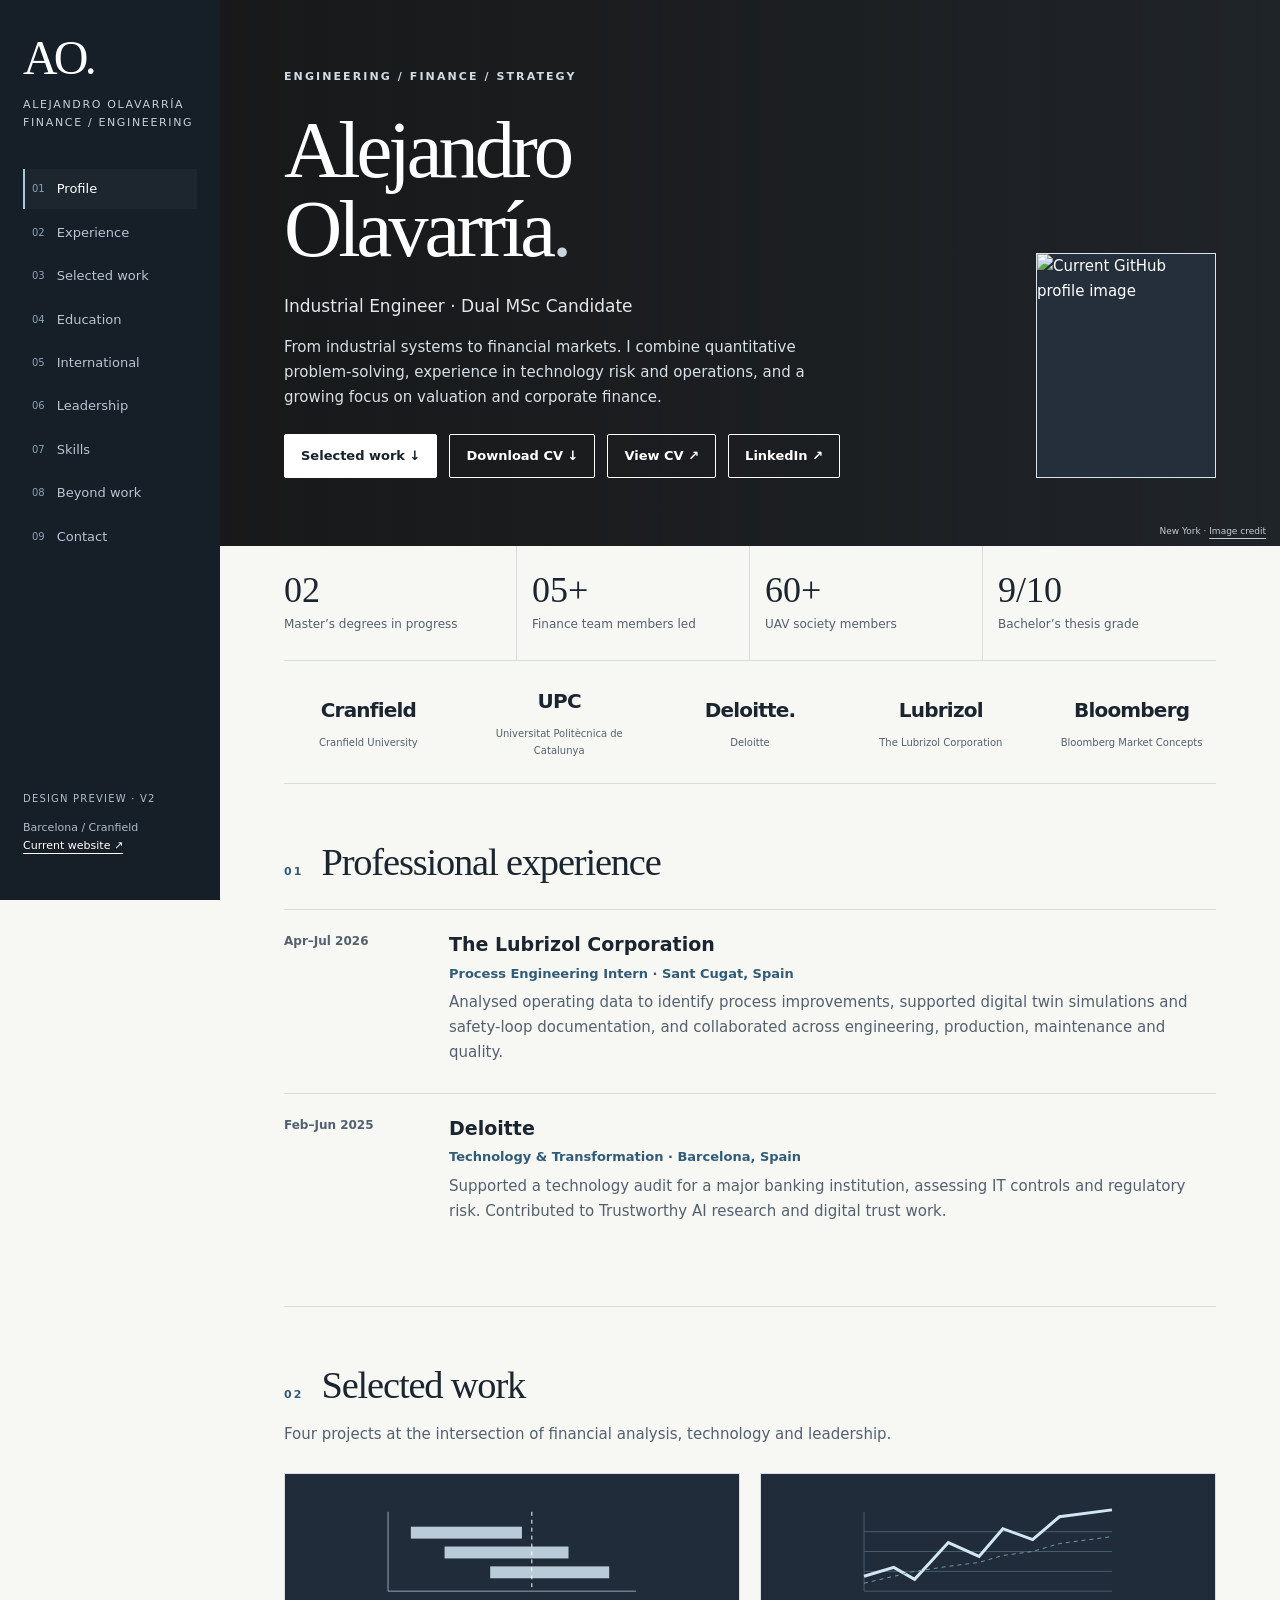
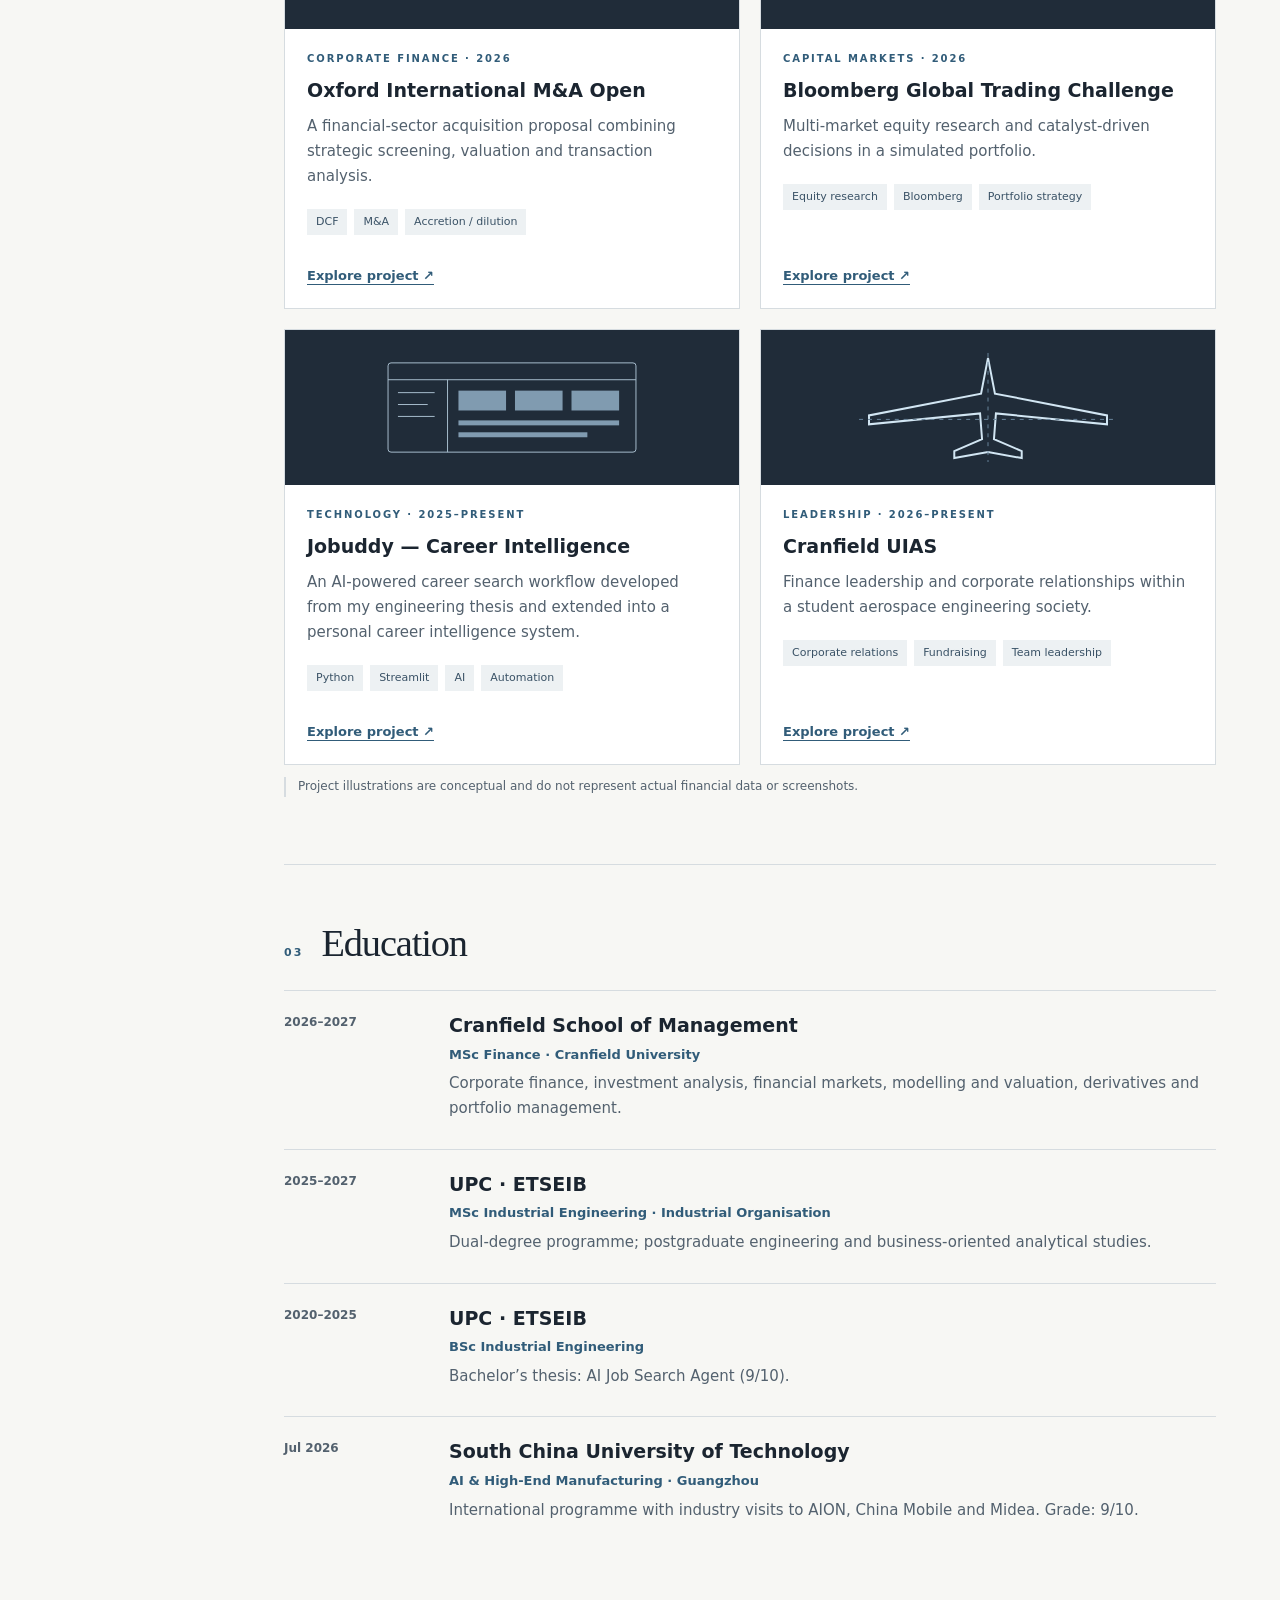
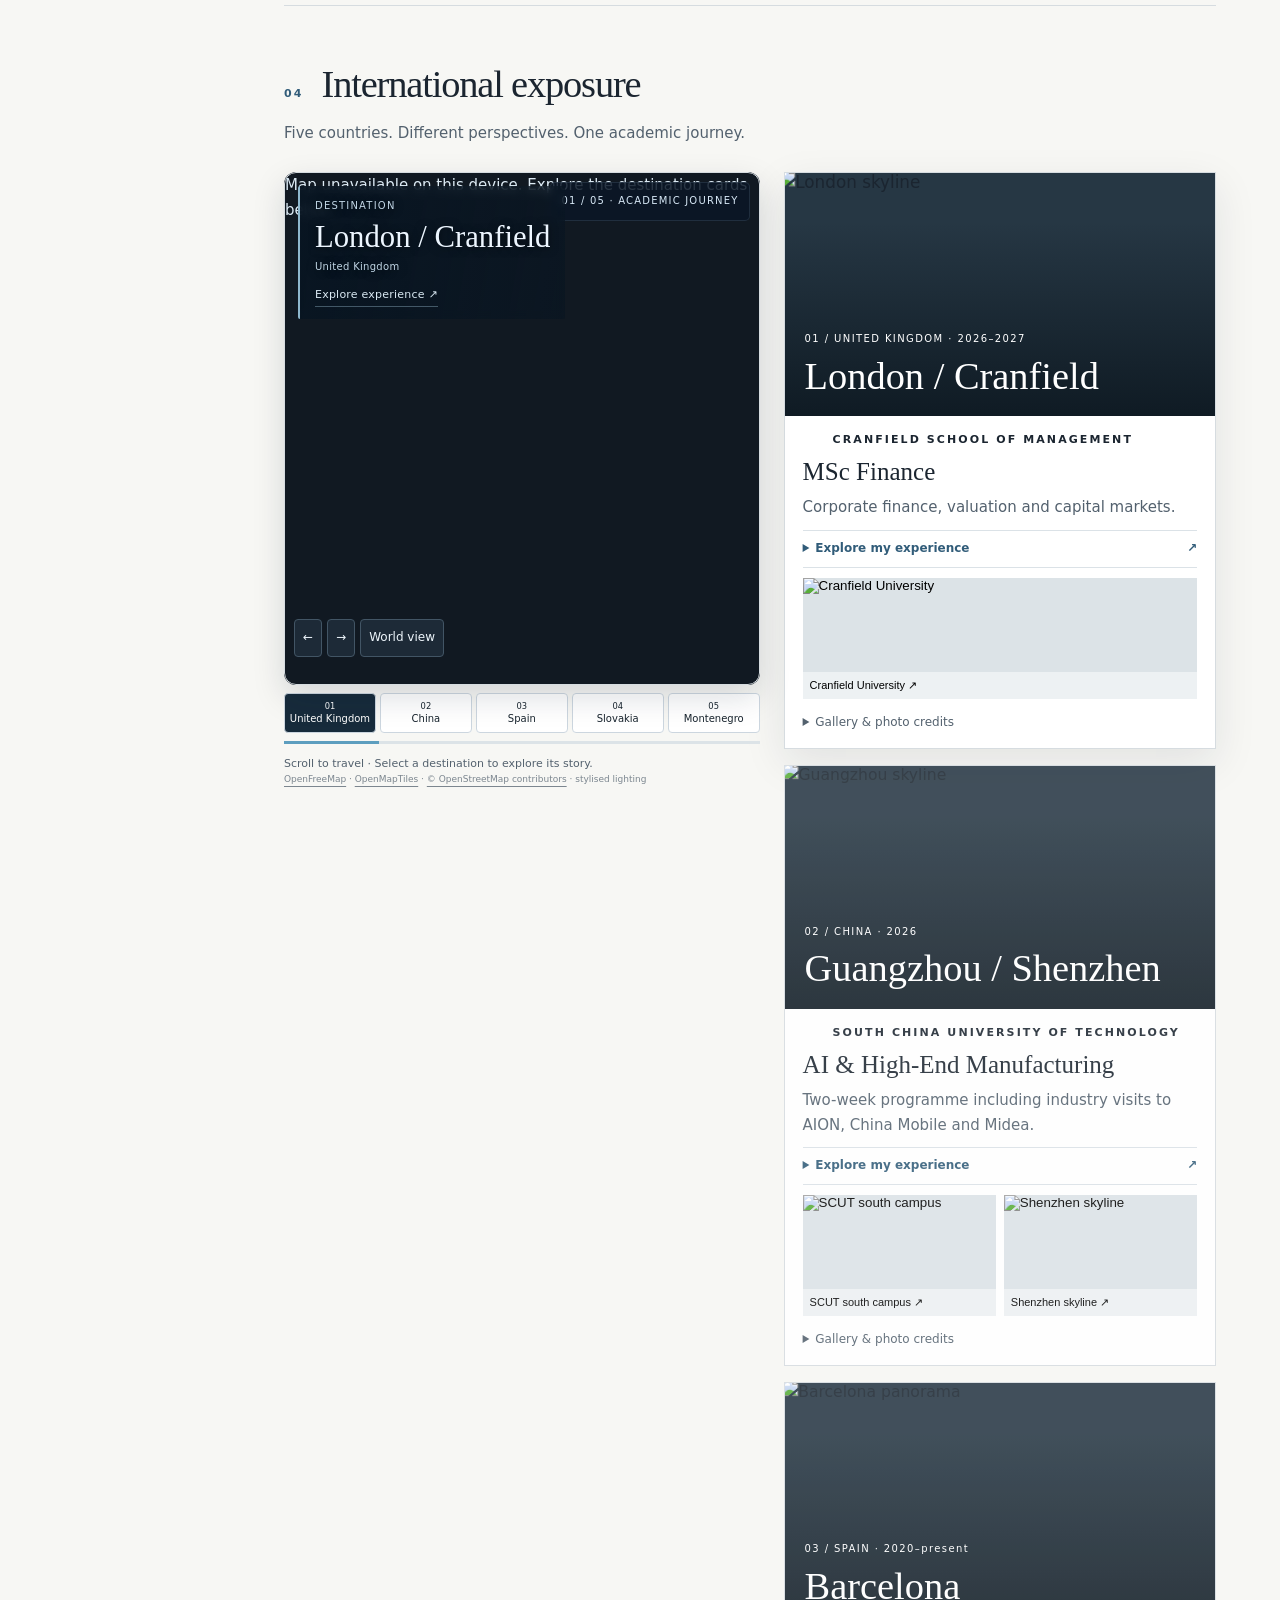
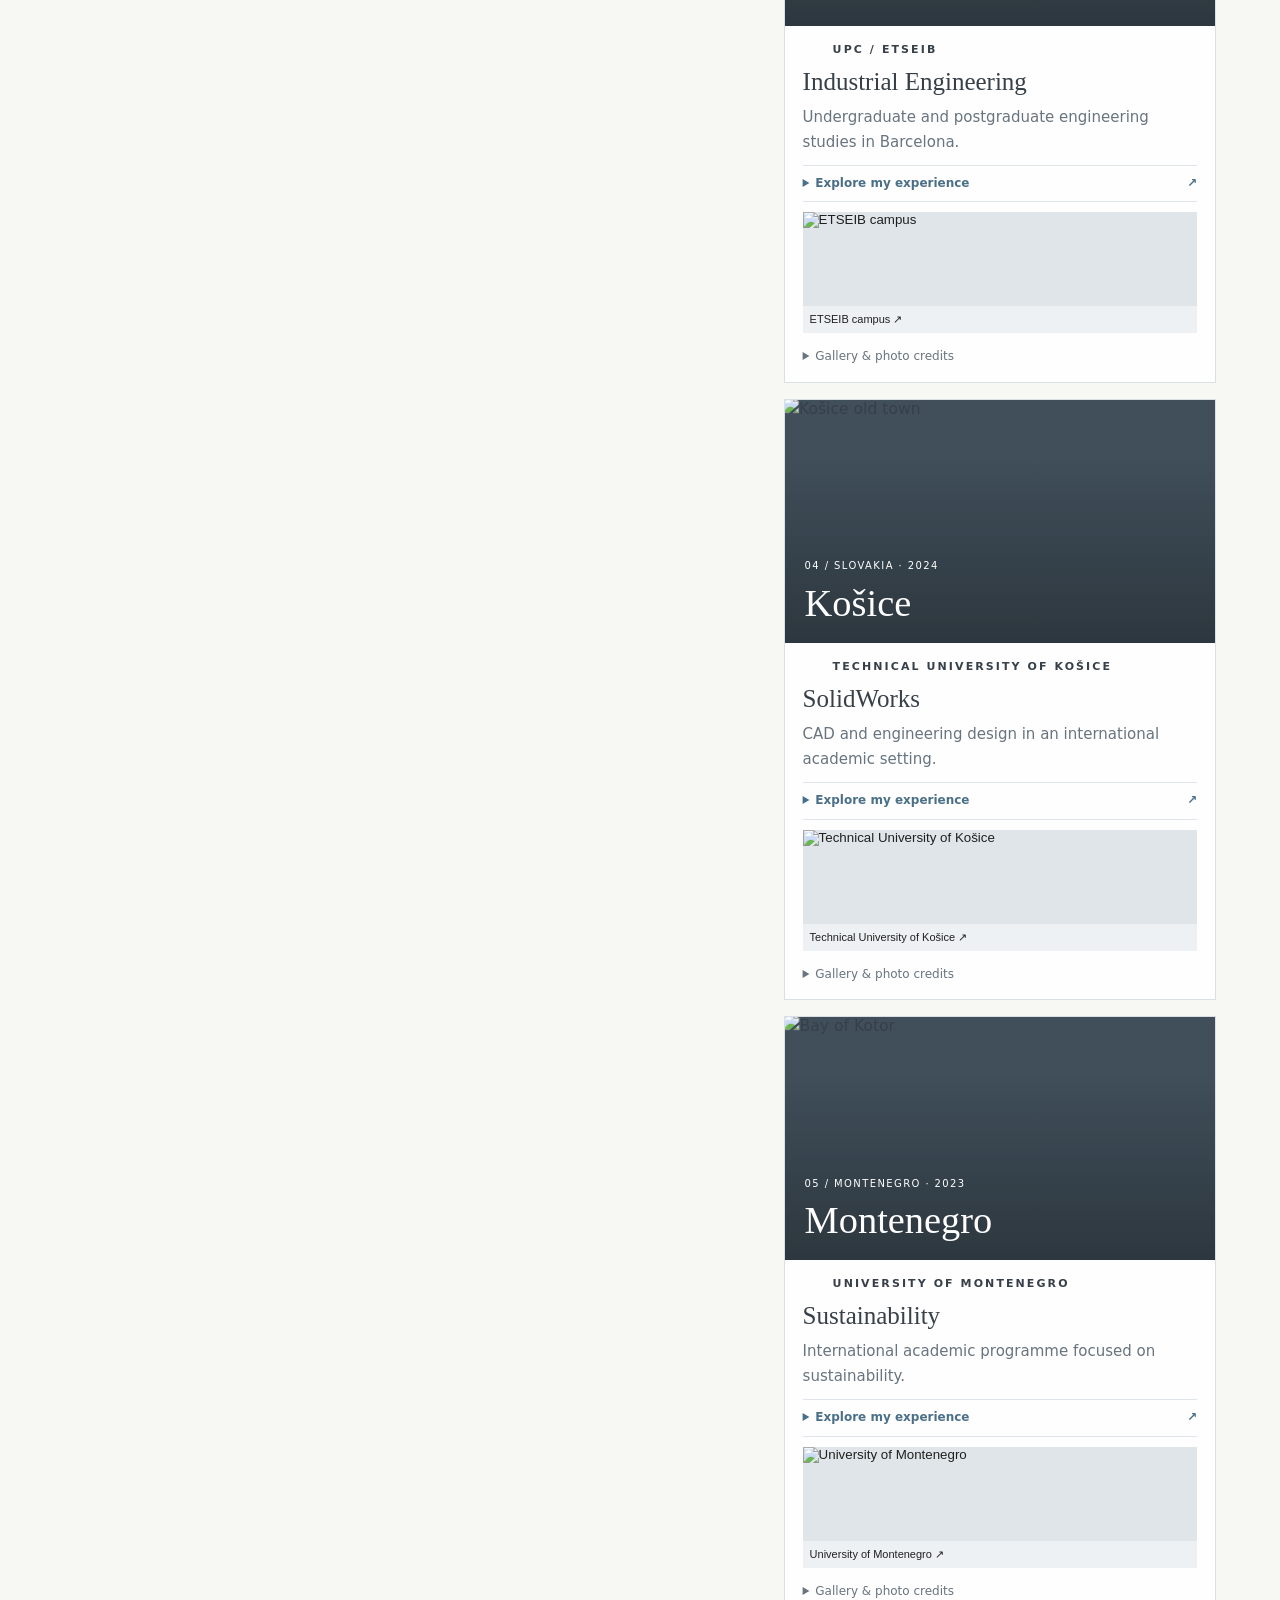
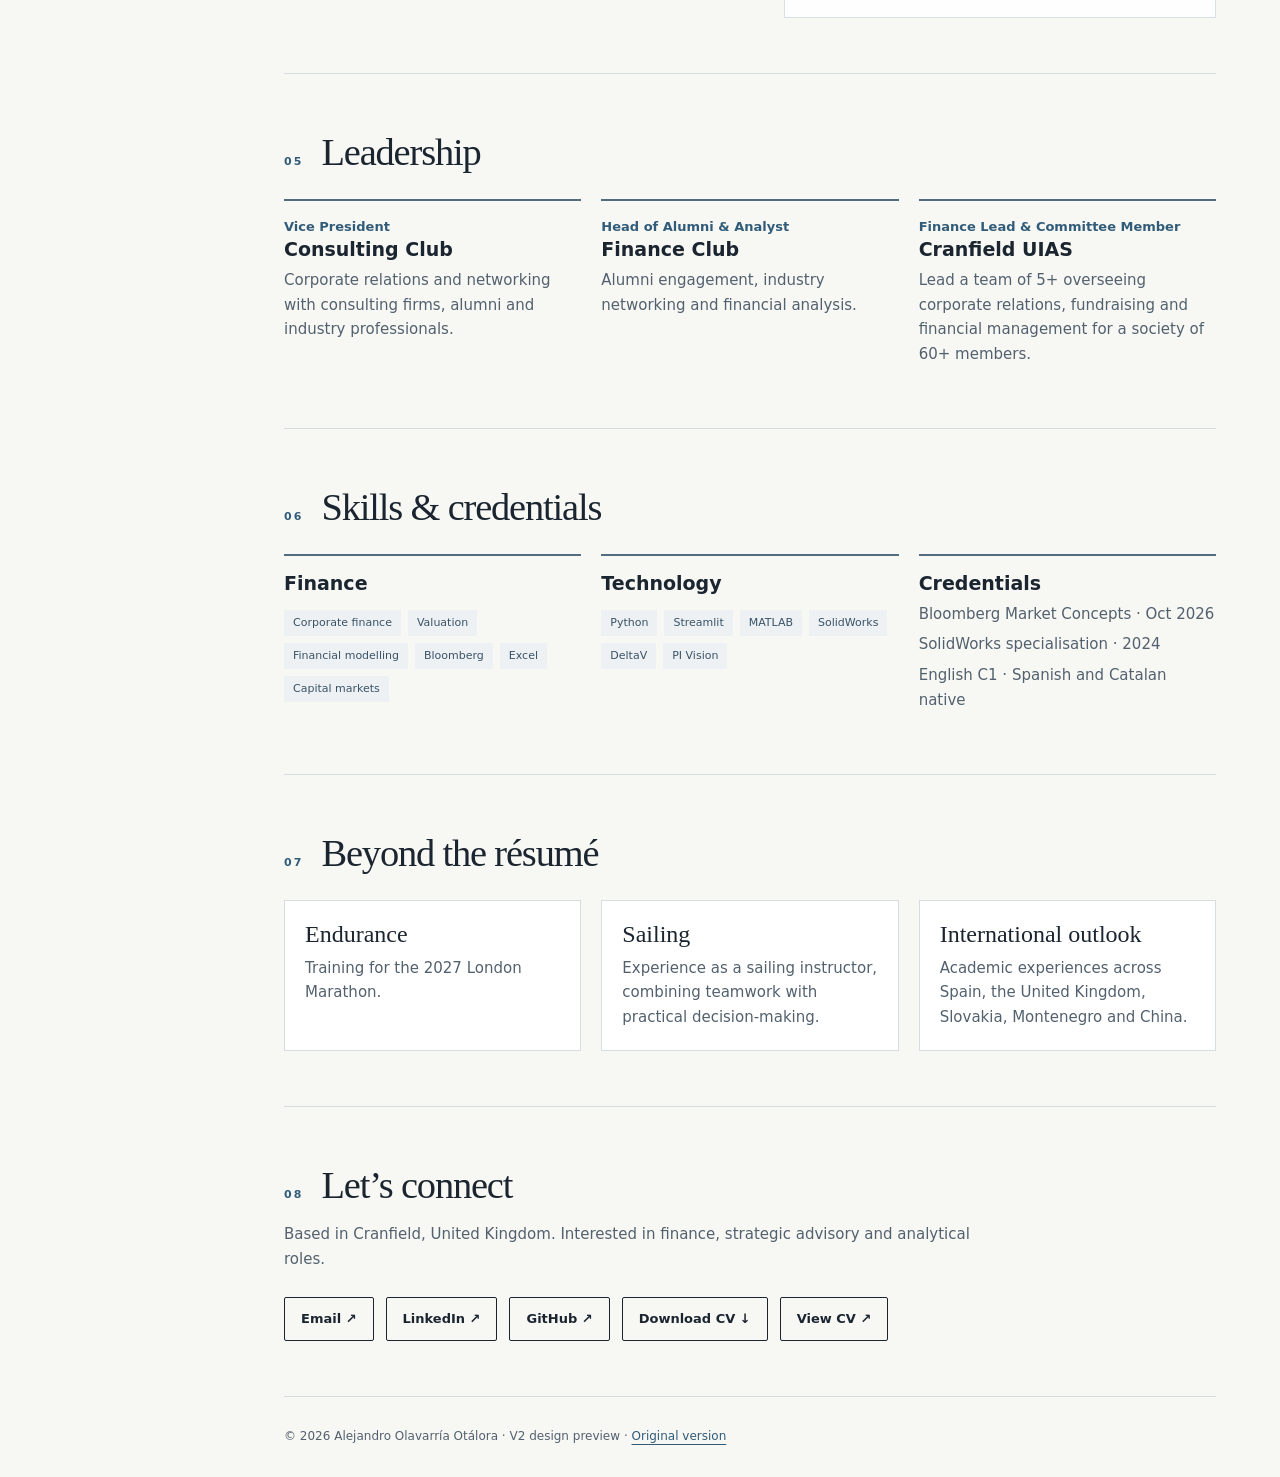
==== v2/index.html @ 78d83f08 "Fix flag placement, synchronize country labels and restore comfortable scrolling" ====
<!doctype html><html lang="en"><head><meta charset="utf-8"><meta name="viewport" content="width=device-width,initial-scale=1"><meta name="robots" content="noindex, follow"><title>Alejandro Olavarría — Portfolio V2</title><link rel="icon" type="image/svg+xml" href="/v2/favicon.svg"><link rel="stylesheet" href="/v2/style.css?v=20261125-4"><link rel="stylesheet" href="https://cdn.jsdelivr.net/npm/maplibre-gl@4.7.1/dist/maplibre-gl.css"><script defer src="https://cdn.jsdelivr.net/npm/maplibre-gl@4.7.1/dist/maplibre-gl.js"></script></head><body><a class="skip" href="#profile">Skip to content</a><aside class="sidebar"><a class="mark" href="/v2/">AO.</a><div class="brand">ALEJANDRO OLAVARRÍA<br>FINANCE / ENGINEERING</div><nav aria-label="Portfolio sections"><a href="#profile"><small>01</small>Profile</a><a href="#experience"><small>02</small>Experience</a><a href="#projects"><small>03</small>Selected work</a><a href="#education"><small>04</small>Education</a><a href="#international"><small>05</small>International <img id="sidebar-country-flag" src="https://flagcdn.com/gb.svg" alt="" width="18" height="12"></a><a href="#leadership"><small>06</small>Leadership</a><a href="#skills"><small>07</small>Skills</a><a href="#beyond"><small>08</small>Beyond work</a><a href="#contact"><small>09</small>Contact</a></nav><div class="sidebar-bottom"><span class="preview">Design preview · V2</span><p>Barcelona / Cranfield<br><a href="/">Current website ↗</a></p></div></aside><main class="main"><div class="hero" id="profile"><div class="hero-inner"><div><div class="kicker">Engineering / Finance / Strategy</div><h1>Alejandro<br>Olavarría<span style="color:#c8d5df">.</span></h1><div class="role">Industrial Engineer · Dual MSc Candidate</div><p>From industrial systems to financial markets. I combine quantitative problem-solving, experience in technology risk and operations, and a growing focus on valuation and corporate finance.</p><div class="actions"><a class="btn primary" href="#projects">Selected work ↓</a><a class="btn" href="/v2/Alejandro_Olavarria_CV_EN.pdf" download="Alejandro_Olavarria_CV_EN.pdf">Download CV ↓</a> <a class="btn" href="/v2/Alejandro_Olavarria_CV_EN.pdf" target="_blank" rel="noopener">View CV ↗</a><a class="btn" href="https://www.linkedin.com/in/alejandroolavarria/">LinkedIn ↗</a></div></div><img class="portrait" src="https://avatars.githubusercontent.com/u/219587122?v=4" alt="Current GitHub profile image" width="180" height="225"></div><span class="credit">New York · <a href="https://commons.wikimedia.org/wiki/File:New_York_in_black_and_white_(Unsplash).jpg">Image credit</a></span></div><div class="content"><div class="metrics"><div class="metric"><strong>02</strong><span>Master’s degrees in progress</span></div><div class="metric"><strong>05+</strong><span>Finance team members led</span></div><div class="metric"><strong>60+</strong><span>UAV society members</span></div><div class="metric"><strong>9/10</strong><span>Bachelor’s thesis grade</span></div></div>
<div class="institution-strip" aria-label="Professional and academic affiliations"><a href="https://www.cranfield.ac.uk/" title="Cranfield University" target="_blank" rel="noopener"><img class="institution-logo" src="https://commons.wikimedia.org/wiki/Special:FilePath/Cranfield_logo_(edited).png" alt="Cranfield" onerror="this.hidden=true;this.nextElementSibling.hidden=false"><strong hidden>Cranfield</strong><small>Cranfield University</small></a><a href="https://www.upc.edu/" title="Universitat Politècnica de Catalunya" target="_blank" rel="noopener"><img class="institution-logo" src="https://commons.wikimedia.org/wiki/Special:FilePath/Logo_UPC.svg" alt="UPC" onerror="this.hidden=true;this.nextElementSibling.hidden=false"><strong hidden>UPC</strong><small>Universitat Politècnica de Catalunya</small></a><a href="https://www.deloitte.com/" title="Deloitte" target="_blank" rel="noopener"><img class="institution-logo" src="https://commons.wikimedia.org/wiki/Special:FilePath/Logo_of_Deloitte.svg" alt="Deloitte." onerror="this.hidden=true;this.nextElementSibling.hidden=false"><strong hidden>Deloitte.</strong><small>Deloitte</small></a><a href="https://www.lubrizol.com/" title="The Lubrizol Corporation" target="_blank" rel="noopener"><img class="institution-logo" src="https://commons.wikimedia.org/wiki/Special:FilePath/Lubrizol_Logo_2017.png" alt="Lubrizol" onerror="this.hidden=true;this.nextElementSibling.hidden=false"><strong hidden>Lubrizol</strong><small>The Lubrizol Corporation</small></a><a href="https://www.bloomberg.com/professional/" title="Bloomberg Market Concepts" target="_blank" rel="noopener"><img class="institution-logo" src="https://commons.wikimedia.org/wiki/Special:FilePath/Bloomberg_logo.svg" alt="Bloomberg" onerror="this.hidden=true;this.nextElementSibling.hidden=false"><strong hidden>Bloomberg</strong><small>Bloomberg Market Concepts</small></a></div><section id="experience"><div class="section-head"><span class="eyebrow">01</span><h2>Professional experience</h2></div><div class="timeline"><article class="entry"><div class="date">Apr–Jul 2026</div><div><h3>The Lubrizol Corporation</h3><div class="sub">Process Engineering Intern · Sant Cugat, Spain</div><p>Analysed operating data to identify process improvements, supported digital twin simulations and safety-loop documentation, and collaborated across engineering, production, maintenance and quality.</p></div></article><article class="entry"><div class="date">Feb–Jun 2025</div><div><h3>Deloitte</h3><div class="sub">Technology & Transformation · Barcelona, Spain</div><p>Supported a technology audit for a major banking institution, assessing IT controls and regulatory risk. Contributed to Trustworthy AI research and digital trust work.</p></div></article></div></section>
<section id="projects"><div class="section-head"><span class="eyebrow">02</span><h2>Selected work</h2></div><p class="intro">Four projects at the intersection of financial analysis, technology and leadership.</p><div class="projects"><article class="project"><div class="project-visual"><svg viewBox="0 0 300 120" role="img" aria-label="Conceptual illustration, not project data"><path d="M25 100H275M25 20V100" stroke="#93a6b8" fill="none"/><g fill="#b9cbd8"><rect x="48" y="35" width="112" height="12"/><rect x="82" y="55" width="125" height="12"/><rect x="128" y="75" width="120" height="12"/></g><path d="M170 20V100" stroke="#fff" stroke-dasharray="4 4"/></svg></div><div class="project-body"><div class="eyebrow">Corporate finance · 2026</div><h3>Oxford International M&A Open</h3><p>A financial-sector acquisition proposal combining strategic screening, valuation and transaction analysis.</p><div class="tags"><span>DCF</span><span>M&A</span><span>Accretion / dilution</span></div><a class="link" href="/v2/ma.html">Explore project ↗</a></div></article><article class="project"><div class="project-visual"><svg viewBox="0 0 300 120" role="img" aria-label="Conceptual illustration, not project data"><g stroke="#587184" opacity=".7"><path d="M25 20V100H275M25 40H275M25 60H275M25 80H275" fill="none"/></g><path d="M25 85L55 76L76 88L110 51L141 65L165 37L195 48L222 25L275 18" stroke="#d2e6f3" stroke-width="3" fill="none"/><path d="M25 92L55 85L76 80L110 75L141 71L165 64L195 60L222 52L275 45" stroke="#7795ac" fill="none" stroke-dasharray="4 4"/></svg></div><div class="project-body"><div class="eyebrow">Capital markets · 2026</div><h3>Bloomberg Global Trading Challenge</h3><p>Multi-market equity research and catalyst-driven decisions in a simulated portfolio.</p><div class="tags"><span>Equity research</span><span>Bloomberg</span><span>Portfolio strategy</span></div><a class="link" href="/v2/markets.html">Explore project ↗</a></div></article><article class="project"><div class="project-visual"><svg viewBox="0 0 300 120" role="img" aria-label="Conceptual illustration, not project data"><rect x="25" y="15" width="250" height="90" rx="3" fill="none" stroke="#a7bdcd"/><path d="M25 32H275M85 32V105" stroke="#a7bdcd"/><g fill="#809bb0"><rect x="96" y="43" width="48" height="20"/><rect x="153" y="43" width="48" height="20"/><rect x="210" y="43" width="48" height="20"/><rect x="96" y="73" width="162" height="5"/><rect x="96" y="85" width="130" height="5"/></g><g stroke="#a7bdcd"><path d="M35 45H72M35 57H65M35 69H72"/></g></svg></div><div class="project-body"><div class="eyebrow">Technology · 2025–present</div><h3>Jobuddy — Career Intelligence</h3><p>An AI-powered career search workflow developed from my engineering thesis and extended into a personal career intelligence system.</p><div class="tags"><span>Python</span><span>Streamlit</span><span>AI</span><span>Automation</span></div><a class="link" href="/v2/job.html">Explore project ↗</a></div></article><article class="project"><div class="project-visual"><svg viewBox="0 0 300 120" role="img" aria-label="Conceptual illustration, not project data"><path d="M150 10L157 46L270 68L270 77L158 66L156 92L184 104L184 111L150 105L116 111V104L144 92L142 66L30 77V68L143 46Z" fill="none" stroke="#d2e6f3" stroke-width="2"/><path d="M150 5V115M20 72H280" stroke="#68849b" stroke-dasharray="4 5"/></svg></div><div class="project-body"><div class="eyebrow">Leadership · 2026–present</div><h3>Cranfield UIAS</h3><p>Finance leadership and corporate relationships within a student aerospace engineering society.</p><div class="tags"><span>Corporate relations</span><span>Fundraising</span><span>Team leadership</span></div><a class="link" href="/v2/uav.html">Explore project ↗</a></div></article></div><p class="note">Project illustrations are conceptual and do not represent actual financial data or screenshots.</p></section>
<section id="education"><div class="section-head"><span class="eyebrow">03</span><h2>Education</h2></div><div class="timeline"><article class="entry"><div class="date">2026–2027</div><div><h3>Cranfield School of Management</h3><div class="sub">MSc Finance · Cranfield University</div><p>Corporate finance, investment analysis, financial markets, modelling and valuation, derivatives and portfolio management.</p></div></article><article class="entry"><div class="date">2025–2027</div><div><h3>UPC · ETSEIB</h3><div class="sub">MSc Industrial Engineering · Industrial Organisation</div><p>Dual-degree programme; postgraduate engineering and business-oriented analytical studies.</p></div></article><article class="entry"><div class="date">2020–2025</div><div><h3>UPC · ETSEIB</h3><div class="sub">BSc Industrial Engineering</div><p>Bachelor’s thesis: AI Job Search Agent (9/10).</p></div></article><article class="entry"><div class="date">Jul 2026</div><div><h3>South China University of Technology</h3><div class="sub">AI & High-End Manufacturing · Guangzhou</div><p>International programme with industry visits to AION, China Mobile and Midea. Grade: 9/10.</p></div></article></div></section>
<section id="international"><div class="section-head"><span class="eyebrow">04</span><h2>International exposure</h2></div><p class="intro">Five countries. Different perspectives. One academic journey.</p><div class="atlas"><div class="atlas-stage"><div class="atlas-map"><div id="journey-map" aria-label="Interactive geographic map"></div><div class="atlas-overlay"><span id="atlas-count">01 / 05</span> · ACADEMIC JOURNEY</div><div class="atlas-destination" aria-live="polite"><span id="atlas-status">CURRENT DESTINATION</span><strong id="atlas-city">London / Cranfield</strong><small id="atlas-country">United Kingdom</small><button type="button" id="atlas-explore" class="atlas-explore">Explore experience ↗</button></div><div class="atlas-controls"><button type="button" id="atlas-prev" aria-label="Previous destination">←</button><button type="button" id="atlas-next" aria-label="Next destination">→</button><button type="button" id="atlas-world">World view</button></div></div><div class="atlas-nav"><button type="button" data-go="0"><small>01 </small>United Kingdom</button><button type="button" data-go="1"><small>02 </small>China</button><button type="button" data-go="2"><small>03 </small>Spain</button><button type="button" data-go="3"><small>04 </small>Slovakia</button><button type="button" data-go="4"><small>05 </small>Montenegro</button></div><div class="atlas-progress"><i></i></div><p class="map-hint">Scroll to travel · Select a destination to explore its story. <span class="atlas-credits"><a href="https://openfreemap.org/" target="_blank" rel="noopener">OpenFreeMap</a> · <a href="https://www.openmaptiles.org/" target="_blank" rel="noopener">OpenMapTiles</a> · <a href="https://www.openstreetmap.org/copyright" target="_blank" rel="noopener">© OpenStreetMap contributors</a> · stylised lighting</span></p></div><div class="atlas-destinations"><article class="atlas-card" id="atlas-0"><div class="atlas-photo"><img src="https://commons.wikimedia.org/wiki/Special:FilePath/View_of_the_City_of_London_skyline.jpg?width=1280" alt="London skyline" loading="lazy" decoding="async"><div class="atlas-title"><small>01 / UNITED KINGDOM · 2026–2027</small><h3>London / Cranfield</h3></div></div><div class="atlas-copy"><span class="eyebrow destination-institution"><img class="destination-flag" src="https://flagcdn.com/gb.svg" alt="" width="22" height="15">Cranfield School of Management</span><h4>MSc Finance</h4><p>Corporate finance, valuation and capital markets.</p><details class="experience-details" id="experience-0"><summary>Explore my experience <span aria-hidden="true">↗</span></summary><h5>Finance, valuation & capital markets</h5><p>MSc Finance at Cranfield School of Management, alongside the MSc in Industrial Engineering at UPC. Coursework includes corporate finance, investment analysis, financial markets, modelling and valuation.</p><p>Outside the classroom: Vice President of the Consulting Club, Head of Alumni & Analyst at the Finance Club, and Finance Lead & Committee Member of UIAS.</p></details><div class="atlas-thumbs"><button type="button" data-photo="0:1"><img src="https://commons.wikimedia.org/wiki/Special:FilePath/Cranfield_University_Whittle_Building.jpg?width=640" alt="Cranfield University" loading="lazy"><span>Cranfield University ↗</span></button></div><details><summary>Gallery & photo credits</summary><p><button type="button" class="photo-link" data-photo="0:0">London skyline ↗</button><br><small><a href="https://commons.wikimedia.org/wiki/File:View_of_the_City_of_London_skyline.jpg" target="_blank" rel="noopener">Tristan Surtel · CC BY-SA 4.0 · Wikimedia Commons</a> (display crop)</small></p><p><button type="button" class="photo-link" data-photo="0:1">Cranfield University ↗</button><br><small><a href="https://commons.wikimedia.org/wiki/File:Cranfield_University_Whittle_Building.jpg" target="_blank" rel="noopener">Fusion2018 · CC BY-SA 4.0 · Wikimedia Commons</a> (display crop)</small></p></details></div></article><article class="atlas-card" id="atlas-1"><div class="atlas-photo"><img src="https://commons.wikimedia.org/wiki/Special:FilePath/GuangzhouSkyline2020.jpg?width=1280" alt="Guangzhou skyline" loading="lazy" decoding="async"><div class="atlas-title"><small>02 / CHINA · 2026</small><h3>Guangzhou / Shenzhen</h3></div></div><div class="atlas-copy"><span class="eyebrow destination-institution"><img class="destination-flag" src="https://flagcdn.com/cn.svg" alt="" width="22" height="15">South China University of Technology</span><h4>AI & High-End Manufacturing</h4><p>Two-week programme including industry visits to AION, China Mobile and Midea.</p><details class="experience-details" id="experience-1"><summary>Explore my experience <span aria-hidden="true">↗</span></summary><h5>AI & advanced manufacturing</h5><p>A two-week international programme at South China University of Technology in July 2026, exploring artificial intelligence and its adoption in advanced manufacturing.</p><p>Industry visits to AION, China Mobile and Midea provided first-hand exposure to industrial applications of emerging technologies.</p></details><div class="atlas-thumbs"><button type="button" data-photo="1:1"><img src="https://commons.wikimedia.org/wiki/Special:FilePath/South_China_University_of_Technology_South_Campus.jpg?width=640" alt="SCUT south campus" loading="lazy"><span>SCUT south campus ↗</span></button><button type="button" data-photo="1:2"><img src="https://commons.wikimedia.org/wiki/Special:FilePath/Skyline_in_Shenzhen_(20250327).jpg?width=640" alt="Shenzhen skyline" loading="lazy"><span>Shenzhen skyline ↗</span></button></div><details><summary>Gallery & photo credits</summary><p><button type="button" class="photo-link" data-photo="1:0">Guangzhou skyline ↗</button><br><small><a href="https://commons.wikimedia.org/wiki/File:GuangzhouSkyline2020.jpg" target="_blank" rel="noopener">Josephua · CC BY-SA 4.0 · Wikimedia Commons</a> (display crop)</small></p><p><button type="button" class="photo-link" data-photo="1:1">SCUT south campus ↗</button><br><small><a href="https://commons.wikimedia.org/wiki/File:South_China_University_of_Technology_South_Campus.jpg" target="_blank" rel="noopener">LPS.1 · CC0 · Wikimedia Commons</a> (display crop)</small></p><p><button type="button" class="photo-link" data-photo="1:2">Shenzhen skyline ↗</button><br><small><a href="https://commons.wikimedia.org/wiki/File:Skyline_in_Shenzhen_(20250327).jpg" target="_blank" rel="noopener">CC0 · see source · Wikimedia Commons</a> (display crop)</small></p></details></div></article><article class="atlas-card" id="atlas-2"><div class="atlas-photo"><img src="https://commons.wikimedia.org/wiki/Special:FilePath/Vista_de_Barcelona.jpg?width=1280" alt="Barcelona panorama" loading="lazy" decoding="async"><div class="atlas-title"><small>03 / SPAIN · 2020–present</small><h3>Barcelona</h3></div></div><div class="atlas-copy"><span class="eyebrow destination-institution"><img class="destination-flag" src="https://flagcdn.com/es.svg" alt="" width="22" height="15">UPC / ETSEIB</span><h4>Industrial Engineering</h4><p>Undergraduate and postgraduate engineering studies in Barcelona.</p><details class="experience-details" id="experience-2"><summary>Explore my experience <span aria-hidden="true">↗</span></summary><h5>Engineering & professional experience</h5><p>Industrial Engineering at UPC / ETSEIB: BSc (2020–2025) and MSc in Industrial Engineering, Industrial Organisation (from 2025).</p><p>Professional experience includes technology audit and AI regulatory research at Deloitte, and process engineering, digital twin and production data work at Lubrizol.</p></details><div class="atlas-thumbs"><button type="button" data-photo="2:1"><img src="https://commons.wikimedia.org/wiki/Special:FilePath/ETSEIB.JPG?width=640" alt="ETSEIB campus" loading="lazy"><span>ETSEIB campus ↗</span></button></div><details><summary>Gallery & photo credits</summary><p><button type="button" class="photo-link" data-photo="2:0">Barcelona panorama ↗</button><br><small><a href="https://commons.wikimedia.org/wiki/File:Vista_de_Barcelona.jpg" target="_blank" rel="noopener">zenilorac · CC BY 2.0 · Wikimedia Commons</a> (display crop)</small></p><p><button type="button" class="photo-link" data-photo="2:1">ETSEIB campus ↗</button><br><small><a href="https://commons.wikimedia.org/wiki/File:ETSEIB.JPG" target="_blank" rel="noopener">Author and CC BY-SA 3.0 on source · Wikimedia Commons</a> (display crop)</small></p></details></div></article><article class="atlas-card" id="atlas-3"><div class="atlas-photo"><img src="https://commons.wikimedia.org/wiki/Special:FilePath/Kosice_(Kassa)_-_St.Elizabeth_Cathedral_from_Hlavna_-_panoramio.jpg?width=1280" alt="Košice old town" loading="lazy" decoding="async"><div class="atlas-title"><small>04 / SLOVAKIA · 2024</small><h3>Košice</h3></div></div><div class="atlas-copy"><span class="eyebrow destination-institution"><img class="destination-flag" src="https://flagcdn.com/sk.svg" alt="" width="22" height="15">Technical University of Košice</span><h4>SolidWorks</h4><p>CAD and engineering design in an international academic setting.</p><details class="experience-details" id="experience-3"><summary>Explore my experience <span aria-hidden="true">↗</span></summary><h5>CAD & engineering design</h5><p>SolidWorks specialisation at the Technical University of Košice in 2024.</p><p>International teamwork and engineering design, including a team project involving a 3D-printed steering wheel.</p></details><div class="atlas-thumbs"><button type="button" data-photo="3:1"><img src="https://commons.wikimedia.org/wiki/Special:FilePath/Technical_university_of_Kosice_-_main_campus.jpg?width=640" alt="Technical University of Košice" loading="lazy"><span>Technical University of Košice ↗</span></button></div><details><summary>Gallery & photo credits</summary><p><button type="button" class="photo-link" data-photo="3:0">Košice old town ↗</button><br><small><a href="https://commons.wikimedia.org/wiki/File:Kosice_(Kassa)_-_St.Elizabeth_Cathedral_from_Hlavna_-_panoramio.jpg" target="_blank" rel="noopener">Author and CC BY-SA 3.0 on source · Wikimedia Commons</a> (display crop)</small></p><p><button type="button" class="photo-link" data-photo="3:1">Technical University of Košice ↗</button><br><small><a href="https://commons.wikimedia.org/wiki/File:Technical_university_of_Kosice_-_main_campus.jpg" target="_blank" rel="noopener">Pavol Kaleja · license on source · Wikimedia Commons</a> (display crop)</small></p></details></div></article><article class="atlas-card" id="atlas-4"><div class="atlas-photo"><img src="https://commons.wikimedia.org/wiki/Special:FilePath/View_of_Kotor_bay_and_old_town.jpg?width=1280" alt="Bay of Kotor" loading="lazy" decoding="async"><div class="atlas-title"><small>05 / MONTENEGRO · 2023</small><h3>Montenegro</h3></div></div><div class="atlas-copy"><span class="eyebrow destination-institution"><img class="destination-flag" src="https://flagcdn.com/me.svg" alt="" width="22" height="15">University of Montenegro</span><h4>Sustainability</h4><p>International academic programme focused on sustainability.</p><details class="experience-details" id="experience-4"><summary>Explore my experience <span aria-hidden="true">↗</span></summary><h5>Sustainability</h5><p>International sustainability programme at the University of Montenegro in 2023.</p><p>An opportunity to explore sustainability in an international academic environment.</p></details><div class="atlas-thumbs"><button type="button" data-photo="4:1"><img src="https://commons.wikimedia.org/wiki/Special:FilePath/University_of_Montenegro_Faculty_of_Electrical_Engineering.jpg?width=640" alt="University of Montenegro" loading="lazy"><span>University of Montenegro ↗</span></button></div><details><summary>Gallery & photo credits</summary><p><button type="button" class="photo-link" data-photo="4:0">Bay of Kotor ↗</button><br><small><a href="https://commons.wikimedia.org/wiki/File:View_of_Kotor_bay_and_old_town.jpg" target="_blank" rel="noopener">Jaakko Luttinen · CC BY-SA 4.0 · Wikimedia Commons</a> (display crop)</small></p><p><button type="button" class="photo-link" data-photo="4:1">University of Montenegro ↗</button><br><small><a href="https://commons.wikimedia.org/wiki/File:University_of_Montenegro_Faculty_of_Electrical_Engineering.jpg" target="_blank" rel="noopener">Author and license on source · Wikimedia Commons</a> (display crop)</small></p></details></div></article></div></div><dialog id="atlas-gallery"><button type="button" id="gallery-close" aria-label="Close gallery">×</button><img alt=""><p id="gallery-caption"></p><div class="atlas-controls-inline"><button type="button" id="gallery-prev">← Previous</button><button type="button" id="gallery-next">Next →</button></div></dialog></section><section id="leadership"><div class="section-head"><span class="eyebrow">05</span><h2>Leadership</h2></div><div class="leaders"><article class="lead"><div class="sub">Vice President</div><h3>Consulting Club</h3><p>Corporate relations and networking with consulting firms, alumni and industry professionals.</p></article><article class="lead"><div class="sub">Head of Alumni & Analyst</div><h3>Finance Club</h3><p>Alumni engagement, industry networking and financial analysis.</p></article><article class="lead"><div class="sub">Finance Lead & Committee Member</div><h3>Cranfield UIAS</h3><p>Lead a team of 5+ overseeing corporate relations, fundraising and financial management for a society of 60+ members.</p></article></div></section>
<section id="skills"><div class="section-head"><span class="eyebrow">06</span><h2>Skills & credentials</h2></div><div class="leaders"><article class="lead"><h3>Finance</h3><div class="tags"><span>Corporate finance</span><span>Valuation</span><span>Financial modelling</span><span>Bloomberg</span><span>Excel</span><span>Capital markets</span></div></article><article class="lead"><h3>Technology</h3><div class="tags"><span>Python</span><span>Streamlit</span><span>MATLAB</span><span>SolidWorks</span><span>DeltaV</span><span>PI Vision</span></div></article><article class="lead"><h3>Credentials</h3><p>Bloomberg Market Concepts · Oct 2026</p><p>SolidWorks specialisation · 2024</p><p>English C1 · Spanish and Catalan native</p></article></div></section>
<section id="beyond"><div class="section-head"><span class="eyebrow">07</span><h2>Beyond the résumé</h2></div><div class="personal"><article><strong>Endurance</strong><p>Training for the 2027 London Marathon.</p></article><article><strong>Sailing</strong><p>Experience as a sailing instructor, combining teamwork with practical decision-making.</p></article><article><strong>International outlook</strong><p>Academic experiences across Spain, the United Kingdom, Slovakia, Montenegro and China.</p></article></div></section>
<section id="contact"><div class="section-head"><span class="eyebrow">08</span><h2>Let’s connect</h2></div><p class="intro">Based in Cranfield, United Kingdom. Interested in finance, strategic advisory and analytical roles.</p><div class="actions"><a class="btn" href="mailto:alejandro.olavarria02@gmail.com">Email ↗</a><a class="btn" href="https://www.linkedin.com/in/alejandroolavarria/">LinkedIn ↗</a><a class="btn" href="https://github.com/alejandroolavarria">GitHub ↗</a><a class="btn" href="/v2/Alejandro_Olavarria_CV_EN.pdf" download="Alejandro_Olavarria_CV_EN.pdf">Download CV ↓</a> <a class="btn" href="/v2/Alejandro_Olavarria_CV_EN.pdf" target="_blank" rel="noopener">View CV ↗</a></div></section><footer class="footer">© 2026 Alejandro Olavarría Otálora · V2 design preview · <a href="/">Original version</a></footer></div></main><script>const links=[...document.querySelectorAll(".sidebar nav a")];const targets=links.map(a=>document.querySelector(a.hash));function update(){let active=targets[0];for(const t of targets){if(t.getBoundingClientRect().top<=130)active=t}if(innerHeight+scrollY>=document.documentElement.scrollHeight-4)active=targets[targets.length-1];for(const a of links){const on=a.hash==="#"+active.id;a.classList.toggle("active",on);if(on)a.setAttribute("aria-current","location");else a.removeAttribute("aria-current")}}addEventListener("scroll",update,{passive:true});update()</script><script>window.addEventListener("DOMContentLoaded",()=>{const d=[["United Kingdom","London / Cranfield","2026–2027","Cranfield School of Management","MSc Finance",52.073,-0.628,8,"Corporate finance, valuation and capital markets.",[["View of the City of London skyline.jpg","London skyline","Tristan Surtel · CC BY-SA 4.0"],["Cranfield University Whittle Building.jpg","Cranfield University","Fusion2018 · CC BY-SA 4.0"]]],["China","Guangzhou / Shenzhen","2026","South China University of Technology","AI & High-End Manufacturing",23.129,113.264,9,"Two-week programme including industry visits to AION, China Mobile and Midea.",[["GuangzhouSkyline2020.jpg","Guangzhou skyline","Josephua · CC BY-SA 4.0"],["South China University of Technology South Campus.jpg","SCUT south campus","LPS.1 · CC0"],["Skyline in Shenzhen (20250327).jpg","Shenzhen skyline","CC0 · see source"]]],["Spain","Barcelona","2020–present","UPC / ETSEIB","Industrial Engineering",41.389,2.113,11,"Undergraduate and postgraduate engineering studies in Barcelona.",[["Vista de Barcelona.jpg","Barcelona panorama","zenilorac · CC BY 2.0"],["ETSEIB.JPG","ETSEIB campus","Author and CC BY-SA 3.0 on source"]]],["Slovakia","Košice","2024","Technical University of Košice","SolidWorks",48.716,21.261,12,"CAD and engineering design in an international academic setting.",[["Kosice (Kassa) - St.Elizabeth Cathedral from Hlavna - panoramio.jpg","Košice old town","Author and CC BY-SA 3.0 on source"],["Technical university of Kosice - main campus.jpg","Technical University of Košice","Pavol Kaleja · license on source"]]],["Montenegro","Montenegro","2023","University of Montenegro","Sustainability",42.441,19.263,9,"International academic programme focused on sustainability.",[["View of Kotor bay and old town.jpg","Bay of Kotor","Jaakko Luttinen · CC BY-SA 4.0"],["University of Montenegro Faculty of Electrical Engineering.jpg","University of Montenegro","Author and license on source"]]]],cards=[...document.querySelectorAll(".atlas-card")],nav=[...document.querySelectorAll("[data-go]")],reduced=matchMedia("(prefers-reduced-motion: reduce)").matches;const el=document.getElementById("journey-map");let map,ready=false,active=-1,desired=0,current=0,frame=0,last=0,world=false,worldScroll=0,queued=false,holdUntil=0,heldAt=0,velocity=0,labelKey="",lastScrollAt=0,lastScrollY=window.scrollY,travelDirection=1;const ids=["826","156","724","703","499"],clamp=(v,a,b)=>Math.min(b,Math.max(a,v)),ease=t=>t*t*(3-2*t),fc=features=>({type:"FeatureCollection",features}),point=(coordinates,properties={})=>({type:"Feature",properties,geometry:{type:"Point",coordinates}}),line=coordinates=>({type:"Feature",properties:{},geometry:{type:"LineString",coordinates}});const places=d.map(p=>[p[6],p[5]]);function arc(a,b){return Array.from({length:81},(_,k)=>{const t=k/80;return [a[0]+(b[0]-a[0])*t,a[1]+(b[1]-a[1])*t+Math.sin(Math.PI*t)*Math.min(12,Math.abs(b[0]-a[0])*.13)]})}const routes=places.slice(1).map((b,i)=>arc(places[i],b));const cities=[[-.1276,51.5072],[2.3522,48.8566],[-3.7038,40.4168],[13.405,52.52],[12.496,41.903],[4.904,52.367],[4.352,50.85],[16.374,48.208],[14.438,50.075],[19.04,47.498],[21.012,52.23],[23.728,37.984],[28.978,41.008],[20.449,44.787],[18.413,43.856],[15.982,45.815],[27.562,53.9],[30.524,50.45],[37.618,55.755],[55.27,25.204],[51.389,35.689],[44.366,33.315],[46.675,24.714],[67.001,24.86],[77.209,28.614],[72.878,19.076],[88.364,22.573],[90.412,23.81],[100.502,13.756],[106.63,10.823],[103.82,1.352],[101.687,3.139],[116.407,39.904],[121.474,31.23],[114.0579,22.5431],[114.1694,22.3193],[104.066,30.572],[106.55,29.56],[114.305,30.593],[118.797,32.06],[120.155,30.274],[117.2,39.13],[121.565,25.033],[126.978,37.566],[139.692,35.69],[135.502,34.693],[31.235,30.044],[10.181,36.807],[3.058,36.753],[-7.59,33.57],[-74.006,40.713],[-118.244,34.052],[-0.63,52.07],[2.113,41.389],[21.261,48.716],[19.263,42.441],[113.264,23.129]];let boundaries=[];function source(id,data){if(ready&&map.getSource(id))map.getSource(id).setData(data)}function border(){source("selected-country",fc(world?[]:boundaries.filter(f=>String(f.id).padStart(3,"0")===ids[active])))}function focus(i){if(i===active)return;active=i;cards.forEach((c,j)=>c.classList.toggle("selected",j===i));nav.forEach((b,j)=>{b.classList.toggle("selected",j===i);b.setAttribute("aria-current",j===i?"step":"false")});document.getElementById("atlas-count").textContent="0"+(i+1)+" / 05";source("destinations",fc(places.map((p,j)=>point(p,{selected:j===i?1:0,name:d[j][1]}))));border()}function pose(v){const i=Math.min(routes.length-1,Math.floor(v)),t=v-i,path=routes[i],k=t*80,j=Math.min(79,Math.floor(k)),u=k-j,a=d[i],b=d[i+1],center=[path[j][0]+(path[j+1][0]-path[j][0])*u,path[j][1]+(path[j+1][1]-path[j][1])*u],distance=Math.hypot(b[5]-a[5],(b[6]-a[6])*Math.cos((a[5]+b[5])*Math.PI/360)),overview=clamp(Math.log2(65/Math.max(distance,1)),1.8,4.6),cityZoom=[6.7,6.5,5.8,7.0,7.0],countryZoom=[4.3,3.1,4.0,5.1,5.3],stops=[[0,cityZoom[i]],[.19,countryZoom[i]],[.35,overview],[.56,overview],[.76,countryZoom[i+1]],[i===1?.87:.83,countryZoom[i+1]],[1,cityZoom[i+1]]];let n=0;while(n<stops.length-2&&t>stops[n+1][0])n++;const x=stops[n],y=stops[n+1],zoom=x[1]+(y[1]-x[1])*ease(clamp((t-x[0])/(y[0]-x[0]),0,1));return {center,zoom,trail:[...routes.slice(0,i).flat(),...path.slice(0,j+1),center]}}function render(v){document.querySelector(".atlas-progress i").style.width=((v+1)/d.length*100)+"%";if(!ready||world)return;const p=pose(v);map.jumpTo({center:p.center,zoom:p.zoom,bearing:0,pitch:0});source("travelled",fc([line(p.trail)]));source("traveller",fc([point(p.center)]))}function updateDestination(v,target){const travelling=Math.abs(v-Math.round(v))>.006;let i,phase;if(!travelling){i=Math.round(v);phase="city"}else{const dir=Math.abs(target-v)>.0001?(target<v?-1:1):travelDirection;i=clamp(dir>0?Math.ceil(v):Math.floor(v),0,4);const leg=dir>0?v-Math.floor(v):Math.ceil(v)-v;phase=leg<.55?"travel":leg<(i===2?.90:.88)?"country":"city"}focus(i);const key=i+":"+phase;if(key===labelKey)return;labelKey=key;document.getElementById("sidebar-country-flag").src="https://flagcdn.com/"+["gb","cn","es","sk","me"][i]+".svg";document.getElementById("atlas-explore").dataset.destination=i;document.getElementById("atlas-status").textContent=phase==="travel"?"TRAVELLING TO":phase==="country"?"ARRIVING IN":"DESTINATION";document.getElementById("atlas-city").textContent=phase==="city"?d[i][1]:d[i][0];document.getElementById("atlas-country").textContent=phase==="city"?d[i][0]:""}function tick(now){frame=0;if(world)return;current=desired;render(current);updateDestination(current,desired)}function update(){queued=false;if(world&&Math.abs(scrollY-worldScroll)<40)return;if(world){world=false;labelKey="";border()}const target=innerHeight*.65,centers=cards.map(c=>{const r=c.getBoundingClientRect();if(!reduced)c.style.setProperty("--parallax",clamp((r.top-target)*.025,-12,12)+"px");return r.top+r.height/2});let pos=0;if(target>=centers.at(-1))pos=4;else if(target>centers[0]){let i=0;while(i<3&&target>centers[i+1])i++;pos=i+clamp((target-centers[i])/(centers[i+1]-centers[i]),0,1)}desired=pos;if(Math.abs(desired-current)>.0001)travelDirection=Math.sign(desired-current);current=desired;render(current);updateDestination(current,desired)}function schedule(){if(!queued){queued=true;requestAnimationFrame(update)}}function go(i){cancelWheel();i=clamp(i,0,4);world=false;const r=cards[i].getBoundingClientRect();window.scrollTo({top:scrollY+r.top+r.height/2-innerHeight*.65,behavior:reduced?"auto":"smooth"});schedule()}function explore(i){i=clamp(Number(i)||0,0,4);const details=document.getElementById("experience-"+i);details.open=true;go(i);details.querySelector("summary").focus({preventScroll:true})}document.getElementById("atlas-explore").onclick=()=>explore(document.getElementById("atlas-explore").dataset.destination);nav.forEach((b,i)=>b.onclick=()=>explore(i));document.getElementById("atlas-prev").onclick=()=>go(active-1);document.getElementById("atlas-next").onclick=()=>go(active+1);document.getElementById("atlas-world").onclick=()=>{cancelWheel();world=true;worldScroll=scrollY;cancelAnimationFrame(frame);frame=0;last=0;velocity=0;holdUntil=0;labelKey="";document.getElementById("atlas-status").textContent="JOURNEY OVERVIEW";document.getElementById("atlas-city").textContent="Five destinations";document.getElementById("atlas-country").textContent="Europe & Asia";document.getElementById("atlas-explore").dataset.destination=active<0?0:active;border();if(ready){map.stop();map.fitBounds([[-12,15],[125,65]],{padding:35,duration:reduced?0:1800})}};addEventListener("scroll",()=>{if(scrollY!==lastScrollY){lastScrollY=scrollY;lastScrollAt=performance.now();schedule()}},{passive:true});addEventListener("resize",()=>{if(map)map.resize();schedule()});const atlasSection=document.getElementById("international"),atlasGrid=atlasSection.querySelector(".atlas"),atlasStage=atlasSection.querySelector(".atlas-stage");let wheelFrame=0,wheelTarget=scrollY,wheelLast=0;function cancelWheel(){if(wheelFrame)cancelAnimationFrame(wheelFrame);wheelFrame=0;wheelLast=0;wheelTarget=scrollY}function wheelStep(now){wheelFrame=0;const dt=wheelLast?Math.min(40,now-wheelLast):16;wheelLast=now;const gap=wheelTarget-scrollY;if(Math.abs(gap)<.8){window.scrollTo({top:wheelTarget,behavior:"instant"});wheelLast=0;return}const move=Math.sign(gap)*Math.min(Math.abs(gap),dt*1.15,Math.max(1,Math.abs(gap)*(1-Math.exp(-dt/95))));window.scrollTo({top:scrollY+move,behavior:"instant"});wheelFrame=requestAnimationFrame(wheelStep)}window.addEventListener("wheel",e=>{if(reduced||e.ctrlKey||e.metaKey||!matchMedia("(min-width:851px) and (pointer:fine)").matches||Math.abs(e.deltaX)>Math.abs(e.deltaY))return;const bounds=atlasGrid.getBoundingClientRect(),stage=atlasStage.getBoundingClientRect(),top=scrollY+bounds.top-24,bottom=scrollY+bounds.bottom-stage.height-24;const dy=e.deltaY*(e.deltaMode===1?16:e.deltaMode===2?innerHeight:1);if(bottom<=top||scrollY<top-2||scrollY>bottom+2||(dy>0&&scrollY>=bottom-2)||(dy<0&&scrollY<=top+2)){cancelWheel();return}if(!e.cancelable)return;e.preventDefault();if(!wheelFrame){wheelTarget=scrollY;wheelLast=0}wheelTarget=clamp(wheelTarget+dy*.78,Math.max(top,scrollY-420),Math.min(bottom,scrollY+420));if(!wheelFrame)wheelFrame=requestAnimationFrame(wheelStep)},{passive:false});window.addEventListener("keydown",e=>{if(["ArrowUp","ArrowDown","PageUp","PageDown","Home","End"," "].includes(e.key))cancelWheel()});window.addEventListener("pointerdown",cancelWheel,{passive:true});window.addEventListener("touchstart",cancelWheel,{passive:true});focus(0);lastScrollAt=performance.now();update();current=desired;render(current);updateDestination(current,desired);try{map=new maplibregl.Map({container:el,style:"https://tiles.openfreemap.org/styles/dark",center:places[0],zoom:6.7,attributionControl:false,interactive:false,fadeDuration:0,renderWorldCopies:false,maxZoom:13});map.addControl(new maplibregl.AttributionControl({compact:true}),"bottom-right");map.on("load",()=>{const baseLayers=map.getStyle().layers.slice();const placeLayer=baseLayers.find(l=>l["source-layer"]==="place"&&l.source);const landLayer=baseLayers.find(l=>l["source-layer"]==="landuse"&&l.source);for(const l of baseLayers){if(l.type==="symbol"){map.setLayoutProperty(l.id,"visibility","none");continue}if(l.type==="background")map.setPaintProperty(l.id,"background-color","#09131e");if(l.type==="fill"&&/water/i.test(l.id))map.setPaintProperty(l.id,"fill-color","#081521");if(l.type==="line"&&/road|street|highway|motorway|transport/i.test(l.id))map.setPaintProperty(l.id,"line-opacity",.12)}if(landLayer){map.addLayer({id:"urban-night-areas",type:"fill",source:landLayer.source,"source-layer":"landuse",filter:["in",["get","class"],["literal",["residential","commercial","industrial","retail"]]],paint:{"fill-color":"#b98448","fill-opacity":["interpolate",["linear"],["zoom"],5,.08,9,.17,13,.24]}})}if(placeLayer){const citySource={source:placeLayer.source,"source-layer":"place",filter:["all",["==",["geometry-type"],"Point"],["in",["get","class"],["literal",["city","town","village","hamlet","suburb","neighbourhood","quarter","locality","isolated_dwelling"]]]]};map.addLayer({id:"all-urban-glow",type:"circle",...citySource,paint:{"circle-radius":["interpolate",["linear"],["zoom"],2,2.5,5,4,8,7,11,10],"circle-color":"#e8a653","circle-blur":1,"circle-opacity":.45}});map.addLayer({id:"all-urban-core",type:"circle",...citySource,paint:{"circle-radius":["interpolate",["linear"],["zoom"],2,.5,5,.8,8,1.2,11,1.7],"circle-color":"#ffe0a0","circle-opacity":.76}})}const add=(id,data)=>map.addSource(id,{type:"geojson",data});add("selected-country",fc([]));add("city-lights",fc(cities.map(p=>point(p))));add("journey-routes",fc(routes.map(line)));add("travelled",fc([]));add("destinations",fc(places.map((p,j)=>point(p,{selected:j===active?1:0}))));add("traveller",fc([point(places[0])]));map.addLayer({id:"country-fill",type:"fill",source:"selected-country",paint:{"fill-color":"#326d91","fill-opacity":.11}});map.addLayer({id:"country-edge",type:"line",source:"selected-country",paint:{"line-color":"#86b7d5","line-width":1.5,"line-opacity":.8}});map.addLayer({id:"city-glow",type:"circle",source:"city-lights",paint:{"circle-radius":["interpolate",["linear"],["zoom"],2,5,6,10,9,17],"circle-color":"#ffbc65","circle-blur":1,"circle-opacity":.32}});map.addLayer({id:"city-core",type:"circle",source:"city-lights",paint:{"circle-radius":["interpolate",["linear"],["zoom"],2,1.2,7,2.4,10,3],"circle-color":"#ffe2a4","circle-opacity":.85}});map.addLayer({id:"route-glow",type:"line",source:"journey-routes",paint:{"line-color":"#83bcdf","line-width":6,"line-blur":5,"line-opacity":.25}});map.addLayer({id:"route-line",type:"line",source:"journey-routes",paint:{"line-color":"#8ab3cd","line-width":1.6,"line-dasharray":[2,3]}});map.addLayer({id:"route-done",type:"line",source:"travelled",paint:{"line-color":"#b8eaff","line-width":2.8}});map.addLayer({id:"destination-dots",type:"circle",source:"destinations",paint:{"circle-radius":["case",["==",["get","selected"],1],6,4],"circle-color":["case",["==",["get","selected"],1],"#ffdfa0","#9bc9e3"],"circle-stroke-width":1.2,"circle-stroke-color":"#122335"}});map.addLayer({id:"moving-dot",type:"circle",source:"traveller",paint:{"circle-radius":4,"circle-color":"#e4f8ff","circle-stroke-color":"#5ba8cd","circle-stroke-width":2}});ready=true;map.on("click","destination-dots",e=>{const p=e.features?.[0]?.geometry?.coordinates;if(!p)return;let best=0;places.forEach((v,i)=>{if(Math.hypot(v[0]-p[0],v[1]-p[1])<Math.hypot(places[best][0]-p[0],places[best][1]-p[1]))best=i});explore(best)});map.on("mouseenter","destination-dots",()=>map.getCanvas().style.cursor="pointer");map.on("mouseleave","destination-dots",()=>map.getCanvas().style.cursor="");render(current);fetch("https://cdn.jsdelivr.net/npm/world-atlas@2/countries-50m.json").then(r=>r.json()).then(async t=>{const m=await import("https://cdn.jsdelivr.net/npm/topojson-client@3/+esm");boundaries=m.feature(t,t.objects.countries).features;border()}).catch(()=>{});});}catch(e){el.textContent="Map unavailable on this device. Explore the destination cards below."}const g=document.getElementById("atlas-gallery");let i=0,j=0;function photo(){const a=d[i][9][j];g.querySelector("img").src="https://commons.wikimedia.org/wiki/Special:FilePath/"+encodeURIComponent(a[0].replaceAll(" ","_"))+"?width=1600";g.querySelector("img").alt=a[1];document.getElementById("gallery-caption").textContent=a[1]+" · "+a[2]}document.querySelectorAll("[data-photo]").forEach(b=>b.onclick=()=>{[i,j]=b.dataset.photo.split(":").map(Number);photo();g.showModal()});document.getElementById("gallery-close").onclick=()=>g.close();document.getElementById("gallery-prev").onclick=()=>{j=(j+d[i][9].length-1)%d[i][9].length;photo()};document.getElementById("gallery-next").onclick=()=>{j=(j+1)%d[i][9].length;photo()};g.addEventListener("click",e=>{if(e.target===g)g.close()})});</script></body></html>
---- v2/style.css ----
:root{--paper:#f7f7f4;--ink:#1b2530;--muted:#53616e;--line:#d6dce0;--accent:#315c79;--side:220px}*{box-sizing:border-box}html{scroll-behavior:smooth}body{margin:0;background:var(--paper);color:var(--ink);font:15px/1.65 system-ui,-apple-system,BlinkMacSystemFont,"Segoe UI",sans-serif}a{color:var(--accent);text-underline-offset:4px}button,a{touch-action:manipulation}a:focus-visible,button:focus-visible{outline:3px solid #6da8c9;outline-offset:4px}.sidebar{position:fixed;inset:0 auto 0 0;width:var(--side);padding:34px 23px;background:#161e27;color:#fff;display:flex;flex-direction:column;z-index:10}.mark{font:400 48px/1 Georgia,serif;letter-spacing:-.08em;color:white;text-decoration:none}.brand{font-size:11px;letter-spacing:.15em;line-height:1.6;margin:14px 0 38px;color:#c6d0da}.sidebar nav{display:grid;gap:4px}.sidebar nav a{display:flex;gap:12px;text-decoration:none;color:#b8c5d1;padding:9px 7px;border-left:2px solid transparent;font-size:13px}.sidebar nav a.active,.sidebar nav a:hover{color:#fff;border-color:#a9c9df;background:#ffffff08}.sidebar nav small{color:#8ea3b6;font-size:10px;padding-top:3px}.sidebar-bottom{margin-top:auto;font-size:11px;color:#aebdcb}.sidebar-bottom a{color:#fff}.preview{font-size:10px;letter-spacing:.12em;text-transform:uppercase}.main{margin-left:var(--side);max-width:1700px}.content{max-width:1280px;margin:auto;padding:0 5vw}.hero{position:relative;background:#242c34;color:#fff;isolation:isolate;min-height:540px;display:flex;align-items:flex-end;padding:68px 5vw;overflow:hidden}.hero:before{content:"";position:absolute;inset:0;z-index:-1;background:linear-gradient(90deg,#101820ed 0%,#101820a8 52%,#10182060 100%),url("https://upload.wikimedia.org/wikipedia/commons/b/bc/New_York_in_black_and_white_%28Unsplash%29.jpg") center 53%/cover no-repeat;filter:grayscale(1)}.hero-inner{max-width:1160px;width:100%;margin:auto;display:grid;grid-template-columns:1fr 180px;align-items:end;gap:42px}.kicker,.eyebrow{font-size:11px;text-transform:uppercase;letter-spacing:.19em;font-weight:650}.hero .kicker{color:#d0dce6}.hero h1{font:400 clamp(46px,6.3vw,92px)/.98 Georgia,serif;letter-spacing:-.05em;margin:24px 0}.hero .role{font-size:17px;font-weight:500;color:#e3e8ed}.hero p{max-width:570px;color:#d7e0e7}.actions{display:flex;gap:12px;flex-wrap:wrap;margin-top:25px}.btn{display:inline-flex;align-items:center;gap:8px;padding:10px 16px;border:1px solid currentColor;text-decoration:none;font-size:13px;font-weight:600;border-radius:2px;background:transparent;color:inherit}.hero .btn.primary{background:white;color:#17222c;border-color:white}.btn:hover{opacity:.8}.portrait{width:100%;aspect-ratio:4/5;object-fit:cover;object-position:center;border:1px solid #dce4eb;background:#252f3b}.credit{position:absolute;bottom:7px;right:14px;font-size:9px;color:#c3cbd1}.credit a{color:inherit}.metrics{display:grid;grid-template-columns:repeat(4,1fr);border-bottom:1px solid var(--line)}.metric{padding:25px 15px;border-right:1px solid var(--line)}.metric:first-child{padding-left:0}.metric:last-child{border-right:0}.metric strong{display:block;font:400 36px/1.1 Georgia,serif}.metric span{font-size:12px;color:var(--muted)}section{padding:55px 0;border-bottom:1px solid var(--line);scroll-margin-top:24px}.section-head{display:flex;gap:18px;align-items:baseline;margin-bottom:24px}.section-head .eyebrow{color:var(--accent);flex:none}.section-head h2{margin:0;font:400 clamp(30px,3vw,44px)/1.2 Georgia,serif;letter-spacing:-.03em}.intro{color:var(--muted);max-width:700px;margin:-10px 0 26px}.timeline{border-top:1px solid var(--line)}.entry{display:grid;grid-template-columns:140px 1fr;gap:25px;padding:22px 0;border-bottom:1px solid var(--line)}.entry:last-child{border-bottom:0}.date{font-size:12px;color:var(--muted);font-weight:600}.entry h3,.project h3,.lead h3{font-size:19px;line-height:1.3;margin:0 0 6px}.entry p,.lead p,.project p{margin:6px 0;color:var(--muted)}.sub{font-size:13px;color:var(--accent);font-weight:600}.projects{display:grid;grid-template-columns:repeat(2,minmax(0,1fr));gap:20px}.project{background:white;border:1px solid var(--line);display:flex;flex-direction:column;overflow:hidden}.project-visual{height:155px;background:#202c39;color:#fff;display:flex;align-items:center;justify-content:center;padding:18px}.project-visual svg{width:100%;height:100%;max-width:300px}.project-body{padding:22px;display:flex;flex-direction:column;flex:1}.project .eyebrow{color:var(--accent);font-size:10px;margin-bottom:10px}.project .link{font-size:13px;font-weight:650;margin-top:auto;padding-top:16px}.tags{display:flex;gap:7px;flex-wrap:wrap;margin:14px 0}.tags span{font-size:11px;background:#edf1f3;color:#3a5266;padding:4px 9px}.leaders{display:grid;grid-template-columns:repeat(3,1fr);gap:20px}.lead{border-top:2px solid #536c80;padding-top:15px}.personal{display:grid;grid-template-columns:repeat(3,1fr);gap:20px}.personal article{border:1px solid var(--line);padding:20px;background:white}.personal strong{display:block;font:400 24px Georgia,serif;margin-bottom:8px}.personal p{color:var(--muted);margin:0}.footer{padding:30px 0;font-size:12px;color:var(--muted)}.project-page{max-width:880px;margin:auto;padding:50px 5vw}.project-page h1{font:400 clamp(38px,5vw,65px)/1.05 Georgia,serif;letter-spacing:-.04em}.project-page h2{font:400 28px Georgia,serif}.project-page .project-visual{height:240px}.project-page p{max-width:760px}.note{font-size:12px;color:var(--muted);border-left:2px solid var(--line);padding-left:12px}.skip{position:absolute;left:-9999px}.skip:focus{left:10px;top:10px;z-index:99;background:white;padding:10px}@media(max-width:1000px){:root{--side:180px}.sidebar{padding:25px 15px}.hero-inner{grid-template-columns:1fr 135px;gap:20px}.hero{min-height:470px}.leaders,.personal{grid-template-columns:1fr}.metrics{grid-template-columns:repeat(2,1fr)}.metric:nth-child(2){border-right:0}.metric:nth-child(3){padding-left:0}}@media(max-width:700px){.sidebar{position:sticky;top:0;width:auto;padding:10px 14px}.mark,.brand,.sidebar-bottom{display:none}.sidebar nav{display:flex;overflow-x:auto;gap:8px}.sidebar nav a{white-space:nowrap;padding:7px;border-left:0;border-bottom:2px solid transparent}.sidebar nav small{display:none}.main{margin:0}.hero{padding:35px 6vw;min-height:0}.hero-inner{grid-template-columns:1fr;gap:20px}.portrait{grid-row:1;width:105px}.hero h1{font-size:48px}.content{padding:0 6vw}.projects{grid-template-columns:1fr}.entry{grid-template-columns:1fr;gap:5px}.section-head{gap:10px}.metric strong{font-size:30px}section{scroll-margin-top:70px;padding:38px 0}}@media(prefers-reduced-motion:reduce){html{scroll-behavior:auto}}@media print{.sidebar,.actions,.credit{display:none}.main{margin:0}.hero{min-height:0;background:white;color:black;padding:20px}.hero:before{display:none}.hero p,.hero .role,.hero .kicker{color:#222}.project,.entry{break-inside:avoid}}
.world-map{display:block;width:100%;height:auto;border:1px solid var(--line)}.map-legend{display:grid;grid-template-columns:repeat(5,1fr);gap:12px;margin-top:18px}.map-legend div{border-left:2px solid #52748e;padding-left:10px}.map-legend strong,.map-legend span{display:block;font-size:12px}.map-legend span{color:var(--muted)}.institution-strip{display:flex;flex-wrap:wrap;justify-content:space-between;gap:22px;padding:24px 0;border-bottom:1px solid var(--line)}.institution-strip a{text-decoration:none;color:var(--ink)}.institution-strip strong{display:block;font-size:20px;letter-spacing:-.04em}.institution-strip small{display:block;color:var(--muted);font-size:10px}@media(max-width:850px){.map-legend{grid-template-columns:repeat(2,1fr)}}
.institution-strip a{flex:1;min-width:100px;display:flex;flex-direction:column;align-items:center;justify-content:center;text-align:center;gap:8px}.institution-logo{width:100%;max-width:125px;height:45px;object-fit:contain;filter:grayscale(1)}.institution-strip a:first-child .institution-logo{height:58px}.institution-strip strong[hidden]{display:none}.journey{display:grid;grid-template-columns:minmax(0,1.45fr) minmax(0,1fr);gap:25px;align-items:start}.map-panel{position:sticky;top:30px}#journey-map{height:460px;background:#e5ebef;border:1px solid var(--line);z-index:0}.map-hint{font-size:11px;color:var(--muted)}.journey-stop{padding:30px 22px;min-height:240px;margin-bottom:18px;background:white;border:1px solid var(--line);border-left:3px solid transparent}.journey-stop.selected{border-left-color:#315c79}.journey-stop h3{font:400 30px Georgia,serif;margin:12px 0}.journey-stop p{color:var(--muted)}@media(max-width:850px){.journey{grid-template-columns:1fr}.map-panel{top:52px;z-index:2;background:var(--paper);padding-bottom:4px}#journey-map{height:260px}.journey-stop{min-height:170px}}
.atlas{display:grid;grid-template-columns:minmax(0,1.1fr) minmax(0,1fr);gap:24px;align-items:start}.atlas-stage{position:sticky;top:24px;min-width:0}.atlas-map{position:relative}.atlas #journey-map{height:clamp(300px,57vh,650px);z-index:0}.atlas-overlay{position:absolute;right:10px;top:10px;background:#17232ddd;color:white;padding:10px;font-size:10px;letter-spacing:.12em;pointer-events:none}.atlas-controls{position:absolute;bottom:28px;left:10px;display:flex;gap:5px}.atlas-controls button,.atlas-nav button,.atlas-controls-inline button,#gallery-close{border:1px solid #ccd6df;background:#fff;color:#17232d;padding:8px;cursor:pointer;font:inherit;font-size:12px}.atlas-nav{display:flex;gap:4px;overflow:auto;margin-top:8px}.atlas-nav button{flex:1;min-width:54px;font-size:10px;line-height:1.3}.atlas-nav small{display:block}.atlas-nav button.selected{background:#17232d;color:white}.atlas-progress{height:3px;background:#dce3e7;margin-top:8px}.atlas-progress i{display:block;height:100%;background:#315c79;width:20%;transition:width .5s}.atlas-card{background:#fff;border:1px solid #d6dce0;margin-bottom:24px;opacity:.8;transition:opacity .5s,box-shadow .5s;scroll-margin:90px;min-width:0}.atlas-card.selected{opacity:1;box-shadow:0 14px 40px #15233118}.atlas-photo{position:relative;height:clamp(220px,32vh,360px);overflow:hidden;background:#263744}.atlas-photo img{width:100%;height:calc(100% + 30px);object-fit:cover;transform:translateY(calc(-15px + var(--parallax,0px))) scale(1.04);transition:transform .8s ease-out}.atlas-card.selected .atlas-photo img{transform:translateY(calc(-15px + var(--parallax,0px))) scale(1.12)}.atlas-title{position:absolute;inset:0;padding:20px;display:flex;flex-direction:column;justify-content:flex-end;color:#fff;background:linear-gradient(0deg,#09131bc9,transparent 80%)}.atlas-title small{letter-spacing:.14em;font-size:10px}.atlas-title h3{font:400 clamp(28px,3vw,46px)/1.05 Georgia,serif;margin:8px 0 0}.atlas-copy{padding:20px}.atlas-copy h4{font:400 25px Georgia,serif;margin:9px 0}.atlas-copy p{color:var(--muted)}.atlas-thumbs{display:grid;grid-template-columns:repeat(auto-fit,minmax(100px,1fr));gap:8px}.atlas-thumbs button{border:0;padding:0;background:#edf1f3;text-align:left;cursor:zoom-in}.atlas-thumbs img{display:block;width:100%;height:120px;object-fit:cover;background:#dce3e7}.atlas-thumbs span{display:block;padding:7px;font-size:11px}.atlas-copy details{font-size:12px;color:var(--muted);margin-top:14px}.atlas-copy summary{cursor:pointer}.photo-link{border:0;background:none;color:var(--accent);text-decoration:underline;cursor:pointer;padding:0}#atlas-gallery{width:min(95vw,1000px);max-height:90vh;background:#17232d;color:white;border:0;padding:20px}#atlas-gallery::backdrop{background:#000c}#atlas-gallery img{display:block;width:100%;max-height:68vh;object-fit:contain}#gallery-close{display:block;margin:0 0 10px auto}.atlas-controls-inline{display:flex;justify-content:space-between}@media(max-width:850px){.atlas{grid-template-columns:1fr}.atlas-stage{top:52px;background:var(--paper);z-index:3;padding-bottom:4px}.atlas #journey-map{height:clamp(180px,28vh,270px)}.atlas-card{opacity:1}}@media(prefers-reduced-motion:reduce){.atlas *{transition:none!important}.atlas-photo img,.atlas-card.selected .atlas-photo img{transform:none;height:100%}}
.institution-logo{filter:none!important}.atlas #journey-map{border-radius:12px;box-shadow:0 12px 34px #1b2e4020}.atlas-map{border-radius:12px;overflow:hidden}.map-photo{position:absolute;right:12px;bottom:32px;width:clamp(120px,32%,210px);background:#fff;border:1px solid #d8e0e5;border-radius:8px;overflow:hidden;box-shadow:0 8px 24px #15233140;pointer-events:none}.map-photo[hidden]{display:none}.map-photo img{display:block;width:100%;height:90px;object-fit:cover;background:#dce3e7}.map-photo div{padding:8px 10px}.map-photo small,.map-photo strong{display:block}.map-photo small{font-size:9px;text-transform:uppercase;letter-spacing:.12em;color:#53616e}.map-photo strong{font:400 16px Georgia,serif}.atlas-overlay{border-radius:5px}.atlas-controls button{border-radius:4px}.atlas-nav button{border-radius:4px}.atlas .leaflet-tile-pane{filter:saturate(.7)}@media(max-width:850px){.map-photo img{height:45px}.map-photo{width:120px;bottom:24px;right:6px}.map-photo div{padding:4px 6px}.map-photo strong{font-size:12px}}
/* Scroll-linked route: photographic caption outside the map, never obscures tiles. */
.atlas-stage>.map-photo{position:relative;inset:auto;width:100%;display:flex;align-items:center;min-height:68px;margin-top:9px;border-radius:6px;pointer-events:auto;box-shadow:none;background:white;overflow:hidden}.atlas-stage>.map-photo[hidden]{display:none}.atlas-stage>.map-photo img{width:112px;height:68px;flex:none;object-fit:cover}.atlas-stage>.map-photo div{padding:9px 13px;min-width:0}.atlas-stage>.map-photo strong{font-size:18px}.atlas-stage>.map-photo small{font-size:10px}.atlas #journey-map{height:clamp(290px,49vh,560px)}.atlas-progress i{transition:none}.atlas-card{margin-bottom:clamp(55px,11vh,115px)}.atlas-card:last-child{margin-bottom:0}@media(max-width:850px){.atlas #journey-map{height:clamp(150px,23vh,235px)}.atlas-stage>.map-photo{min-height:44px;margin-top:5px}.atlas-stage>.map-photo img{width:70px;height:44px}.atlas-stage>.map-photo div{padding:4px 8px}.atlas-stage>.map-photo strong{font-size:13px}.atlas-stage>.map-photo small{font-size:9px}.atlas-card{margin-bottom:45px}}
/* Night atlas */
.atlas-map,.atlas #journey-map{background:#111922;color:#dceaf4}.atlas .leaflet-tile-pane{filter:none}.atlas .leaflet-container{background:#111922}.atlas .leaflet-control-zoom a,.atlas-controls button{background:#1d2a37;color:#edf5fb;border-color:#425565}.atlas .leaflet-control-attribution{background:#14212edb;color:#bdcfdd}.atlas .leaflet-control-attribution a{color:#cce7ff}.atlas .leaflet-tooltip{background:#1c2b38;border-color:#496378;color:#edf5fb}.atlas-overlay{background:#122131e8}.atlas #journey-map{height:clamp(320px,57vh,650px)}.atlas-nav button.selected{background:#172b3b;color:#fff}.atlas-progress i{background:#5d9ebf}@media(max-width:850px){.atlas #journey-map{height:clamp(180px,28vh,280px)}}
/* Keep all compositing surfaces dark, including loading and failed tiles. */
#journey-map,#journey-map.leaflet-container,.atlas-map{background:#111922!important;color-scheme:dark;isolation:isolate}.atlas #journey-map .leaflet-tile{background:transparent!important;box-shadow:none!important;border:0!important;outline:0!important;transition:none!important}.atlas #journey-map .leaflet-tile-container,.atlas #journey-map .leaflet-pane,.atlas #journey-map .leaflet-map-pane{background:transparent!important}.atlas #journey-map .leaflet-tile:not(.leaflet-tile-loaded){visibility:hidden}.atlas #journey-map .leaflet-tile.leaflet-tile-loaded{visibility:inherit;opacity:1!important}.atlas #journey-map .leaflet-zoom-animated{transition:none!important}.atlas #journey-map .leaflet-container img{mix-blend-mode:normal}.atlas #journey-map .leaflet-control-zoom a:hover,.atlas #journey-map .leaflet-control-zoom a:focus{background:#2a4052!important;color:white!important}

/* Slow cinematic atlas: preserve dark backing layer and prevent bright placeholder frames. */
#journey-map .leaflet-tile-pane{background:transparent!important}#journey-map .leaflet-tile{background-color:transparent!important}#journey-map .leaflet-tile-loaded{opacity:1!important}#journey-map .leaflet-tile-pane img{color:transparent!important}#journey-map .leaflet-atlasBase-pane{pointer-events:none}.atlas-progress i{transition:none}.atlas-card{margin-bottom:clamp(80px,15vh,160px)}.atlas-card:last-child{margin-bottom:0}@media(max-width:850px){.atlas-card{margin-bottom:65px}.atlas-card:last-child{margin-bottom:0}}
/* WebGL night atlas */
#journey-map .maplibregl-canvas{outline:none!important;background:#111922}#journey-map .maplibregl-ctrl-attrib{background:#14212e;color:#c7d8e4}#journey-map .maplibregl-ctrl-attrib a{color:#d8ebf8}#journey-map .maplibregl-canvas-container{background:#111922}.atlas-map{background:#111922}.atlas-overlay,.atlas-controls{z-index:3}

/* Keep the final destination in view while the camera settles. */
.atlas-card:last-child{margin-bottom:clamp(170px,43vh,420px)}.atlas-map{box-shadow:0 12px 32px #101d3025}.atlas-overlay{background:#0b1726d9;color:#d7e8f6;border:1px solid #92b3ce26}@media(max-width:850px){.atlas-card:last-child{margin-bottom:clamp(140px,35vh,280px)}}
/* Destination title and deliberate arrival rhythm */
.atlas-destination{position:absolute;left:14px;top:14px;z-index:4;pointer-events:none;max-width:65%;padding:12px 15px;border-left:2px solid #8eb7cd;border-radius:2px;background:linear-gradient(100deg,#081522e8,#08152295);color:#edf6ff;text-shadow:0 1px 8px #0009;backdrop-filter:blur(5px)}.atlas-destination span,.atlas-destination small{display:block;font-size:10px;letter-spacing:.12em;color:#c1d6e5}.atlas-destination strong{display:block;font:400 clamp(20px,2.4vw,32px)/1.12 Georgia,serif;margin:5px 0}.atlas-destination small{letter-spacing:.03em}.atlas-card:last-child{margin-bottom:clamp(240px,55vh,540px)}@media(max-width:850px){.atlas-destination{top:8px;left:8px;padding:7px 9px;max-width:58%}.atlas-destination strong{font-size:18px}.atlas-destination span,.atlas-destination small{font-size:9px}.atlas-card:last-child{margin-bottom:clamp(180px,45vh,380px)}}
/* Wider narrative breathing room and slower country-to-city arrival. */
.atlas-card{margin-bottom:clamp(95px,18vh,190px)}.atlas-card:last-child{margin-bottom:clamp(300px,65vh,650px)}.atlas-destination small:empty{display:none}.atlas-destination strong{transition:color .3s ease}@media(max-width:850px){.atlas-card{margin-bottom:75px}.atlas-card:last-child{margin-bottom:clamp(220px,50vh,420px)}}
/* Extended scroll narrative, compact credits and destination interaction */
.atlas-card{margin-bottom:clamp(200px,40vh,430px)}.atlas-card:last-child{margin-bottom:clamp(340px,72vh,780px)}.atlas-destination{pointer-events:auto}.atlas-explore{display:inline-block;margin-top:8px;border:0;border-bottom:1px solid #9abbd066;background:none;color:#dbeaf4;font:inherit;font-size:11px;cursor:pointer;padding:2px 0;letter-spacing:.02em}.atlas-explore:hover{color:white;border-color:white}.atlas-flag{font-size:13px;vertical-align:middle;margin-left:2px;filter:saturate(.8)}.sidebar-country-flag{font-size:13px;margin-left:4px;opacity:0;transition:opacity .3s}.sidebar nav a[href="#international"].active .sidebar-country-flag{opacity:1}.atlas-credits{display:block;font-size:9px;opacity:.75;line-height:1.4}.atlas-credits a{color:inherit}.experience-details{border-top:1px solid #dbe2e7;border-bottom:1px solid #dbe2e7;padding:12px 0;margin:16px 0!important}.experience-details summary{font-size:12px;color:#315c79;font-weight:600;cursor:pointer}.experience-details summary span{float:right}.experience-details h5{font-size:15px;margin:12px 0 5px;color:#203b4b}.experience-details p{font-size:13px;line-height:1.6;margin:7px 0}.atlas #journey-map .maplibregl-ctrl-attrib{font-size:10px;max-width:calc(100% - 10px)}@media(max-width:850px){.atlas-card{margin-bottom:clamp(120px,25vh,230px)}.atlas-card:last-child{margin-bottom:clamp(240px,55vh,450px)}.atlas-explore{font-size:10px}.atlas-flag{font-size:11px}}
/* Compact cards, controlled scroll and real flag artwork */
.atlas-card{margin-bottom:24px}.atlas-card:last-child{margin-bottom:0}.atlas-flag{display:inline-block;width:18px;height:12px;object-fit:cover;border-radius:2px;vertical-align:middle;filter:saturate(.85);margin-left:3px}.sidebar-country-flag{display:inline-block;width:18px;height:12px;object-fit:cover;border-radius:2px;vertical-align:middle;opacity:.8;margin-left:5px;filter:saturate(.85)}.sidebar nav a[href="#international"].active .sidebar-country-flag{opacity:1}.atlas-stage{align-self:start}.atlas-nav button small{white-space:nowrap}.atlas-card.selected{opacity:1}.atlas-card:not(.selected){opacity:.87}@media(max-width:850px){.atlas-card{margin-bottom:24px}.atlas-card:last-child{margin-bottom:0}.atlas-flag{width:14px;height:10px}}

/* Flags belong only to the destination column; keep it compact. */
.atlas-destinations{display:flex;flex-direction:column;gap:12px;min-width:0;align-self:start}.atlas-destinations .atlas-card,.atlas-destinations .atlas-card:last-child{margin:0!important;min-height:0}.atlas-destinations .atlas-photo{height:clamp(180px,27vh,290px)}.atlas-destinations .atlas-copy{padding:15px 18px}.atlas-destinations .atlas-copy p{margin:6px 0 10px}.atlas-destinations .experience-details{margin:10px 0!important;padding:8px 0}.atlas-destinations .atlas-thumbs img{height:94px}.destination-flag{display:inline-block;width:22px;height:15px;object-fit:cover;border-radius:2px;vertical-align:middle;margin-right:5px;box-shadow:0 1px 5px #0005}.atlas-nav button small{display:block;text-align:center}.atlas-nav button{min-width:0;padding:7px 3px}.atlas-destinations .atlas-title small{display:flex;align-items:center;gap:3px}@media(max-width:850px){.atlas-destinations{gap:12px}.atlas-destinations .atlas-photo{height:210px}.atlas-destinations .atlas-copy{padding:14px}}

/* Final compact destination layout, isolated flag sizing. */
#international .atlas-destinations{display:flex;flex-direction:column;gap:16px!important;align-self:start;min-width:0}#international .atlas-destinations>.atlas-card{margin:0!important;min-height:0!important;height:auto!important;flex:0 0 auto}#international .atlas-photo>img{width:100%;height:calc(100% + 30px);object-fit:cover}#international .destination-institution{display:flex;align-items:center;gap:8px}#international .atlas-copy img.destination-flag{display:inline-block;width:22px!important;height:15px!important;max-width:22px!important;object-fit:contain;transform:none!important;flex:0 0 22px;border-radius:2px;box-shadow:none;margin:0}#sidebar-country-flag{width:18px;height:12px;object-fit:contain;align-self:center;margin-left:auto;flex:none;border-radius:2px;opacity:.85;visibility:hidden}.sidebar nav a[href="#international"].active #sidebar-country-flag{visibility:visible}#international .atlas-destinations .atlas-copy{padding:15px 18px}#international .atlas-destinations .atlas-card:last-child{margin-bottom:0!important}
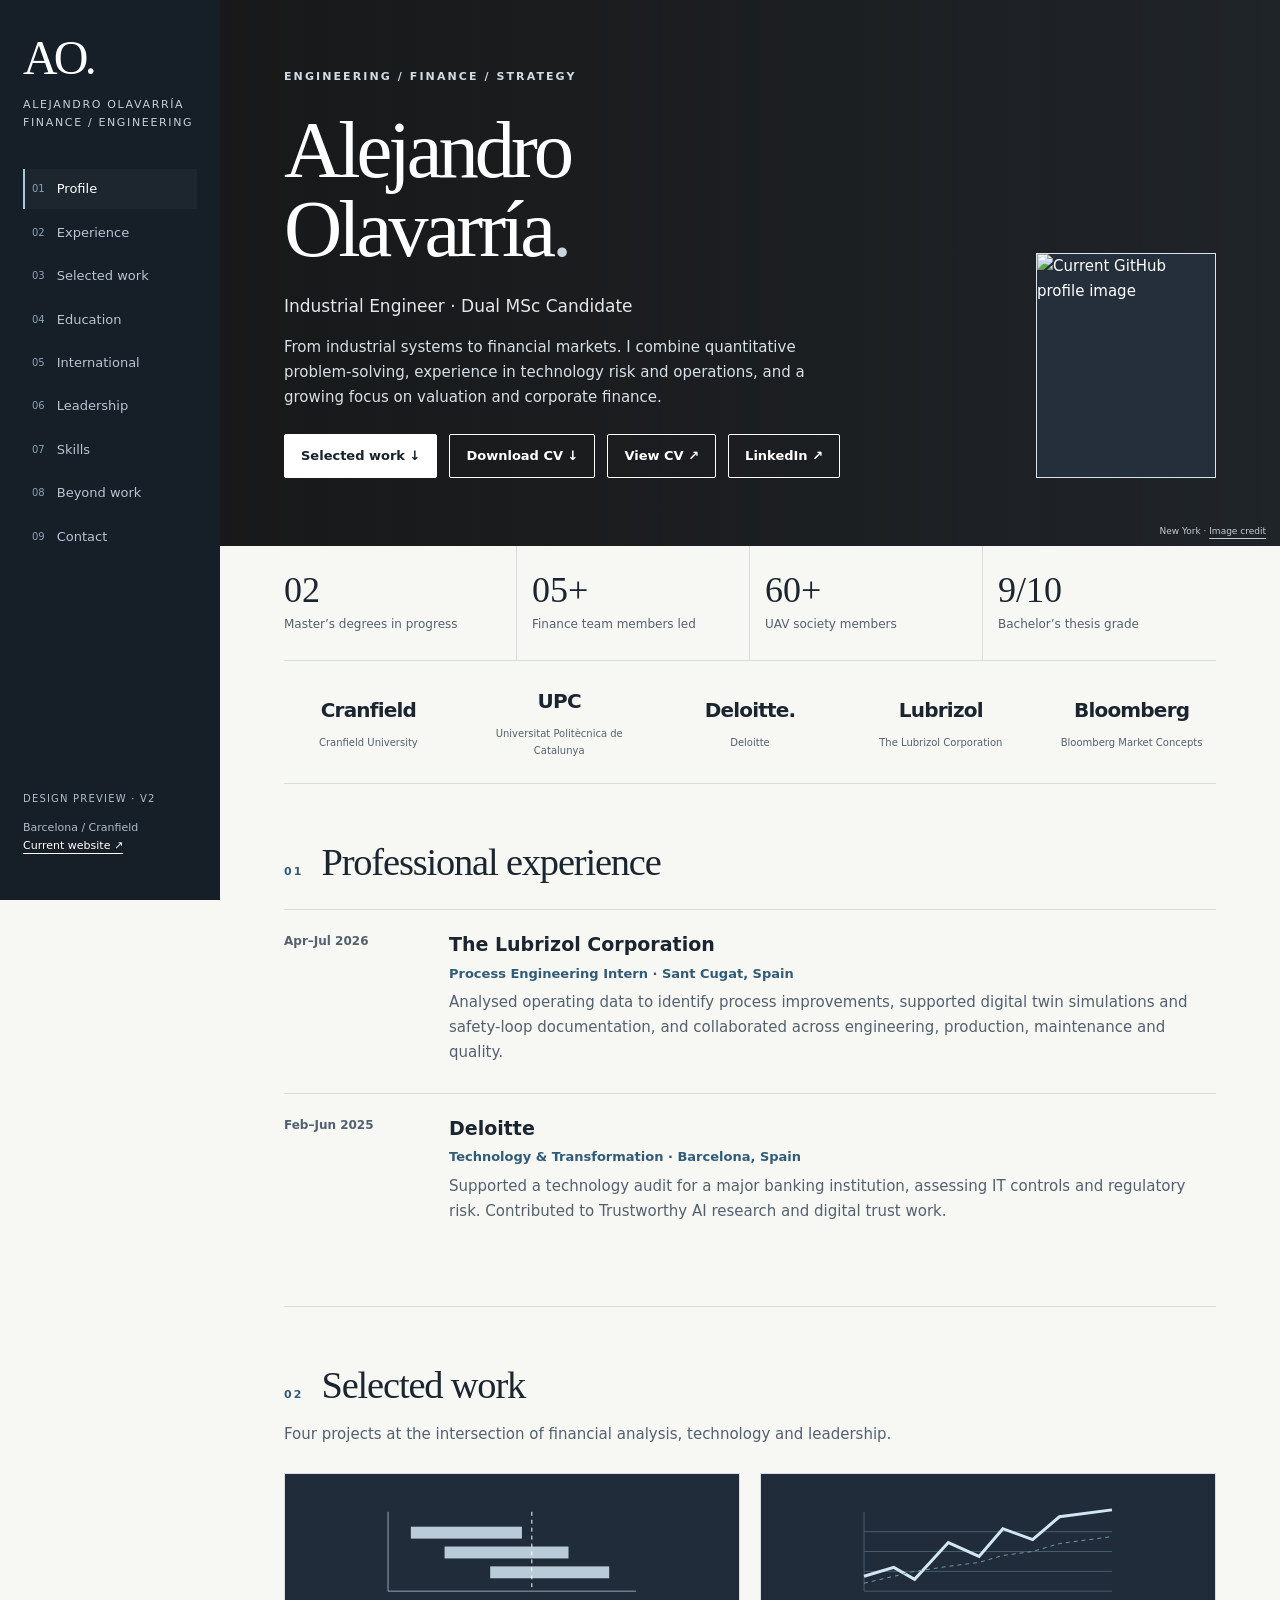
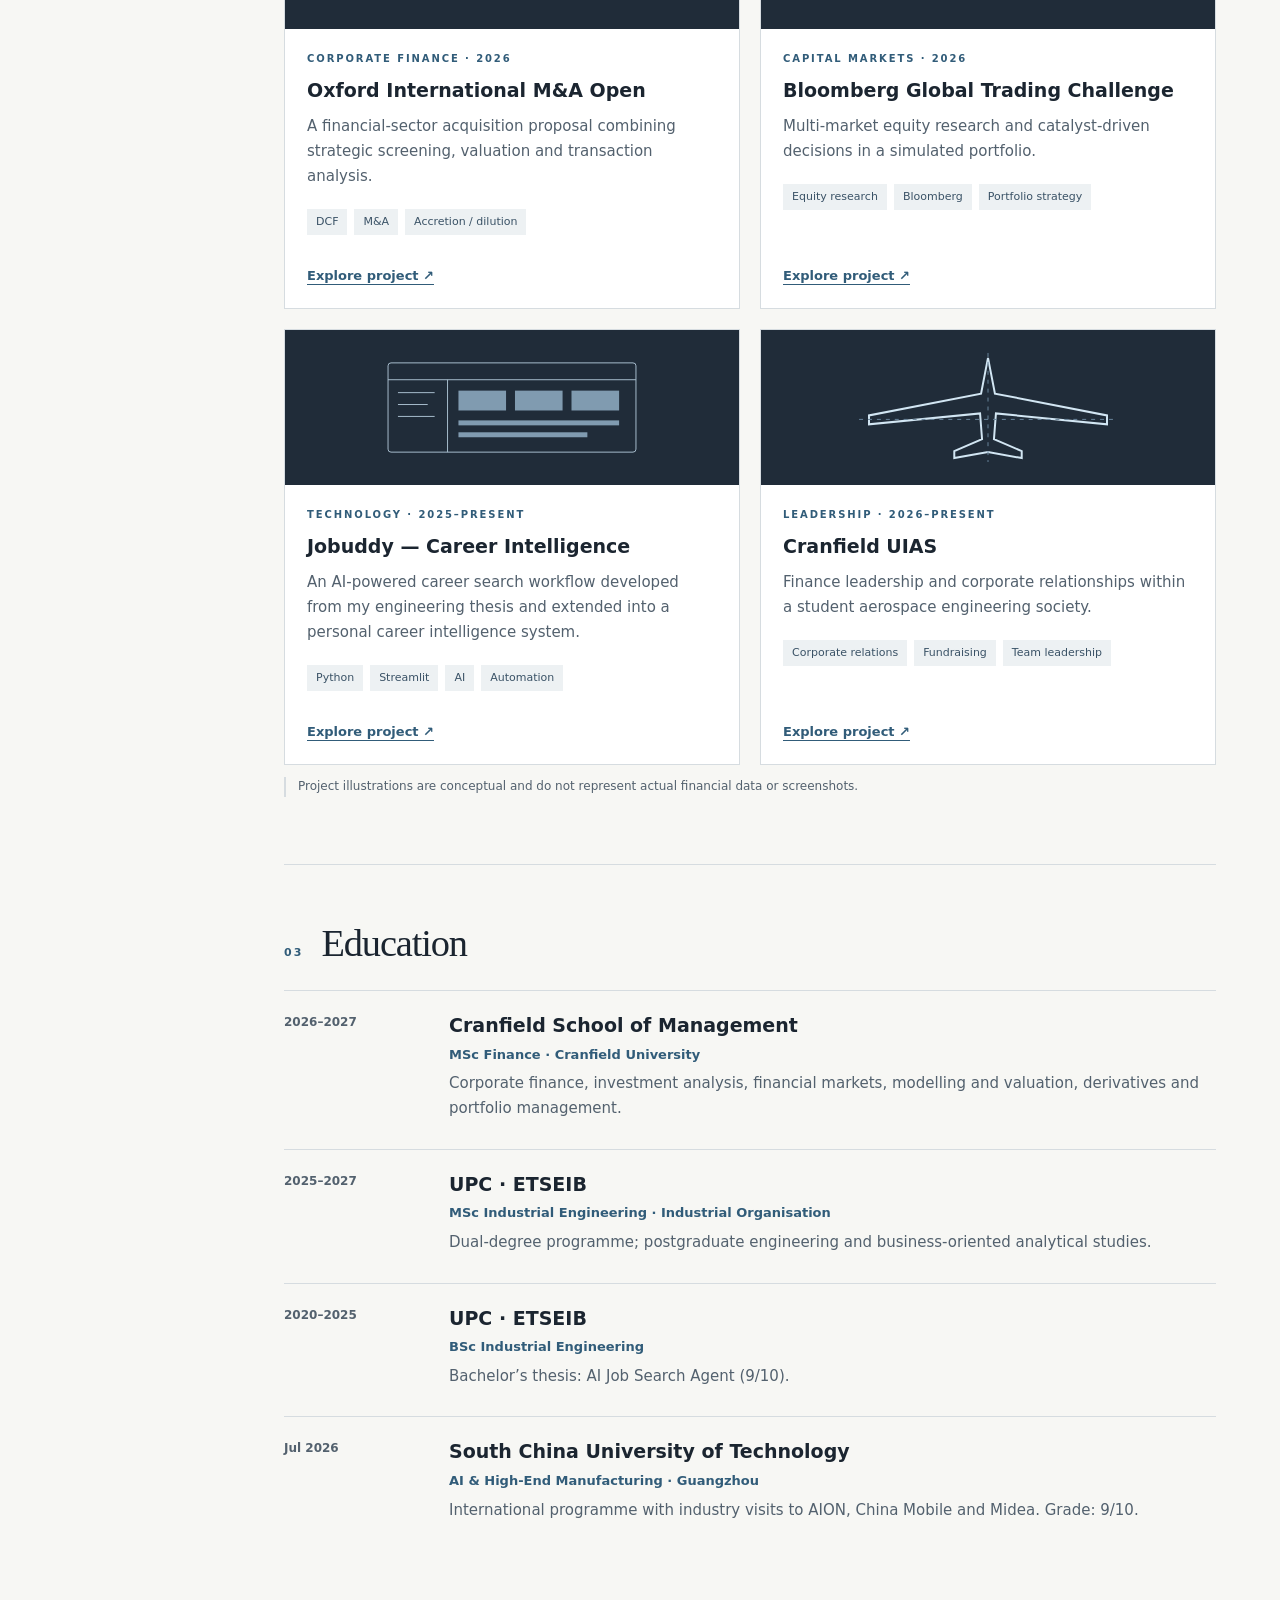
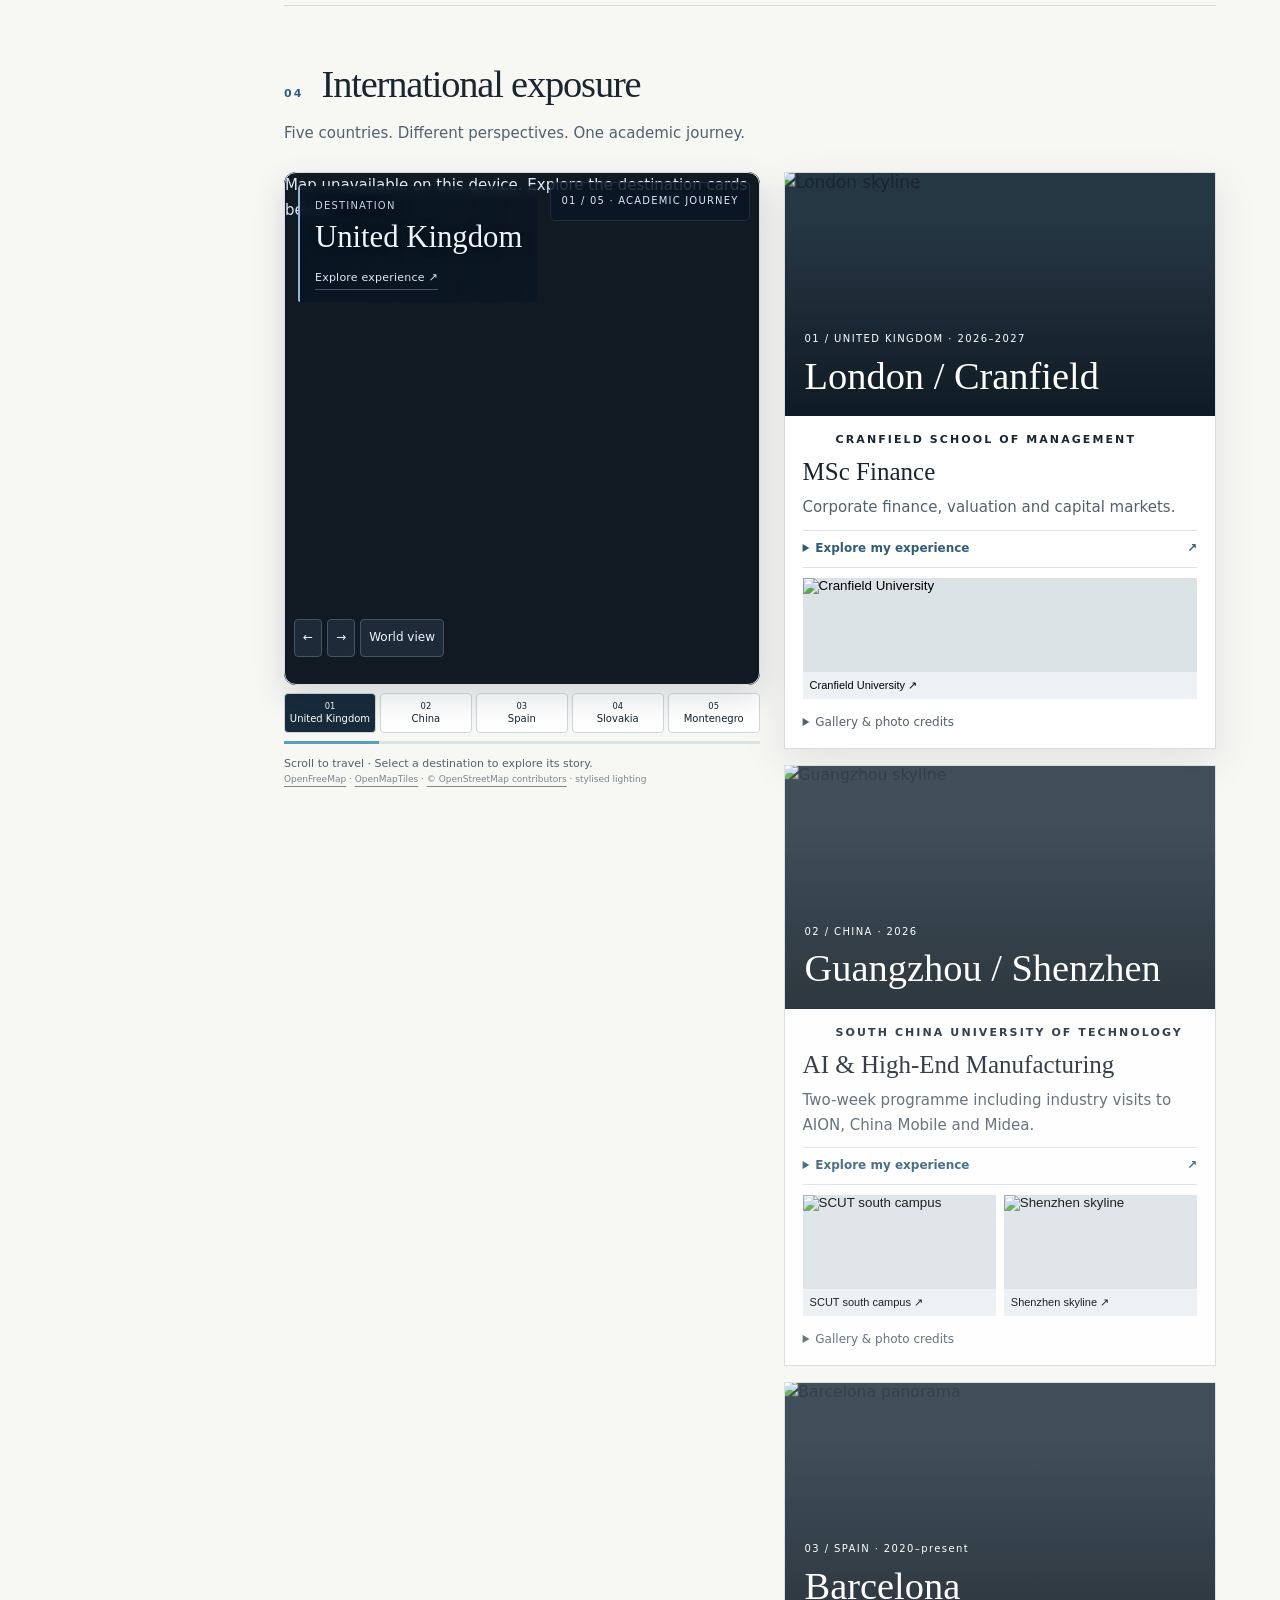
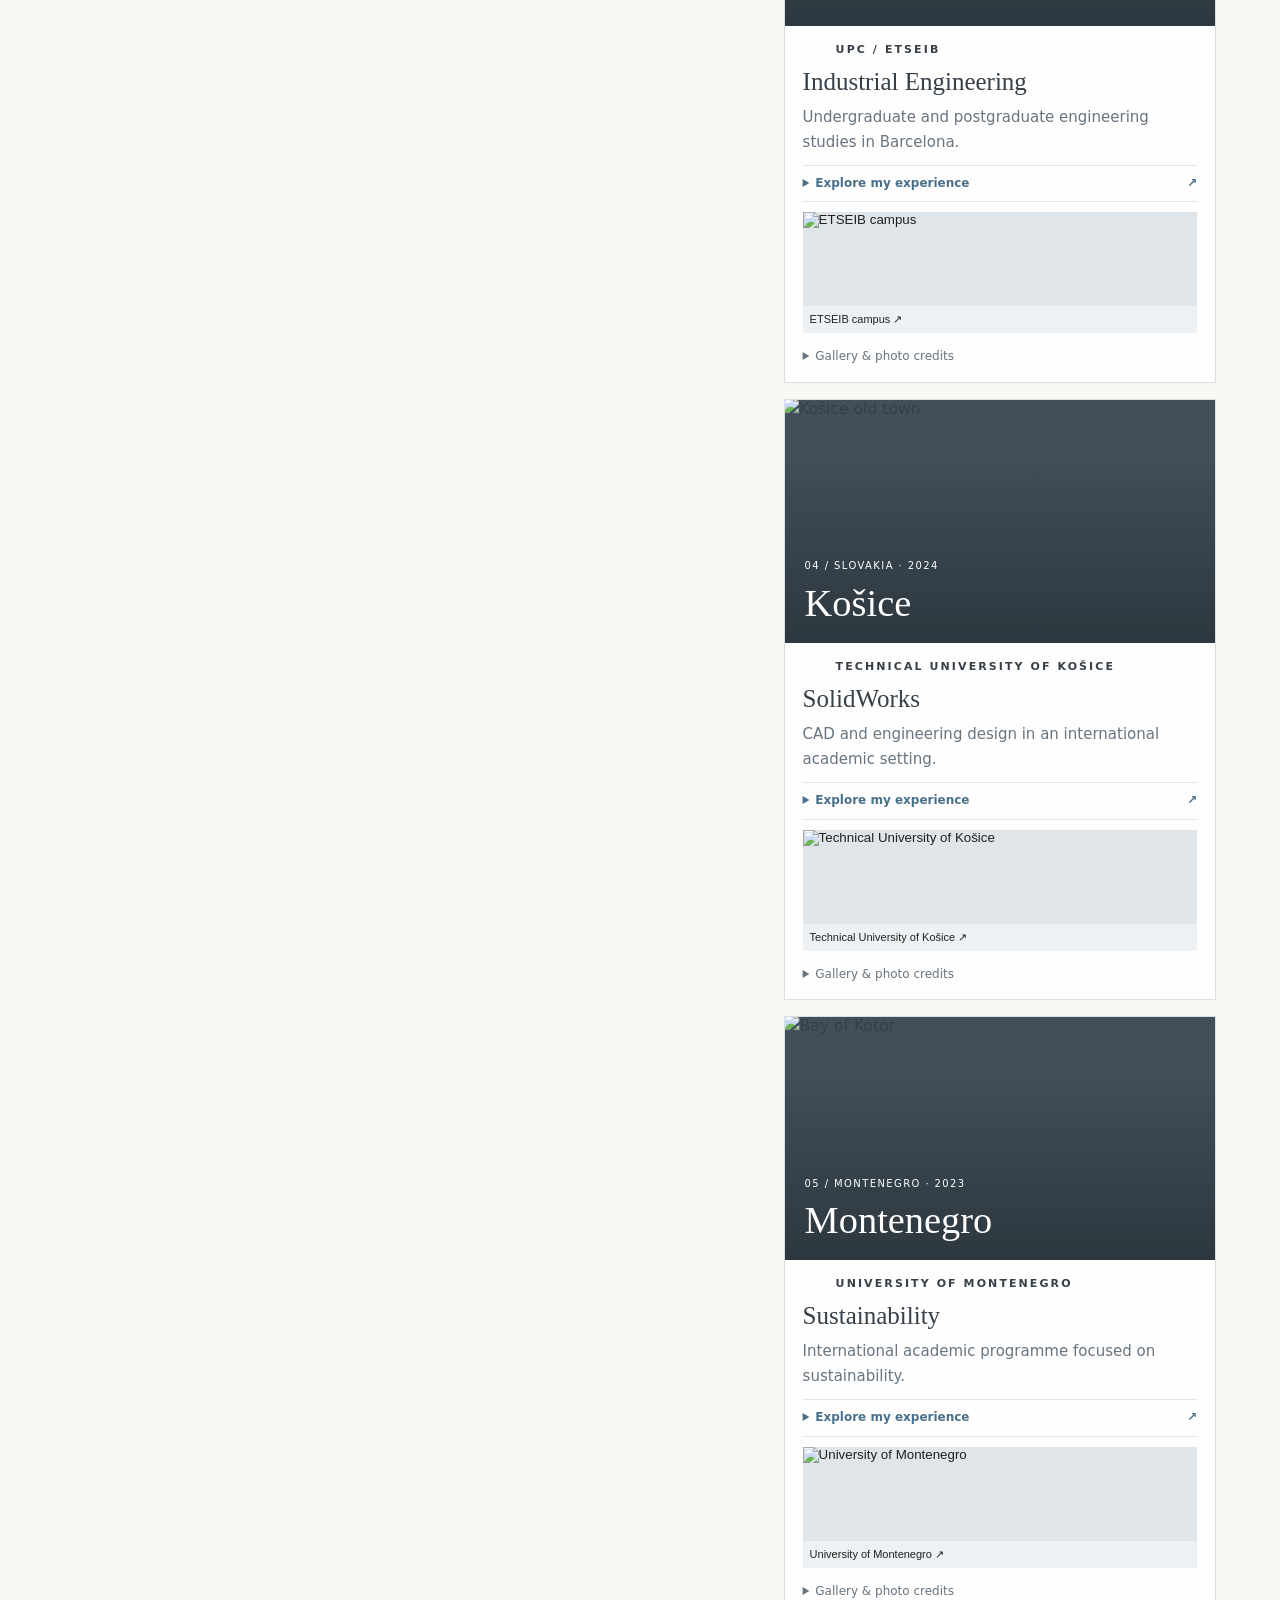
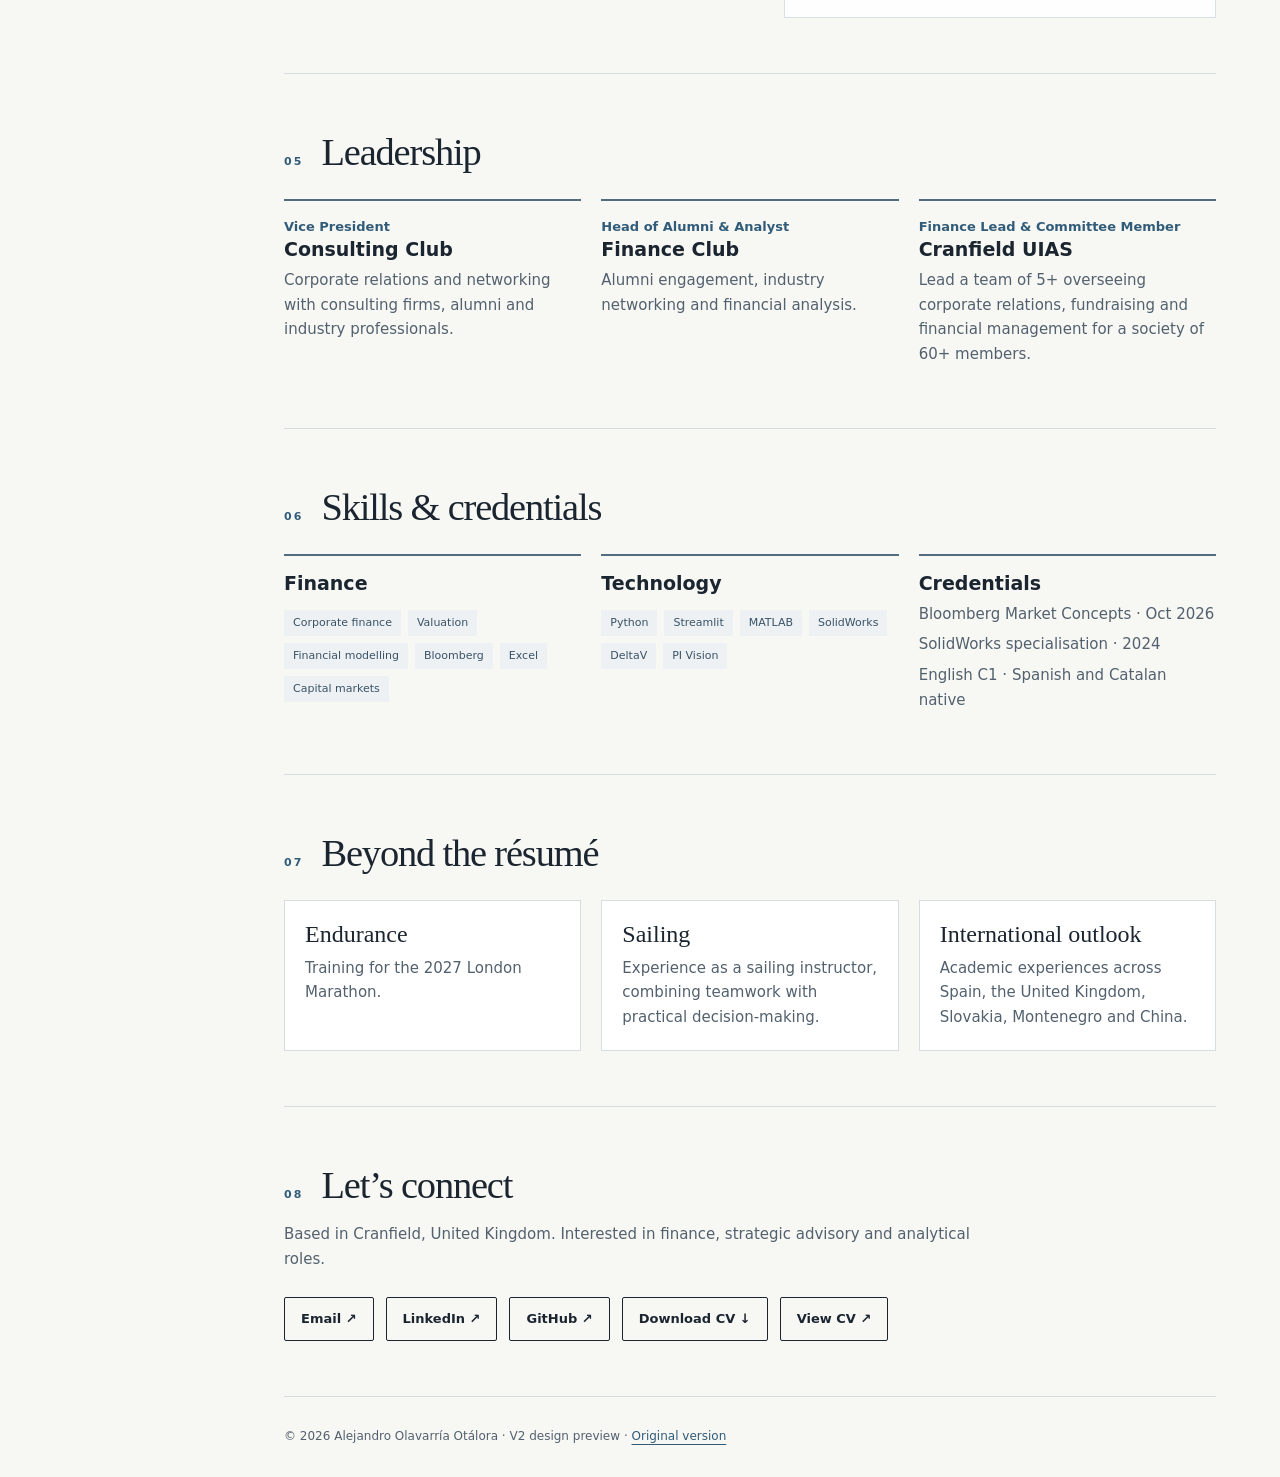
==== commit 54da08e5: "Show country-only map title and city labels; fix oversized flags" ====
--- a/v2/index.html
+++ b/v2/index.html
@@ -1,8 +1,8 @@
-<!doctype html><html lang="en"><head><meta charset="utf-8"><meta name="viewport" content="width=device-width,initial-scale=1"><meta name="robots" content="noindex, follow"><title>Alejandro Olavarría — Portfolio V2</title><link rel="icon" type="image/svg+xml" href="/v2/favicon.svg"><link rel="stylesheet" href="/v2/style.css?v=20261125-4"><link rel="stylesheet" href="https://cdn.jsdelivr.net/npm/maplibre-gl@4.7.1/dist/maplibre-gl.css"><script defer src="https://cdn.jsdelivr.net/npm/maplibre-gl@4.7.1/dist/maplibre-gl.js"></script></head><body><a class="skip" href="#profile">Skip to content</a><aside class="sidebar"><a class="mark" href="/v2/">AO.</a><div class="brand">ALEJANDRO OLAVARRÍA<br>FINANCE / ENGINEERING</div><nav aria-label="Portfolio sections"><a href="#profile"><small>01</small>Profile</a><a href="#experience"><small>02</small>Experience</a><a href="#projects"><small>03</small>Selected work</a><a href="#education"><small>04</small>Education</a><a href="#international"><small>05</small>International <img id="sidebar-country-flag" src="https://flagcdn.com/gb.svg" alt="" width="18" height="12"></a><a href="#leadership"><small>06</small>Leadership</a><a href="#skills"><small>07</small>Skills</a><a href="#beyond"><small>08</small>Beyond work</a><a href="#contact"><small>09</small>Contact</a></nav><div class="sidebar-bottom"><span class="preview">Design preview · V2</span><p>Barcelona / Cranfield<br><a href="/">Current website ↗</a></p></div></aside><main class="main"><div class="hero" id="profile"><div class="hero-inner"><div><div class="kicker">Engineering / Finance / Strategy</div><h1>Alejandro<br>Olavarría<span style="color:#c8d5df">.</span></h1><div class="role">Industrial Engineer · Dual MSc Candidate</div><p>From industrial systems to financial markets. I combine quantitative problem-solving, experience in technology risk and operations, and a growing focus on valuation and corporate finance.</p><div class="actions"><a class="btn primary" href="#projects">Selected work ↓</a><a class="btn" href="/v2/Alejandro_Olavarria_CV_EN.pdf" download="Alejandro_Olavarria_CV_EN.pdf">Download CV ↓</a> <a class="btn" href="/v2/Alejandro_Olavarria_CV_EN.pdf" target="_blank" rel="noopener">View CV ↗</a><a class="btn" href="https://www.linkedin.com/in/alejandroolavarria/">LinkedIn ↗</a></div></div><img class="portrait" src="https://avatars.githubusercontent.com/u/219587122?v=4" alt="Current GitHub profile image" width="180" height="225"></div><span class="credit">New York · <a href="https://commons.wikimedia.org/wiki/File:New_York_in_black_and_white_(Unsplash).jpg">Image credit</a></span></div><div class="content"><div class="metrics"><div class="metric"><strong>02</strong><span>Master’s degrees in progress</span></div><div class="metric"><strong>05+</strong><span>Finance team members led</span></div><div class="metric"><strong>60+</strong><span>UAV society members</span></div><div class="metric"><strong>9/10</strong><span>Bachelor’s thesis grade</span></div></div>
+<!doctype html><html lang="en"><head><meta charset="utf-8"><meta name="viewport" content="width=device-width,initial-scale=1"><meta name="robots" content="noindex, follow"><title>Alejandro Olavarría — Portfolio V2</title><link rel="icon" type="image/svg+xml" href="/v2/favicon.svg"><link rel="stylesheet" href="/v2/style.css?v=20261125-5"><link rel="stylesheet" href="https://cdn.jsdelivr.net/npm/maplibre-gl@4.7.1/dist/maplibre-gl.css"><script defer src="https://cdn.jsdelivr.net/npm/maplibre-gl@4.7.1/dist/maplibre-gl.js"></script></head><body><a class="skip" href="#profile">Skip to content</a><aside class="sidebar"><a class="mark" href="/v2/">AO.</a><div class="brand">ALEJANDRO OLAVARRÍA<br>FINANCE / ENGINEERING</div><nav aria-label="Portfolio sections"><a href="#profile"><small>01</small>Profile</a><a href="#experience"><small>02</small>Experience</a><a href="#projects"><small>03</small>Selected work</a><a href="#education"><small>04</small>Education</a><a href="#international"><small>05</small>International <span id="sidebar-country-flag" style="display:inline-block;width:18px;height:12px;flex:0 0 18px;background-image:url(https://flagcdn.com/gb.svg);background-size:contain;background-repeat:no-repeat;background-position:center;margin-left:auto" aria-hidden="true"></span></a><a href="#leadership"><small>06</small>Leadership</a><a href="#skills"><small>07</small>Skills</a><a href="#beyond"><small>08</small>Beyond work</a><a href="#contact"><small>09</small>Contact</a></nav><div class="sidebar-bottom"><span class="preview">Design preview · V2</span><p>Barcelona / Cranfield<br><a href="/">Current website ↗</a></p></div></aside><main class="main"><div class="hero" id="profile"><div class="hero-inner"><div><div class="kicker">Engineering / Finance / Strategy</div><h1>Alejandro<br>Olavarría<span style="color:#c8d5df">.</span></h1><div class="role">Industrial Engineer · Dual MSc Candidate</div><p>From industrial systems to financial markets. I combine quantitative problem-solving, experience in technology risk and operations, and a growing focus on valuation and corporate finance.</p><div class="actions"><a class="btn primary" href="#projects">Selected work ↓</a><a class="btn" href="/v2/Alejandro_Olavarria_CV_EN.pdf" download="Alejandro_Olavarria_CV_EN.pdf">Download CV ↓</a> <a class="btn" href="/v2/Alejandro_Olavarria_CV_EN.pdf" target="_blank" rel="noopener">View CV ↗</a><a class="btn" href="https://www.linkedin.com/in/alejandroolavarria/">LinkedIn ↗</a></div></div><img class="portrait" src="https://avatars.githubusercontent.com/u/219587122?v=4" alt="Current GitHub profile image" width="180" height="225"></div><span class="credit">New York · <a href="https://commons.wikimedia.org/wiki/File:New_York_in_black_and_white_(Unsplash).jpg">Image credit</a></span></div><div class="content"><div class="metrics"><div class="metric"><strong>02</strong><span>Master’s degrees in progress</span></div><div class="metric"><strong>05+</strong><span>Finance team members led</span></div><div class="metric"><strong>60+</strong><span>UAV society members</span></div><div class="metric"><strong>9/10</strong><span>Bachelor’s thesis grade</span></div></div>
 <div class="institution-strip" aria-label="Professional and academic affiliations"><a href="https://www.cranfield.ac.uk/" title="Cranfield University" target="_blank" rel="noopener"><img class="institution-logo" src="https://commons.wikimedia.org/wiki/Special:FilePath/Cranfield_logo_(edited).png" alt="Cranfield" onerror="this.hidden=true;this.nextElementSibling.hidden=false"><strong hidden>Cranfield</strong><small>Cranfield University</small></a><a href="https://www.upc.edu/" title="Universitat Politècnica de Catalunya" target="_blank" rel="noopener"><img class="institution-logo" src="https://commons.wikimedia.org/wiki/Special:FilePath/Logo_UPC.svg" alt="UPC" onerror="this.hidden=true;this.nextElementSibling.hidden=false"><strong hidden>UPC</strong><small>Universitat Politècnica de Catalunya</small></a><a href="https://www.deloitte.com/" title="Deloitte" target="_blank" rel="noopener"><img class="institution-logo" src="https://commons.wikimedia.org/wiki/Special:FilePath/Logo_of_Deloitte.svg" alt="Deloitte." onerror="this.hidden=true;this.nextElementSibling.hidden=false"><strong hidden>Deloitte.</strong><small>Deloitte</small></a><a href="https://www.lubrizol.com/" title="The Lubrizol Corporation" target="_blank" rel="noopener"><img class="institution-logo" src="https://commons.wikimedia.org/wiki/Special:FilePath/Lubrizol_Logo_2017.png" alt="Lubrizol" onerror="this.hidden=true;this.nextElementSibling.hidden=false"><strong hidden>Lubrizol</strong><small>The Lubrizol Corporation</small></a><a href="https://www.bloomberg.com/professional/" title="Bloomberg Market Concepts" target="_blank" rel="noopener"><img class="institution-logo" src="https://commons.wikimedia.org/wiki/Special:FilePath/Bloomberg_logo.svg" alt="Bloomberg" onerror="this.hidden=true;this.nextElementSibling.hidden=false"><strong hidden>Bloomberg</strong><small>Bloomberg Market Concepts</small></a></div><section id="experience"><div class="section-head"><span class="eyebrow">01</span><h2>Professional experience</h2></div><div class="timeline"><article class="entry"><div class="date">Apr–Jul 2026</div><div><h3>The Lubrizol Corporation</h3><div class="sub">Process Engineering Intern · Sant Cugat, Spain</div><p>Analysed operating data to identify process improvements, supported digital twin simulations and safety-loop documentation, and collaborated across engineering, production, maintenance and quality.</p></div></article><article class="entry"><div class="date">Feb–Jun 2025</div><div><h3>Deloitte</h3><div class="sub">Technology & Transformation · Barcelona, Spain</div><p>Supported a technology audit for a major banking institution, assessing IT controls and regulatory risk. Contributed to Trustworthy AI research and digital trust work.</p></div></article></div></section>
 <section id="projects"><div class="section-head"><span class="eyebrow">02</span><h2>Selected work</h2></div><p class="intro">Four projects at the intersection of financial analysis, technology and leadership.</p><div class="projects"><article class="project"><div class="project-visual"><svg viewBox="0 0 300 120" role="img" aria-label="Conceptual illustration, not project data"><path d="M25 100H275M25 20V100" stroke="#93a6b8" fill="none"/><g fill="#b9cbd8"><rect x="48" y="35" width="112" height="12"/><rect x="82" y="55" width="125" height="12"/><rect x="128" y="75" width="120" height="12"/></g><path d="M170 20V100" stroke="#fff" stroke-dasharray="4 4"/></svg></div><div class="project-body"><div class="eyebrow">Corporate finance · 2026</div><h3>Oxford International M&A Open</h3><p>A financial-sector acquisition proposal combining strategic screening, valuation and transaction analysis.</p><div class="tags"><span>DCF</span><span>M&A</span><span>Accretion / dilution</span></div><a class="link" href="/v2/ma.html">Explore project ↗</a></div></article><article class="project"><div class="project-visual"><svg viewBox="0 0 300 120" role="img" aria-label="Conceptual illustration, not project data"><g stroke="#587184" opacity=".7"><path d="M25 20V100H275M25 40H275M25 60H275M25 80H275" fill="none"/></g><path d="M25 85L55 76L76 88L110 51L141 65L165 37L195 48L222 25L275 18" stroke="#d2e6f3" stroke-width="3" fill="none"/><path d="M25 92L55 85L76 80L110 75L141 71L165 64L195 60L222 52L275 45" stroke="#7795ac" fill="none" stroke-dasharray="4 4"/></svg></div><div class="project-body"><div class="eyebrow">Capital markets · 2026</div><h3>Bloomberg Global Trading Challenge</h3><p>Multi-market equity research and catalyst-driven decisions in a simulated portfolio.</p><div class="tags"><span>Equity research</span><span>Bloomberg</span><span>Portfolio strategy</span></div><a class="link" href="/v2/markets.html">Explore project ↗</a></div></article><article class="project"><div class="project-visual"><svg viewBox="0 0 300 120" role="img" aria-label="Conceptual illustration, not project data"><rect x="25" y="15" width="250" height="90" rx="3" fill="none" stroke="#a7bdcd"/><path d="M25 32H275M85 32V105" stroke="#a7bdcd"/><g fill="#809bb0"><rect x="96" y="43" width="48" height="20"/><rect x="153" y="43" width="48" height="20"/><rect x="210" y="43" width="48" height="20"/><rect x="96" y="73" width="162" height="5"/><rect x="96" y="85" width="130" height="5"/></g><g stroke="#a7bdcd"><path d="M35 45H72M35 57H65M35 69H72"/></g></svg></div><div class="project-body"><div class="eyebrow">Technology · 2025–present</div><h3>Jobuddy — Career Intelligence</h3><p>An AI-powered career search workflow developed from my engineering thesis and extended into a personal career intelligence system.</p><div class="tags"><span>Python</span><span>Streamlit</span><span>AI</span><span>Automation</span></div><a class="link" href="/v2/job.html">Explore project ↗</a></div></article><article class="project"><div class="project-visual"><svg viewBox="0 0 300 120" role="img" aria-label="Conceptual illustration, not project data"><path d="M150 10L157 46L270 68L270 77L158 66L156 92L184 104L184 111L150 105L116 111V104L144 92L142 66L30 77V68L143 46Z" fill="none" stroke="#d2e6f3" stroke-width="2"/><path d="M150 5V115M20 72H280" stroke="#68849b" stroke-dasharray="4 5"/></svg></div><div class="project-body"><div class="eyebrow">Leadership · 2026–present</div><h3>Cranfield UIAS</h3><p>Finance leadership and corporate relationships within a student aerospace engineering society.</p><div class="tags"><span>Corporate relations</span><span>Fundraising</span><span>Team leadership</span></div><a class="link" href="/v2/uav.html">Explore project ↗</a></div></article></div><p class="note">Project illustrations are conceptual and do not represent actual financial data or screenshots.</p></section>
 <section id="education"><div class="section-head"><span class="eyebrow">03</span><h2>Education</h2></div><div class="timeline"><article class="entry"><div class="date">2026–2027</div><div><h3>Cranfield School of Management</h3><div class="sub">MSc Finance · Cranfield University</div><p>Corporate finance, investment analysis, financial markets, modelling and valuation, derivatives and portfolio management.</p></div></article><article class="entry"><div class="date">2025–2027</div><div><h3>UPC · ETSEIB</h3><div class="sub">MSc Industrial Engineering · Industrial Organisation</div><p>Dual-degree programme; postgraduate engineering and business-oriented analytical studies.</p></div></article><article class="entry"><div class="date">2020–2025</div><div><h3>UPC · ETSEIB</h3><div class="sub">BSc Industrial Engineering</div><p>Bachelor’s thesis: AI Job Search Agent (9/10).</p></div></article><article class="entry"><div class="date">Jul 2026</div><div><h3>South China University of Technology</h3><div class="sub">AI & High-End Manufacturing · Guangzhou</div><p>International programme with industry visits to AION, China Mobile and Midea. Grade: 9/10.</p></div></article></div></section>
-<section id="international"><div class="section-head"><span class="eyebrow">04</span><h2>International exposure</h2></div><p class="intro">Five countries. Different perspectives. One academic journey.</p><div class="atlas"><div class="atlas-stage"><div class="atlas-map"><div id="journey-map" aria-label="Interactive geographic map"></div><div class="atlas-overlay"><span id="atlas-count">01 / 05</span> · ACADEMIC JOURNEY</div><div class="atlas-destination" aria-live="polite"><span id="atlas-status">CURRENT DESTINATION</span><strong id="atlas-city">London / Cranfield</strong><small id="atlas-country">United Kingdom</small><button type="button" id="atlas-explore" class="atlas-explore">Explore experience ↗</button></div><div class="atlas-controls"><button type="button" id="atlas-prev" aria-label="Previous destination">←</button><button type="button" id="atlas-next" aria-label="Next destination">→</button><button type="button" id="atlas-world">World view</button></div></div><div class="atlas-nav"><button type="button" data-go="0"><small>01 </small>United Kingdom</button><button type="button" data-go="1"><small>02 </small>China</button><button type="button" data-go="2"><small>03 </small>Spain</button><button type="button" data-go="3"><small>04 </small>Slovakia</button><button type="button" data-go="4"><small>05 </small>Montenegro</button></div><div class="atlas-progress"><i></i></div><p class="map-hint">Scroll to travel · Select a destination to explore its story. <span class="atlas-credits"><a href="https://openfreemap.org/" target="_blank" rel="noopener">OpenFreeMap</a> · <a href="https://www.openmaptiles.org/" target="_blank" rel="noopener">OpenMapTiles</a> · <a href="https://www.openstreetmap.org/copyright" target="_blank" rel="noopener">© OpenStreetMap contributors</a> · stylised lighting</span></p></div><div class="atlas-destinations"><article class="atlas-card" id="atlas-0"><div class="atlas-photo"><img src="https://commons.wikimedia.org/wiki/Special:FilePath/View_of_the_City_of_London_skyline.jpg?width=1280" alt="London skyline" loading="lazy" decoding="async"><div class="atlas-title"><small>01 / UNITED KINGDOM · 2026–2027</small><h3>London / Cranfield</h3></div></div><div class="atlas-copy"><span class="eyebrow destination-institution"><img class="destination-flag" src="https://flagcdn.com/gb.svg" alt="" width="22" height="15">Cranfield School of Management</span><h4>MSc Finance</h4><p>Corporate finance, valuation and capital markets.</p><details class="experience-details" id="experience-0"><summary>Explore my experience <span aria-hidden="true">↗</span></summary><h5>Finance, valuation & capital markets</h5><p>MSc Finance at Cranfield School of Management, alongside the MSc in Industrial Engineering at UPC. Coursework includes corporate finance, investment analysis, financial markets, modelling and valuation.</p><p>Outside the classroom: Vice President of the Consulting Club, Head of Alumni & Analyst at the Finance Club, and Finance Lead & Committee Member of UIAS.</p></details><div class="atlas-thumbs"><button type="button" data-photo="0:1"><img src="https://commons.wikimedia.org/wiki/Special:FilePath/Cranfield_University_Whittle_Building.jpg?width=640" alt="Cranfield University" loading="lazy"><span>Cranfield University ↗</span></button></div><details><summary>Gallery & photo credits</summary><p><button type="button" class="photo-link" data-photo="0:0">London skyline ↗</button><br><small><a href="https://commons.wikimedia.org/wiki/File:View_of_the_City_of_London_skyline.jpg" target="_blank" rel="noopener">Tristan Surtel · CC BY-SA 4.0 · Wikimedia Commons</a> (display crop)</small></p><p><button type="button" class="photo-link" data-photo="0:1">Cranfield University ↗</button><br><small><a href="https://commons.wikimedia.org/wiki/File:Cranfield_University_Whittle_Building.jpg" target="_blank" rel="noopener">Fusion2018 · CC BY-SA 4.0 · Wikimedia Commons</a> (display crop)</small></p></details></div></article><article class="atlas-card" id="atlas-1"><div class="atlas-photo"><img src="https://commons.wikimedia.org/wiki/Special:FilePath/GuangzhouSkyline2020.jpg?width=1280" alt="Guangzhou skyline" loading="lazy" decoding="async"><div class="atlas-title"><small>02 / CHINA · 2026</small><h3>Guangzhou / Shenzhen</h3></div></div><div class="atlas-copy"><span class="eyebrow destination-institution"><img class="destination-flag" src="https://flagcdn.com/cn.svg" alt="" width="22" height="15">South China University of Technology</span><h4>AI & High-End Manufacturing</h4><p>Two-week programme including industry visits to AION, China Mobile and Midea.</p><details class="experience-details" id="experience-1"><summary>Explore my experience <span aria-hidden="true">↗</span></summary><h5>AI & advanced manufacturing</h5><p>A two-week international programme at South China University of Technology in July 2026, exploring artificial intelligence and its adoption in advanced manufacturing.</p><p>Industry visits to AION, China Mobile and Midea provided first-hand exposure to industrial applications of emerging technologies.</p></details><div class="atlas-thumbs"><button type="button" data-photo="1:1"><img src="https://commons.wikimedia.org/wiki/Special:FilePath/South_China_University_of_Technology_South_Campus.jpg?width=640" alt="SCUT south campus" loading="lazy"><span>SCUT south campus ↗</span></button><button type="button" data-photo="1:2"><img src="https://commons.wikimedia.org/wiki/Special:FilePath/Skyline_in_Shenzhen_(20250327).jpg?width=640" alt="Shenzhen skyline" loading="lazy"><span>Shenzhen skyline ↗</span></button></div><details><summary>Gallery & photo credits</summary><p><button type="button" class="photo-link" data-photo="1:0">Guangzhou skyline ↗</button><br><small><a href="https://commons.wikimedia.org/wiki/File:GuangzhouSkyline2020.jpg" target="_blank" rel="noopener">Josephua · CC BY-SA 4.0 · Wikimedia Commons</a> (display crop)</small></p><p><button type="button" class="photo-link" data-photo="1:1">SCUT south campus ↗</button><br><small><a href="https://commons.wikimedia.org/wiki/File:South_China_University_of_Technology_South_Campus.jpg" target="_blank" rel="noopener">LPS.1 · CC0 · Wikimedia Commons</a> (display crop)</small></p><p><button type="button" class="photo-link" data-photo="1:2">Shenzhen skyline ↗</button><br><small><a href="https://commons.wikimedia.org/wiki/File:Skyline_in_Shenzhen_(20250327).jpg" target="_blank" rel="noopener">CC0 · see source · Wikimedia Commons</a> (display crop)</small></p></details></div></article><article class="atlas-card" id="atlas-2"><div class="atlas-photo"><img src="https://commons.wikimedia.org/wiki/Special:FilePath/Vista_de_Barcelona.jpg?width=1280" alt="Barcelona panorama" loading="lazy" decoding="async"><div class="atlas-title"><small>03 / SPAIN · 2020–present</small><h3>Barcelona</h3></div></div><div class="atlas-copy"><span class="eyebrow destination-institution"><img class="destination-flag" src="https://flagcdn.com/es.svg" alt="" width="22" height="15">UPC / ETSEIB</span><h4>Industrial Engineering</h4><p>Undergraduate and postgraduate engineering studies in Barcelona.</p><details class="experience-details" id="experience-2"><summary>Explore my experience <span aria-hidden="true">↗</span></summary><h5>Engineering & professional experience</h5><p>Industrial Engineering at UPC / ETSEIB: BSc (2020–2025) and MSc in Industrial Engineering, Industrial Organisation (from 2025).</p><p>Professional experience includes technology audit and AI regulatory research at Deloitte, and process engineering, digital twin and production data work at Lubrizol.</p></details><div class="atlas-thumbs"><button type="button" data-photo="2:1"><img src="https://commons.wikimedia.org/wiki/Special:FilePath/ETSEIB.JPG?width=640" alt="ETSEIB campus" loading="lazy"><span>ETSEIB campus ↗</span></button></div><details><summary>Gallery & photo credits</summary><p><button type="button" class="photo-link" data-photo="2:0">Barcelona panorama ↗</button><br><small><a href="https://commons.wikimedia.org/wiki/File:Vista_de_Barcelona.jpg" target="_blank" rel="noopener">zenilorac · CC BY 2.0 · Wikimedia Commons</a> (display crop)</small></p><p><button type="button" class="photo-link" data-photo="2:1">ETSEIB campus ↗</button><br><small><a href="https://commons.wikimedia.org/wiki/File:ETSEIB.JPG" target="_blank" rel="noopener">Author and CC BY-SA 3.0 on source · Wikimedia Commons</a> (display crop)</small></p></details></div></article><article class="atlas-card" id="atlas-3"><div class="atlas-photo"><img src="https://commons.wikimedia.org/wiki/Special:FilePath/Kosice_(Kassa)_-_St.Elizabeth_Cathedral_from_Hlavna_-_panoramio.jpg?width=1280" alt="Košice old town" loading="lazy" decoding="async"><div class="atlas-title"><small>04 / SLOVAKIA · 2024</small><h3>Košice</h3></div></div><div class="atlas-copy"><span class="eyebrow destination-institution"><img class="destination-flag" src="https://flagcdn.com/sk.svg" alt="" width="22" height="15">Technical University of Košice</span><h4>SolidWorks</h4><p>CAD and engineering design in an international academic setting.</p><details class="experience-details" id="experience-3"><summary>Explore my experience <span aria-hidden="true">↗</span></summary><h5>CAD & engineering design</h5><p>SolidWorks specialisation at the Technical University of Košice in 2024.</p><p>International teamwork and engineering design, including a team project involving a 3D-printed steering wheel.</p></details><div class="atlas-thumbs"><button type="button" data-photo="3:1"><img src="https://commons.wikimedia.org/wiki/Special:FilePath/Technical_university_of_Kosice_-_main_campus.jpg?width=640" alt="Technical University of Košice" loading="lazy"><span>Technical University of Košice ↗</span></button></div><details><summary>Gallery & photo credits</summary><p><button type="button" class="photo-link" data-photo="3:0">Košice old town ↗</button><br><small><a href="https://commons.wikimedia.org/wiki/File:Kosice_(Kassa)_-_St.Elizabeth_Cathedral_from_Hlavna_-_panoramio.jpg" target="_blank" rel="noopener">Author and CC BY-SA 3.0 on source · Wikimedia Commons</a> (display crop)</small></p><p><button type="button" class="photo-link" data-photo="3:1">Technical University of Košice ↗</button><br><small><a href="https://commons.wikimedia.org/wiki/File:Technical_university_of_Kosice_-_main_campus.jpg" target="_blank" rel="noopener">Pavol Kaleja · license on source · Wikimedia Commons</a> (display crop)</small></p></details></div></article><article class="atlas-card" id="atlas-4"><div class="atlas-photo"><img src="https://commons.wikimedia.org/wiki/Special:FilePath/View_of_Kotor_bay_and_old_town.jpg?width=1280" alt="Bay of Kotor" loading="lazy" decoding="async"><div class="atlas-title"><small>05 / MONTENEGRO · 2023</small><h3>Montenegro</h3></div></div><div class="atlas-copy"><span class="eyebrow destination-institution"><img class="destination-flag" src="https://flagcdn.com/me.svg" alt="" width="22" height="15">University of Montenegro</span><h4>Sustainability</h4><p>International academic programme focused on sustainability.</p><details class="experience-details" id="experience-4"><summary>Explore my experience <span aria-hidden="true">↗</span></summary><h5>Sustainability</h5><p>International sustainability programme at the University of Montenegro in 2023.</p><p>An opportunity to explore sustainability in an international academic environment.</p></details><div class="atlas-thumbs"><button type="button" data-photo="4:1"><img src="https://commons.wikimedia.org/wiki/Special:FilePath/University_of_Montenegro_Faculty_of_Electrical_Engineering.jpg?width=640" alt="University of Montenegro" loading="lazy"><span>University of Montenegro ↗</span></button></div><details><summary>Gallery & photo credits</summary><p><button type="button" class="photo-link" data-photo="4:0">Bay of Kotor ↗</button><br><small><a href="https://commons.wikimedia.org/wiki/File:View_of_Kotor_bay_and_old_town.jpg" target="_blank" rel="noopener">Jaakko Luttinen · CC BY-SA 4.0 · Wikimedia Commons</a> (display crop)</small></p><p><button type="button" class="photo-link" data-photo="4:1">University of Montenegro ↗</button><br><small><a href="https://commons.wikimedia.org/wiki/File:University_of_Montenegro_Faculty_of_Electrical_Engineering.jpg" target="_blank" rel="noopener">Author and license on source · Wikimedia Commons</a> (display crop)</small></p></details></div></article></div></div><dialog id="atlas-gallery"><button type="button" id="gallery-close" aria-label="Close gallery">×</button><img alt=""><p id="gallery-caption"></p><div class="atlas-controls-inline"><button type="button" id="gallery-prev">← Previous</button><button type="button" id="gallery-next">Next →</button></div></dialog></section><section id="leadership"><div class="section-head"><span class="eyebrow">05</span><h2>Leadership</h2></div><div class="leaders"><article class="lead"><div class="sub">Vice President</div><h3>Consulting Club</h3><p>Corporate relations and networking with consulting firms, alumni and industry professionals.</p></article><article class="lead"><div class="sub">Head of Alumni & Analyst</div><h3>Finance Club</h3><p>Alumni engagement, industry networking and financial analysis.</p></article><article class="lead"><div class="sub">Finance Lead & Committee Member</div><h3>Cranfield UIAS</h3><p>Lead a team of 5+ overseeing corporate relations, fundraising and financial management for a society of 60+ members.</p></article></div></section>
+<section id="international"><div class="section-head"><span class="eyebrow">04</span><h2>International exposure</h2></div><p class="intro">Five countries. Different perspectives. One academic journey.</p><div class="atlas"><div class="atlas-stage"><div class="atlas-map"><div id="journey-map" aria-label="Interactive geographic map"></div><div class="atlas-overlay"><span id="atlas-count">01 / 05</span> · ACADEMIC JOURNEY</div><div class="atlas-destination" aria-live="polite"><span id="atlas-status">CURRENT DESTINATION</span><strong id="atlas-city">United Kingdom</strong><small id="atlas-country"></small><button type="button" id="atlas-explore" class="atlas-explore">Explore experience ↗</button></div><div class="atlas-controls"><button type="button" id="atlas-prev" aria-label="Previous destination">←</button><button type="button" id="atlas-next" aria-label="Next destination">→</button><button type="button" id="atlas-world">World view</button></div></div><div class="atlas-nav"><button type="button" data-go="0"><small>01 </small>United Kingdom</button><button type="button" data-go="1"><small>02 </small>China</button><button type="button" data-go="2"><small>03 </small>Spain</button><button type="button" data-go="3"><small>04 </small>Slovakia</button><button type="button" data-go="4"><small>05 </small>Montenegro</button></div><div class="atlas-progress"><i></i></div><p class="map-hint">Scroll to travel · Select a destination to explore its story. <span class="atlas-credits"><a href="https://openfreemap.org/" target="_blank" rel="noopener">OpenFreeMap</a> · <a href="https://www.openmaptiles.org/" target="_blank" rel="noopener">OpenMapTiles</a> · <a href="https://www.openstreetmap.org/copyright" target="_blank" rel="noopener">© OpenStreetMap contributors</a> · stylised lighting</span></p></div><div class="atlas-destinations"><article class="atlas-card" id="atlas-0"><div class="atlas-photo"><img src="https://commons.wikimedia.org/wiki/Special:FilePath/View_of_the_City_of_London_skyline.jpg?width=1280" alt="London skyline" loading="lazy" decoding="async"><div class="atlas-title"><small>01 / UNITED KINGDOM · 2026–2027</small><h3>London / Cranfield</h3></div></div><div class="atlas-copy"><span class="eyebrow destination-institution"><span class="destination-flag" style="background-image:url('https://flagcdn.com/gb.svg');display:inline-block;width:20px;height:14px;flex:0 0 20px;background-size:contain;background-position:center;background-repeat:no-repeat" aria-hidden="true"></span>Cranfield School of Management</span><h4>MSc Finance</h4><p>Corporate finance, valuation and capital markets.</p><details class="experience-details" id="experience-0"><summary>Explore my experience <span aria-hidden="true">↗</span></summary><h5>Finance, valuation & capital markets</h5><p>MSc Finance at Cranfield School of Management, alongside the MSc in Industrial Engineering at UPC. Coursework includes corporate finance, investment analysis, financial markets, modelling and valuation.</p><p>Outside the classroom: Vice President of the Consulting Club, Head of Alumni & Analyst at the Finance Club, and Finance Lead & Committee Member of UIAS.</p></details><div class="atlas-thumbs"><button type="button" data-photo="0:1"><img src="https://commons.wikimedia.org/wiki/Special:FilePath/Cranfield_University_Whittle_Building.jpg?width=640" alt="Cranfield University" loading="lazy"><span>Cranfield University ↗</span></button></div><details><summary>Gallery & photo credits</summary><p><button type="button" class="photo-link" data-photo="0:0">London skyline ↗</button><br><small><a href="https://commons.wikimedia.org/wiki/File:View_of_the_City_of_London_skyline.jpg" target="_blank" rel="noopener">Tristan Surtel · CC BY-SA 4.0 · Wikimedia Commons</a> (display crop)</small></p><p><button type="button" class="photo-link" data-photo="0:1">Cranfield University ↗</button><br><small><a href="https://commons.wikimedia.org/wiki/File:Cranfield_University_Whittle_Building.jpg" target="_blank" rel="noopener">Fusion2018 · CC BY-SA 4.0 · Wikimedia Commons</a> (display crop)</small></p></details></div></article><article class="atlas-card" id="atlas-1"><div class="atlas-photo"><img src="https://commons.wikimedia.org/wiki/Special:FilePath/GuangzhouSkyline2020.jpg?width=1280" alt="Guangzhou skyline" loading="lazy" decoding="async"><div class="atlas-title"><small>02 / CHINA · 2026</small><h3>Guangzhou / Shenzhen</h3></div></div><div class="atlas-copy"><span class="eyebrow destination-institution"><span class="destination-flag" style="background-image:url('https://flagcdn.com/cn.svg');display:inline-block;width:20px;height:14px;flex:0 0 20px;background-size:contain;background-position:center;background-repeat:no-repeat" aria-hidden="true"></span>South China University of Technology</span><h4>AI & High-End Manufacturing</h4><p>Two-week programme including industry visits to AION, China Mobile and Midea.</p><details class="experience-details" id="experience-1"><summary>Explore my experience <span aria-hidden="true">↗</span></summary><h5>AI & advanced manufacturing</h5><p>A two-week international programme at South China University of Technology in July 2026, exploring artificial intelligence and its adoption in advanced manufacturing.</p><p>Industry visits to AION, China Mobile and Midea provided first-hand exposure to industrial applications of emerging technologies.</p></details><div class="atlas-thumbs"><button type="button" data-photo="1:1"><img src="https://commons.wikimedia.org/wiki/Special:FilePath/South_China_University_of_Technology_South_Campus.jpg?width=640" alt="SCUT south campus" loading="lazy"><span>SCUT south campus ↗</span></button><button type="button" data-photo="1:2"><img src="https://commons.wikimedia.org/wiki/Special:FilePath/Skyline_in_Shenzhen_(20250327).jpg?width=640" alt="Shenzhen skyline" loading="lazy"><span>Shenzhen skyline ↗</span></button></div><details><summary>Gallery & photo credits</summary><p><button type="button" class="photo-link" data-photo="1:0">Guangzhou skyline ↗</button><br><small><a href="https://commons.wikimedia.org/wiki/File:GuangzhouSkyline2020.jpg" target="_blank" rel="noopener">Josephua · CC BY-SA 4.0 · Wikimedia Commons</a> (display crop)</small></p><p><button type="button" class="photo-link" data-photo="1:1">SCUT south campus ↗</button><br><small><a href="https://commons.wikimedia.org/wiki/File:South_China_University_of_Technology_South_Campus.jpg" target="_blank" rel="noopener">LPS.1 · CC0 · Wikimedia Commons</a> (display crop)</small></p><p><button type="button" class="photo-link" data-photo="1:2">Shenzhen skyline ↗</button><br><small><a href="https://commons.wikimedia.org/wiki/File:Skyline_in_Shenzhen_(20250327).jpg" target="_blank" rel="noopener">CC0 · see source · Wikimedia Commons</a> (display crop)</small></p></details></div></article><article class="atlas-card" id="atlas-2"><div class="atlas-photo"><img src="https://commons.wikimedia.org/wiki/Special:FilePath/Vista_de_Barcelona.jpg?width=1280" alt="Barcelona panorama" loading="lazy" decoding="async"><div class="atlas-title"><small>03 / SPAIN · 2020–present</small><h3>Barcelona</h3></div></div><div class="atlas-copy"><span class="eyebrow destination-institution"><span class="destination-flag" style="background-image:url('https://flagcdn.com/es.svg');display:inline-block;width:20px;height:14px;flex:0 0 20px;background-size:contain;background-position:center;background-repeat:no-repeat" aria-hidden="true"></span>UPC / ETSEIB</span><h4>Industrial Engineering</h4><p>Undergraduate and postgraduate engineering studies in Barcelona.</p><details class="experience-details" id="experience-2"><summary>Explore my experience <span aria-hidden="true">↗</span></summary><h5>Engineering & professional experience</h5><p>Industrial Engineering at UPC / ETSEIB: BSc (2020–2025) and MSc in Industrial Engineering, Industrial Organisation (from 2025).</p><p>Professional experience includes technology audit and AI regulatory research at Deloitte, and process engineering, digital twin and production data work at Lubrizol.</p></details><div class="atlas-thumbs"><button type="button" data-photo="2:1"><img src="https://commons.wikimedia.org/wiki/Special:FilePath/ETSEIB.JPG?width=640" alt="ETSEIB campus" loading="lazy"><span>ETSEIB campus ↗</span></button></div><details><summary>Gallery & photo credits</summary><p><button type="button" class="photo-link" data-photo="2:0">Barcelona panorama ↗</button><br><small><a href="https://commons.wikimedia.org/wiki/File:Vista_de_Barcelona.jpg" target="_blank" rel="noopener">zenilorac · CC BY 2.0 · Wikimedia Commons</a> (display crop)</small></p><p><button type="button" class="photo-link" data-photo="2:1">ETSEIB campus ↗</button><br><small><a href="https://commons.wikimedia.org/wiki/File:ETSEIB.JPG" target="_blank" rel="noopener">Author and CC BY-SA 3.0 on source · Wikimedia Commons</a> (display crop)</small></p></details></div></article><article class="atlas-card" id="atlas-3"><div class="atlas-photo"><img src="https://commons.wikimedia.org/wiki/Special:FilePath/Kosice_(Kassa)_-_St.Elizabeth_Cathedral_from_Hlavna_-_panoramio.jpg?width=1280" alt="Košice old town" loading="lazy" decoding="async"><div class="atlas-title"><small>04 / SLOVAKIA · 2024</small><h3>Košice</h3></div></div><div class="atlas-copy"><span class="eyebrow destination-institution"><span class="destination-flag" style="background-image:url('https://flagcdn.com/sk.svg');display:inline-block;width:20px;height:14px;flex:0 0 20px;background-size:contain;background-position:center;background-repeat:no-repeat" aria-hidden="true"></span>Technical University of Košice</span><h4>SolidWorks</h4><p>CAD and engineering design in an international academic setting.</p><details class="experience-details" id="experience-3"><summary>Explore my experience <span aria-hidden="true">↗</span></summary><h5>CAD & engineering design</h5><p>SolidWorks specialisation at the Technical University of Košice in 2024.</p><p>International teamwork and engineering design, including a team project involving a 3D-printed steering wheel.</p></details><div class="atlas-thumbs"><button type="button" data-photo="3:1"><img src="https://commons.wikimedia.org/wiki/Special:FilePath/Technical_university_of_Kosice_-_main_campus.jpg?width=640" alt="Technical University of Košice" loading="lazy"><span>Technical University of Košice ↗</span></button></div><details><summary>Gallery & photo credits</summary><p><button type="button" class="photo-link" data-photo="3:0">Košice old town ↗</button><br><small><a href="https://commons.wikimedia.org/wiki/File:Kosice_(Kassa)_-_St.Elizabeth_Cathedral_from_Hlavna_-_panoramio.jpg" target="_blank" rel="noopener">Author and CC BY-SA 3.0 on source · Wikimedia Commons</a> (display crop)</small></p><p><button type="button" class="photo-link" data-photo="3:1">Technical University of Košice ↗</button><br><small><a href="https://commons.wikimedia.org/wiki/File:Technical_university_of_Kosice_-_main_campus.jpg" target="_blank" rel="noopener">Pavol Kaleja · license on source · Wikimedia Commons</a> (display crop)</small></p></details></div></article><article class="atlas-card" id="atlas-4"><div class="atlas-photo"><img src="https://commons.wikimedia.org/wiki/Special:FilePath/View_of_Kotor_bay_and_old_town.jpg?width=1280" alt="Bay of Kotor" loading="lazy" decoding="async"><div class="atlas-title"><small>05 / MONTENEGRO · 2023</small><h3>Montenegro</h3></div></div><div class="atlas-copy"><span class="eyebrow destination-institution"><span class="destination-flag" style="background-image:url('https://flagcdn.com/me.svg');display:inline-block;width:20px;height:14px;flex:0 0 20px;background-size:contain;background-position:center;background-repeat:no-repeat" aria-hidden="true"></span>University of Montenegro</span><h4>Sustainability</h4><p>International academic programme focused on sustainability.</p><details class="experience-details" id="experience-4"><summary>Explore my experience <span aria-hidden="true">↗</span></summary><h5>Sustainability</h5><p>International sustainability programme at the University of Montenegro in 2023.</p><p>An opportunity to explore sustainability in an international academic environment.</p></details><div class="atlas-thumbs"><button type="button" data-photo="4:1"><img src="https://commons.wikimedia.org/wiki/Special:FilePath/University_of_Montenegro_Faculty_of_Electrical_Engineering.jpg?width=640" alt="University of Montenegro" loading="lazy"><span>University of Montenegro ↗</span></button></div><details><summary>Gallery & photo credits</summary><p><button type="button" class="photo-link" data-photo="4:0">Bay of Kotor ↗</button><br><small><a href="https://commons.wikimedia.org/wiki/File:View_of_Kotor_bay_and_old_town.jpg" target="_blank" rel="noopener">Jaakko Luttinen · CC BY-SA 4.0 · Wikimedia Commons</a> (display crop)</small></p><p><button type="button" class="photo-link" data-photo="4:1">University of Montenegro ↗</button><br><small><a href="https://commons.wikimedia.org/wiki/File:University_of_Montenegro_Faculty_of_Electrical_Engineering.jpg" target="_blank" rel="noopener">Author and license on source · Wikimedia Commons</a> (display crop)</small></p></details></div></article></div></div><dialog id="atlas-gallery"><button type="button" id="gallery-close" aria-label="Close gallery">×</button><img alt=""><p id="gallery-caption"></p><div class="atlas-controls-inline"><button type="button" id="gallery-prev">← Previous</button><button type="button" id="gallery-next">Next →</button></div></dialog></section><section id="leadership"><div class="section-head"><span class="eyebrow">05</span><h2>Leadership</h2></div><div class="leaders"><article class="lead"><div class="sub">Vice President</div><h3>Consulting Club</h3><p>Corporate relations and networking with consulting firms, alumni and industry professionals.</p></article><article class="lead"><div class="sub">Head of Alumni & Analyst</div><h3>Finance Club</h3><p>Alumni engagement, industry networking and financial analysis.</p></article><article class="lead"><div class="sub">Finance Lead & Committee Member</div><h3>Cranfield UIAS</h3><p>Lead a team of 5+ overseeing corporate relations, fundraising and financial management for a society of 60+ members.</p></article></div></section>
 <section id="skills"><div class="section-head"><span class="eyebrow">06</span><h2>Skills & credentials</h2></div><div class="leaders"><article class="lead"><h3>Finance</h3><div class="tags"><span>Corporate finance</span><span>Valuation</span><span>Financial modelling</span><span>Bloomberg</span><span>Excel</span><span>Capital markets</span></div></article><article class="lead"><h3>Technology</h3><div class="tags"><span>Python</span><span>Streamlit</span><span>MATLAB</span><span>SolidWorks</span><span>DeltaV</span><span>PI Vision</span></div></article><article class="lead"><h3>Credentials</h3><p>Bloomberg Market Concepts · Oct 2026</p><p>SolidWorks specialisation · 2024</p><p>English C1 · Spanish and Catalan native</p></article></div></section>
 <section id="beyond"><div class="section-head"><span class="eyebrow">07</span><h2>Beyond the résumé</h2></div><div class="personal"><article><strong>Endurance</strong><p>Training for the 2027 London Marathon.</p></article><article><strong>Sailing</strong><p>Experience as a sailing instructor, combining teamwork with practical decision-making.</p></article><article><strong>International outlook</strong><p>Academic experiences across Spain, the United Kingdom, Slovakia, Montenegro and China.</p></article></div></section>
-<section id="contact"><div class="section-head"><span class="eyebrow">08</span><h2>Let’s connect</h2></div><p class="intro">Based in Cranfield, United Kingdom. Interested in finance, strategic advisory and analytical roles.</p><div class="actions"><a class="btn" href="mailto:alejandro.olavarria02@gmail.com">Email ↗</a><a class="btn" href="https://www.linkedin.com/in/alejandroolavarria/">LinkedIn ↗</a><a class="btn" href="https://github.com/alejandroolavarria">GitHub ↗</a><a class="btn" href="/v2/Alejandro_Olavarria_CV_EN.pdf" download="Alejandro_Olavarria_CV_EN.pdf">Download CV ↓</a> <a class="btn" href="/v2/Alejandro_Olavarria_CV_EN.pdf" target="_blank" rel="noopener">View CV ↗</a></div></section><footer class="footer">© 2026 Alejandro Olavarría Otálora · V2 design preview · <a href="/">Original version</a></footer></div></main><script>const links=[...document.querySelectorAll(".sidebar nav a")];const targets=links.map(a=>document.querySelector(a.hash));function update(){let active=targets[0];for(const t of targets){if(t.getBoundingClientRect().top<=130)active=t}if(innerHeight+scrollY>=document.documentElement.scrollHeight-4)active=targets[targets.length-1];for(const a of links){const on=a.hash==="#"+active.id;a.classList.toggle("active",on);if(on)a.setAttribute("aria-current","location");else a.removeAttribute("aria-current")}}addEventListener("scroll",update,{passive:true});update()</script><script>window.addEventListener("DOMContentLoaded",()=>{const d=[["United Kingdom","London / Cranfield","2026–2027","Cranfield School of Management","MSc Finance",52.073,-0.628,8,"Corporate finance, valuation and capital markets.",[["View of the City of London skyline.jpg","London skyline","Tristan Surtel · CC BY-SA 4.0"],["Cranfield University Whittle Building.jpg","Cranfield University","Fusion2018 · CC BY-SA 4.0"]]],["China","Guangzhou / Shenzhen","2026","South China University of Technology","AI & High-End Manufacturing",23.129,113.264,9,"Two-week programme including industry visits to AION, China Mobile and Midea.",[["GuangzhouSkyline2020.jpg","Guangzhou skyline","Josephua · CC BY-SA 4.0"],["South China University of Technology South Campus.jpg","SCUT south campus","LPS.1 · CC0"],["Skyline in Shenzhen (20250327).jpg","Shenzhen skyline","CC0 · see source"]]],["Spain","Barcelona","2020–present","UPC / ETSEIB","Industrial Engineering",41.389,2.113,11,"Undergraduate and postgraduate engineering studies in Barcelona.",[["Vista de Barcelona.jpg","Barcelona panorama","zenilorac · CC BY 2.0"],["ETSEIB.JPG","ETSEIB campus","Author and CC BY-SA 3.0 on source"]]],["Slovakia","Košice","2024","Technical University of Košice","SolidWorks",48.716,21.261,12,"CAD and engineering design in an international academic setting.",[["Kosice (Kassa) - St.Elizabeth Cathedral from Hlavna - panoramio.jpg","Košice old town","Author and CC BY-SA 3.0 on source"],["Technical university of Kosice - main campus.jpg","Technical University of Košice","Pavol Kaleja · license on source"]]],["Montenegro","Montenegro","2023","University of Montenegro","Sustainability",42.441,19.263,9,"International academic programme focused on sustainability.",[["View of Kotor bay and old town.jpg","Bay of Kotor","Jaakko Luttinen · CC BY-SA 4.0"],["University of Montenegro Faculty of Electrical Engineering.jpg","University of Montenegro","Author and license on source"]]]],cards=[...document.querySelectorAll(".atlas-card")],nav=[...document.querySelectorAll("[data-go]")],reduced=matchMedia("(prefers-reduced-motion: reduce)").matches;const el=document.getElementById("journey-map");let map,ready=false,active=-1,desired=0,current=0,frame=0,last=0,world=false,worldScroll=0,queued=false,holdUntil=0,heldAt=0,velocity=0,labelKey="",lastScrollAt=0,lastScrollY=window.scrollY,travelDirection=1;const ids=["826","156","724","703","499"],clamp=(v,a,b)=>Math.min(b,Math.max(a,v)),ease=t=>t*t*(3-2*t),fc=features=>({type:"FeatureCollection",features}),point=(coordinates,properties={})=>({type:"Feature",properties,geometry:{type:"Point",coordinates}}),line=coordinates=>({type:"Feature",properties:{},geometry:{type:"LineString",coordinates}});const places=d.map(p=>[p[6],p[5]]);function arc(a,b){return Array.from({length:81},(_,k)=>{const t=k/80;return [a[0]+(b[0]-a[0])*t,a[1]+(b[1]-a[1])*t+Math.sin(Math.PI*t)*Math.min(12,Math.abs(b[0]-a[0])*.13)]})}const routes=places.slice(1).map((b,i)=>arc(places[i],b));const cities=[[-.1276,51.5072],[2.3522,48.8566],[-3.7038,40.4168],[13.405,52.52],[12.496,41.903],[4.904,52.367],[4.352,50.85],[16.374,48.208],[14.438,50.075],[19.04,47.498],[21.012,52.23],[23.728,37.984],[28.978,41.008],[20.449,44.787],[18.413,43.856],[15.982,45.815],[27.562,53.9],[30.524,50.45],[37.618,55.755],[55.27,25.204],[51.389,35.689],[44.366,33.315],[46.675,24.714],[67.001,24.86],[77.209,28.614],[72.878,19.076],[88.364,22.573],[90.412,23.81],[100.502,13.756],[106.63,10.823],[103.82,1.352],[101.687,3.139],[116.407,39.904],[121.474,31.23],[114.0579,22.5431],[114.1694,22.3193],[104.066,30.572],[106.55,29.56],[114.305,30.593],[118.797,32.06],[120.155,30.274],[117.2,39.13],[121.565,25.033],[126.978,37.566],[139.692,35.69],[135.502,34.693],[31.235,30.044],[10.181,36.807],[3.058,36.753],[-7.59,33.57],[-74.006,40.713],[-118.244,34.052],[-0.63,52.07],[2.113,41.389],[21.261,48.716],[19.263,42.441],[113.264,23.129]];let boundaries=[];function source(id,data){if(ready&&map.getSource(id))map.getSource(id).setData(data)}function border(){source("selected-country",fc(world?[]:boundaries.filter(f=>String(f.id).padStart(3,"0")===ids[active])))}function focus(i){if(i===active)return;active=i;cards.forEach((c,j)=>c.classList.toggle("selected",j===i));nav.forEach((b,j)=>{b.classList.toggle("selected",j===i);b.setAttribute("aria-current",j===i?"step":"false")});document.getElementById("atlas-count").textContent="0"+(i+1)+" / 05";source("destinations",fc(places.map((p,j)=>point(p,{selected:j===i?1:0,name:d[j][1]}))));border()}function pose(v){const i=Math.min(routes.length-1,Math.floor(v)),t=v-i,path=routes[i],k=t*80,j=Math.min(79,Math.floor(k)),u=k-j,a=d[i],b=d[i+1],center=[path[j][0]+(path[j+1][0]-path[j][0])*u,path[j][1]+(path[j+1][1]-path[j][1])*u],distance=Math.hypot(b[5]-a[5],(b[6]-a[6])*Math.cos((a[5]+b[5])*Math.PI/360)),overview=clamp(Math.log2(65/Math.max(distance,1)),1.8,4.6),cityZoom=[6.7,6.5,5.8,7.0,7.0],countryZoom=[4.3,3.1,4.0,5.1,5.3],stops=[[0,cityZoom[i]],[.19,countryZoom[i]],[.35,overview],[.56,overview],[.76,countryZoom[i+1]],[i===1?.87:.83,countryZoom[i+1]],[1,cityZoom[i+1]]];let n=0;while(n<stops.length-2&&t>stops[n+1][0])n++;const x=stops[n],y=stops[n+1],zoom=x[1]+(y[1]-x[1])*ease(clamp((t-x[0])/(y[0]-x[0]),0,1));return {center,zoom,trail:[...routes.slice(0,i).flat(),...path.slice(0,j+1),center]}}function render(v){document.querySelector(".atlas-progress i").style.width=((v+1)/d.length*100)+"%";if(!ready||world)return;const p=pose(v);map.jumpTo({center:p.center,zoom:p.zoom,bearing:0,pitch:0});source("travelled",fc([line(p.trail)]));source("traveller",fc([point(p.center)]))}function updateDestination(v,target){const travelling=Math.abs(v-Math.round(v))>.006;let i,phase;if(!travelling){i=Math.round(v);phase="city"}else{const dir=Math.abs(target-v)>.0001?(target<v?-1:1):travelDirection;i=clamp(dir>0?Math.ceil(v):Math.floor(v),0,4);const leg=dir>0?v-Math.floor(v):Math.ceil(v)-v;phase=leg<.55?"travel":leg<(i===2?.90:.88)?"country":"city"}focus(i);const key=i+":"+phase;if(key===labelKey)return;labelKey=key;document.getElementById("sidebar-country-flag").src="https://flagcdn.com/"+["gb","cn","es","sk","me"][i]+".svg";document.getElementById("atlas-explore").dataset.destination=i;document.getElementById("atlas-status").textContent=phase==="travel"?"TRAVELLING TO":phase==="country"?"ARRIVING IN":"DESTINATION";document.getElementById("atlas-city").textContent=phase==="city"?d[i][1]:d[i][0];document.getElementById("atlas-country").textContent=phase==="city"?d[i][0]:""}function tick(now){frame=0;if(world)return;current=desired;render(current);updateDestination(current,desired)}function update(){queued=false;if(world&&Math.abs(scrollY-worldScroll)<40)return;if(world){world=false;labelKey="";border()}const target=innerHeight*.65,centers=cards.map(c=>{const r=c.getBoundingClientRect();if(!reduced)c.style.setProperty("--parallax",clamp((r.top-target)*.025,-12,12)+"px");return r.top+r.height/2});let pos=0;if(target>=centers.at(-1))pos=4;else if(target>centers[0]){let i=0;while(i<3&&target>centers[i+1])i++;pos=i+clamp((target-centers[i])/(centers[i+1]-centers[i]),0,1)}desired=pos;if(Math.abs(desired-current)>.0001)travelDirection=Math.sign(desired-current);current=desired;render(current);updateDestination(current,desired)}function schedule(){if(!queued){queued=true;requestAnimationFrame(update)}}function go(i){cancelWheel();i=clamp(i,0,4);world=false;const r=cards[i].getBoundingClientRect();window.scrollTo({top:scrollY+r.top+r.height/2-innerHeight*.65,behavior:reduced?"auto":"smooth"});schedule()}function explore(i){i=clamp(Number(i)||0,0,4);const details=document.getElementById("experience-"+i);details.open=true;go(i);details.querySelector("summary").focus({preventScroll:true})}document.getElementById("atlas-explore").onclick=()=>explore(document.getElementById("atlas-explore").dataset.destination);nav.forEach((b,i)=>b.onclick=()=>explore(i));document.getElementById("atlas-prev").onclick=()=>go(active-1);document.getElementById("atlas-next").onclick=()=>go(active+1);document.getElementById("atlas-world").onclick=()=>{cancelWheel();world=true;worldScroll=scrollY;cancelAnimationFrame(frame);frame=0;last=0;velocity=0;holdUntil=0;labelKey="";document.getElementById("atlas-status").textContent="JOURNEY OVERVIEW";document.getElementById("atlas-city").textContent="Five destinations";document.getElementById("atlas-country").textContent="Europe & Asia";document.getElementById("atlas-explore").dataset.destination=active<0?0:active;border();if(ready){map.stop();map.fitBounds([[-12,15],[125,65]],{padding:35,duration:reduced?0:1800})}};addEventListener("scroll",()=>{if(scrollY!==lastScrollY){lastScrollY=scrollY;lastScrollAt=performance.now();schedule()}},{passive:true});addEventListener("resize",()=>{if(map)map.resize();schedule()});const atlasSection=document.getElementById("international"),atlasGrid=atlasSection.querySelector(".atlas"),atlasStage=atlasSection.querySelector(".atlas-stage");let wheelFrame=0,wheelTarget=scrollY,wheelLast=0;function cancelWheel(){if(wheelFrame)cancelAnimationFrame(wheelFrame);wheelFrame=0;wheelLast=0;wheelTarget=scrollY}function wheelStep(now){wheelFrame=0;const dt=wheelLast?Math.min(40,now-wheelLast):16;wheelLast=now;const gap=wheelTarget-scrollY;if(Math.abs(gap)<.8){window.scrollTo({top:wheelTarget,behavior:"instant"});wheelLast=0;return}const move=Math.sign(gap)*Math.min(Math.abs(gap),dt*1.15,Math.max(1,Math.abs(gap)*(1-Math.exp(-dt/95))));window.scrollTo({top:scrollY+move,behavior:"instant"});wheelFrame=requestAnimationFrame(wheelStep)}window.addEventListener("wheel",e=>{if(reduced||e.ctrlKey||e.metaKey||!matchMedia("(min-width:851px) and (pointer:fine)").matches||Math.abs(e.deltaX)>Math.abs(e.deltaY))return;const bounds=atlasGrid.getBoundingClientRect(),stage=atlasStage.getBoundingClientRect(),top=scrollY+bounds.top-24,bottom=scrollY+bounds.bottom-stage.height-24;const dy=e.deltaY*(e.deltaMode===1?16:e.deltaMode===2?innerHeight:1);if(bottom<=top||scrollY<top-2||scrollY>bottom+2||(dy>0&&scrollY>=bottom-2)||(dy<0&&scrollY<=top+2)){cancelWheel();return}if(!e.cancelable)return;e.preventDefault();if(!wheelFrame){wheelTarget=scrollY;wheelLast=0}wheelTarget=clamp(wheelTarget+dy*.78,Math.max(top,scrollY-420),Math.min(bottom,scrollY+420));if(!wheelFrame)wheelFrame=requestAnimationFrame(wheelStep)},{passive:false});window.addEventListener("keydown",e=>{if(["ArrowUp","ArrowDown","PageUp","PageDown","Home","End"," "].includes(e.key))cancelWheel()});window.addEventListener("pointerdown",cancelWheel,{passive:true});window.addEventListener("touchstart",cancelWheel,{passive:true});focus(0);lastScrollAt=performance.now();update();current=desired;render(current);updateDestination(current,desired);try{map=new maplibregl.Map({container:el,style:"https://tiles.openfreemap.org/styles/dark",center:places[0],zoom:6.7,attributionControl:false,interactive:false,fadeDuration:0,renderWorldCopies:false,maxZoom:13});map.addControl(new maplibregl.AttributionControl({compact:true}),"bottom-right");map.on("load",()=>{const baseLayers=map.getStyle().layers.slice();const placeLayer=baseLayers.find(l=>l["source-layer"]==="place"&&l.source);const landLayer=baseLayers.find(l=>l["source-layer"]==="landuse"&&l.source);for(const l of baseLayers){if(l.type==="symbol"){map.setLayoutProperty(l.id,"visibility","none");continue}if(l.type==="background")map.setPaintProperty(l.id,"background-color","#09131e");if(l.type==="fill"&&/water/i.test(l.id))map.setPaintProperty(l.id,"fill-color","#081521");if(l.type==="line"&&/road|street|highway|motorway|transport/i.test(l.id))map.setPaintProperty(l.id,"line-opacity",.12)}if(landLayer){map.addLayer({id:"urban-night-areas",type:"fill",source:landLayer.source,"source-layer":"landuse",filter:["in",["get","class"],["literal",["residential","commercial","industrial","retail"]]],paint:{"fill-color":"#b98448","fill-opacity":["interpolate",["linear"],["zoom"],5,.08,9,.17,13,.24]}})}if(placeLayer){const citySource={source:placeLayer.source,"source-layer":"place",filter:["all",["==",["geometry-type"],"Point"],["in",["get","class"],["literal",["city","town","village","hamlet","suburb","neighbourhood","quarter","locality","isolated_dwelling"]]]]};map.addLayer({id:"all-urban-glow",type:"circle",...citySource,paint:{"circle-radius":["interpolate",["linear"],["zoom"],2,2.5,5,4,8,7,11,10],"circle-color":"#e8a653","circle-blur":1,"circle-opacity":.45}});map.addLayer({id:"all-urban-core",type:"circle",...citySource,paint:{"circle-radius":["interpolate",["linear"],["zoom"],2,.5,5,.8,8,1.2,11,1.7],"circle-color":"#ffe0a0","circle-opacity":.76}})}const add=(id,data)=>map.addSource(id,{type:"geojson",data});add("selected-country",fc([]));add("city-lights",fc(cities.map(p=>point(p))));add("journey-routes",fc(routes.map(line)));add("travelled",fc([]));add("destinations",fc(places.map((p,j)=>point(p,{selected:j===active?1:0}))));add("traveller",fc([point(places[0])]));map.addLayer({id:"country-fill",type:"fill",source:"selected-country",paint:{"fill-color":"#326d91","fill-opacity":.11}});map.addLayer({id:"country-edge",type:"line",source:"selected-country",paint:{"line-color":"#86b7d5","line-width":1.5,"line-opacity":.8}});map.addLayer({id:"city-glow",type:"circle",source:"city-lights",paint:{"circle-radius":["interpolate",["linear"],["zoom"],2,5,6,10,9,17],"circle-color":"#ffbc65","circle-blur":1,"circle-opacity":.32}});map.addLayer({id:"city-core",type:"circle",source:"city-lights",paint:{"circle-radius":["interpolate",["linear"],["zoom"],2,1.2,7,2.4,10,3],"circle-color":"#ffe2a4","circle-opacity":.85}});map.addLayer({id:"route-glow",type:"line",source:"journey-routes",paint:{"line-color":"#83bcdf","line-width":6,"line-blur":5,"line-opacity":.25}});map.addLayer({id:"route-line",type:"line",source:"journey-routes",paint:{"line-color":"#8ab3cd","line-width":1.6,"line-dasharray":[2,3]}});map.addLayer({id:"route-done",type:"line",source:"travelled",paint:{"line-color":"#b8eaff","line-width":2.8}});map.addLayer({id:"destination-dots",type:"circle",source:"destinations",paint:{"circle-radius":["case",["==",["get","selected"],1],6,4],"circle-color":["case",["==",["get","selected"],1],"#ffdfa0","#9bc9e3"],"circle-stroke-width":1.2,"circle-stroke-color":"#122335"}});map.addLayer({id:"moving-dot",type:"circle",source:"traveller",paint:{"circle-radius":4,"circle-color":"#e4f8ff","circle-stroke-color":"#5ba8cd","circle-stroke-width":2}});ready=true;map.on("click","destination-dots",e=>{const p=e.features?.[0]?.geometry?.coordinates;if(!p)return;let best=0;places.forEach((v,i)=>{if(Math.hypot(v[0]-p[0],v[1]-p[1])<Math.hypot(places[best][0]-p[0],places[best][1]-p[1]))best=i});explore(best)});map.on("mouseenter","destination-dots",()=>map.getCanvas().style.cursor="pointer");map.on("mouseleave","destination-dots",()=>map.getCanvas().style.cursor="");render(current);fetch("https://cdn.jsdelivr.net/npm/world-atlas@2/countries-50m.json").then(r=>r.json()).then(async t=>{const m=await import("https://cdn.jsdelivr.net/npm/topojson-client@3/+esm");boundaries=m.feature(t,t.objects.countries).features;border()}).catch(()=>{});});}catch(e){el.textContent="Map unavailable on this device. Explore the destination cards below."}const g=document.getElementById("atlas-gallery");let i=0,j=0;function photo(){const a=d[i][9][j];g.querySelector("img").src="https://commons.wikimedia.org/wiki/Special:FilePath/"+encodeURIComponent(a[0].replaceAll(" ","_"))+"?width=1600";g.querySelector("img").alt=a[1];document.getElementById("gallery-caption").textContent=a[1]+" · "+a[2]}document.querySelectorAll("[data-photo]").forEach(b=>b.onclick=()=>{[i,j]=b.dataset.photo.split(":").map(Number);photo();g.showModal()});document.getElementById("gallery-close").onclick=()=>g.close();document.getElementById("gallery-prev").onclick=()=>{j=(j+d[i][9].length-1)%d[i][9].length;photo()};document.getElementById("gallery-next").onclick=()=>{j=(j+1)%d[i][9].length;photo()};g.addEventListener("click",e=>{if(e.target===g)g.close()})});</script></body></html>+<section id="contact"><div class="section-head"><span class="eyebrow">08</span><h2>Let’s connect</h2></div><p class="intro">Based in Cranfield, United Kingdom. Interested in finance, strategic advisory and analytical roles.</p><div class="actions"><a class="btn" href="mailto:alejandro.olavarria02@gmail.com">Email ↗</a><a class="btn" href="https://www.linkedin.com/in/alejandroolavarria/">LinkedIn ↗</a><a class="btn" href="https://github.com/alejandroolavarria">GitHub ↗</a><a class="btn" href="/v2/Alejandro_Olavarria_CV_EN.pdf" download="Alejandro_Olavarria_CV_EN.pdf">Download CV ↓</a> <a class="btn" href="/v2/Alejandro_Olavarria_CV_EN.pdf" target="_blank" rel="noopener">View CV ↗</a></div></section><footer class="footer">© 2026 Alejandro Olavarría Otálora · V2 design preview · <a href="/">Original version</a></footer></div></main><script>const links=[...document.querySelectorAll(".sidebar nav a")];const targets=links.map(a=>document.querySelector(a.hash));function update(){let active=targets[0];for(const t of targets){if(t.getBoundingClientRect().top<=130)active=t}if(innerHeight+scrollY>=document.documentElement.scrollHeight-4)active=targets[targets.length-1];for(const a of links){const on=a.hash==="#"+active.id;a.classList.toggle("active",on);if(on)a.setAttribute("aria-current","location");else a.removeAttribute("aria-current")}}addEventListener("scroll",update,{passive:true});update()</script><script>window.addEventListener("DOMContentLoaded",()=>{const d=[["United Kingdom","London / Cranfield","2026–2027","Cranfield School of Management","MSc Finance",52.073,-0.628,8,"Corporate finance, valuation and capital markets.",[["View of the City of London skyline.jpg","London skyline","Tristan Surtel · CC BY-SA 4.0"],["Cranfield University Whittle Building.jpg","Cranfield University","Fusion2018 · CC BY-SA 4.0"]]],["China","Guangzhou / Shenzhen","2026","South China University of Technology","AI & High-End Manufacturing",23.129,113.264,9,"Two-week programme including industry visits to AION, China Mobile and Midea.",[["GuangzhouSkyline2020.jpg","Guangzhou skyline","Josephua · CC BY-SA 4.0"],["South China University of Technology South Campus.jpg","SCUT south campus","LPS.1 · CC0"],["Skyline in Shenzhen (20250327).jpg","Shenzhen skyline","CC0 · see source"]]],["Spain","Barcelona","2020–present","UPC / ETSEIB","Industrial Engineering",41.389,2.113,11,"Undergraduate and postgraduate engineering studies in Barcelona.",[["Vista de Barcelona.jpg","Barcelona panorama","zenilorac · CC BY 2.0"],["ETSEIB.JPG","ETSEIB campus","Author and CC BY-SA 3.0 on source"]]],["Slovakia","Košice","2024","Technical University of Košice","SolidWorks",48.716,21.261,12,"CAD and engineering design in an international academic setting.",[["Kosice (Kassa) - St.Elizabeth Cathedral from Hlavna - panoramio.jpg","Košice old town","Author and CC BY-SA 3.0 on source"],["Technical university of Kosice - main campus.jpg","Technical University of Košice","Pavol Kaleja · license on source"]]],["Montenegro","Montenegro","2023","University of Montenegro","Sustainability",42.441,19.263,9,"International academic programme focused on sustainability.",[["View of Kotor bay and old town.jpg","Bay of Kotor","Jaakko Luttinen · CC BY-SA 4.0"],["University of Montenegro Faculty of Electrical Engineering.jpg","University of Montenegro","Author and license on source"]]]],cards=[...document.querySelectorAll(".atlas-card")],nav=[...document.querySelectorAll("[data-go]")],reduced=matchMedia("(prefers-reduced-motion: reduce)").matches;const el=document.getElementById("journey-map");let map,ready=false,active=-1,desired=0,current=0,frame=0,last=0,world=false,worldScroll=0,queued=false,holdUntil=0,heldAt=0,velocity=0,labelKey="",lastScrollAt=0,lastScrollY=window.scrollY,travelDirection=1;const ids=["826","156","724","703","499"],clamp=(v,a,b)=>Math.min(b,Math.max(a,v)),ease=t=>t*t*(3-2*t),fc=features=>({type:"FeatureCollection",features}),point=(coordinates,properties={})=>({type:"Feature",properties,geometry:{type:"Point",coordinates}}),line=coordinates=>({type:"Feature",properties:{},geometry:{type:"LineString",coordinates}});const places=d.map(p=>[p[6],p[5]]);function arc(a,b){return Array.from({length:81},(_,k)=>{const t=k/80;return [a[0]+(b[0]-a[0])*t,a[1]+(b[1]-a[1])*t+Math.sin(Math.PI*t)*Math.min(12,Math.abs(b[0]-a[0])*.13)]})}const routes=places.slice(1).map((b,i)=>arc(places[i],b));const cities=[[-.1276,51.5072],[2.3522,48.8566],[-3.7038,40.4168],[13.405,52.52],[12.496,41.903],[4.904,52.367],[4.352,50.85],[16.374,48.208],[14.438,50.075],[19.04,47.498],[21.012,52.23],[23.728,37.984],[28.978,41.008],[20.449,44.787],[18.413,43.856],[15.982,45.815],[27.562,53.9],[30.524,50.45],[37.618,55.755],[55.27,25.204],[51.389,35.689],[44.366,33.315],[46.675,24.714],[67.001,24.86],[77.209,28.614],[72.878,19.076],[88.364,22.573],[90.412,23.81],[100.502,13.756],[106.63,10.823],[103.82,1.352],[101.687,3.139],[116.407,39.904],[121.474,31.23],[114.0579,22.5431],[114.1694,22.3193],[104.066,30.572],[106.55,29.56],[114.305,30.593],[118.797,32.06],[120.155,30.274],[117.2,39.13],[121.565,25.033],[126.978,37.566],[139.692,35.69],[135.502,34.693],[31.235,30.044],[10.181,36.807],[3.058,36.753],[-7.59,33.57],[-74.006,40.713],[-118.244,34.052],[-0.63,52.07],[2.113,41.389],[21.261,48.716],[19.263,42.441],[113.264,23.129]];let boundaries=[];function source(id,data){if(ready&&map.getSource(id))map.getSource(id).setData(data)}function border(){source("selected-country",fc(world?[]:boundaries.filter(f=>String(f.id).padStart(3,"0")===ids[active])))}function focus(i){if(i===active)return;active=i;cards.forEach((c,j)=>c.classList.toggle("selected",j===i));nav.forEach((b,j)=>{b.classList.toggle("selected",j===i);b.setAttribute("aria-current",j===i?"step":"false")});document.getElementById("atlas-count").textContent="0"+(i+1)+" / 05";source("destinations",fc(places.map((p,j)=>point(p,{selected:j===i?1:0,name:d[j][1]}))));border()}function pose(v){const i=Math.min(routes.length-1,Math.floor(v)),t=v-i,path=routes[i],k=t*80,j=Math.min(79,Math.floor(k)),u=k-j,a=d[i],b=d[i+1],center=[path[j][0]+(path[j+1][0]-path[j][0])*u,path[j][1]+(path[j+1][1]-path[j][1])*u],distance=Math.hypot(b[5]-a[5],(b[6]-a[6])*Math.cos((a[5]+b[5])*Math.PI/360)),overview=clamp(Math.log2(65/Math.max(distance,1)),1.8,4.6),cityZoom=[6.7,6.5,5.8,7.0,7.0],countryZoom=[4.3,3.1,4.0,5.1,5.3],stops=[[0,cityZoom[i]],[.19,countryZoom[i]],[.35,overview],[.56,overview],[.76,countryZoom[i+1]],[i===1?.87:.83,countryZoom[i+1]],[1,cityZoom[i+1]]];let n=0;while(n<stops.length-2&&t>stops[n+1][0])n++;const x=stops[n],y=stops[n+1],zoom=x[1]+(y[1]-x[1])*ease(clamp((t-x[0])/(y[0]-x[0]),0,1));return {center,zoom,trail:[...routes.slice(0,i).flat(),...path.slice(0,j+1),center]}}function render(v){document.querySelector(".atlas-progress i").style.width=((v+1)/d.length*100)+"%";if(!ready||world)return;const p=pose(v);map.jumpTo({center:p.center,zoom:p.zoom,bearing:0,pitch:0});source("travelled",fc([line(p.trail)]));source("traveller",fc([point(p.center)]))}function updateDestination(v,target){const travelling=Math.abs(v-Math.round(v))>.006;let i,phase;if(!travelling){i=Math.round(v);phase="city"}else{const dir=Math.abs(target-v)>.0001?(target<v?-1:1):travelDirection;i=clamp(dir>0?Math.ceil(v):Math.floor(v),0,4);const leg=dir>0?v-Math.floor(v):Math.ceil(v)-v;phase=leg<.55?"travel":leg<(i===2?.90:.88)?"country":"city"}focus(i);const key=i+":"+phase;if(key===labelKey)return;labelKey=key;document.getElementById("sidebar-country-flag").style.backgroundImage="url(https://flagcdn.com/"+["gb","cn","es","sk","me"][i]+".svg)";document.getElementById("atlas-explore").dataset.destination=i;document.getElementById("atlas-status").textContent=phase==="travel"?"TRAVELLING TO":phase==="country"?"ARRIVING IN":"DESTINATION";document.getElementById("atlas-city").textContent=d[i][0];document.getElementById("atlas-country").textContent=""}function tick(now){frame=0;if(world)return;current=desired;render(current);updateDestination(current,desired)}function update(){queued=false;if(world&&Math.abs(scrollY-worldScroll)<40)return;if(world){world=false;labelKey="";border()}const target=innerHeight*.65,centers=cards.map(c=>{const r=c.getBoundingClientRect();if(!reduced)c.style.setProperty("--parallax",clamp((r.top-target)*.025,-12,12)+"px");return r.top+r.height/2});let pos=0;if(target>=centers.at(-1))pos=4;else if(target>centers[0]){let i=0;while(i<3&&target>centers[i+1])i++;pos=i+clamp((target-centers[i])/(centers[i+1]-centers[i]),0,1)}desired=pos;if(Math.abs(desired-current)>.0001)travelDirection=Math.sign(desired-current);current=desired;render(current);updateDestination(current,desired)}function schedule(){if(!queued){queued=true;requestAnimationFrame(update)}}function go(i){cancelWheel();i=clamp(i,0,4);world=false;const r=cards[i].getBoundingClientRect();window.scrollTo({top:scrollY+r.top+r.height/2-innerHeight*.65,behavior:reduced?"auto":"smooth"});schedule()}function explore(i){i=clamp(Number(i)||0,0,4);const details=document.getElementById("experience-"+i);details.open=true;go(i);details.querySelector("summary").focus({preventScroll:true})}document.getElementById("atlas-explore").onclick=()=>explore(document.getElementById("atlas-explore").dataset.destination);nav.forEach((b,i)=>b.onclick=()=>explore(i));document.getElementById("atlas-prev").onclick=()=>go(active-1);document.getElementById("atlas-next").onclick=()=>go(active+1);document.getElementById("atlas-world").onclick=()=>{cancelWheel();world=true;worldScroll=scrollY;cancelAnimationFrame(frame);frame=0;last=0;velocity=0;holdUntil=0;labelKey="";document.getElementById("atlas-status").textContent="JOURNEY OVERVIEW";document.getElementById("atlas-city").textContent="Five destinations";document.getElementById("atlas-country").textContent="Europe & Asia";document.getElementById("atlas-explore").dataset.destination=active<0?0:active;border();if(ready){map.stop();map.fitBounds([[-12,15],[125,65]],{padding:35,duration:reduced?0:1800})}};addEventListener("scroll",()=>{if(scrollY!==lastScrollY){lastScrollY=scrollY;lastScrollAt=performance.now();schedule()}},{passive:true});addEventListener("resize",()=>{if(map)map.resize();schedule()});const atlasSection=document.getElementById("international"),atlasGrid=atlasSection.querySelector(".atlas"),atlasStage=atlasSection.querySelector(".atlas-stage");let wheelFrame=0,wheelTarget=scrollY,wheelLast=0;function cancelWheel(){if(wheelFrame)cancelAnimationFrame(wheelFrame);wheelFrame=0;wheelLast=0;wheelTarget=scrollY}function wheelStep(now){wheelFrame=0;const dt=wheelLast?Math.min(40,now-wheelLast):16;wheelLast=now;const gap=wheelTarget-scrollY;if(Math.abs(gap)<.8){window.scrollTo({top:wheelTarget,behavior:"instant"});wheelLast=0;return}const move=Math.sign(gap)*Math.min(Math.abs(gap),dt*1.15,Math.max(1,Math.abs(gap)*(1-Math.exp(-dt/95))));window.scrollTo({top:scrollY+move,behavior:"instant"});wheelFrame=requestAnimationFrame(wheelStep)}window.addEventListener("wheel",e=>{if(reduced||e.ctrlKey||e.metaKey||!matchMedia("(min-width:851px) and (pointer:fine)").matches||Math.abs(e.deltaX)>Math.abs(e.deltaY))return;const bounds=atlasGrid.getBoundingClientRect(),stage=atlasStage.getBoundingClientRect(),top=scrollY+bounds.top-24,bottom=scrollY+bounds.bottom-stage.height-24;const dy=e.deltaY*(e.deltaMode===1?16:e.deltaMode===2?innerHeight:1);if(bottom<=top||scrollY<top-2||scrollY>bottom+2||(dy>0&&scrollY>=bottom-2)||(dy<0&&scrollY<=top+2)){cancelWheel();return}if(!e.cancelable)return;e.preventDefault();if(!wheelFrame){wheelTarget=scrollY;wheelLast=0}wheelTarget=clamp(wheelTarget+dy*.78,Math.max(top,scrollY-420),Math.min(bottom,scrollY+420));if(!wheelFrame)wheelFrame=requestAnimationFrame(wheelStep)},{passive:false});window.addEventListener("keydown",e=>{if(["ArrowUp","ArrowDown","PageUp","PageDown","Home","End"," "].includes(e.key))cancelWheel()});window.addEventListener("pointerdown",cancelWheel,{passive:true});window.addEventListener("touchstart",cancelWheel,{passive:true});focus(0);lastScrollAt=performance.now();update();current=desired;render(current);updateDestination(current,desired);try{map=new maplibregl.Map({container:el,style:"https://tiles.openfreemap.org/styles/dark",center:places[0],zoom:6.7,attributionControl:false,interactive:false,fadeDuration:0,renderWorldCopies:false,maxZoom:13});map.addControl(new maplibregl.AttributionControl({compact:true}),"bottom-right");map.on("load",()=>{const baseLayers=map.getStyle().layers.slice();const placeLayer=baseLayers.find(l=>l["source-layer"]==="place"&&l.source);const landLayer=baseLayers.find(l=>l["source-layer"]==="landuse"&&l.source);for(const l of baseLayers){if(l.type==="symbol"){map.setLayoutProperty(l.id,"visibility","none");continue}if(l.type==="background")map.setPaintProperty(l.id,"background-color","#09131e");if(l.type==="fill"&&/water/i.test(l.id))map.setPaintProperty(l.id,"fill-color","#081521");if(l.type==="line"&&/road|street|highway|motorway|transport/i.test(l.id))map.setPaintProperty(l.id,"line-opacity",.12)}if(landLayer){map.addLayer({id:"urban-night-areas",type:"fill",source:landLayer.source,"source-layer":"landuse",filter:["in",["get","class"],["literal",["residential","commercial","industrial","retail"]]],paint:{"fill-color":"#b98448","fill-opacity":["interpolate",["linear"],["zoom"],5,.08,9,.17,13,.24]}})}if(placeLayer){const citySource={source:placeLayer.source,"source-layer":"place",filter:["all",["==",["geometry-type"],"Point"],["in",["get","class"],["literal",["city","town","village","hamlet","suburb","neighbourhood","quarter","locality","isolated_dwelling"]]]]};map.addLayer({id:"all-urban-glow",type:"circle",...citySource,paint:{"circle-radius":["interpolate",["linear"],["zoom"],2,2.5,5,4,8,7,11,10],"circle-color":"#e8a653","circle-blur":1,"circle-opacity":.45}});map.addLayer({id:"all-urban-core",type:"circle",...citySource,paint:{"circle-radius":["interpolate",["linear"],["zoom"],2,.5,5,.8,8,1.2,11,1.7],"circle-color":"#ffe0a0","circle-opacity":.76}})}const add=(id,data)=>map.addSource(id,{type:"geojson",data});add("selected-country",fc([]));add("city-lights",fc(cities.map(p=>point(p))));add("journey-routes",fc(routes.map(line)));add("travelled",fc([]));add("destinations",fc(places.map((p,j)=>point(p,{selected:j===active?1:0,name:d[j][1]}))));add("traveller",fc([point(places[0])]));map.addLayer({id:"country-fill",type:"fill",source:"selected-country",paint:{"fill-color":"#326d91","fill-opacity":.11}});map.addLayer({id:"country-edge",type:"line",source:"selected-country",paint:{"line-color":"#86b7d5","line-width":1.5,"line-opacity":.8}});map.addLayer({id:"city-glow",type:"circle",source:"city-lights",paint:{"circle-radius":["interpolate",["linear"],["zoom"],2,5,6,10,9,17],"circle-color":"#ffbc65","circle-blur":1,"circle-opacity":.32}});map.addLayer({id:"city-core",type:"circle",source:"city-lights",paint:{"circle-radius":["interpolate",["linear"],["zoom"],2,1.2,7,2.4,10,3],"circle-color":"#ffe2a4","circle-opacity":.85}});map.addLayer({id:"route-glow",type:"line",source:"journey-routes",paint:{"line-color":"#83bcdf","line-width":6,"line-blur":5,"line-opacity":.25}});map.addLayer({id:"route-line",type:"line",source:"journey-routes",paint:{"line-color":"#8ab3cd","line-width":1.6,"line-dasharray":[2,3]}});map.addLayer({id:"route-done",type:"line",source:"travelled",paint:{"line-color":"#b8eaff","line-width":2.8}});map.addLayer({id:"destination-dots",type:"circle",source:"destinations",paint:{"circle-radius":["case",["==",["get","selected"],1],6,4],"circle-color":["case",["==",["get","selected"],1],"#ffdfa0","#9bc9e3"],"circle-stroke-width":1.2,"circle-stroke-color":"#122335"}});map.addLayer({id:"moving-dot",type:"circle",source:"traveller",paint:{"circle-radius":4,"circle-color":"#e4f8ff","circle-stroke-color":"#5ba8cd","circle-stroke-width":2}});const cityLabels=places.map((p,j)=>{const node=document.createElement("div");node.className="atlas-city-marker";node.textContent=["Cranfield","Guangzhou","Barcelona","Košice","Podgorica"][j];return new maplibregl.Marker({element:node,anchor:"left",offset:[11,0]}).setLngLat(p).addTo(map)});ready=true;map.on("click","destination-dots",e=>{const p=e.features?.[0]?.geometry?.coordinates;if(!p)return;let best=0;places.forEach((v,i)=>{if(Math.hypot(v[0]-p[0],v[1]-p[1])<Math.hypot(places[best][0]-p[0],places[best][1]-p[1]))best=i});explore(best)});map.on("mouseenter","destination-dots",()=>map.getCanvas().style.cursor="pointer");map.on("mouseleave","destination-dots",()=>map.getCanvas().style.cursor="");render(current);fetch("https://cdn.jsdelivr.net/npm/world-atlas@2/countries-50m.json").then(r=>r.json()).then(async t=>{const m=await import("https://cdn.jsdelivr.net/npm/topojson-client@3/+esm");boundaries=m.feature(t,t.objects.countries).features;border()}).catch(()=>{});});}catch(e){el.textContent="Map unavailable on this device. Explore the destination cards below."}const g=document.getElementById("atlas-gallery");let i=0,j=0;function photo(){const a=d[i][9][j];g.querySelector("img").src="https://commons.wikimedia.org/wiki/Special:FilePath/"+encodeURIComponent(a[0].replaceAll(" ","_"))+"?width=1600";g.querySelector("img").alt=a[1];document.getElementById("gallery-caption").textContent=a[1]+" · "+a[2]}document.querySelectorAll("[data-photo]").forEach(b=>b.onclick=()=>{[i,j]=b.dataset.photo.split(":").map(Number);photo();g.showModal()});document.getElementById("gallery-close").onclick=()=>g.close();document.getElementById("gallery-prev").onclick=()=>{j=(j+d[i][9].length-1)%d[i][9].length;photo()};document.getElementById("gallery-next").onclick=()=>{j=(j+1)%d[i][9].length;photo()};g.addEventListener("click",e=>{if(e.target===g)g.close()})});</script></body></html>
--- a/v2/style.css
+++ b/v2/style.css
@@ -31,3 +31,6 @@
 
 /* Final compact destination layout, isolated flag sizing. */
 #international .atlas-destinations{display:flex;flex-direction:column;gap:16px!important;align-self:start;min-width:0}#international .atlas-destinations>.atlas-card{margin:0!important;min-height:0!important;height:auto!important;flex:0 0 auto}#international .atlas-photo>img{width:100%;height:calc(100% + 30px);object-fit:cover}#international .destination-institution{display:flex;align-items:center;gap:8px}#international .atlas-copy img.destination-flag{display:inline-block;width:22px!important;height:15px!important;max-width:22px!important;object-fit:contain;transform:none!important;flex:0 0 22px;border-radius:2px;box-shadow:none;margin:0}#sidebar-country-flag{width:18px;height:12px;object-fit:contain;align-self:center;margin-left:auto;flex:none;border-radius:2px;opacity:.85;visibility:hidden}.sidebar nav a[href="#international"].active #sidebar-country-flag{visibility:visible}#international .atlas-destinations .atlas-copy{padding:15px 18px}#international .atlas-destinations .atlas-card:last-child{margin-bottom:0!important}
+
+/* Dedicated flag backgrounds cannot inherit photographic image sizing. */
+#sidebar-country-flag{visibility:hidden;align-self:center;opacity:.95}.sidebar nav a[href="#international"].active #sidebar-country-flag{visibility:visible}#international .destination-flag{width:20px!important;height:14px!important;max-width:20px!important;flex:0 0 20px!important;border-radius:2px;box-shadow:none}.atlas-city-marker{font:500 11px/1.2 system-ui,sans-serif;color:#f1e7d3;white-space:nowrap;text-shadow:0 1px 3px #050e17,0 0 5px #050e17,0 0 8px #050e17;pointer-events:none!important;letter-spacing:.015em}.atlas-photo>img{width:100%;height:calc(100% + 30px)}
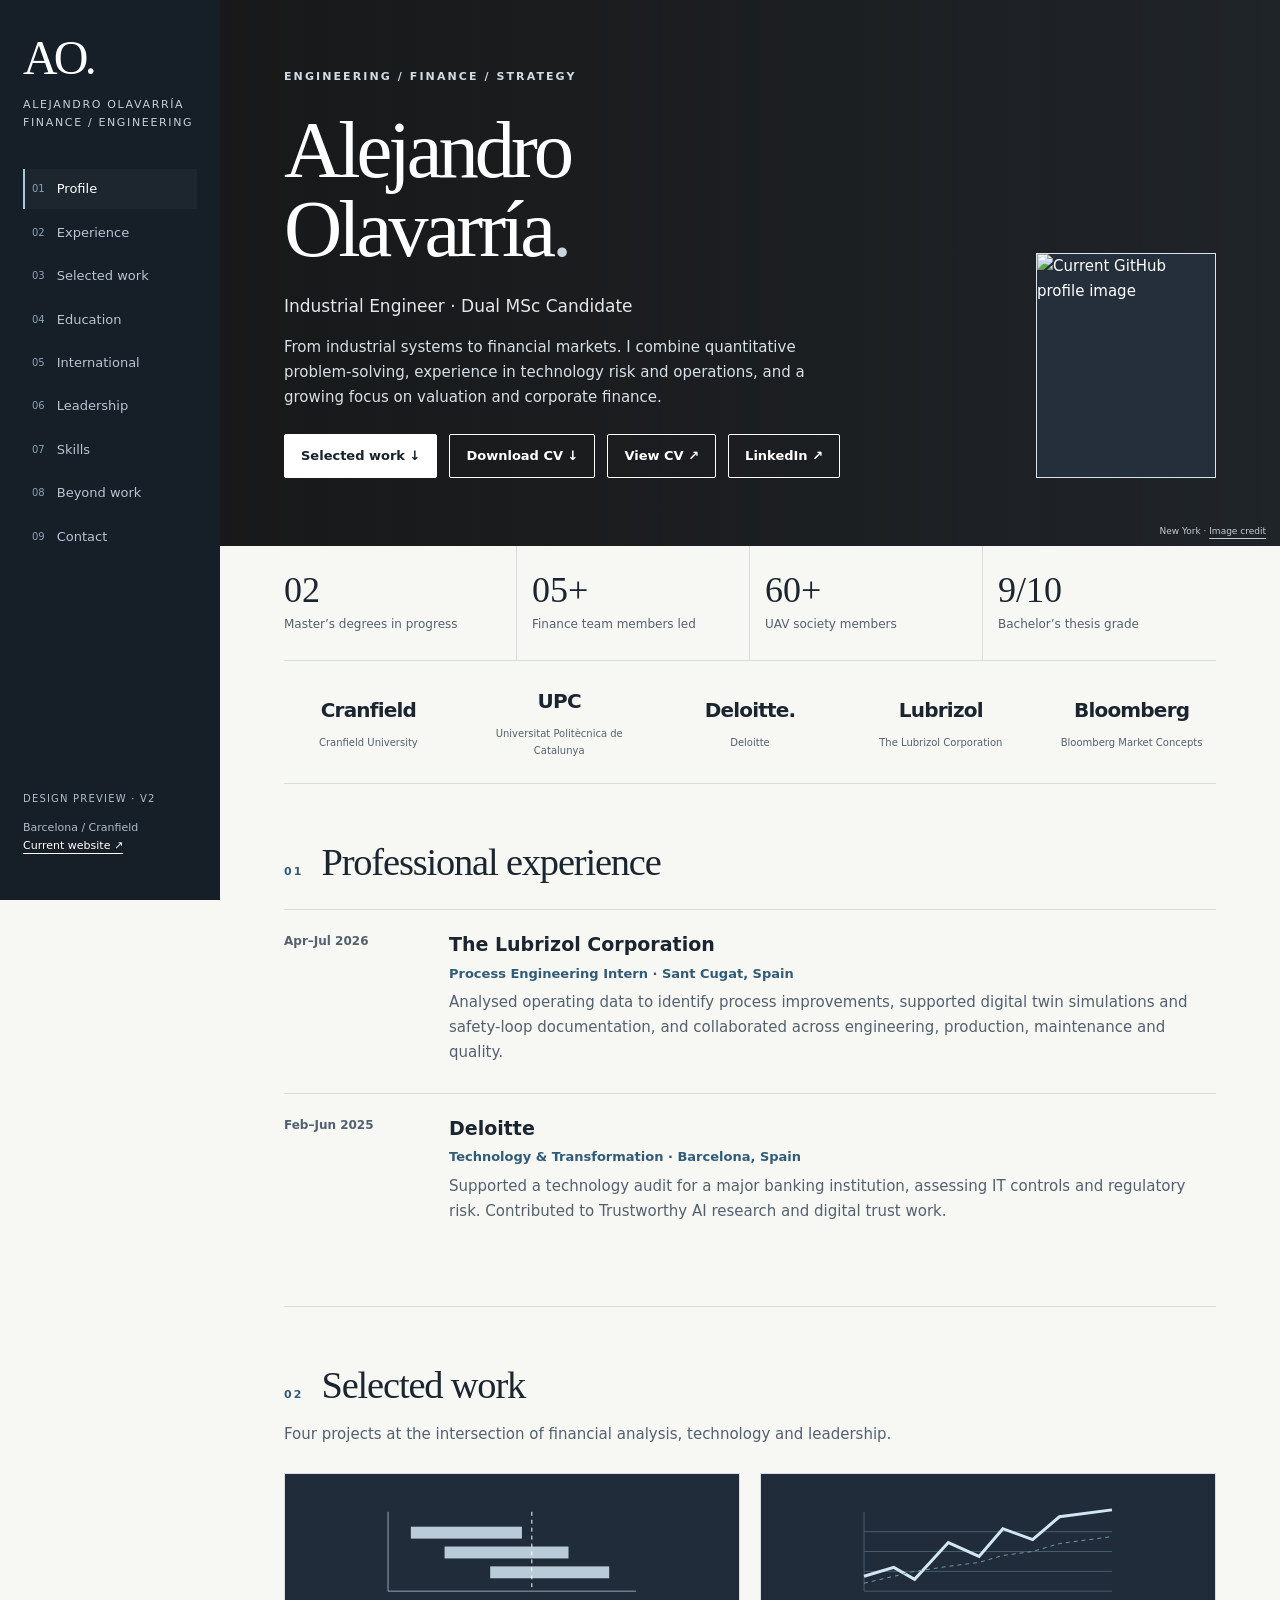
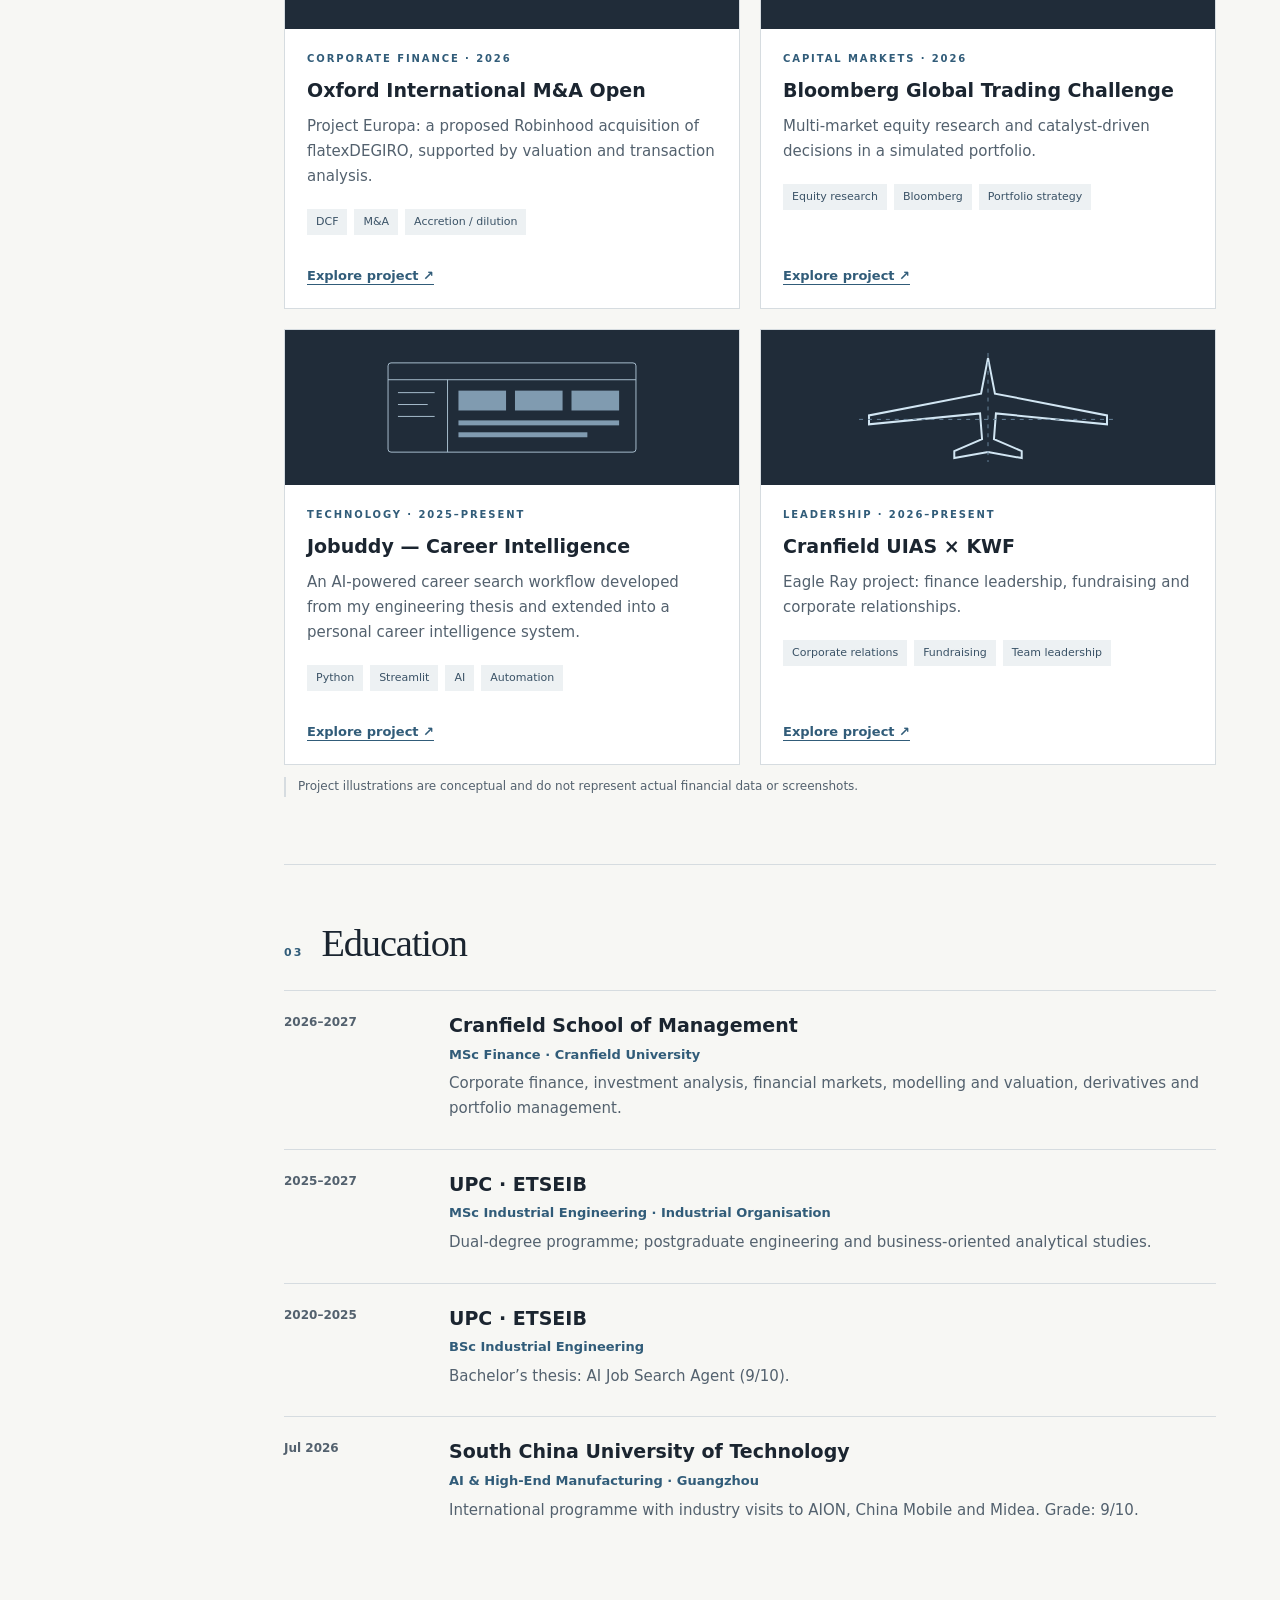
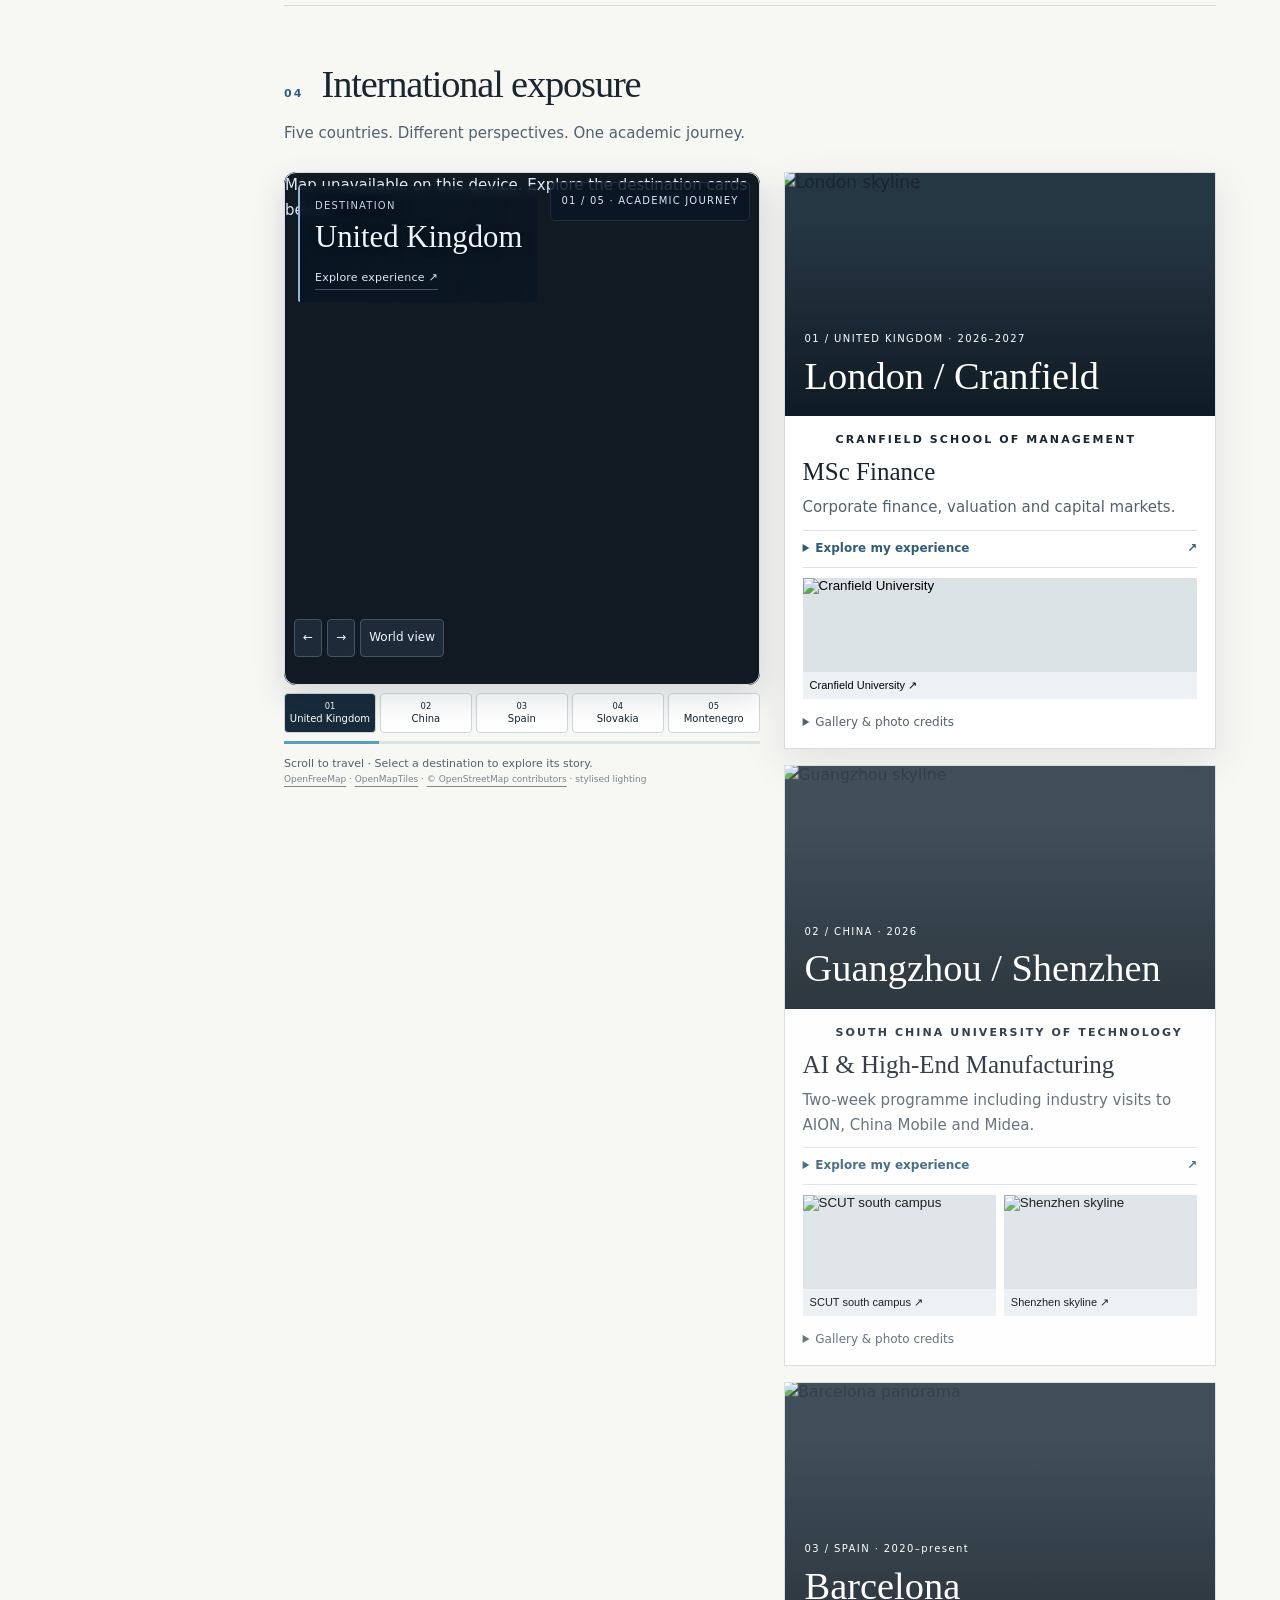
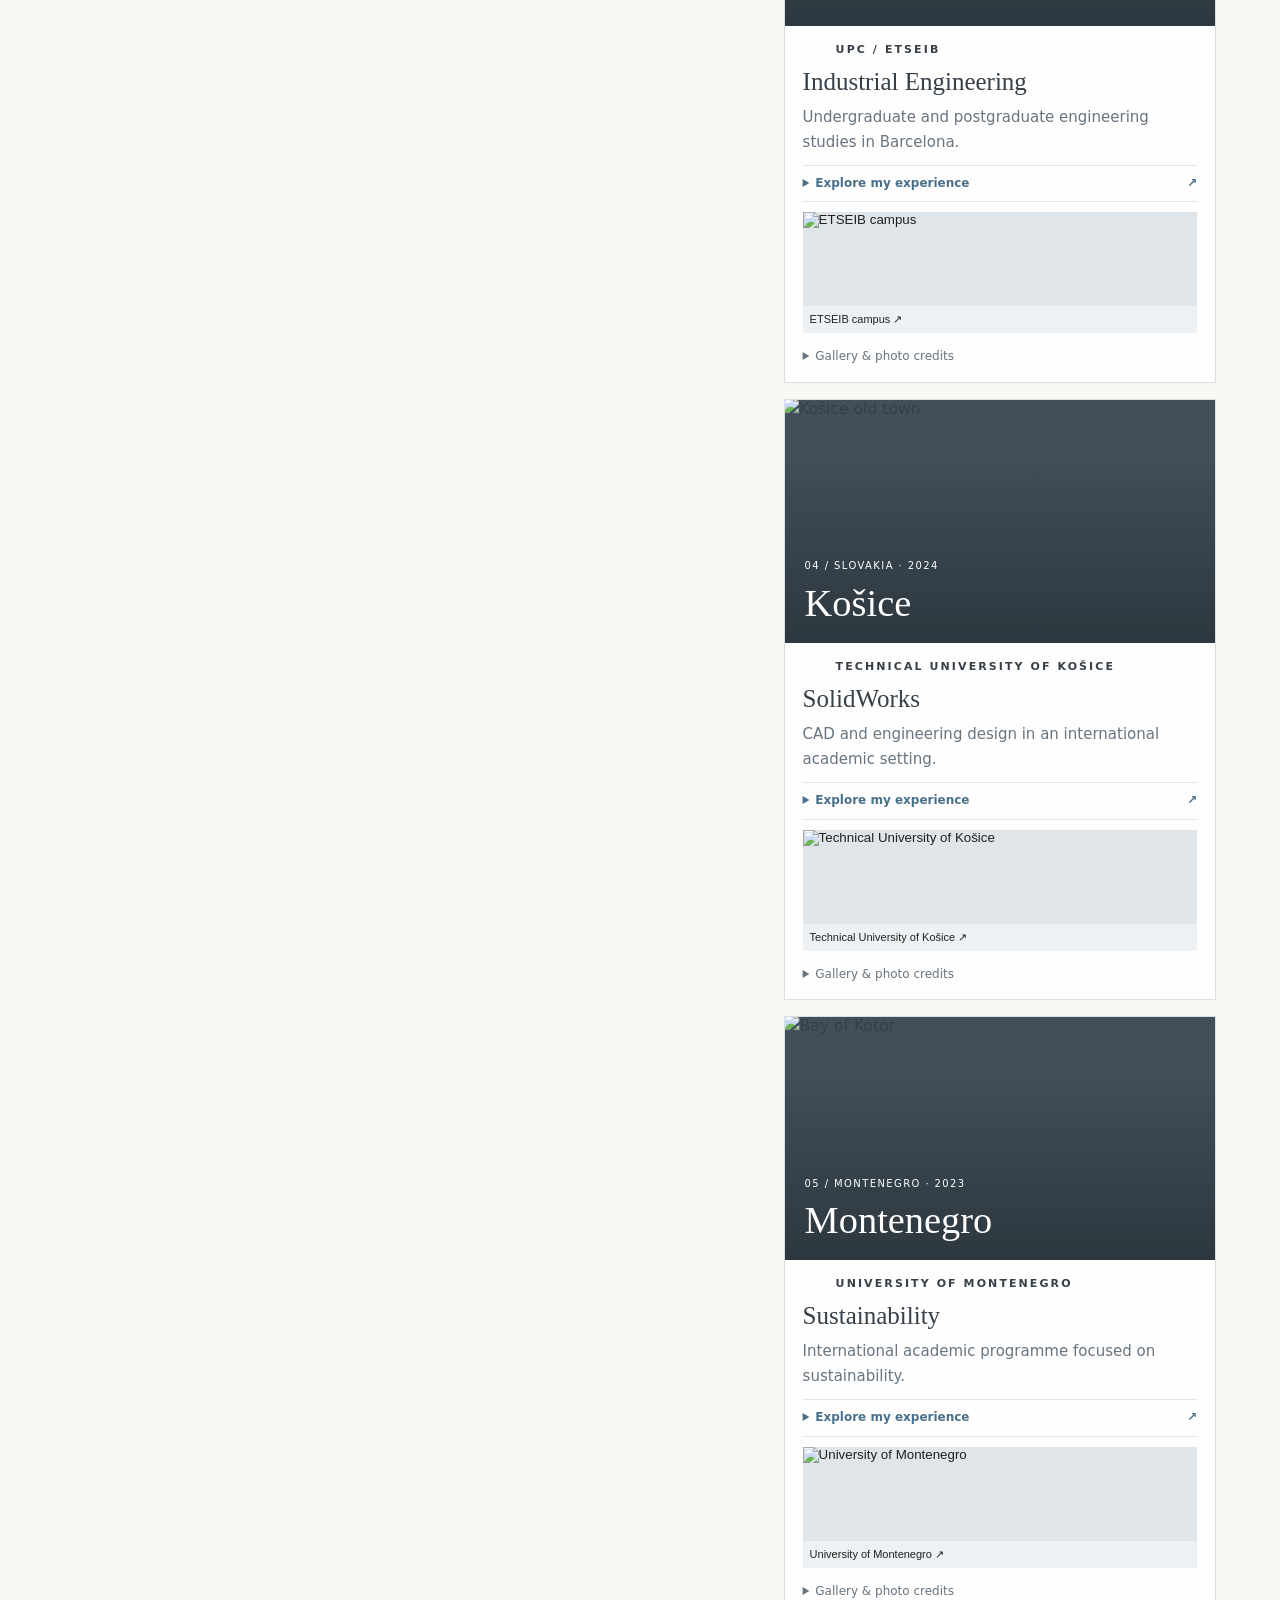
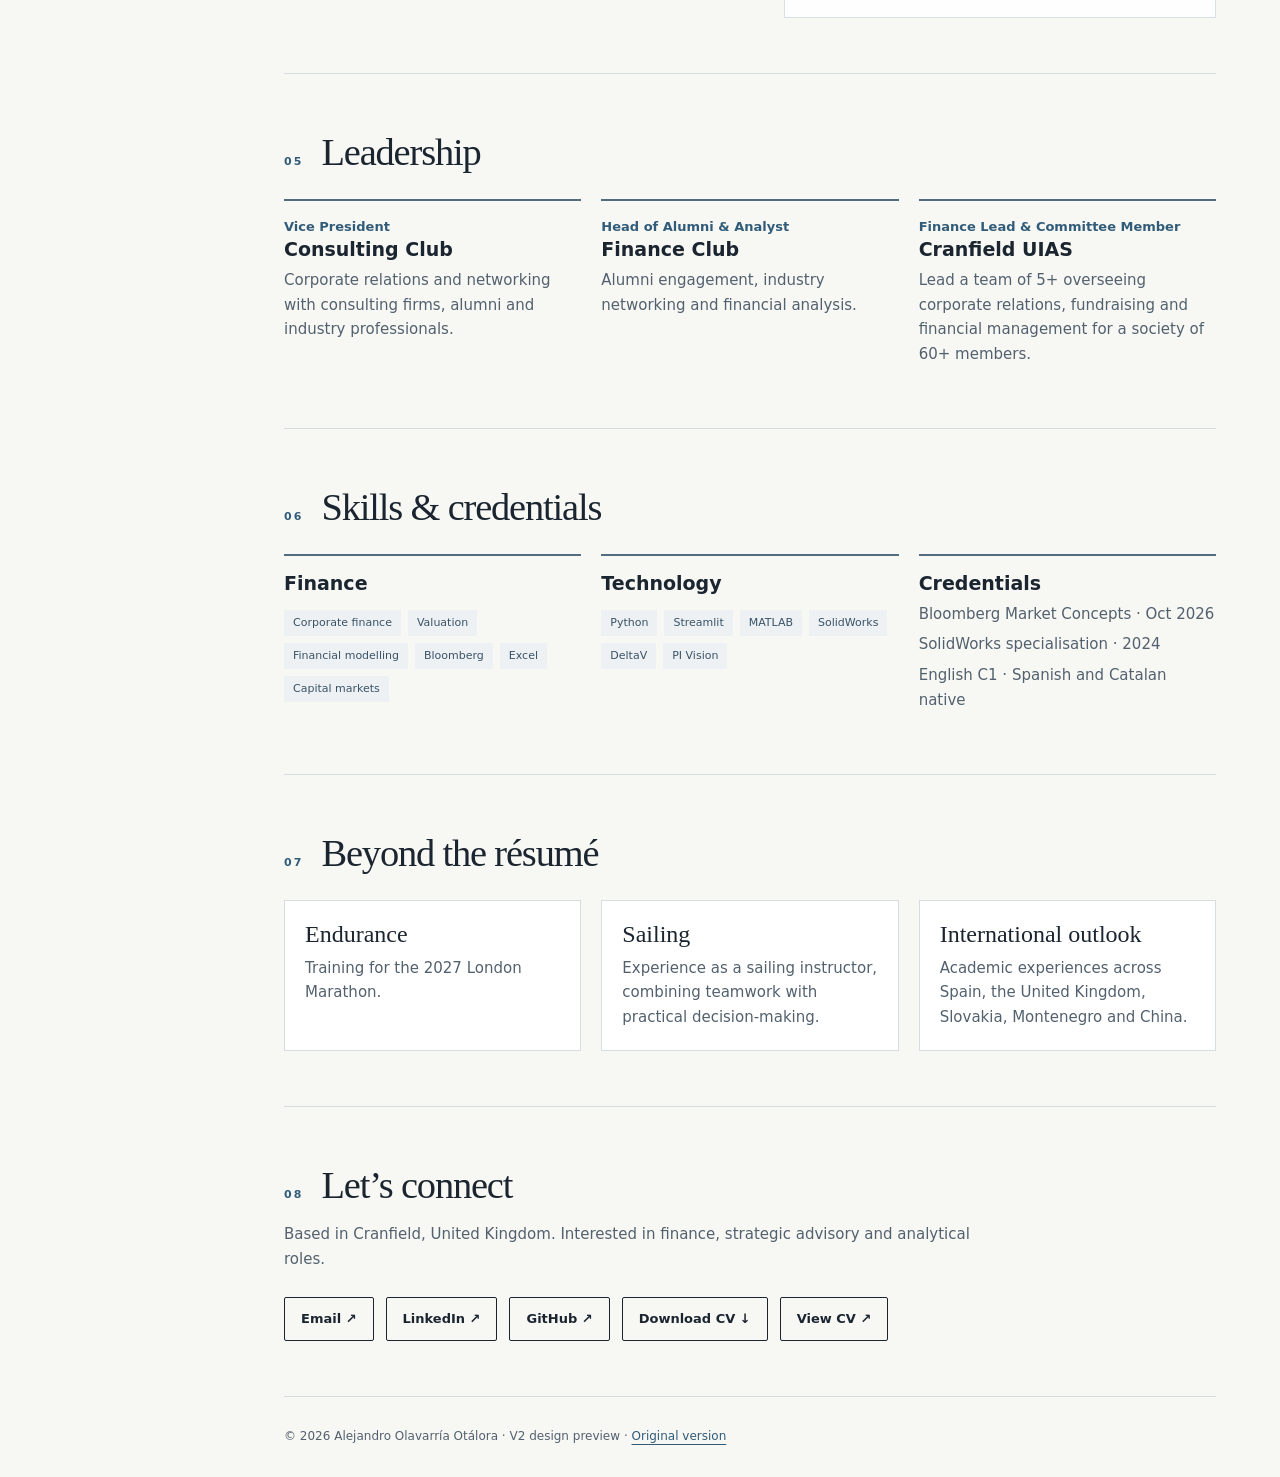
==== commit 17ac7315: "Refine portfolio project evidence and institutional branding" ====
--- a/v2/index.html
+++ b/v2/index.html
@@ -1,8 +1,8 @@
-<!doctype html><html lang="en"><head><meta charset="utf-8"><meta name="viewport" content="width=device-width,initial-scale=1"><meta name="robots" content="noindex, follow"><title>Alejandro Olavarría — Portfolio V2</title><link rel="icon" type="image/svg+xml" href="/v2/favicon.svg"><link rel="stylesheet" href="/v2/style.css?v=20261125-5"><link rel="stylesheet" href="https://cdn.jsdelivr.net/npm/maplibre-gl@4.7.1/dist/maplibre-gl.css"><script defer src="https://cdn.jsdelivr.net/npm/maplibre-gl@4.7.1/dist/maplibre-gl.js"></script></head><body><a class="skip" href="#profile">Skip to content</a><aside class="sidebar"><a class="mark" href="/v2/">AO.</a><div class="brand">ALEJANDRO OLAVARRÍA<br>FINANCE / ENGINEERING</div><nav aria-label="Portfolio sections"><a href="#profile"><small>01</small>Profile</a><a href="#experience"><small>02</small>Experience</a><a href="#projects"><small>03</small>Selected work</a><a href="#education"><small>04</small>Education</a><a href="#international"><small>05</small>International <span id="sidebar-country-flag" style="display:inline-block;width:18px;height:12px;flex:0 0 18px;background-image:url(https://flagcdn.com/gb.svg);background-size:contain;background-repeat:no-repeat;background-position:center;margin-left:auto" aria-hidden="true"></span></a><a href="#leadership"><small>06</small>Leadership</a><a href="#skills"><small>07</small>Skills</a><a href="#beyond"><small>08</small>Beyond work</a><a href="#contact"><small>09</small>Contact</a></nav><div class="sidebar-bottom"><span class="preview">Design preview · V2</span><p>Barcelona / Cranfield<br><a href="/">Current website ↗</a></p></div></aside><main class="main"><div class="hero" id="profile"><div class="hero-inner"><div><div class="kicker">Engineering / Finance / Strategy</div><h1>Alejandro<br>Olavarría<span style="color:#c8d5df">.</span></h1><div class="role">Industrial Engineer · Dual MSc Candidate</div><p>From industrial systems to financial markets. I combine quantitative problem-solving, experience in technology risk and operations, and a growing focus on valuation and corporate finance.</p><div class="actions"><a class="btn primary" href="#projects">Selected work ↓</a><a class="btn" href="/v2/Alejandro_Olavarria_CV_EN.pdf" download="Alejandro_Olavarria_CV_EN.pdf">Download CV ↓</a> <a class="btn" href="/v2/Alejandro_Olavarria_CV_EN.pdf" target="_blank" rel="noopener">View CV ↗</a><a class="btn" href="https://www.linkedin.com/in/alejandroolavarria/">LinkedIn ↗</a></div></div><img class="portrait" src="https://avatars.githubusercontent.com/u/219587122?v=4" alt="Current GitHub profile image" width="180" height="225"></div><span class="credit">New York · <a href="https://commons.wikimedia.org/wiki/File:New_York_in_black_and_white_(Unsplash).jpg">Image credit</a></span></div><div class="content"><div class="metrics"><div class="metric"><strong>02</strong><span>Master’s degrees in progress</span></div><div class="metric"><strong>05+</strong><span>Finance team members led</span></div><div class="metric"><strong>60+</strong><span>UAV society members</span></div><div class="metric"><strong>9/10</strong><span>Bachelor’s thesis grade</span></div></div>
-<div class="institution-strip" aria-label="Professional and academic affiliations"><a href="https://www.cranfield.ac.uk/" title="Cranfield University" target="_blank" rel="noopener"><img class="institution-logo" src="https://commons.wikimedia.org/wiki/Special:FilePath/Cranfield_logo_(edited).png" alt="Cranfield" onerror="this.hidden=true;this.nextElementSibling.hidden=false"><strong hidden>Cranfield</strong><small>Cranfield University</small></a><a href="https://www.upc.edu/" title="Universitat Politècnica de Catalunya" target="_blank" rel="noopener"><img class="institution-logo" src="https://commons.wikimedia.org/wiki/Special:FilePath/Logo_UPC.svg" alt="UPC" onerror="this.hidden=true;this.nextElementSibling.hidden=false"><strong hidden>UPC</strong><small>Universitat Politècnica de Catalunya</small></a><a href="https://www.deloitte.com/" title="Deloitte" target="_blank" rel="noopener"><img class="institution-logo" src="https://commons.wikimedia.org/wiki/Special:FilePath/Logo_of_Deloitte.svg" alt="Deloitte." onerror="this.hidden=true;this.nextElementSibling.hidden=false"><strong hidden>Deloitte.</strong><small>Deloitte</small></a><a href="https://www.lubrizol.com/" title="The Lubrizol Corporation" target="_blank" rel="noopener"><img class="institution-logo" src="https://commons.wikimedia.org/wiki/Special:FilePath/Lubrizol_Logo_2017.png" alt="Lubrizol" onerror="this.hidden=true;this.nextElementSibling.hidden=false"><strong hidden>Lubrizol</strong><small>The Lubrizol Corporation</small></a><a href="https://www.bloomberg.com/professional/" title="Bloomberg Market Concepts" target="_blank" rel="noopener"><img class="institution-logo" src="https://commons.wikimedia.org/wiki/Special:FilePath/Bloomberg_logo.svg" alt="Bloomberg" onerror="this.hidden=true;this.nextElementSibling.hidden=false"><strong hidden>Bloomberg</strong><small>Bloomberg Market Concepts</small></a></div><section id="experience"><div class="section-head"><span class="eyebrow">01</span><h2>Professional experience</h2></div><div class="timeline"><article class="entry"><div class="date">Apr–Jul 2026</div><div><h3>The Lubrizol Corporation</h3><div class="sub">Process Engineering Intern · Sant Cugat, Spain</div><p>Analysed operating data to identify process improvements, supported digital twin simulations and safety-loop documentation, and collaborated across engineering, production, maintenance and quality.</p></div></article><article class="entry"><div class="date">Feb–Jun 2025</div><div><h3>Deloitte</h3><div class="sub">Technology & Transformation · Barcelona, Spain</div><p>Supported a technology audit for a major banking institution, assessing IT controls and regulatory risk. Contributed to Trustworthy AI research and digital trust work.</p></div></article></div></section>
-<section id="projects"><div class="section-head"><span class="eyebrow">02</span><h2>Selected work</h2></div><p class="intro">Four projects at the intersection of financial analysis, technology and leadership.</p><div class="projects"><article class="project"><div class="project-visual"><svg viewBox="0 0 300 120" role="img" aria-label="Conceptual illustration, not project data"><path d="M25 100H275M25 20V100" stroke="#93a6b8" fill="none"/><g fill="#b9cbd8"><rect x="48" y="35" width="112" height="12"/><rect x="82" y="55" width="125" height="12"/><rect x="128" y="75" width="120" height="12"/></g><path d="M170 20V100" stroke="#fff" stroke-dasharray="4 4"/></svg></div><div class="project-body"><div class="eyebrow">Corporate finance · 2026</div><h3>Oxford International M&A Open</h3><p>A financial-sector acquisition proposal combining strategic screening, valuation and transaction analysis.</p><div class="tags"><span>DCF</span><span>M&A</span><span>Accretion / dilution</span></div><a class="link" href="/v2/ma.html">Explore project ↗</a></div></article><article class="project"><div class="project-visual"><svg viewBox="0 0 300 120" role="img" aria-label="Conceptual illustration, not project data"><g stroke="#587184" opacity=".7"><path d="M25 20V100H275M25 40H275M25 60H275M25 80H275" fill="none"/></g><path d="M25 85L55 76L76 88L110 51L141 65L165 37L195 48L222 25L275 18" stroke="#d2e6f3" stroke-width="3" fill="none"/><path d="M25 92L55 85L76 80L110 75L141 71L165 64L195 60L222 52L275 45" stroke="#7795ac" fill="none" stroke-dasharray="4 4"/></svg></div><div class="project-body"><div class="eyebrow">Capital markets · 2026</div><h3>Bloomberg Global Trading Challenge</h3><p>Multi-market equity research and catalyst-driven decisions in a simulated portfolio.</p><div class="tags"><span>Equity research</span><span>Bloomberg</span><span>Portfolio strategy</span></div><a class="link" href="/v2/markets.html">Explore project ↗</a></div></article><article class="project"><div class="project-visual"><svg viewBox="0 0 300 120" role="img" aria-label="Conceptual illustration, not project data"><rect x="25" y="15" width="250" height="90" rx="3" fill="none" stroke="#a7bdcd"/><path d="M25 32H275M85 32V105" stroke="#a7bdcd"/><g fill="#809bb0"><rect x="96" y="43" width="48" height="20"/><rect x="153" y="43" width="48" height="20"/><rect x="210" y="43" width="48" height="20"/><rect x="96" y="73" width="162" height="5"/><rect x="96" y="85" width="130" height="5"/></g><g stroke="#a7bdcd"><path d="M35 45H72M35 57H65M35 69H72"/></g></svg></div><div class="project-body"><div class="eyebrow">Technology · 2025–present</div><h3>Jobuddy — Career Intelligence</h3><p>An AI-powered career search workflow developed from my engineering thesis and extended into a personal career intelligence system.</p><div class="tags"><span>Python</span><span>Streamlit</span><span>AI</span><span>Automation</span></div><a class="link" href="/v2/job.html">Explore project ↗</a></div></article><article class="project"><div class="project-visual"><svg viewBox="0 0 300 120" role="img" aria-label="Conceptual illustration, not project data"><path d="M150 10L157 46L270 68L270 77L158 66L156 92L184 104L184 111L150 105L116 111V104L144 92L142 66L30 77V68L143 46Z" fill="none" stroke="#d2e6f3" stroke-width="2"/><path d="M150 5V115M20 72H280" stroke="#68849b" stroke-dasharray="4 5"/></svg></div><div class="project-body"><div class="eyebrow">Leadership · 2026–present</div><h3>Cranfield UIAS</h3><p>Finance leadership and corporate relationships within a student aerospace engineering society.</p><div class="tags"><span>Corporate relations</span><span>Fundraising</span><span>Team leadership</span></div><a class="link" href="/v2/uav.html">Explore project ↗</a></div></article></div><p class="note">Project illustrations are conceptual and do not represent actual financial data or screenshots.</p></section>
+<!doctype html><html lang="en"><head><meta charset="utf-8"><meta name="viewport" content="width=device-width,initial-scale=1"><meta name="robots" content="noindex, follow"><title>Alejandro Olavarría — Portfolio V2</title><link rel="icon" type="image/svg+xml" href="/v2/favicon.svg"><link rel="stylesheet" href="/v2/style.css?v=20261127-1"><link rel="stylesheet" href="https://cdn.jsdelivr.net/npm/maplibre-gl@4.7.1/dist/maplibre-gl.css"><script defer src="https://cdn.jsdelivr.net/npm/maplibre-gl@4.7.1/dist/maplibre-gl.js"></script></head><body><a class="skip" href="#profile">Skip to content</a><aside class="sidebar"><a class="mark" href="/v2/">AO.</a><div class="brand">ALEJANDRO OLAVARRÍA<br>FINANCE / ENGINEERING</div><nav aria-label="Portfolio sections"><a href="#profile"><small>01</small>Profile</a><a href="#experience"><small>02</small>Experience</a><a href="#projects"><small>03</small>Selected work</a><a href="#education"><small>04</small>Education</a><a href="#international"><small>05</small>International <span id="sidebar-country-flag" style="display:inline-block;width:18px;height:12px;flex:0 0 18px;background-image:url(https://flagcdn.com/gb.svg);background-size:contain;background-repeat:no-repeat;background-position:center;margin-left:auto" aria-hidden="true"></span></a><a href="#leadership"><small>06</small>Leadership</a><a href="#skills"><small>07</small>Skills</a><a href="#beyond"><small>08</small>Beyond work</a><a href="#contact"><small>09</small>Contact</a></nav><div class="sidebar-bottom"><span class="preview">Design preview · V2</span><p>Barcelona / Cranfield<br><a href="/">Current website ↗</a></p></div></aside><main class="main"><div class="hero" id="profile"><div class="hero-inner"><div><div class="kicker">Engineering / Finance / Strategy</div><h1>Alejandro<br>Olavarría<span style="color:#c8d5df">.</span></h1><div class="role">Industrial Engineer · Dual MSc Candidate</div><p>From industrial systems to financial markets. I combine quantitative problem-solving, experience in technology risk and operations, and a growing focus on valuation and corporate finance.</p><div class="actions"><a class="btn primary" href="#projects">Selected work ↓</a><a class="btn" href="/v2/Alejandro_Olavarria_CV_EN.pdf" download="Alejandro_Olavarria_CV_EN.pdf">Download CV ↓</a> <a class="btn" href="/v2/Alejandro_Olavarria_CV_EN.pdf" target="_blank" rel="noopener">View CV ↗</a><a class="btn" href="https://www.linkedin.com/in/alejandroolavarria/">LinkedIn ↗</a></div></div><img class="portrait" src="https://avatars.githubusercontent.com/u/219587122?v=4" alt="Current GitHub profile image" width="180" height="225"></div><span class="credit">New York · <a href="https://commons.wikimedia.org/wiki/File:New_York_in_black_and_white_(Unsplash).jpg">Image credit</a></span></div><div class="content"><div class="metrics"><div class="metric"><strong>02</strong><span>Master’s degrees in progress</span></div><div class="metric"><strong>05+</strong><span>Finance team members led</span></div><div class="metric"><strong>60+</strong><span>UAV society members</span></div><div class="metric"><strong>9/10</strong><span>Bachelor’s thesis grade</span></div></div>
+<div class="institution-strip" aria-label="Professional and academic affiliations"><a href="https://www.cranfield.ac.uk/" title="Cranfield University" target="_blank" rel="noopener"><img class="institution-logo" src="https://commons.wikimedia.org/wiki/Special:FilePath/Cranfield_logo_(edited).png" alt="Cranfield" onerror="this.hidden=true;this.nextElementSibling.hidden=false"><strong hidden>Cranfield</strong><small>Cranfield University</small></a><a href="https://www.upc.edu/" title="Universitat Politècnica de Catalunya" target="_blank" rel="noopener"><img class="institution-logo" src="https://commons.wikimedia.org/wiki/Special:FilePath/Logo_UPC.svg" alt="UPC" onerror="this.hidden=true;this.nextElementSibling.hidden=false"><strong hidden>UPC</strong><small>Universitat Politècnica de Catalunya</small></a><a href="https://www.deloitte.com/" title="Deloitte" target="_blank" rel="noopener"><img class="institution-logo" src="https://commons.wikimedia.org/wiki/Special:FilePath/Logo_of_Deloitte.svg" alt="Deloitte." onerror="this.hidden=true;this.nextElementSibling.hidden=false"><strong hidden>Deloitte.</strong><small>Deloitte</small></a><a href="https://www.lubrizol.com/" title="The Lubrizol Corporation" target="_blank" rel="noopener"><img class="institution-logo lubrizol-logo" src="https://commons.wikimedia.org/wiki/Special:FilePath/Lubrizol_Logo_2017.png" alt="Lubrizol" onerror="this.hidden=true;this.nextElementSibling.hidden=false"><strong hidden>Lubrizol</strong><small>The Lubrizol Corporation</small></a><a href="https://www.bloomberg.com/professional/" title="Bloomberg Market Concepts" target="_blank" rel="noopener"><img class="institution-logo" src="https://commons.wikimedia.org/wiki/Special:FilePath/Bloomberg_logo.svg" alt="Bloomberg" onerror="this.hidden=true;this.nextElementSibling.hidden=false"><strong hidden>Bloomberg</strong><small>Bloomberg Market Concepts</small></a></div><section id="experience"><div class="section-head"><span class="eyebrow">01</span><h2>Professional experience</h2></div><div class="timeline"><article class="entry"><div class="date">Apr–Jul 2026</div><div><h3>The Lubrizol Corporation</h3><div class="sub">Process Engineering Intern · Sant Cugat, Spain</div><p>Analysed operating data to identify process improvements, supported digital twin simulations and safety-loop documentation, and collaborated across engineering, production, maintenance and quality.</p></div></article><article class="entry"><div class="date">Feb–Jun 2025</div><div><h3>Deloitte</h3><div class="sub">Technology & Transformation · Barcelona, Spain</div><p>Supported a technology audit for a major banking institution, assessing IT controls and regulatory risk. Contributed to Trustworthy AI research and digital trust work.</p></div></article></div></section>
+<section id="projects"><div class="section-head"><span class="eyebrow">02</span><h2>Selected work</h2></div><p class="intro">Four projects at the intersection of financial analysis, technology and leadership.</p><div class="projects"><article class="project"><div class="project-visual"><svg viewBox="0 0 300 120" role="img" aria-label="Conceptual illustration, not project data"><path d="M25 100H275M25 20V100" stroke="#93a6b8" fill="none"/><g fill="#b9cbd8"><rect x="48" y="35" width="112" height="12"/><rect x="82" y="55" width="125" height="12"/><rect x="128" y="75" width="120" height="12"/></g><path d="M170 20V100" stroke="#fff" stroke-dasharray="4 4"/></svg></div><div class="project-body"><div class="eyebrow">Corporate finance · 2026</div><h3>Oxford International M&A Open</h3><p>Project Europa: a proposed Robinhood acquisition of flatexDEGIRO, supported by valuation and transaction analysis.</p><div class="tags"><span>DCF</span><span>M&A</span><span>Accretion / dilution</span></div><a class="link" href="/v2/ma.html">Explore project ↗</a></div></article><article class="project"><div class="project-visual"><svg viewBox="0 0 300 120" role="img" aria-label="Conceptual illustration, not project data"><g stroke="#587184" opacity=".7"><path d="M25 20V100H275M25 40H275M25 60H275M25 80H275" fill="none"/></g><path d="M25 85L55 76L76 88L110 51L141 65L165 37L195 48L222 25L275 18" stroke="#d2e6f3" stroke-width="3" fill="none"/><path d="M25 92L55 85L76 80L110 75L141 71L165 64L195 60L222 52L275 45" stroke="#7795ac" fill="none" stroke-dasharray="4 4"/></svg></div><div class="project-body"><div class="eyebrow">Capital markets · 2026</div><h3>Bloomberg Global Trading Challenge</h3><p>Multi-market equity research and catalyst-driven decisions in a simulated portfolio.</p><div class="tags"><span>Equity research</span><span>Bloomberg</span><span>Portfolio strategy</span></div><a class="link" href="/v2/markets.html">Explore project ↗</a></div></article><article class="project"><div class="project-visual"><svg viewBox="0 0 300 120" role="img" aria-label="Conceptual illustration, not project data"><rect x="25" y="15" width="250" height="90" rx="3" fill="none" stroke="#a7bdcd"/><path d="M25 32H275M85 32V105" stroke="#a7bdcd"/><g fill="#809bb0"><rect x="96" y="43" width="48" height="20"/><rect x="153" y="43" width="48" height="20"/><rect x="210" y="43" width="48" height="20"/><rect x="96" y="73" width="162" height="5"/><rect x="96" y="85" width="130" height="5"/></g><g stroke="#a7bdcd"><path d="M35 45H72M35 57H65M35 69H72"/></g></svg></div><div class="project-body"><div class="eyebrow">Technology · 2025–present</div><h3>Jobuddy — Career Intelligence</h3><p>An AI-powered career search workflow developed from my engineering thesis and extended into a personal career intelligence system.</p><div class="tags"><span>Python</span><span>Streamlit</span><span>AI</span><span>Automation</span></div><a class="link" href="/v2/job.html">Explore project ↗</a></div></article><article class="project"><div class="project-visual"><svg viewBox="0 0 300 120" role="img" aria-label="Conceptual illustration, not project data"><path d="M150 10L157 46L270 68L270 77L158 66L156 92L184 104L184 111L150 105L116 111V104L144 92L142 66L30 77V68L143 46Z" fill="none" stroke="#d2e6f3" stroke-width="2"/><path d="M150 5V115M20 72H280" stroke="#68849b" stroke-dasharray="4 5"/></svg></div><div class="project-body"><div class="eyebrow">Leadership · 2026–present</div><h3>Cranfield UIAS × KWF</h3><p>Eagle Ray project: finance leadership, fundraising and corporate relationships.</p><div class="tags"><span>Corporate relations</span><span>Fundraising</span><span>Team leadership</span></div><a class="link" href="/v2/uav.html">Explore project ↗</a></div></article></div><p class="note">Project illustrations are conceptual and do not represent actual financial data or screenshots.</p></section>
 <section id="education"><div class="section-head"><span class="eyebrow">03</span><h2>Education</h2></div><div class="timeline"><article class="entry"><div class="date">2026–2027</div><div><h3>Cranfield School of Management</h3><div class="sub">MSc Finance · Cranfield University</div><p>Corporate finance, investment analysis, financial markets, modelling and valuation, derivatives and portfolio management.</p></div></article><article class="entry"><div class="date">2025–2027</div><div><h3>UPC · ETSEIB</h3><div class="sub">MSc Industrial Engineering · Industrial Organisation</div><p>Dual-degree programme; postgraduate engineering and business-oriented analytical studies.</p></div></article><article class="entry"><div class="date">2020–2025</div><div><h3>UPC · ETSEIB</h3><div class="sub">BSc Industrial Engineering</div><p>Bachelor’s thesis: AI Job Search Agent (9/10).</p></div></article><article class="entry"><div class="date">Jul 2026</div><div><h3>South China University of Technology</h3><div class="sub">AI & High-End Manufacturing · Guangzhou</div><p>International programme with industry visits to AION, China Mobile and Midea. Grade: 9/10.</p></div></article></div></section>
 <section id="international"><div class="section-head"><span class="eyebrow">04</span><h2>International exposure</h2></div><p class="intro">Five countries. Different perspectives. One academic journey.</p><div class="atlas"><div class="atlas-stage"><div class="atlas-map"><div id="journey-map" aria-label="Interactive geographic map"></div><div class="atlas-overlay"><span id="atlas-count">01 / 05</span> · ACADEMIC JOURNEY</div><div class="atlas-destination" aria-live="polite"><span id="atlas-status">CURRENT DESTINATION</span><strong id="atlas-city">United Kingdom</strong><small id="atlas-country"></small><button type="button" id="atlas-explore" class="atlas-explore">Explore experience ↗</button></div><div class="atlas-controls"><button type="button" id="atlas-prev" aria-label="Previous destination">←</button><button type="button" id="atlas-next" aria-label="Next destination">→</button><button type="button" id="atlas-world">World view</button></div></div><div class="atlas-nav"><button type="button" data-go="0"><small>01 </small>United Kingdom</button><button type="button" data-go="1"><small>02 </small>China</button><button type="button" data-go="2"><small>03 </small>Spain</button><button type="button" data-go="3"><small>04 </small>Slovakia</button><button type="button" data-go="4"><small>05 </small>Montenegro</button></div><div class="atlas-progress"><i></i></div><p class="map-hint">Scroll to travel · Select a destination to explore its story. <span class="atlas-credits"><a href="https://openfreemap.org/" target="_blank" rel="noopener">OpenFreeMap</a> · <a href="https://www.openmaptiles.org/" target="_blank" rel="noopener">OpenMapTiles</a> · <a href="https://www.openstreetmap.org/copyright" target="_blank" rel="noopener">© OpenStreetMap contributors</a> · stylised lighting</span></p></div><div class="atlas-destinations"><article class="atlas-card" id="atlas-0"><div class="atlas-photo"><img src="https://commons.wikimedia.org/wiki/Special:FilePath/View_of_the_City_of_London_skyline.jpg?width=1280" alt="London skyline" loading="lazy" decoding="async"><div class="atlas-title"><small>01 / UNITED KINGDOM · 2026–2027</small><h3>London / Cranfield</h3></div></div><div class="atlas-copy"><span class="eyebrow destination-institution"><span class="destination-flag" style="background-image:url('https://flagcdn.com/gb.svg');display:inline-block;width:20px;height:14px;flex:0 0 20px;background-size:contain;background-position:center;background-repeat:no-repeat" aria-hidden="true"></span>Cranfield School of Management</span><h4>MSc Finance</h4><p>Corporate finance, valuation and capital markets.</p><details class="experience-details" id="experience-0"><summary>Explore my experience <span aria-hidden="true">↗</span></summary><h5>Finance, valuation & capital markets</h5><p>MSc Finance at Cranfield School of Management, alongside the MSc in Industrial Engineering at UPC. Coursework includes corporate finance, investment analysis, financial markets, modelling and valuation.</p><p>Outside the classroom: Vice President of the Consulting Club, Head of Alumni & Analyst at the Finance Club, and Finance Lead & Committee Member of UIAS.</p></details><div class="atlas-thumbs"><button type="button" data-photo="0:1"><img src="https://commons.wikimedia.org/wiki/Special:FilePath/Cranfield_University_Whittle_Building.jpg?width=640" alt="Cranfield University" loading="lazy"><span>Cranfield University ↗</span></button></div><details><summary>Gallery & photo credits</summary><p><button type="button" class="photo-link" data-photo="0:0">London skyline ↗</button><br><small><a href="https://commons.wikimedia.org/wiki/File:View_of_the_City_of_London_skyline.jpg" target="_blank" rel="noopener">Tristan Surtel · CC BY-SA 4.0 · Wikimedia Commons</a> (display crop)</small></p><p><button type="button" class="photo-link" data-photo="0:1">Cranfield University ↗</button><br><small><a href="https://commons.wikimedia.org/wiki/File:Cranfield_University_Whittle_Building.jpg" target="_blank" rel="noopener">Fusion2018 · CC BY-SA 4.0 · Wikimedia Commons</a> (display crop)</small></p></details></div></article><article class="atlas-card" id="atlas-1"><div class="atlas-photo"><img src="https://commons.wikimedia.org/wiki/Special:FilePath/GuangzhouSkyline2020.jpg?width=1280" alt="Guangzhou skyline" loading="lazy" decoding="async"><div class="atlas-title"><small>02 / CHINA · 2026</small><h3>Guangzhou / Shenzhen</h3></div></div><div class="atlas-copy"><span class="eyebrow destination-institution"><span class="destination-flag" style="background-image:url('https://flagcdn.com/cn.svg');display:inline-block;width:20px;height:14px;flex:0 0 20px;background-size:contain;background-position:center;background-repeat:no-repeat" aria-hidden="true"></span>South China University of Technology</span><h4>AI & High-End Manufacturing</h4><p>Two-week programme including industry visits to AION, China Mobile and Midea.</p><details class="experience-details" id="experience-1"><summary>Explore my experience <span aria-hidden="true">↗</span></summary><h5>AI & advanced manufacturing</h5><p>A two-week international programme at South China University of Technology in July 2026, exploring artificial intelligence and its adoption in advanced manufacturing.</p><p>Industry visits to AION, China Mobile and Midea provided first-hand exposure to industrial applications of emerging technologies.</p></details><div class="atlas-thumbs"><button type="button" data-photo="1:1"><img src="https://commons.wikimedia.org/wiki/Special:FilePath/South_China_University_of_Technology_South_Campus.jpg?width=640" alt="SCUT south campus" loading="lazy"><span>SCUT south campus ↗</span></button><button type="button" data-photo="1:2"><img src="https://commons.wikimedia.org/wiki/Special:FilePath/Skyline_in_Shenzhen_(20250327).jpg?width=640" alt="Shenzhen skyline" loading="lazy"><span>Shenzhen skyline ↗</span></button></div><details><summary>Gallery & photo credits</summary><p><button type="button" class="photo-link" data-photo="1:0">Guangzhou skyline ↗</button><br><small><a href="https://commons.wikimedia.org/wiki/File:GuangzhouSkyline2020.jpg" target="_blank" rel="noopener">Josephua · CC BY-SA 4.0 · Wikimedia Commons</a> (display crop)</small></p><p><button type="button" class="photo-link" data-photo="1:1">SCUT south campus ↗</button><br><small><a href="https://commons.wikimedia.org/wiki/File:South_China_University_of_Technology_South_Campus.jpg" target="_blank" rel="noopener">LPS.1 · CC0 · Wikimedia Commons</a> (display crop)</small></p><p><button type="button" class="photo-link" data-photo="1:2">Shenzhen skyline ↗</button><br><small><a href="https://commons.wikimedia.org/wiki/File:Skyline_in_Shenzhen_(20250327).jpg" target="_blank" rel="noopener">CC0 · see source · Wikimedia Commons</a> (display crop)</small></p></details></div></article><article class="atlas-card" id="atlas-2"><div class="atlas-photo"><img src="https://commons.wikimedia.org/wiki/Special:FilePath/Vista_de_Barcelona.jpg?width=1280" alt="Barcelona panorama" loading="lazy" decoding="async"><div class="atlas-title"><small>03 / SPAIN · 2020–present</small><h3>Barcelona</h3></div></div><div class="atlas-copy"><span class="eyebrow destination-institution"><span class="destination-flag" style="background-image:url('https://flagcdn.com/es.svg');display:inline-block;width:20px;height:14px;flex:0 0 20px;background-size:contain;background-position:center;background-repeat:no-repeat" aria-hidden="true"></span>UPC / ETSEIB</span><h4>Industrial Engineering</h4><p>Undergraduate and postgraduate engineering studies in Barcelona.</p><details class="experience-details" id="experience-2"><summary>Explore my experience <span aria-hidden="true">↗</span></summary><h5>Engineering & professional experience</h5><p>Industrial Engineering at UPC / ETSEIB: BSc (2020–2025) and MSc in Industrial Engineering, Industrial Organisation (from 2025).</p><p>Professional experience includes technology audit and AI regulatory research at Deloitte, and process engineering, digital twin and production data work at Lubrizol.</p></details><div class="atlas-thumbs"><button type="button" data-photo="2:1"><img src="https://commons.wikimedia.org/wiki/Special:FilePath/ETSEIB.JPG?width=640" alt="ETSEIB campus" loading="lazy"><span>ETSEIB campus ↗</span></button></div><details><summary>Gallery & photo credits</summary><p><button type="button" class="photo-link" data-photo="2:0">Barcelona panorama ↗</button><br><small><a href="https://commons.wikimedia.org/wiki/File:Vista_de_Barcelona.jpg" target="_blank" rel="noopener">zenilorac · CC BY 2.0 · Wikimedia Commons</a> (display crop)</small></p><p><button type="button" class="photo-link" data-photo="2:1">ETSEIB campus ↗</button><br><small><a href="https://commons.wikimedia.org/wiki/File:ETSEIB.JPG" target="_blank" rel="noopener">Author and CC BY-SA 3.0 on source · Wikimedia Commons</a> (display crop)</small></p></details></div></article><article class="atlas-card" id="atlas-3"><div class="atlas-photo"><img src="https://commons.wikimedia.org/wiki/Special:FilePath/Kosice_(Kassa)_-_St.Elizabeth_Cathedral_from_Hlavna_-_panoramio.jpg?width=1280" alt="Košice old town" loading="lazy" decoding="async"><div class="atlas-title"><small>04 / SLOVAKIA · 2024</small><h3>Košice</h3></div></div><div class="atlas-copy"><span class="eyebrow destination-institution"><span class="destination-flag" style="background-image:url('https://flagcdn.com/sk.svg');display:inline-block;width:20px;height:14px;flex:0 0 20px;background-size:contain;background-position:center;background-repeat:no-repeat" aria-hidden="true"></span>Technical University of Košice</span><h4>SolidWorks</h4><p>CAD and engineering design in an international academic setting.</p><details class="experience-details" id="experience-3"><summary>Explore my experience <span aria-hidden="true">↗</span></summary><h5>CAD & engineering design</h5><p>SolidWorks specialisation at the Technical University of Košice in 2024.</p><p>International teamwork and engineering design, including a team project involving a 3D-printed steering wheel.</p></details><div class="atlas-thumbs"><button type="button" data-photo="3:1"><img src="https://commons.wikimedia.org/wiki/Special:FilePath/Technical_university_of_Kosice_-_main_campus.jpg?width=640" alt="Technical University of Košice" loading="lazy"><span>Technical University of Košice ↗</span></button></div><details><summary>Gallery & photo credits</summary><p><button type="button" class="photo-link" data-photo="3:0">Košice old town ↗</button><br><small><a href="https://commons.wikimedia.org/wiki/File:Kosice_(Kassa)_-_St.Elizabeth_Cathedral_from_Hlavna_-_panoramio.jpg" target="_blank" rel="noopener">Author and CC BY-SA 3.0 on source · Wikimedia Commons</a> (display crop)</small></p><p><button type="button" class="photo-link" data-photo="3:1">Technical University of Košice ↗</button><br><small><a href="https://commons.wikimedia.org/wiki/File:Technical_university_of_Kosice_-_main_campus.jpg" target="_blank" rel="noopener">Pavol Kaleja · license on source · Wikimedia Commons</a> (display crop)</small></p></details></div></article><article class="atlas-card" id="atlas-4"><div class="atlas-photo"><img src="https://commons.wikimedia.org/wiki/Special:FilePath/View_of_Kotor_bay_and_old_town.jpg?width=1280" alt="Bay of Kotor" loading="lazy" decoding="async"><div class="atlas-title"><small>05 / MONTENEGRO · 2023</small><h3>Montenegro</h3></div></div><div class="atlas-copy"><span class="eyebrow destination-institution"><span class="destination-flag" style="background-image:url('https://flagcdn.com/me.svg');display:inline-block;width:20px;height:14px;flex:0 0 20px;background-size:contain;background-position:center;background-repeat:no-repeat" aria-hidden="true"></span>University of Montenegro</span><h4>Sustainability</h4><p>International academic programme focused on sustainability.</p><details class="experience-details" id="experience-4"><summary>Explore my experience <span aria-hidden="true">↗</span></summary><h5>Sustainability</h5><p>International sustainability programme at the University of Montenegro in 2023.</p><p>An opportunity to explore sustainability in an international academic environment.</p></details><div class="atlas-thumbs"><button type="button" data-photo="4:1"><img src="https://commons.wikimedia.org/wiki/Special:FilePath/University_of_Montenegro_Faculty_of_Electrical_Engineering.jpg?width=640" alt="University of Montenegro" loading="lazy"><span>University of Montenegro ↗</span></button></div><details><summary>Gallery & photo credits</summary><p><button type="button" class="photo-link" data-photo="4:0">Bay of Kotor ↗</button><br><small><a href="https://commons.wikimedia.org/wiki/File:View_of_Kotor_bay_and_old_town.jpg" target="_blank" rel="noopener">Jaakko Luttinen · CC BY-SA 4.0 · Wikimedia Commons</a> (display crop)</small></p><p><button type="button" class="photo-link" data-photo="4:1">University of Montenegro ↗</button><br><small><a href="https://commons.wikimedia.org/wiki/File:University_of_Montenegro_Faculty_of_Electrical_Engineering.jpg" target="_blank" rel="noopener">Author and license on source · Wikimedia Commons</a> (display crop)</small></p></details></div></article></div></div><dialog id="atlas-gallery"><button type="button" id="gallery-close" aria-label="Close gallery">×</button><img alt=""><p id="gallery-caption"></p><div class="atlas-controls-inline"><button type="button" id="gallery-prev">← Previous</button><button type="button" id="gallery-next">Next →</button></div></dialog></section><section id="leadership"><div class="section-head"><span class="eyebrow">05</span><h2>Leadership</h2></div><div class="leaders"><article class="lead"><div class="sub">Vice President</div><h3>Consulting Club</h3><p>Corporate relations and networking with consulting firms, alumni and industry professionals.</p></article><article class="lead"><div class="sub">Head of Alumni & Analyst</div><h3>Finance Club</h3><p>Alumni engagement, industry networking and financial analysis.</p></article><article class="lead"><div class="sub">Finance Lead & Committee Member</div><h3>Cranfield UIAS</h3><p>Lead a team of 5+ overseeing corporate relations, fundraising and financial management for a society of 60+ members.</p></article></div></section>
 <section id="skills"><div class="section-head"><span class="eyebrow">06</span><h2>Skills & credentials</h2></div><div class="leaders"><article class="lead"><h3>Finance</h3><div class="tags"><span>Corporate finance</span><span>Valuation</span><span>Financial modelling</span><span>Bloomberg</span><span>Excel</span><span>Capital markets</span></div></article><article class="lead"><h3>Technology</h3><div class="tags"><span>Python</span><span>Streamlit</span><span>MATLAB</span><span>SolidWorks</span><span>DeltaV</span><span>PI Vision</span></div></article><article class="lead"><h3>Credentials</h3><p>Bloomberg Market Concepts · Oct 2026</p><p>SolidWorks specialisation · 2024</p><p>English C1 · Spanish and Catalan native</p></article></div></section>
 <section id="beyond"><div class="section-head"><span class="eyebrow">07</span><h2>Beyond the résumé</h2></div><div class="personal"><article><strong>Endurance</strong><p>Training for the 2027 London Marathon.</p></article><article><strong>Sailing</strong><p>Experience as a sailing instructor, combining teamwork with practical decision-making.</p></article><article><strong>International outlook</strong><p>Academic experiences across Spain, the United Kingdom, Slovakia, Montenegro and China.</p></article></div></section>
-<section id="contact"><div class="section-head"><span class="eyebrow">08</span><h2>Let’s connect</h2></div><p class="intro">Based in Cranfield, United Kingdom. Interested in finance, strategic advisory and analytical roles.</p><div class="actions"><a class="btn" href="mailto:alejandro.olavarria02@gmail.com">Email ↗</a><a class="btn" href="https://www.linkedin.com/in/alejandroolavarria/">LinkedIn ↗</a><a class="btn" href="https://github.com/alejandroolavarria">GitHub ↗</a><a class="btn" href="/v2/Alejandro_Olavarria_CV_EN.pdf" download="Alejandro_Olavarria_CV_EN.pdf">Download CV ↓</a> <a class="btn" href="/v2/Alejandro_Olavarria_CV_EN.pdf" target="_blank" rel="noopener">View CV ↗</a></div></section><footer class="footer">© 2026 Alejandro Olavarría Otálora · V2 design preview · <a href="/">Original version</a></footer></div></main><script>const links=[...document.querySelectorAll(".sidebar nav a")];const targets=links.map(a=>document.querySelector(a.hash));function update(){let active=targets[0];for(const t of targets){if(t.getBoundingClientRect().top<=130)active=t}if(innerHeight+scrollY>=document.documentElement.scrollHeight-4)active=targets[targets.length-1];for(const a of links){const on=a.hash==="#"+active.id;a.classList.toggle("active",on);if(on)a.setAttribute("aria-current","location");else a.removeAttribute("aria-current")}}addEventListener("scroll",update,{passive:true});update()</script><script>window.addEventListener("DOMContentLoaded",()=>{const d=[["United Kingdom","London / Cranfield","2026–2027","Cranfield School of Management","MSc Finance",52.073,-0.628,8,"Corporate finance, valuation and capital markets.",[["View of the City of London skyline.jpg","London skyline","Tristan Surtel · CC BY-SA 4.0"],["Cranfield University Whittle Building.jpg","Cranfield University","Fusion2018 · CC BY-SA 4.0"]]],["China","Guangzhou / Shenzhen","2026","South China University of Technology","AI & High-End Manufacturing",23.129,113.264,9,"Two-week programme including industry visits to AION, China Mobile and Midea.",[["GuangzhouSkyline2020.jpg","Guangzhou skyline","Josephua · CC BY-SA 4.0"],["South China University of Technology South Campus.jpg","SCUT south campus","LPS.1 · CC0"],["Skyline in Shenzhen (20250327).jpg","Shenzhen skyline","CC0 · see source"]]],["Spain","Barcelona","2020–present","UPC / ETSEIB","Industrial Engineering",41.389,2.113,11,"Undergraduate and postgraduate engineering studies in Barcelona.",[["Vista de Barcelona.jpg","Barcelona panorama","zenilorac · CC BY 2.0"],["ETSEIB.JPG","ETSEIB campus","Author and CC BY-SA 3.0 on source"]]],["Slovakia","Košice","2024","Technical University of Košice","SolidWorks",48.716,21.261,12,"CAD and engineering design in an international academic setting.",[["Kosice (Kassa) - St.Elizabeth Cathedral from Hlavna - panoramio.jpg","Košice old town","Author and CC BY-SA 3.0 on source"],["Technical university of Kosice - main campus.jpg","Technical University of Košice","Pavol Kaleja · license on source"]]],["Montenegro","Montenegro","2023","University of Montenegro","Sustainability",42.441,19.263,9,"International academic programme focused on sustainability.",[["View of Kotor bay and old town.jpg","Bay of Kotor","Jaakko Luttinen · CC BY-SA 4.0"],["University of Montenegro Faculty of Electrical Engineering.jpg","University of Montenegro","Author and license on source"]]]],cards=[...document.querySelectorAll(".atlas-card")],nav=[...document.querySelectorAll("[data-go]")],reduced=matchMedia("(prefers-reduced-motion: reduce)").matches;const el=document.getElementById("journey-map");let map,ready=false,active=-1,desired=0,current=0,frame=0,last=0,world=false,worldScroll=0,queued=false,holdUntil=0,heldAt=0,velocity=0,labelKey="",lastScrollAt=0,lastScrollY=window.scrollY,travelDirection=1;const ids=["826","156","724","703","499"],clamp=(v,a,b)=>Math.min(b,Math.max(a,v)),ease=t=>t*t*(3-2*t),fc=features=>({type:"FeatureCollection",features}),point=(coordinates,properties={})=>({type:"Feature",properties,geometry:{type:"Point",coordinates}}),line=coordinates=>({type:"Feature",properties:{},geometry:{type:"LineString",coordinates}});const places=d.map(p=>[p[6],p[5]]);function arc(a,b){return Array.from({length:81},(_,k)=>{const t=k/80;return [a[0]+(b[0]-a[0])*t,a[1]+(b[1]-a[1])*t+Math.sin(Math.PI*t)*Math.min(12,Math.abs(b[0]-a[0])*.13)]})}const routes=places.slice(1).map((b,i)=>arc(places[i],b));const cities=[[-.1276,51.5072],[2.3522,48.8566],[-3.7038,40.4168],[13.405,52.52],[12.496,41.903],[4.904,52.367],[4.352,50.85],[16.374,48.208],[14.438,50.075],[19.04,47.498],[21.012,52.23],[23.728,37.984],[28.978,41.008],[20.449,44.787],[18.413,43.856],[15.982,45.815],[27.562,53.9],[30.524,50.45],[37.618,55.755],[55.27,25.204],[51.389,35.689],[44.366,33.315],[46.675,24.714],[67.001,24.86],[77.209,28.614],[72.878,19.076],[88.364,22.573],[90.412,23.81],[100.502,13.756],[106.63,10.823],[103.82,1.352],[101.687,3.139],[116.407,39.904],[121.474,31.23],[114.0579,22.5431],[114.1694,22.3193],[104.066,30.572],[106.55,29.56],[114.305,30.593],[118.797,32.06],[120.155,30.274],[117.2,39.13],[121.565,25.033],[126.978,37.566],[139.692,35.69],[135.502,34.693],[31.235,30.044],[10.181,36.807],[3.058,36.753],[-7.59,33.57],[-74.006,40.713],[-118.244,34.052],[-0.63,52.07],[2.113,41.389],[21.261,48.716],[19.263,42.441],[113.264,23.129]];let boundaries=[];function source(id,data){if(ready&&map.getSource(id))map.getSource(id).setData(data)}function border(){source("selected-country",fc(world?[]:boundaries.filter(f=>String(f.id).padStart(3,"0")===ids[active])))}function focus(i){if(i===active)return;active=i;cards.forEach((c,j)=>c.classList.toggle("selected",j===i));nav.forEach((b,j)=>{b.classList.toggle("selected",j===i);b.setAttribute("aria-current",j===i?"step":"false")});document.getElementById("atlas-count").textContent="0"+(i+1)+" / 05";source("destinations",fc(places.map((p,j)=>point(p,{selected:j===i?1:0,name:d[j][1]}))));border()}function pose(v){const i=Math.min(routes.length-1,Math.floor(v)),t=v-i,path=routes[i],k=t*80,j=Math.min(79,Math.floor(k)),u=k-j,a=d[i],b=d[i+1],center=[path[j][0]+(path[j+1][0]-path[j][0])*u,path[j][1]+(path[j+1][1]-path[j][1])*u],distance=Math.hypot(b[5]-a[5],(b[6]-a[6])*Math.cos((a[5]+b[5])*Math.PI/360)),overview=clamp(Math.log2(65/Math.max(distance,1)),1.8,4.6),cityZoom=[6.7,6.5,5.8,7.0,7.0],countryZoom=[4.3,3.1,4.0,5.1,5.3],stops=[[0,cityZoom[i]],[.19,countryZoom[i]],[.35,overview],[.56,overview],[.76,countryZoom[i+1]],[i===1?.87:.83,countryZoom[i+1]],[1,cityZoom[i+1]]];let n=0;while(n<stops.length-2&&t>stops[n+1][0])n++;const x=stops[n],y=stops[n+1],zoom=x[1]+(y[1]-x[1])*ease(clamp((t-x[0])/(y[0]-x[0]),0,1));return {center,zoom,trail:[...routes.slice(0,i).flat(),...path.slice(0,j+1),center]}}function render(v){document.querySelector(".atlas-progress i").style.width=((v+1)/d.length*100)+"%";if(!ready||world)return;const p=pose(v);map.jumpTo({center:p.center,zoom:p.zoom,bearing:0,pitch:0});source("travelled",fc([line(p.trail)]));source("traveller",fc([point(p.center)]))}function updateDestination(v,target){const travelling=Math.abs(v-Math.round(v))>.006;let i,phase;if(!travelling){i=Math.round(v);phase="city"}else{const dir=Math.abs(target-v)>.0001?(target<v?-1:1):travelDirection;i=clamp(dir>0?Math.ceil(v):Math.floor(v),0,4);const leg=dir>0?v-Math.floor(v):Math.ceil(v)-v;phase=leg<.55?"travel":leg<(i===2?.90:.88)?"country":"city"}focus(i);const key=i+":"+phase;if(key===labelKey)return;labelKey=key;document.getElementById("sidebar-country-flag").style.backgroundImage="url(https://flagcdn.com/"+["gb","cn","es","sk","me"][i]+".svg)";document.getElementById("atlas-explore").dataset.destination=i;document.getElementById("atlas-status").textContent=phase==="travel"?"TRAVELLING TO":phase==="country"?"ARRIVING IN":"DESTINATION";document.getElementById("atlas-city").textContent=d[i][0];document.getElementById("atlas-country").textContent=""}function tick(now){frame=0;if(world)return;current=desired;render(current);updateDestination(current,desired)}function update(){queued=false;if(world&&Math.abs(scrollY-worldScroll)<40)return;if(world){world=false;labelKey="";border()}const target=innerHeight*.65,centers=cards.map(c=>{const r=c.getBoundingClientRect();if(!reduced)c.style.setProperty("--parallax",clamp((r.top-target)*.025,-12,12)+"px");return r.top+r.height/2});let pos=0;if(target>=centers.at(-1))pos=4;else if(target>centers[0]){let i=0;while(i<3&&target>centers[i+1])i++;pos=i+clamp((target-centers[i])/(centers[i+1]-centers[i]),0,1)}desired=pos;if(Math.abs(desired-current)>.0001)travelDirection=Math.sign(desired-current);current=desired;render(current);updateDestination(current,desired)}function schedule(){if(!queued){queued=true;requestAnimationFrame(update)}}function go(i){cancelWheel();i=clamp(i,0,4);world=false;const r=cards[i].getBoundingClientRect();window.scrollTo({top:scrollY+r.top+r.height/2-innerHeight*.65,behavior:reduced?"auto":"smooth"});schedule()}function explore(i){i=clamp(Number(i)||0,0,4);const details=document.getElementById("experience-"+i);details.open=true;go(i);details.querySelector("summary").focus({preventScroll:true})}document.getElementById("atlas-explore").onclick=()=>explore(document.getElementById("atlas-explore").dataset.destination);nav.forEach((b,i)=>b.onclick=()=>explore(i));document.getElementById("atlas-prev").onclick=()=>go(active-1);document.getElementById("atlas-next").onclick=()=>go(active+1);document.getElementById("atlas-world").onclick=()=>{cancelWheel();world=true;worldScroll=scrollY;cancelAnimationFrame(frame);frame=0;last=0;velocity=0;holdUntil=0;labelKey="";document.getElementById("atlas-status").textContent="JOURNEY OVERVIEW";document.getElementById("atlas-city").textContent="Five destinations";document.getElementById("atlas-country").textContent="Europe & Asia";document.getElementById("atlas-explore").dataset.destination=active<0?0:active;border();if(ready){map.stop();map.fitBounds([[-12,15],[125,65]],{padding:35,duration:reduced?0:1800})}};addEventListener("scroll",()=>{if(scrollY!==lastScrollY){lastScrollY=scrollY;lastScrollAt=performance.now();schedule()}},{passive:true});addEventListener("resize",()=>{if(map)map.resize();schedule()});const atlasSection=document.getElementById("international"),atlasGrid=atlasSection.querySelector(".atlas"),atlasStage=atlasSection.querySelector(".atlas-stage");let wheelFrame=0,wheelTarget=scrollY,wheelLast=0;function cancelWheel(){if(wheelFrame)cancelAnimationFrame(wheelFrame);wheelFrame=0;wheelLast=0;wheelTarget=scrollY}function wheelStep(now){wheelFrame=0;const dt=wheelLast?Math.min(40,now-wheelLast):16;wheelLast=now;const gap=wheelTarget-scrollY;if(Math.abs(gap)<.8){window.scrollTo({top:wheelTarget,behavior:"instant"});wheelLast=0;return}const move=Math.sign(gap)*Math.min(Math.abs(gap),dt*1.15,Math.max(1,Math.abs(gap)*(1-Math.exp(-dt/95))));window.scrollTo({top:scrollY+move,behavior:"instant"});wheelFrame=requestAnimationFrame(wheelStep)}window.addEventListener("wheel",e=>{if(reduced||e.ctrlKey||e.metaKey||!matchMedia("(min-width:851px) and (pointer:fine)").matches||Math.abs(e.deltaX)>Math.abs(e.deltaY))return;const bounds=atlasGrid.getBoundingClientRect(),stage=atlasStage.getBoundingClientRect(),top=scrollY+bounds.top-24,bottom=scrollY+bounds.bottom-stage.height-24;const dy=e.deltaY*(e.deltaMode===1?16:e.deltaMode===2?innerHeight:1);if(bottom<=top||scrollY<top-2||scrollY>bottom+2||(dy>0&&scrollY>=bottom-2)||(dy<0&&scrollY<=top+2)){cancelWheel();return}if(!e.cancelable)return;e.preventDefault();if(!wheelFrame){wheelTarget=scrollY;wheelLast=0}wheelTarget=clamp(wheelTarget+dy*.78,Math.max(top,scrollY-420),Math.min(bottom,scrollY+420));if(!wheelFrame)wheelFrame=requestAnimationFrame(wheelStep)},{passive:false});window.addEventListener("keydown",e=>{if(["ArrowUp","ArrowDown","PageUp","PageDown","Home","End"," "].includes(e.key))cancelWheel()});window.addEventListener("pointerdown",cancelWheel,{passive:true});window.addEventListener("touchstart",cancelWheel,{passive:true});focus(0);lastScrollAt=performance.now();update();current=desired;render(current);updateDestination(current,desired);try{map=new maplibregl.Map({container:el,style:"https://tiles.openfreemap.org/styles/dark",center:places[0],zoom:6.7,attributionControl:false,interactive:false,fadeDuration:0,renderWorldCopies:false,maxZoom:13});map.addControl(new maplibregl.AttributionControl({compact:true}),"bottom-right");map.on("load",()=>{const baseLayers=map.getStyle().layers.slice();const placeLayer=baseLayers.find(l=>l["source-layer"]==="place"&&l.source);const landLayer=baseLayers.find(l=>l["source-layer"]==="landuse"&&l.source);for(const l of baseLayers){if(l.type==="symbol"){map.setLayoutProperty(l.id,"visibility","none");continue}if(l.type==="background")map.setPaintProperty(l.id,"background-color","#09131e");if(l.type==="fill"&&/water/i.test(l.id))map.setPaintProperty(l.id,"fill-color","#081521");if(l.type==="line"&&/road|street|highway|motorway|transport/i.test(l.id))map.setPaintProperty(l.id,"line-opacity",.12)}if(landLayer){map.addLayer({id:"urban-night-areas",type:"fill",source:landLayer.source,"source-layer":"landuse",filter:["in",["get","class"],["literal",["residential","commercial","industrial","retail"]]],paint:{"fill-color":"#b98448","fill-opacity":["interpolate",["linear"],["zoom"],5,.08,9,.17,13,.24]}})}if(placeLayer){const citySource={source:placeLayer.source,"source-layer":"place",filter:["all",["==",["geometry-type"],"Point"],["in",["get","class"],["literal",["city","town","village","hamlet","suburb","neighbourhood","quarter","locality","isolated_dwelling"]]]]};map.addLayer({id:"all-urban-glow",type:"circle",...citySource,paint:{"circle-radius":["interpolate",["linear"],["zoom"],2,2.5,5,4,8,7,11,10],"circle-color":"#e8a653","circle-blur":1,"circle-opacity":.45}});map.addLayer({id:"all-urban-core",type:"circle",...citySource,paint:{"circle-radius":["interpolate",["linear"],["zoom"],2,.5,5,.8,8,1.2,11,1.7],"circle-color":"#ffe0a0","circle-opacity":.76}})}const add=(id,data)=>map.addSource(id,{type:"geojson",data});add("selected-country",fc([]));add("city-lights",fc(cities.map(p=>point(p))));add("journey-routes",fc(routes.map(line)));add("travelled",fc([]));add("destinations",fc(places.map((p,j)=>point(p,{selected:j===active?1:0,name:d[j][1]}))));add("traveller",fc([point(places[0])]));map.addLayer({id:"country-fill",type:"fill",source:"selected-country",paint:{"fill-color":"#326d91","fill-opacity":.11}});map.addLayer({id:"country-edge",type:"line",source:"selected-country",paint:{"line-color":"#86b7d5","line-width":1.5,"line-opacity":.8}});map.addLayer({id:"city-glow",type:"circle",source:"city-lights",paint:{"circle-radius":["interpolate",["linear"],["zoom"],2,5,6,10,9,17],"circle-color":"#ffbc65","circle-blur":1,"circle-opacity":.32}});map.addLayer({id:"city-core",type:"circle",source:"city-lights",paint:{"circle-radius":["interpolate",["linear"],["zoom"],2,1.2,7,2.4,10,3],"circle-color":"#ffe2a4","circle-opacity":.85}});map.addLayer({id:"route-glow",type:"line",source:"journey-routes",paint:{"line-color":"#83bcdf","line-width":6,"line-blur":5,"line-opacity":.25}});map.addLayer({id:"route-line",type:"line",source:"journey-routes",paint:{"line-color":"#8ab3cd","line-width":1.6,"line-dasharray":[2,3]}});map.addLayer({id:"route-done",type:"line",source:"travelled",paint:{"line-color":"#b8eaff","line-width":2.8}});map.addLayer({id:"destination-dots",type:"circle",source:"destinations",paint:{"circle-radius":["case",["==",["get","selected"],1],6,4],"circle-color":["case",["==",["get","selected"],1],"#ffdfa0","#9bc9e3"],"circle-stroke-width":1.2,"circle-stroke-color":"#122335"}});map.addLayer({id:"moving-dot",type:"circle",source:"traveller",paint:{"circle-radius":4,"circle-color":"#e4f8ff","circle-stroke-color":"#5ba8cd","circle-stroke-width":2}});const cityLabels=places.map((p,j)=>{const node=document.createElement("div");node.className="atlas-city-marker";node.textContent=["Cranfield","Guangzhou","Barcelona","Košice","Podgorica"][j];return new maplibregl.Marker({element:node,anchor:"left",offset:[11,0]}).setLngLat(p).addTo(map)});ready=true;map.on("click","destination-dots",e=>{const p=e.features?.[0]?.geometry?.coordinates;if(!p)return;let best=0;places.forEach((v,i)=>{if(Math.hypot(v[0]-p[0],v[1]-p[1])<Math.hypot(places[best][0]-p[0],places[best][1]-p[1]))best=i});explore(best)});map.on("mouseenter","destination-dots",()=>map.getCanvas().style.cursor="pointer");map.on("mouseleave","destination-dots",()=>map.getCanvas().style.cursor="");render(current);fetch("https://cdn.jsdelivr.net/npm/world-atlas@2/countries-50m.json").then(r=>r.json()).then(async t=>{const m=await import("https://cdn.jsdelivr.net/npm/topojson-client@3/+esm");boundaries=m.feature(t,t.objects.countries).features;border()}).catch(()=>{});});}catch(e){el.textContent="Map unavailable on this device. Explore the destination cards below."}const g=document.getElementById("atlas-gallery");let i=0,j=0;function photo(){const a=d[i][9][j];g.querySelector("img").src="https://commons.wikimedia.org/wiki/Special:FilePath/"+encodeURIComponent(a[0].replaceAll(" ","_"))+"?width=1600";g.querySelector("img").alt=a[1];document.getElementById("gallery-caption").textContent=a[1]+" · "+a[2]}document.querySelectorAll("[data-photo]").forEach(b=>b.onclick=()=>{[i,j]=b.dataset.photo.split(":").map(Number);photo();g.showModal()});document.getElementById("gallery-close").onclick=()=>g.close();document.getElementById("gallery-prev").onclick=()=>{j=(j+d[i][9].length-1)%d[i][9].length;photo()};document.getElementById("gallery-next").onclick=()=>{j=(j+1)%d[i][9].length;photo()};g.addEventListener("click",e=>{if(e.target===g)g.close()})});</script></body></html>+<section id="contact"><div class="section-head"><span class="eyebrow">08</span><h2>Let’s connect</h2></div><p class="intro">Based in Cranfield, United Kingdom. Interested in finance, strategic advisory and analytical roles.</p><div class="actions"><a class="btn" href="mailto:alejandro.olavarria02@gmail.com">Email ↗</a><a class="btn" href="https://www.linkedin.com/in/alejandroolavarria/">LinkedIn ↗</a><a class="btn" href="https://github.com/alejandroolavarria">GitHub ↗</a><a class="btn" href="/v2/Alejandro_Olavarria_CV_EN.pdf" download="Alejandro_Olavarria_CV_EN.pdf">Download CV ↓</a> <a class="btn" href="/v2/Alejandro_Olavarria_CV_EN.pdf" target="_blank" rel="noopener">View CV ↗</a></div></section><footer class="footer">© 2026 Alejandro Olavarría Otálora · V2 design preview · <a href="/">Original version</a></footer></div></main><script>const links=[...document.querySelectorAll(".sidebar nav a")];const targets=links.map(a=>document.querySelector(a.hash));function update(){let active=targets[0];for(const t of targets){if(t.getBoundingClientRect().top<=130)active=t}if(innerHeight+scrollY>=document.documentElement.scrollHeight-4)active=targets[targets.length-1];for(const a of links){const on=a.hash==="#"+active.id;a.classList.toggle("active",on);if(on)a.setAttribute("aria-current","location");else a.removeAttribute("aria-current")}}addEventListener("scroll",update,{passive:true});update()</script><script>window.addEventListener("DOMContentLoaded",()=>{const d=[["United Kingdom","London / Cranfield","2026–2027","Cranfield School of Management","MSc Finance",52.073,-0.628,8,"Corporate finance, valuation and capital markets.",[["View of the City of London skyline.jpg","London skyline","Tristan Surtel · CC BY-SA 4.0"],["Cranfield University Whittle Building.jpg","Cranfield University","Fusion2018 · CC BY-SA 4.0"]]],["China","Guangzhou / Shenzhen","2026","South China University of Technology","AI & High-End Manufacturing",23.129,113.264,9,"Two-week programme including industry visits to AION, China Mobile and Midea.",[["GuangzhouSkyline2020.jpg","Guangzhou skyline","Josephua · CC BY-SA 4.0"],["South China University of Technology South Campus.jpg","SCUT south campus","LPS.1 · CC0"],["Skyline in Shenzhen (20250327).jpg","Shenzhen skyline","CC0 · see source"]]],["Spain","Barcelona","2020–present","UPC / ETSEIB","Industrial Engineering",41.389,2.113,11,"Undergraduate and postgraduate engineering studies in Barcelona.",[["Vista de Barcelona.jpg","Barcelona panorama","zenilorac · CC BY 2.0"],["ETSEIB.JPG","ETSEIB campus","Author and CC BY-SA 3.0 on source"]]],["Slovakia","Košice","2024","Technical University of Košice","SolidWorks",48.716,21.261,12,"CAD and engineering design in an international academic setting.",[["Kosice (Kassa) - St.Elizabeth Cathedral from Hlavna - panoramio.jpg","Košice old town","Author and CC BY-SA 3.0 on source"],["Technical university of Kosice - main campus.jpg","Technical University of Košice","Pavol Kaleja · license on source"]]],["Montenegro","Montenegro","2023","University of Montenegro","Sustainability",42.441,19.263,9,"International academic programme focused on sustainability.",[["View of Kotor bay and old town.jpg","Bay of Kotor","Jaakko Luttinen · CC BY-SA 4.0"],["University of Montenegro Faculty of Electrical Engineering.jpg","University of Montenegro","Author and license on source"]]]],cards=[...document.querySelectorAll(".atlas-card")],nav=[...document.querySelectorAll("[data-go]")],reduced=matchMedia("(prefers-reduced-motion: reduce)").matches;const el=document.getElementById("journey-map");let map,ready=false,active=-1,desired=0,current=0,frame=0,last=0,world=false,worldScroll=0,queued=false,holdUntil=0,heldAt=0,velocity=0,labelKey="",lastScrollAt=0,lastScrollY=window.scrollY,travelDirection=1;const ids=["826","156","724","703","499"],clamp=(v,a,b)=>Math.min(b,Math.max(a,v)),ease=t=>t*t*(3-2*t),fc=features=>({type:"FeatureCollection",features}),point=(coordinates,properties={})=>({type:"Feature",properties,geometry:{type:"Point",coordinates}}),line=coordinates=>({type:"Feature",properties:{},geometry:{type:"LineString",coordinates}});const places=d.map(p=>[p[6],p[5]]);function arc(a,b){return Array.from({length:81},(_,k)=>{const t=k/80;return [a[0]+(b[0]-a[0])*t,a[1]+(b[1]-a[1])*t+Math.sin(Math.PI*t)*Math.min(12,Math.abs(b[0]-a[0])*.13)]})}const routes=places.slice(1).map((b,i)=>arc(places[i],b));const cities=[[-.1276,51.5072],[2.3522,48.8566],[-3.7038,40.4168],[13.405,52.52],[12.496,41.903],[4.904,52.367],[4.352,50.85],[16.374,48.208],[14.438,50.075],[19.04,47.498],[21.012,52.23],[23.728,37.984],[28.978,41.008],[20.449,44.787],[18.413,43.856],[15.982,45.815],[27.562,53.9],[30.524,50.45],[37.618,55.755],[55.27,25.204],[51.389,35.689],[44.366,33.315],[46.675,24.714],[67.001,24.86],[77.209,28.614],[72.878,19.076],[88.364,22.573],[90.412,23.81],[100.502,13.756],[106.63,10.823],[103.82,1.352],[101.687,3.139],[116.407,39.904],[121.474,31.23],[114.0579,22.5431],[114.1694,22.3193],[104.066,30.572],[106.55,29.56],[114.305,30.593],[118.797,32.06],[120.155,30.274],[117.2,39.13],[121.565,25.033],[126.978,37.566],[139.692,35.69],[135.502,34.693],[31.235,30.044],[10.181,36.807],[3.058,36.753],[-7.59,33.57],[-74.006,40.713],[-118.244,34.052],[-0.63,52.07],[2.113,41.389],[21.261,48.716],[19.263,42.441],[113.264,23.129]];let boundaries=[];function source(id,data){if(ready&&map.getSource(id))map.getSource(id).setData(data)}function border(){source("selected-country",fc(world?[]:boundaries.filter(f=>String(f.id).padStart(3,"0")===ids[active])))}function focus(i){if(i===active)return;active=i;cards.forEach((c,j)=>c.classList.toggle("selected",j===i));nav.forEach((b,j)=>{b.classList.toggle("selected",j===i);b.setAttribute("aria-current",j===i?"step":"false")});document.getElementById("atlas-count").textContent="0"+(i+1)+" / 05";source("destinations",fc(places.map((p,j)=>point(p,{selected:j===i?1:0,name:d[j][1]}))));border()}function pose(v){const i=Math.min(routes.length-1,Math.floor(v)),t=v-i,path=routes[i],a=d[i],b=d[i+1],distance=Math.hypot(b[5]-a[5],(b[6]-a[6])*Math.cos((a[5]+b[5])*Math.PI/360)),overview=clamp(Math.log2(65/Math.max(distance,1)),1.8,4.6),cityZoom=[6.7,6.5,5.8,7.0,7.0],countryZoom=[4.0,3.1,4.0,5.1,5.3];const departure=i===0?.16:.08,arrival=i<2?.90:.93;const ramp=.18;function integrated(q){q=clamp(q,0,1);if(q<ramp)return(q*q/(2*ramp))/(1-ramp);if(q>1-ramp)return 1-(1-q)*(1-q)/(2*ramp*(1-ramp));return(q-ramp/2)/(1-ramp)}const routeProgress=integrated((t-departure)/(arrival-departure)),k=routeProgress*80,j=Math.min(79,Math.floor(k)),u=k-j,routeCenter=[path[j][0]+(path[j+1][0]-path[j][0])*u,path[j][1]+(path[j+1][1]-path[j][1])*u];let center=routeCenter.slice();if(i===0){const shift=ease(clamp(t/.13,0,1))*(1-ease(clamp((t-.16)/.23,0,1)));center=[center[0]+(-3.2-a[6])*shift,center[1]+(55.1-a[5])*shift]}const wideAt=i===0?.16:.23,approach=i<2?.73:.56,closeAt=i<2?.88:.79;let zoom;if(t<wideAt)zoom=cityZoom[i]+(countryZoom[i]-cityZoom[i])*ease(t/wideAt);else if(t<.38)zoom=countryZoom[i]+(overview-countryZoom[i])*ease((t-wideAt)/(.38-wideAt));else if(t<approach)zoom=overview;else if(t<closeAt)zoom=overview+(countryZoom[i+1]-overview)*ease((t-approach)/(closeAt-approach));else zoom=countryZoom[i+1]+(cityZoom[i+1]-countryZoom[i+1])*ease((t-closeAt)/(1-closeAt));return {center,zoom,traveller:routeCenter,trail:[...routes.slice(0,i).flat(),...path.slice(0,j+1),routeCenter]}}function render(v){document.querySelector(".atlas-progress i").style.width=((v+1)/d.length*100)+"%";if(!ready||world)return;const p=pose(v);map.jumpTo({center:p.center,zoom:p.zoom,bearing:0,pitch:0});source("travelled",fc([line(p.trail)]));source("traveller",fc([point(p.traveller)]))}function updateDestination(v,target){const travelling=Math.abs(v-Math.round(v))>.006;let i,phase;if(!travelling){i=Math.round(v);phase="city"}else{const dir=Math.abs(target-v)>.0001?(target<v?-1:1):travelDirection;i=clamp(dir>0?Math.ceil(v):Math.floor(v),0,4);const leg=dir>0?v-Math.floor(v):Math.ceil(v)-v;phase=leg<(i===1||i===2?.77:.55)?"travel":leg<(i===1||i===2?.89:.88)?"country":"city";if(dir>0&&v<.16){i=0;phase="country"}}focus(i);const key=i+":"+phase;if(key===labelKey)return;labelKey=key;document.getElementById("sidebar-country-flag").style.backgroundImage="url(https://flagcdn.com/"+["gb","cn","es","sk","me"][i]+".svg)";document.getElementById("atlas-explore").dataset.destination=i;document.getElementById("atlas-status").textContent=phase==="travel"?"TRAVELLING TO":phase==="country"?"ARRIVING IN":"DESTINATION";document.getElementById("atlas-city").textContent=d[i][0];document.getElementById("atlas-country").textContent=""}function tick(now){frame=0;if(world)return;current=desired;render(current);updateDestination(current,desired)}function update(){queued=false;if(world&&Math.abs(scrollY-worldScroll)<40)return;if(world){world=false;labelKey="";border()}const target=innerHeight*.65,centers=cards.map(c=>{const r=c.getBoundingClientRect();if(!reduced)c.style.setProperty("--parallax",clamp((r.top-target)*.025,-12,12)+"px");return r.top+r.height/2});let pos=0;if(target>=centers.at(-1))pos=4;else if(target>centers[0]){let i=0;while(i<3&&target>centers[i+1])i++;pos=i+clamp((target-centers[i])/(centers[i+1]-centers[i]),0,1)}desired=pos;if(Math.abs(desired-current)>.0001)travelDirection=Math.sign(desired-current);current=desired;render(current);updateDestination(current,desired)}function schedule(){if(!queued){queued=true;requestAnimationFrame(update)}}function go(i){cancelWheel();i=clamp(i,0,4);world=false;const r=cards[i].getBoundingClientRect();window.scrollTo({top:scrollY+r.top+r.height/2-innerHeight*.65,behavior:reduced?"auto":"smooth"});schedule()}function explore(i){i=clamp(Number(i)||0,0,4);const details=document.getElementById("experience-"+i);details.open=true;go(i);details.querySelector("summary").focus({preventScroll:true})}document.getElementById("atlas-explore").onclick=()=>explore(document.getElementById("atlas-explore").dataset.destination);nav.forEach((b,i)=>b.onclick=()=>explore(i));document.getElementById("atlas-prev").onclick=()=>go(active-1);document.getElementById("atlas-next").onclick=()=>go(active+1);document.getElementById("atlas-world").onclick=()=>{cancelWheel();world=true;worldScroll=scrollY;cancelAnimationFrame(frame);frame=0;last=0;velocity=0;holdUntil=0;labelKey="";document.getElementById("atlas-status").textContent="JOURNEY OVERVIEW";document.getElementById("atlas-city").textContent="Five destinations";document.getElementById("atlas-country").textContent="Europe & Asia";document.getElementById("atlas-explore").dataset.destination=active<0?0:active;border();if(ready){map.stop();map.fitBounds([[-12,15],[125,65]],{padding:35,duration:reduced?0:1800})}};addEventListener("scroll",()=>{if(scrollY!==lastScrollY){lastScrollY=scrollY;lastScrollAt=performance.now();schedule()}},{passive:true});addEventListener("resize",()=>{if(map)map.resize();schedule()});const atlasSection=document.getElementById("international"),atlasGrid=atlasSection.querySelector(".atlas"),atlasStage=atlasSection.querySelector(".atlas-stage");let wheelFrame=0,wheelTarget=scrollY,wheelLast=0,wheelWritten=scrollY;const legPace=[.68,.68,1.02,1.10];function atlasPace(){const v=clamp(current,0,4),i=Math.min(3,Math.floor(v)),t=v-i;let pace=legPace[i];if(t<.18&&i>0)pace=(legPace[i-1]+pace)/2+(pace-legPace[i-1])/2*ease(t/.18);if(t>.82&&i<3)pace=pace+(legPace[i+1]-pace)/2*ease((t-.82)/.18);return pace}function inAtlas(){const rect=atlasGrid.getBoundingClientRect();return rect.top<=innerHeight*.55&&rect.bottom>=innerHeight*.65}function cancelWheel(){if(wheelFrame)cancelAnimationFrame(wheelFrame);wheelFrame=0;wheelLast=0;wheelTarget=scrollY;wheelWritten=scrollY}function wheelStep(now){wheelFrame=0;const dt=wheelLast?Math.min(40,now-wheelLast):16;wheelLast=now;const gap=wheelTarget-scrollY;if(Math.abs(gap)<.8){window.scrollTo({top:wheelTarget,behavior:"instant"});wheelWritten=scrollY;wheelLast=0;return}const pace=inAtlas()?atlasPace():1;const cap=inAtlas()?1.12*pace:1.65;const damping=inAtlas()?125:100;const move=Math.sign(gap)*Math.min(Math.abs(gap),dt*cap,Math.max(.8,Math.abs(gap)*(1-Math.exp(-dt/damping))));window.scrollTo({top:scrollY+move,behavior:"instant"});wheelWritten=scrollY;wheelFrame=requestAnimationFrame(wheelStep)}window.addEventListener("wheel",e=>{if(reduced||e.ctrlKey||e.metaKey||!matchMedia("(min-width:851px) and (pointer:fine)").matches||Math.abs(e.deltaX)>Math.abs(e.deltaY)||!e.cancelable||document.querySelector("dialog[open]"))return;let n=e.target instanceof Element?e.target:null;while(n&&n!==document.body){const s=getComputedStyle(n);if(/auto|scroll/.test(s.overflowY)&&n.scrollHeight>n.clientHeight+2&&((e.deltaY>0&&n.scrollTop+n.clientHeight<n.scrollHeight-1)||(e.deltaY<0&&n.scrollTop>0)))return;n=n.parentElement}const dy=e.deltaY*(e.deltaMode===1?16:e.deltaMode===2?innerHeight:1);if(!dy)return;e.preventDefault();if(!wheelFrame||Math.abs(scrollY-wheelWritten)>3){cancelWheel();wheelTarget=scrollY}const atlas=inAtlas(),gain=atlas?.78*atlasPace():.84,limit=atlas?380:520;const max=Math.max(0,document.documentElement.scrollHeight-innerHeight);wheelTarget=clamp(wheelTarget+dy*gain,Math.max(0,scrollY-limit),Math.min(max,scrollY+limit));if(!wheelFrame)wheelFrame=requestAnimationFrame(wheelStep)},{passive:false});window.addEventListener("keydown",e=>{if(["ArrowUp","ArrowDown","PageUp","PageDown","Home","End"," "].includes(e.key))cancelWheel()});window.addEventListener("pointerdown",cancelWheel,{passive:true});window.addEventListener("touchstart",cancelWheel,{passive:true});focus(0);lastScrollAt=performance.now();update();current=desired;render(current);updateDestination(current,desired);try{map=new maplibregl.Map({container:el,style:"https://tiles.openfreemap.org/styles/dark",center:places[0],zoom:6.7,attributionControl:false,interactive:false,fadeDuration:0,renderWorldCopies:false,maxZoom:13});map.addControl(new maplibregl.AttributionControl({compact:true}),"bottom-right");map.on("load",()=>{const baseLayers=map.getStyle().layers.slice();const placeLayer=baseLayers.find(l=>l["source-layer"]==="place"&&l.source);const landLayer=baseLayers.find(l=>l["source-layer"]==="landuse"&&l.source);for(const l of baseLayers){if(l.type==="symbol"){map.setLayoutProperty(l.id,"visibility","none");continue}if(l.type==="background")map.setPaintProperty(l.id,"background-color","#09131e");if(l.type==="fill"&&/water/i.test(l.id))map.setPaintProperty(l.id,"fill-color","#081521");if(l.type==="line"&&/road|street|highway|motorway|transport/i.test(l.id))map.setPaintProperty(l.id,"line-opacity",.12)}if(landLayer){map.addLayer({id:"urban-night-areas",type:"fill",source:landLayer.source,"source-layer":"landuse",filter:["in",["get","class"],["literal",["residential","commercial","industrial","retail"]]],paint:{"fill-color":"#b98448","fill-opacity":["interpolate",["linear"],["zoom"],5,.08,9,.17,13,.24]}})}if(placeLayer){const citySource={source:placeLayer.source,"source-layer":"place",filter:["all",["==",["geometry-type"],"Point"],["in",["get","class"],["literal",["city","town","village","hamlet","suburb","neighbourhood","quarter","locality","isolated_dwelling"]]]]};map.addLayer({id:"all-urban-glow",type:"circle",...citySource,paint:{"circle-radius":["interpolate",["linear"],["zoom"],2,2.5,5,4,8,7,11,10],"circle-color":"#e8a653","circle-blur":1,"circle-opacity":.45}});map.addLayer({id:"all-urban-core",type:"circle",...citySource,paint:{"circle-radius":["interpolate",["linear"],["zoom"],2,.5,5,.8,8,1.2,11,1.7],"circle-color":"#ffe0a0","circle-opacity":.76}})}const add=(id,data)=>map.addSource(id,{type:"geojson",data});add("selected-country",fc([]));add("city-lights",fc(cities.map(p=>point(p))));add("journey-routes",fc(routes.map(line)));add("travelled",fc([]));add("destinations",fc(places.map((p,j)=>point(p,{selected:j===active?1:0,name:d[j][1]}))));add("traveller",fc([point(places[0])]));map.addLayer({id:"country-fill",type:"fill",source:"selected-country",paint:{"fill-color":"#326d91","fill-opacity":.11}});map.addLayer({id:"country-edge",type:"line",source:"selected-country",paint:{"line-color":"#86b7d5","line-width":1.5,"line-opacity":.8}});map.addLayer({id:"city-glow",type:"circle",source:"city-lights",paint:{"circle-radius":["interpolate",["linear"],["zoom"],2,5,6,10,9,17],"circle-color":"#ffbc65","circle-blur":1,"circle-opacity":.32}});map.addLayer({id:"city-core",type:"circle",source:"city-lights",paint:{"circle-radius":["interpolate",["linear"],["zoom"],2,1.2,7,2.4,10,3],"circle-color":"#ffe2a4","circle-opacity":.85}});map.addLayer({id:"route-glow",type:"line",source:"journey-routes",paint:{"line-color":"#83bcdf","line-width":6,"line-blur":5,"line-opacity":.25}});map.addLayer({id:"route-line",type:"line",source:"journey-routes",paint:{"line-color":"#8ab3cd","line-width":1.6,"line-dasharray":[2,3]}});map.addLayer({id:"route-done",type:"line",source:"travelled",paint:{"line-color":"#b8eaff","line-width":2.8}});map.addLayer({id:"destination-dots",type:"circle",source:"destinations",paint:{"circle-radius":["case",["==",["get","selected"],1],6,4],"circle-color":["case",["==",["get","selected"],1],"#ffdfa0","#9bc9e3"],"circle-stroke-width":1.2,"circle-stroke-color":"#122335"}});map.addLayer({id:"moving-dot",type:"circle",source:"traveller",paint:{"circle-radius":4,"circle-color":"#e4f8ff","circle-stroke-color":"#5ba8cd","circle-stroke-width":2}});const cityLabels=places.map((p,j)=>{const node=document.createElement("div");node.className="atlas-city-marker";node.textContent=["Cranfield","Guangzhou","Barcelona","Košice","Podgorica"][j];return new maplibregl.Marker({element:node,anchor:"left",offset:[11,0]}).setLngLat(p).addTo(map)});ready=true;map.on("click","destination-dots",e=>{const p=e.features?.[0]?.geometry?.coordinates;if(!p)return;let best=0;places.forEach((v,i)=>{if(Math.hypot(v[0]-p[0],v[1]-p[1])<Math.hypot(places[best][0]-p[0],places[best][1]-p[1]))best=i});explore(best)});map.on("mouseenter","destination-dots",()=>map.getCanvas().style.cursor="pointer");map.on("mouseleave","destination-dots",()=>map.getCanvas().style.cursor="");render(current);fetch("https://cdn.jsdelivr.net/npm/world-atlas@2/countries-50m.json").then(r=>r.json()).then(async t=>{const m=await import("https://cdn.jsdelivr.net/npm/topojson-client@3/+esm");boundaries=m.feature(t,t.objects.countries).features;border()}).catch(()=>{});});}catch(e){el.textContent="Map unavailable on this device. Explore the destination cards below."}const g=document.getElementById("atlas-gallery");let i=0,j=0;function photo(){const a=d[i][9][j];g.querySelector("img").src="https://commons.wikimedia.org/wiki/Special:FilePath/"+encodeURIComponent(a[0].replaceAll(" ","_"))+"?width=1600";g.querySelector("img").alt=a[1];document.getElementById("gallery-caption").textContent=a[1]+" · "+a[2]}document.querySelectorAll("[data-photo]").forEach(b=>b.onclick=()=>{[i,j]=b.dataset.photo.split(":").map(Number);photo();g.showModal()});document.getElementById("gallery-close").onclick=()=>g.close();document.getElementById("gallery-prev").onclick=()=>{j=(j+d[i][9].length-1)%d[i][9].length;photo()};document.getElementById("gallery-next").onclick=()=>{j=(j+1)%d[i][9].length;photo()};g.addEventListener("click",e=>{if(e.target===g)g.close()})});</script></body></html>
--- a/v2/style.css
+++ b/v2/style.css
@@ -34,3 +34,6 @@
 
 /* Dedicated flag backgrounds cannot inherit photographic image sizing. */
 #sidebar-country-flag{visibility:hidden;align-self:center;opacity:.95}.sidebar nav a[href="#international"].active #sidebar-country-flag{visibility:visible}#international .destination-flag{width:20px!important;height:14px!important;max-width:20px!important;flex:0 0 20px!important;border-radius:2px;box-shadow:none}.atlas-city-marker{font:500 11px/1.2 system-ui,sans-serif;color:#f1e7d3;white-space:nowrap;text-shadow:0 1px 3px #050e17,0 0 5px #050e17,0 0 8px #050e17;pointer-events:none!important;letter-spacing:.015em}.atlas-photo>img{width:100%;height:calc(100% + 30px)}
+
+/* Project Europa and institutional mark treatment */
+.institution-strip .lubrizol-logo{mix-blend-mode:multiply;object-fit:contain}.deal-hero{background:#172b32;color:#f5f8f4;padding:30px;margin:25px 0 8px}.deal-hero>span{font-size:10px;letter-spacing:.15em;color:#c6dad3}.deal-hero h2{font:400 35px Georgia,serif;margin:12px 0 24px}.deal-metrics{display:grid;grid-template-columns:repeat(3,1fr);gap:16px}.deal-metrics div{font-size:12px;border-top:1px solid #7d9a90;padding-top:12px}.deal-metrics strong{display:block;font:400 30px Georgia,serif;margin-bottom:6px}@media(max-width:600px){.deal-metrics{grid-template-columns:1fr}}
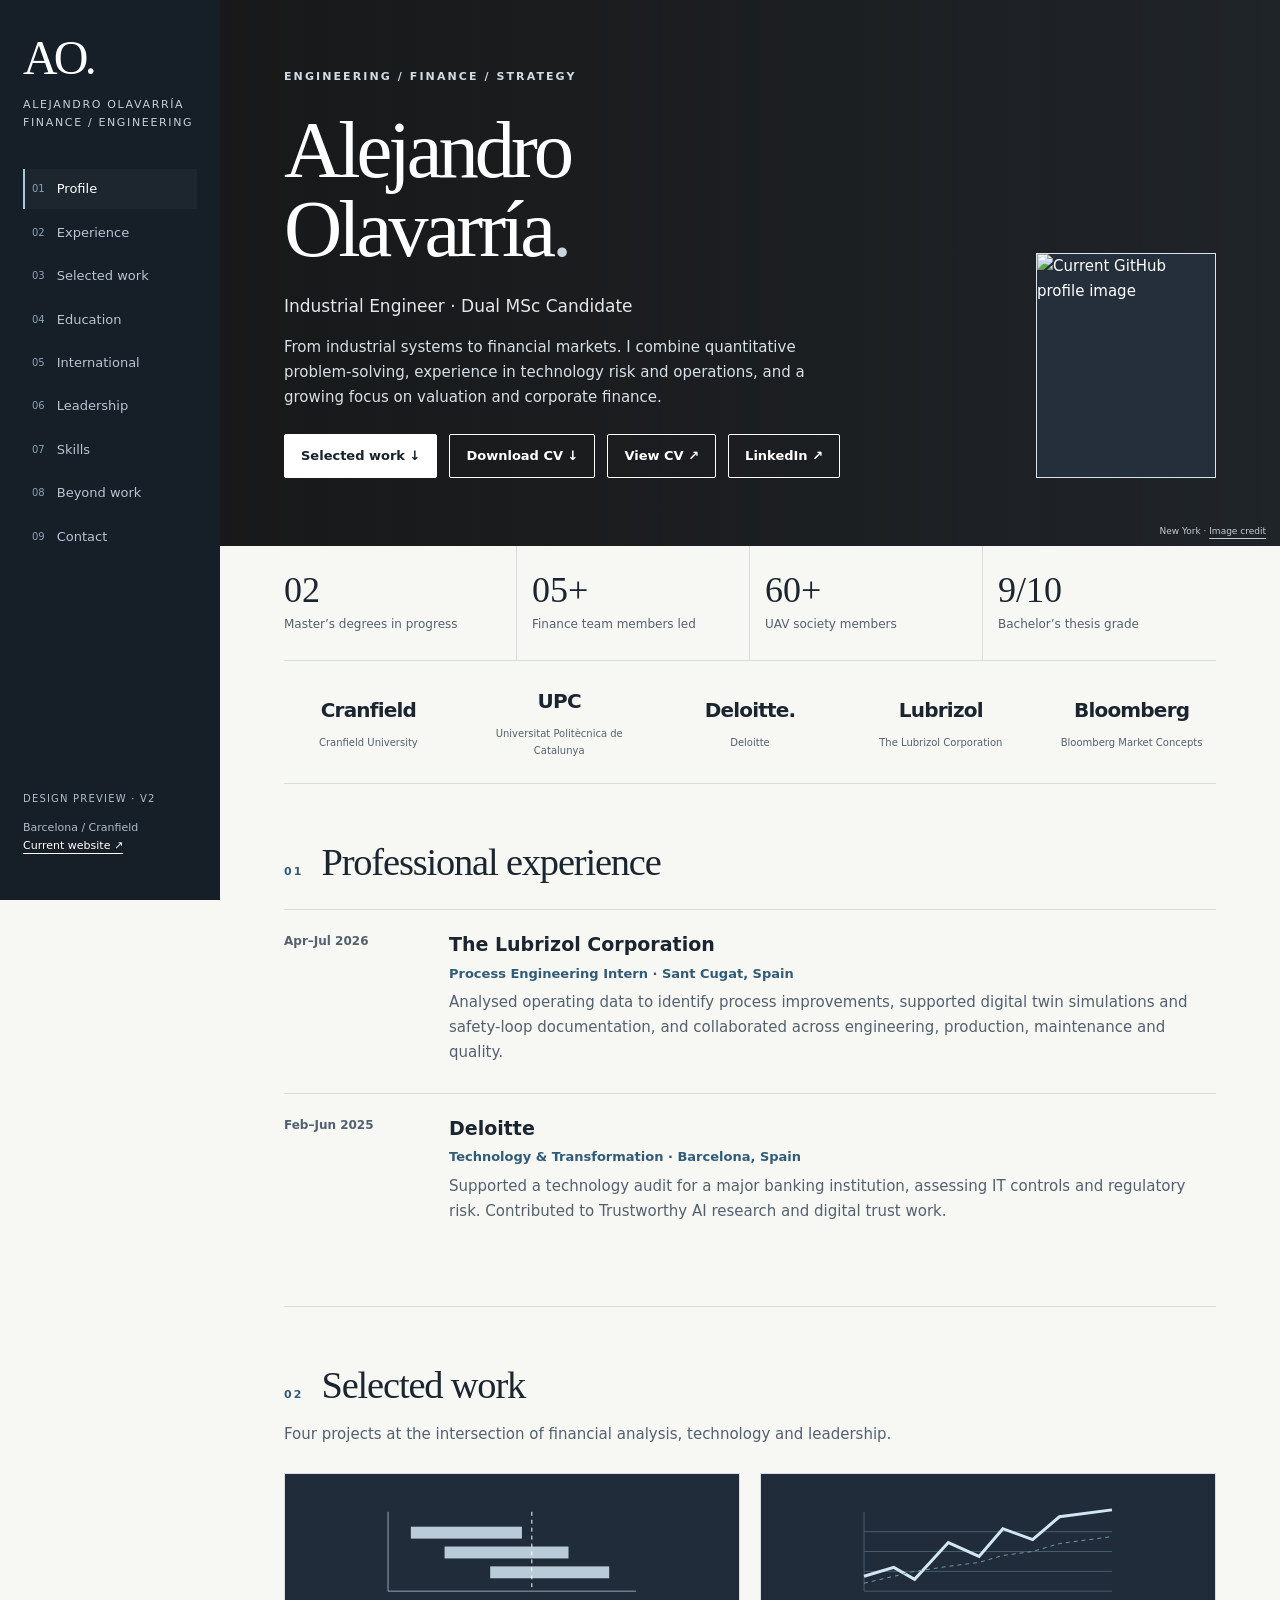
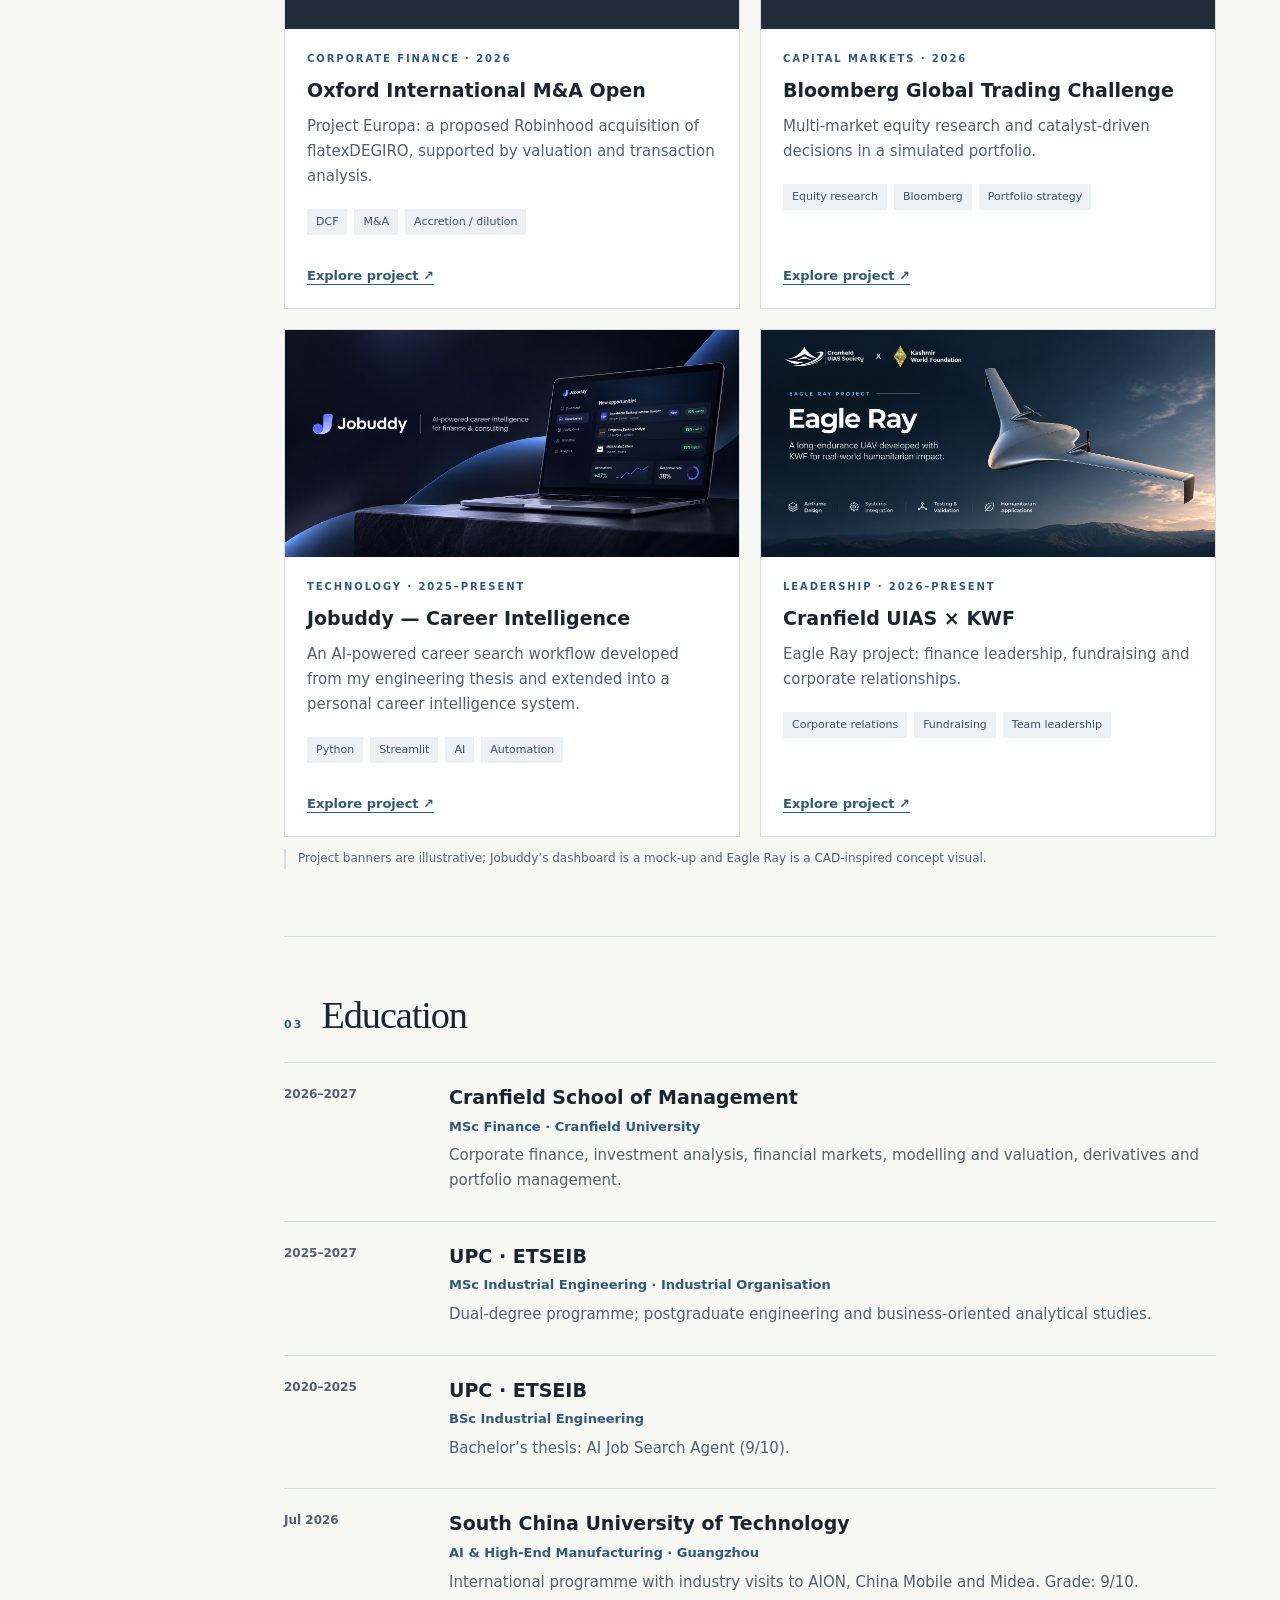
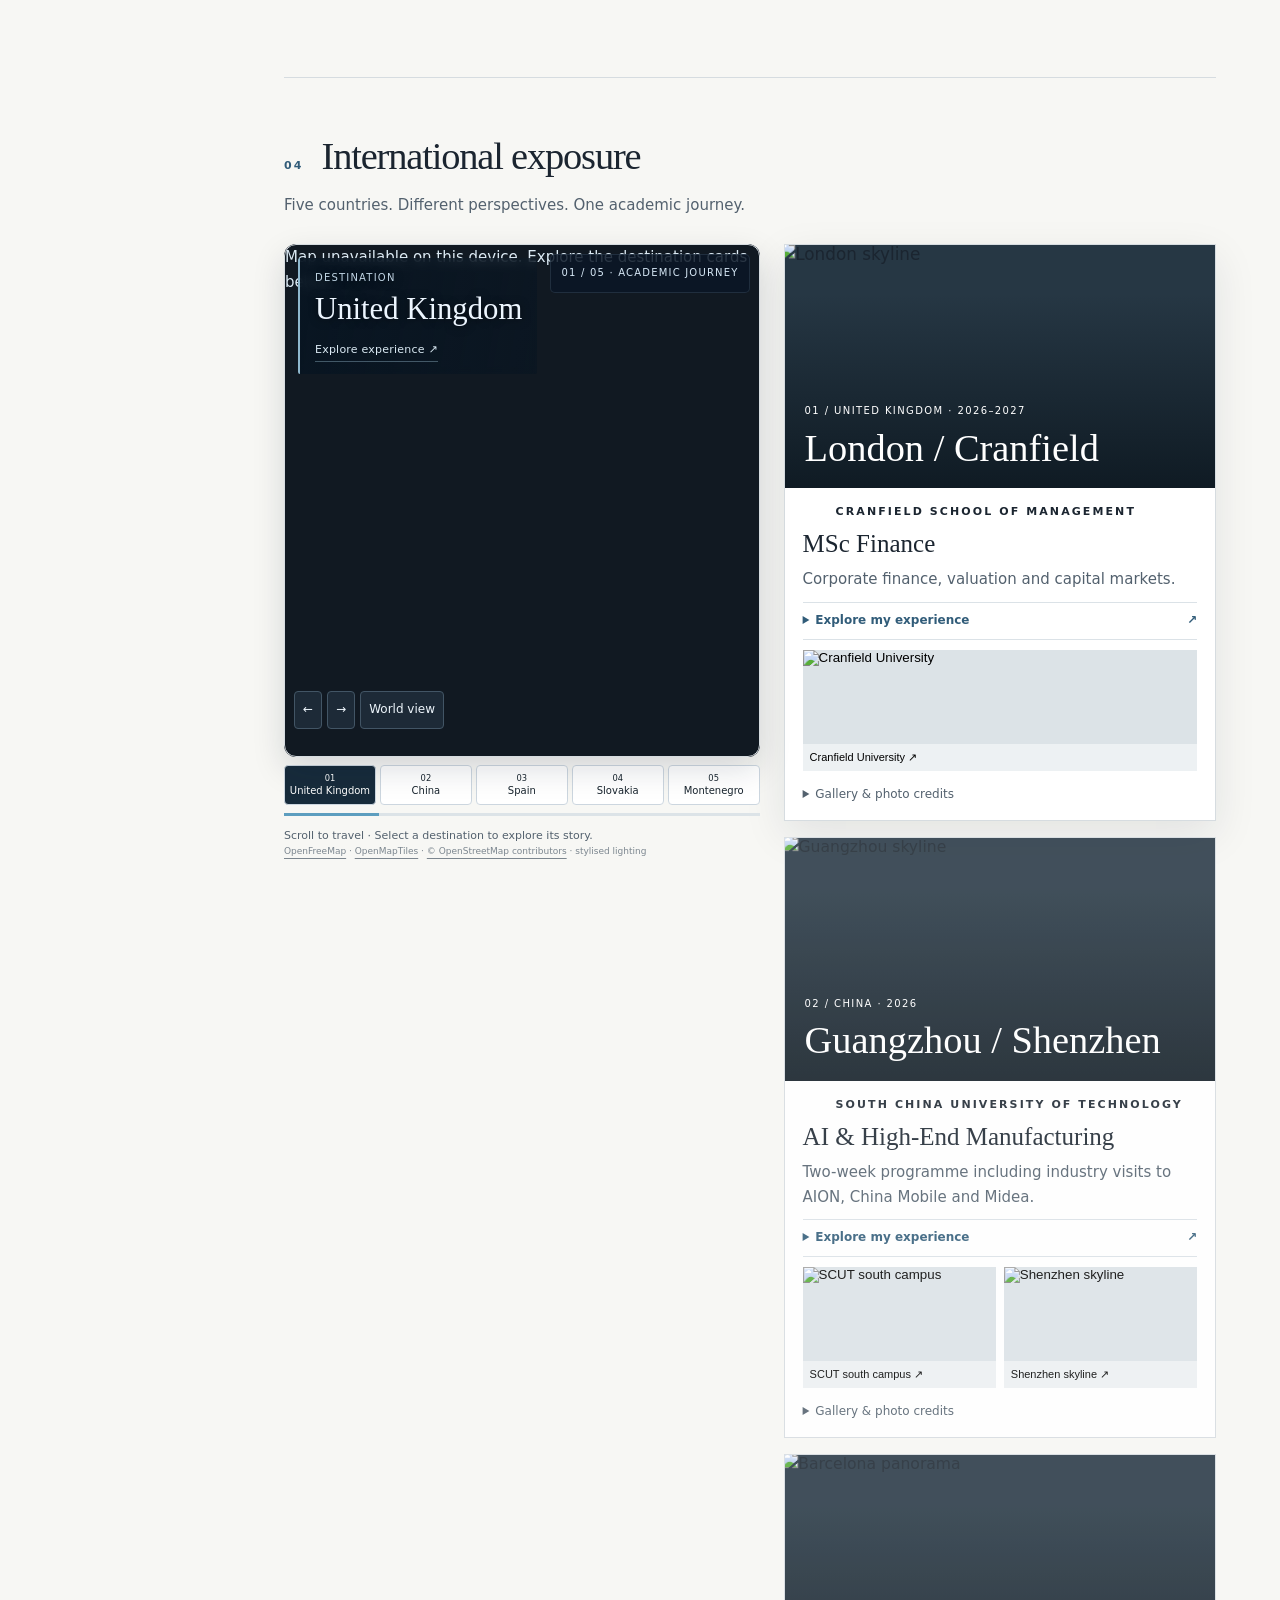
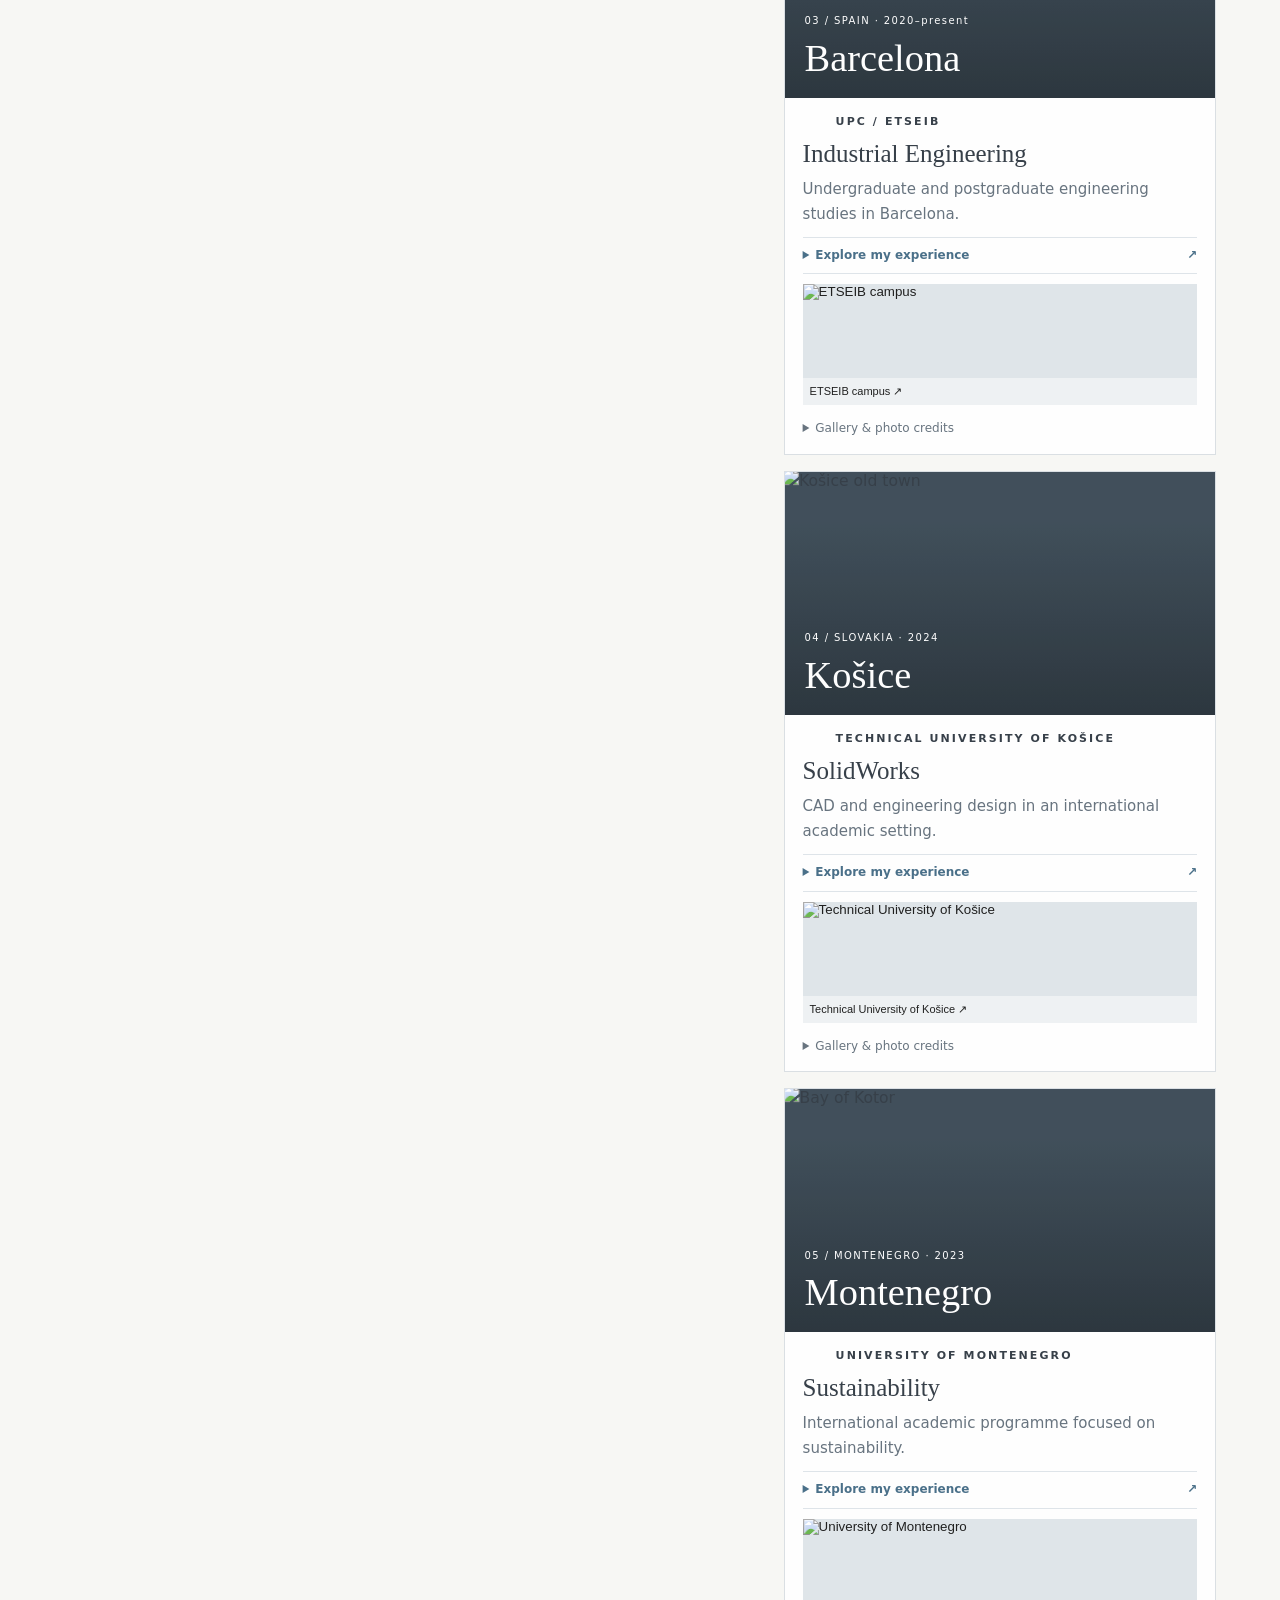
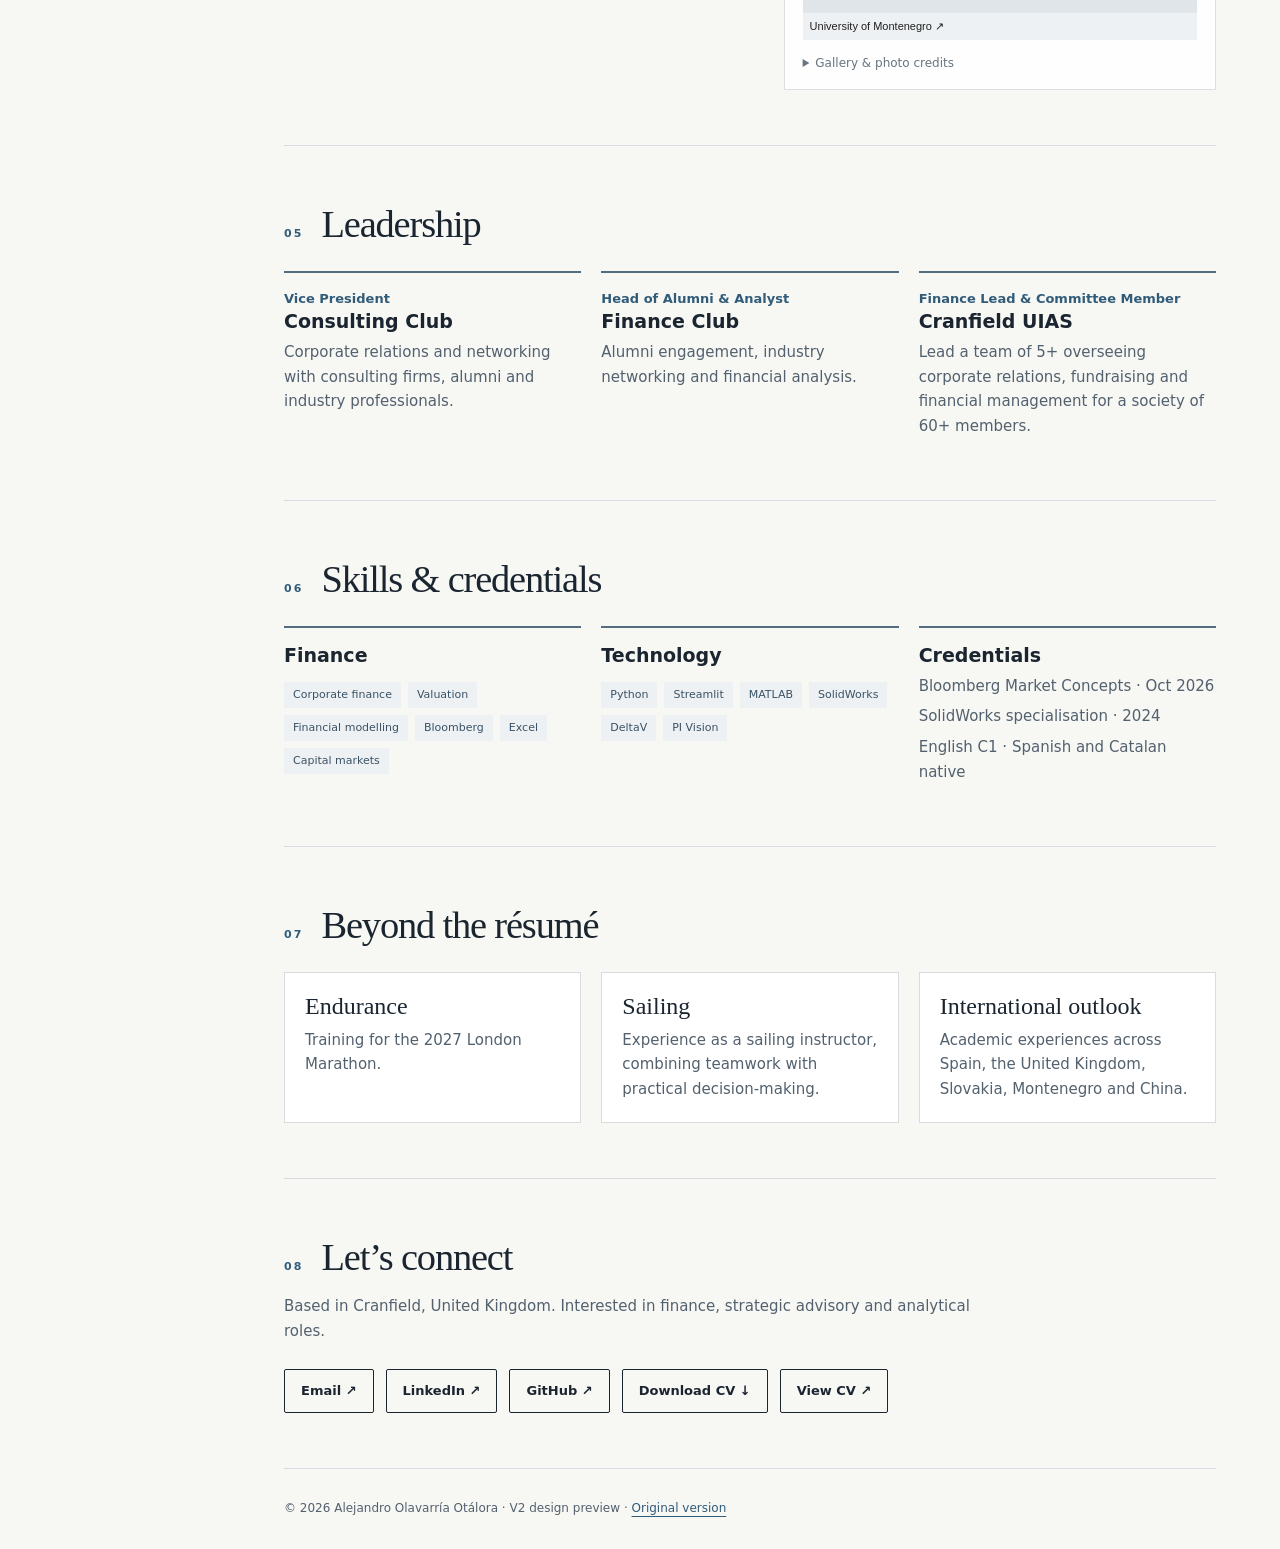
==== commit 6df5cd6f: "Integrate approved portfolio artwork and finance team portrait" ====
--- a/v2/index.html
+++ b/v2/index.html
@@ -1,6 +1,6 @@
-<!doctype html><html lang="en"><head><meta charset="utf-8"><meta name="viewport" content="width=device-width,initial-scale=1"><meta name="robots" content="noindex, follow"><title>Alejandro Olavarría — Portfolio V2</title><link rel="icon" type="image/svg+xml" href="/v2/favicon.svg"><link rel="stylesheet" href="/v2/style.css?v=20261127-1"><link rel="stylesheet" href="https://cdn.jsdelivr.net/npm/maplibre-gl@4.7.1/dist/maplibre-gl.css"><script defer src="https://cdn.jsdelivr.net/npm/maplibre-gl@4.7.1/dist/maplibre-gl.js"></script></head><body><a class="skip" href="#profile">Skip to content</a><aside class="sidebar"><a class="mark" href="/v2/">AO.</a><div class="brand">ALEJANDRO OLAVARRÍA<br>FINANCE / ENGINEERING</div><nav aria-label="Portfolio sections"><a href="#profile"><small>01</small>Profile</a><a href="#experience"><small>02</small>Experience</a><a href="#projects"><small>03</small>Selected work</a><a href="#education"><small>04</small>Education</a><a href="#international"><small>05</small>International <span id="sidebar-country-flag" style="display:inline-block;width:18px;height:12px;flex:0 0 18px;background-image:url(https://flagcdn.com/gb.svg);background-size:contain;background-repeat:no-repeat;background-position:center;margin-left:auto" aria-hidden="true"></span></a><a href="#leadership"><small>06</small>Leadership</a><a href="#skills"><small>07</small>Skills</a><a href="#beyond"><small>08</small>Beyond work</a><a href="#contact"><small>09</small>Contact</a></nav><div class="sidebar-bottom"><span class="preview">Design preview · V2</span><p>Barcelona / Cranfield<br><a href="/">Current website ↗</a></p></div></aside><main class="main"><div class="hero" id="profile"><div class="hero-inner"><div><div class="kicker">Engineering / Finance / Strategy</div><h1>Alejandro<br>Olavarría<span style="color:#c8d5df">.</span></h1><div class="role">Industrial Engineer · Dual MSc Candidate</div><p>From industrial systems to financial markets. I combine quantitative problem-solving, experience in technology risk and operations, and a growing focus on valuation and corporate finance.</p><div class="actions"><a class="btn primary" href="#projects">Selected work ↓</a><a class="btn" href="/v2/Alejandro_Olavarria_CV_EN.pdf" download="Alejandro_Olavarria_CV_EN.pdf">Download CV ↓</a> <a class="btn" href="/v2/Alejandro_Olavarria_CV_EN.pdf" target="_blank" rel="noopener">View CV ↗</a><a class="btn" href="https://www.linkedin.com/in/alejandroolavarria/">LinkedIn ↗</a></div></div><img class="portrait" src="https://avatars.githubusercontent.com/u/219587122?v=4" alt="Current GitHub profile image" width="180" height="225"></div><span class="credit">New York · <a href="https://commons.wikimedia.org/wiki/File:New_York_in_black_and_white_(Unsplash).jpg">Image credit</a></span></div><div class="content"><div class="metrics"><div class="metric"><strong>02</strong><span>Master’s degrees in progress</span></div><div class="metric"><strong>05+</strong><span>Finance team members led</span></div><div class="metric"><strong>60+</strong><span>UAV society members</span></div><div class="metric"><strong>9/10</strong><span>Bachelor’s thesis grade</span></div></div>
+<!doctype html><html lang="en"><head><meta charset="utf-8"><meta name="viewport" content="width=device-width,initial-scale=1"><meta name="robots" content="noindex, follow"><title>Alejandro Olavarría — Portfolio V2</title><link rel="icon" type="image/svg+xml" href="/v2/favicon.svg"><link rel="stylesheet" href="/v2/style.css?v=20261127-2"><link rel="stylesheet" href="https://cdn.jsdelivr.net/npm/maplibre-gl@4.7.1/dist/maplibre-gl.css"><script defer src="https://cdn.jsdelivr.net/npm/maplibre-gl@4.7.1/dist/maplibre-gl.js"></script></head><body><a class="skip" href="#profile">Skip to content</a><aside class="sidebar"><a class="mark" href="/v2/">AO.</a><div class="brand">ALEJANDRO OLAVARRÍA<br>FINANCE / ENGINEERING</div><nav aria-label="Portfolio sections"><a href="#profile"><small>01</small>Profile</a><a href="#experience"><small>02</small>Experience</a><a href="#projects"><small>03</small>Selected work</a><a href="#education"><small>04</small>Education</a><a href="#international"><small>05</small>International <span id="sidebar-country-flag" style="display:inline-block;width:18px;height:12px;flex:0 0 18px;background-image:url(https://flagcdn.com/gb.svg);background-size:contain;background-repeat:no-repeat;background-position:center;margin-left:auto" aria-hidden="true"></span></a><a href="#leadership"><small>06</small>Leadership</a><a href="#skills"><small>07</small>Skills</a><a href="#beyond"><small>08</small>Beyond work</a><a href="#contact"><small>09</small>Contact</a></nav><div class="sidebar-bottom"><span class="preview">Design preview · V2</span><p>Barcelona / Cranfield<br><a href="/">Current website ↗</a></p></div></aside><main class="main"><div class="hero" id="profile"><div class="hero-inner"><div><div class="kicker">Engineering / Finance / Strategy</div><h1>Alejandro<br>Olavarría<span style="color:#c8d5df">.</span></h1><div class="role">Industrial Engineer · Dual MSc Candidate</div><p>From industrial systems to financial markets. I combine quantitative problem-solving, experience in technology risk and operations, and a growing focus on valuation and corporate finance.</p><div class="actions"><a class="btn primary" href="#projects">Selected work ↓</a><a class="btn" href="/v2/Alejandro_Olavarria_CV_EN.pdf" download="Alejandro_Olavarria_CV_EN.pdf">Download CV ↓</a> <a class="btn" href="/v2/Alejandro_Olavarria_CV_EN.pdf" target="_blank" rel="noopener">View CV ↗</a><a class="btn" href="https://www.linkedin.com/in/alejandroolavarria/">LinkedIn ↗</a></div></div><img class="portrait" src="https://avatars.githubusercontent.com/u/219587122?v=4" alt="Current GitHub profile image" width="180" height="225"></div><span class="credit">New York · <a href="https://commons.wikimedia.org/wiki/File:New_York_in_black_and_white_(Unsplash).jpg">Image credit</a></span></div><div class="content"><div class="metrics"><div class="metric"><strong>02</strong><span>Master’s degrees in progress</span></div><div class="metric"><strong>05+</strong><span>Finance team members led</span></div><div class="metric"><strong>60+</strong><span>UAV society members</span></div><div class="metric"><strong>9/10</strong><span>Bachelor’s thesis grade</span></div></div>
 <div class="institution-strip" aria-label="Professional and academic affiliations"><a href="https://www.cranfield.ac.uk/" title="Cranfield University" target="_blank" rel="noopener"><img class="institution-logo" src="https://commons.wikimedia.org/wiki/Special:FilePath/Cranfield_logo_(edited).png" alt="Cranfield" onerror="this.hidden=true;this.nextElementSibling.hidden=false"><strong hidden>Cranfield</strong><small>Cranfield University</small></a><a href="https://www.upc.edu/" title="Universitat Politècnica de Catalunya" target="_blank" rel="noopener"><img class="institution-logo" src="https://commons.wikimedia.org/wiki/Special:FilePath/Logo_UPC.svg" alt="UPC" onerror="this.hidden=true;this.nextElementSibling.hidden=false"><strong hidden>UPC</strong><small>Universitat Politècnica de Catalunya</small></a><a href="https://www.deloitte.com/" title="Deloitte" target="_blank" rel="noopener"><img class="institution-logo" src="https://commons.wikimedia.org/wiki/Special:FilePath/Logo_of_Deloitte.svg" alt="Deloitte." onerror="this.hidden=true;this.nextElementSibling.hidden=false"><strong hidden>Deloitte.</strong><small>Deloitte</small></a><a href="https://www.lubrizol.com/" title="The Lubrizol Corporation" target="_blank" rel="noopener"><img class="institution-logo lubrizol-logo" src="https://commons.wikimedia.org/wiki/Special:FilePath/Lubrizol_Logo_2017.png" alt="Lubrizol" onerror="this.hidden=true;this.nextElementSibling.hidden=false"><strong hidden>Lubrizol</strong><small>The Lubrizol Corporation</small></a><a href="https://www.bloomberg.com/professional/" title="Bloomberg Market Concepts" target="_blank" rel="noopener"><img class="institution-logo" src="https://commons.wikimedia.org/wiki/Special:FilePath/Bloomberg_logo.svg" alt="Bloomberg" onerror="this.hidden=true;this.nextElementSibling.hidden=false"><strong hidden>Bloomberg</strong><small>Bloomberg Market Concepts</small></a></div><section id="experience"><div class="section-head"><span class="eyebrow">01</span><h2>Professional experience</h2></div><div class="timeline"><article class="entry"><div class="date">Apr–Jul 2026</div><div><h3>The Lubrizol Corporation</h3><div class="sub">Process Engineering Intern · Sant Cugat, Spain</div><p>Analysed operating data to identify process improvements, supported digital twin simulations and safety-loop documentation, and collaborated across engineering, production, maintenance and quality.</p></div></article><article class="entry"><div class="date">Feb–Jun 2025</div><div><h3>Deloitte</h3><div class="sub">Technology & Transformation · Barcelona, Spain</div><p>Supported a technology audit for a major banking institution, assessing IT controls and regulatory risk. Contributed to Trustworthy AI research and digital trust work.</p></div></article></div></section>
-<section id="projects"><div class="section-head"><span class="eyebrow">02</span><h2>Selected work</h2></div><p class="intro">Four projects at the intersection of financial analysis, technology and leadership.</p><div class="projects"><article class="project"><div class="project-visual"><svg viewBox="0 0 300 120" role="img" aria-label="Conceptual illustration, not project data"><path d="M25 100H275M25 20V100" stroke="#93a6b8" fill="none"/><g fill="#b9cbd8"><rect x="48" y="35" width="112" height="12"/><rect x="82" y="55" width="125" height="12"/><rect x="128" y="75" width="120" height="12"/></g><path d="M170 20V100" stroke="#fff" stroke-dasharray="4 4"/></svg></div><div class="project-body"><div class="eyebrow">Corporate finance · 2026</div><h3>Oxford International M&A Open</h3><p>Project Europa: a proposed Robinhood acquisition of flatexDEGIRO, supported by valuation and transaction analysis.</p><div class="tags"><span>DCF</span><span>M&A</span><span>Accretion / dilution</span></div><a class="link" href="/v2/ma.html">Explore project ↗</a></div></article><article class="project"><div class="project-visual"><svg viewBox="0 0 300 120" role="img" aria-label="Conceptual illustration, not project data"><g stroke="#587184" opacity=".7"><path d="M25 20V100H275M25 40H275M25 60H275M25 80H275" fill="none"/></g><path d="M25 85L55 76L76 88L110 51L141 65L165 37L195 48L222 25L275 18" stroke="#d2e6f3" stroke-width="3" fill="none"/><path d="M25 92L55 85L76 80L110 75L141 71L165 64L195 60L222 52L275 45" stroke="#7795ac" fill="none" stroke-dasharray="4 4"/></svg></div><div class="project-body"><div class="eyebrow">Capital markets · 2026</div><h3>Bloomberg Global Trading Challenge</h3><p>Multi-market equity research and catalyst-driven decisions in a simulated portfolio.</p><div class="tags"><span>Equity research</span><span>Bloomberg</span><span>Portfolio strategy</span></div><a class="link" href="/v2/markets.html">Explore project ↗</a></div></article><article class="project"><div class="project-visual"><svg viewBox="0 0 300 120" role="img" aria-label="Conceptual illustration, not project data"><rect x="25" y="15" width="250" height="90" rx="3" fill="none" stroke="#a7bdcd"/><path d="M25 32H275M85 32V105" stroke="#a7bdcd"/><g fill="#809bb0"><rect x="96" y="43" width="48" height="20"/><rect x="153" y="43" width="48" height="20"/><rect x="210" y="43" width="48" height="20"/><rect x="96" y="73" width="162" height="5"/><rect x="96" y="85" width="130" height="5"/></g><g stroke="#a7bdcd"><path d="M35 45H72M35 57H65M35 69H72"/></g></svg></div><div class="project-body"><div class="eyebrow">Technology · 2025–present</div><h3>Jobuddy — Career Intelligence</h3><p>An AI-powered career search workflow developed from my engineering thesis and extended into a personal career intelligence system.</p><div class="tags"><span>Python</span><span>Streamlit</span><span>AI</span><span>Automation</span></div><a class="link" href="/v2/job.html">Explore project ↗</a></div></article><article class="project"><div class="project-visual"><svg viewBox="0 0 300 120" role="img" aria-label="Conceptual illustration, not project data"><path d="M150 10L157 46L270 68L270 77L158 66L156 92L184 104L184 111L150 105L116 111V104L144 92L142 66L30 77V68L143 46Z" fill="none" stroke="#d2e6f3" stroke-width="2"/><path d="M150 5V115M20 72H280" stroke="#68849b" stroke-dasharray="4 5"/></svg></div><div class="project-body"><div class="eyebrow">Leadership · 2026–present</div><h3>Cranfield UIAS × KWF</h3><p>Eagle Ray project: finance leadership, fundraising and corporate relationships.</p><div class="tags"><span>Corporate relations</span><span>Fundraising</span><span>Team leadership</span></div><a class="link" href="/v2/uav.html">Explore project ↗</a></div></article></div><p class="note">Project illustrations are conceptual and do not represent actual financial data or screenshots.</p></section>
+<section id="projects"><div class="section-head"><span class="eyebrow">02</span><h2>Selected work</h2></div><p class="intro">Four projects at the intersection of financial analysis, technology and leadership.</p><div class="projects"><article class="project"><div class="project-visual"><svg viewBox="0 0 300 120" role="img" aria-label="Conceptual illustration, not project data"><path d="M25 100H275M25 20V100" stroke="#93a6b8" fill="none"/><g fill="#b9cbd8"><rect x="48" y="35" width="112" height="12"/><rect x="82" y="55" width="125" height="12"/><rect x="128" y="75" width="120" height="12"/></g><path d="M170 20V100" stroke="#fff" stroke-dasharray="4 4"/></svg></div><div class="project-body"><div class="eyebrow">Corporate finance · 2026</div><h3>Oxford International M&A Open</h3><p>Project Europa: a proposed Robinhood acquisition of flatexDEGIRO, supported by valuation and transaction analysis.</p><div class="tags"><span>DCF</span><span>M&A</span><span>Accretion / dilution</span></div><a class="link" href="/v2/ma.html">Explore project ↗</a></div></article><article class="project"><div class="project-visual"><svg viewBox="0 0 300 120" role="img" aria-label="Conceptual illustration, not project data"><g stroke="#587184" opacity=".7"><path d="M25 20V100H275M25 40H275M25 60H275M25 80H275" fill="none"/></g><path d="M25 85L55 76L76 88L110 51L141 65L165 37L195 48L222 25L275 18" stroke="#d2e6f3" stroke-width="3" fill="none"/><path d="M25 92L55 85L76 80L110 75L141 71L165 64L195 60L222 52L275 45" stroke="#7795ac" fill="none" stroke-dasharray="4 4"/></svg></div><div class="project-body"><div class="eyebrow">Capital markets · 2026</div><h3>Bloomberg Global Trading Challenge</h3><p>Multi-market equity research and catalyst-driven decisions in a simulated portfolio.</p><div class="tags"><span>Equity research</span><span>Bloomberg</span><span>Portfolio strategy</span></div><a class="link" href="/v2/markets.html">Explore project ↗</a></div></article><article class="project"><div class="project-visual project-banner"><img src="/v2/assets/Banner%20promocional%20de%20Jobuddy%20con%20panel%20financiero.png" alt="Jobuddy career intelligence — illustrative product dashboard" width="1728" height="864" loading="lazy" decoding="async"></div><div class="project-body"><div class="eyebrow">Technology · 2025–present</div><h3>Jobuddy — Career Intelligence</h3><p>An AI-powered career search workflow developed from my engineering thesis and extended into a personal career intelligence system.</p><div class="tags"><span>Python</span><span>Streamlit</span><span>AI</span><span>Automation</span></div><a class="link" href="/v2/job.html">Explore project ↗</a></div></article><article class="project"><div class="project-visual project-banner"><img src="/v2/assets/Eagle%20Ray_%20Innovaci%C3%B3n%20Aeroespacial%20Humanitaria.png" alt="Eagle Ray — conceptual aircraft illustration based on project CAD" width="1728" height="864" loading="lazy" decoding="async"></div><div class="project-body"><div class="eyebrow">Leadership · 2026–present</div><h3>Cranfield UIAS × KWF</h3><p>Eagle Ray project: finance leadership, fundraising and corporate relationships.</p><div class="tags"><span>Corporate relations</span><span>Fundraising</span><span>Team leadership</span></div><a class="link" href="/v2/uav.html">Explore project ↗</a></div></article></div><p class="note">Project banners are illustrative; Jobuddy’s dashboard is a mock-up and Eagle Ray is a CAD-inspired concept visual.</p></section>
 <section id="education"><div class="section-head"><span class="eyebrow">03</span><h2>Education</h2></div><div class="timeline"><article class="entry"><div class="date">2026–2027</div><div><h3>Cranfield School of Management</h3><div class="sub">MSc Finance · Cranfield University</div><p>Corporate finance, investment analysis, financial markets, modelling and valuation, derivatives and portfolio management.</p></div></article><article class="entry"><div class="date">2025–2027</div><div><h3>UPC · ETSEIB</h3><div class="sub">MSc Industrial Engineering · Industrial Organisation</div><p>Dual-degree programme; postgraduate engineering and business-oriented analytical studies.</p></div></article><article class="entry"><div class="date">2020–2025</div><div><h3>UPC · ETSEIB</h3><div class="sub">BSc Industrial Engineering</div><p>Bachelor’s thesis: AI Job Search Agent (9/10).</p></div></article><article class="entry"><div class="date">Jul 2026</div><div><h3>South China University of Technology</h3><div class="sub">AI & High-End Manufacturing · Guangzhou</div><p>International programme with industry visits to AION, China Mobile and Midea. Grade: 9/10.</p></div></article></div></section>
 <section id="international"><div class="section-head"><span class="eyebrow">04</span><h2>International exposure</h2></div><p class="intro">Five countries. Different perspectives. One academic journey.</p><div class="atlas"><div class="atlas-stage"><div class="atlas-map"><div id="journey-map" aria-label="Interactive geographic map"></div><div class="atlas-overlay"><span id="atlas-count">01 / 05</span> · ACADEMIC JOURNEY</div><div class="atlas-destination" aria-live="polite"><span id="atlas-status">CURRENT DESTINATION</span><strong id="atlas-city">United Kingdom</strong><small id="atlas-country"></small><button type="button" id="atlas-explore" class="atlas-explore">Explore experience ↗</button></div><div class="atlas-controls"><button type="button" id="atlas-prev" aria-label="Previous destination">←</button><button type="button" id="atlas-next" aria-label="Next destination">→</button><button type="button" id="atlas-world">World view</button></div></div><div class="atlas-nav"><button type="button" data-go="0"><small>01 </small>United Kingdom</button><button type="button" data-go="1"><small>02 </small>China</button><button type="button" data-go="2"><small>03 </small>Spain</button><button type="button" data-go="3"><small>04 </small>Slovakia</button><button type="button" data-go="4"><small>05 </small>Montenegro</button></div><div class="atlas-progress"><i></i></div><p class="map-hint">Scroll to travel · Select a destination to explore its story. <span class="atlas-credits"><a href="https://openfreemap.org/" target="_blank" rel="noopener">OpenFreeMap</a> · <a href="https://www.openmaptiles.org/" target="_blank" rel="noopener">OpenMapTiles</a> · <a href="https://www.openstreetmap.org/copyright" target="_blank" rel="noopener">© OpenStreetMap contributors</a> · stylised lighting</span></p></div><div class="atlas-destinations"><article class="atlas-card" id="atlas-0"><div class="atlas-photo"><img src="https://commons.wikimedia.org/wiki/Special:FilePath/View_of_the_City_of_London_skyline.jpg?width=1280" alt="London skyline" loading="lazy" decoding="async"><div class="atlas-title"><small>01 / UNITED KINGDOM · 2026–2027</small><h3>London / Cranfield</h3></div></div><div class="atlas-copy"><span class="eyebrow destination-institution"><span class="destination-flag" style="background-image:url('https://flagcdn.com/gb.svg');display:inline-block;width:20px;height:14px;flex:0 0 20px;background-size:contain;background-position:center;background-repeat:no-repeat" aria-hidden="true"></span>Cranfield School of Management</span><h4>MSc Finance</h4><p>Corporate finance, valuation and capital markets.</p><details class="experience-details" id="experience-0"><summary>Explore my experience <span aria-hidden="true">↗</span></summary><h5>Finance, valuation & capital markets</h5><p>MSc Finance at Cranfield School of Management, alongside the MSc in Industrial Engineering at UPC. Coursework includes corporate finance, investment analysis, financial markets, modelling and valuation.</p><p>Outside the classroom: Vice President of the Consulting Club, Head of Alumni & Analyst at the Finance Club, and Finance Lead & Committee Member of UIAS.</p></details><div class="atlas-thumbs"><button type="button" data-photo="0:1"><img src="https://commons.wikimedia.org/wiki/Special:FilePath/Cranfield_University_Whittle_Building.jpg?width=640" alt="Cranfield University" loading="lazy"><span>Cranfield University ↗</span></button></div><details><summary>Gallery & photo credits</summary><p><button type="button" class="photo-link" data-photo="0:0">London skyline ↗</button><br><small><a href="https://commons.wikimedia.org/wiki/File:View_of_the_City_of_London_skyline.jpg" target="_blank" rel="noopener">Tristan Surtel · CC BY-SA 4.0 · Wikimedia Commons</a> (display crop)</small></p><p><button type="button" class="photo-link" data-photo="0:1">Cranfield University ↗</button><br><small><a href="https://commons.wikimedia.org/wiki/File:Cranfield_University_Whittle_Building.jpg" target="_blank" rel="noopener">Fusion2018 · CC BY-SA 4.0 · Wikimedia Commons</a> (display crop)</small></p></details></div></article><article class="atlas-card" id="atlas-1"><div class="atlas-photo"><img src="https://commons.wikimedia.org/wiki/Special:FilePath/GuangzhouSkyline2020.jpg?width=1280" alt="Guangzhou skyline" loading="lazy" decoding="async"><div class="atlas-title"><small>02 / CHINA · 2026</small><h3>Guangzhou / Shenzhen</h3></div></div><div class="atlas-copy"><span class="eyebrow destination-institution"><span class="destination-flag" style="background-image:url('https://flagcdn.com/cn.svg');display:inline-block;width:20px;height:14px;flex:0 0 20px;background-size:contain;background-position:center;background-repeat:no-repeat" aria-hidden="true"></span>South China University of Technology</span><h4>AI & High-End Manufacturing</h4><p>Two-week programme including industry visits to AION, China Mobile and Midea.</p><details class="experience-details" id="experience-1"><summary>Explore my experience <span aria-hidden="true">↗</span></summary><h5>AI & advanced manufacturing</h5><p>A two-week international programme at South China University of Technology in July 2026, exploring artificial intelligence and its adoption in advanced manufacturing.</p><p>Industry visits to AION, China Mobile and Midea provided first-hand exposure to industrial applications of emerging technologies.</p></details><div class="atlas-thumbs"><button type="button" data-photo="1:1"><img src="https://commons.wikimedia.org/wiki/Special:FilePath/South_China_University_of_Technology_South_Campus.jpg?width=640" alt="SCUT south campus" loading="lazy"><span>SCUT south campus ↗</span></button><button type="button" data-photo="1:2"><img src="https://commons.wikimedia.org/wiki/Special:FilePath/Skyline_in_Shenzhen_(20250327).jpg?width=640" alt="Shenzhen skyline" loading="lazy"><span>Shenzhen skyline ↗</span></button></div><details><summary>Gallery & photo credits</summary><p><button type="button" class="photo-link" data-photo="1:0">Guangzhou skyline ↗</button><br><small><a href="https://commons.wikimedia.org/wiki/File:GuangzhouSkyline2020.jpg" target="_blank" rel="noopener">Josephua · CC BY-SA 4.0 · Wikimedia Commons</a> (display crop)</small></p><p><button type="button" class="photo-link" data-photo="1:1">SCUT south campus ↗</button><br><small><a href="https://commons.wikimedia.org/wiki/File:South_China_University_of_Technology_South_Campus.jpg" target="_blank" rel="noopener">LPS.1 · CC0 · Wikimedia Commons</a> (display crop)</small></p><p><button type="button" class="photo-link" data-photo="1:2">Shenzhen skyline ↗</button><br><small><a href="https://commons.wikimedia.org/wiki/File:Skyline_in_Shenzhen_(20250327).jpg" target="_blank" rel="noopener">CC0 · see source · Wikimedia Commons</a> (display crop)</small></p></details></div></article><article class="atlas-card" id="atlas-2"><div class="atlas-photo"><img src="https://commons.wikimedia.org/wiki/Special:FilePath/Vista_de_Barcelona.jpg?width=1280" alt="Barcelona panorama" loading="lazy" decoding="async"><div class="atlas-title"><small>03 / SPAIN · 2020–present</small><h3>Barcelona</h3></div></div><div class="atlas-copy"><span class="eyebrow destination-institution"><span class="destination-flag" style="background-image:url('https://flagcdn.com/es.svg');display:inline-block;width:20px;height:14px;flex:0 0 20px;background-size:contain;background-position:center;background-repeat:no-repeat" aria-hidden="true"></span>UPC / ETSEIB</span><h4>Industrial Engineering</h4><p>Undergraduate and postgraduate engineering studies in Barcelona.</p><details class="experience-details" id="experience-2"><summary>Explore my experience <span aria-hidden="true">↗</span></summary><h5>Engineering & professional experience</h5><p>Industrial Engineering at UPC / ETSEIB: BSc (2020–2025) and MSc in Industrial Engineering, Industrial Organisation (from 2025).</p><p>Professional experience includes technology audit and AI regulatory research at Deloitte, and process engineering, digital twin and production data work at Lubrizol.</p></details><div class="atlas-thumbs"><button type="button" data-photo="2:1"><img src="https://commons.wikimedia.org/wiki/Special:FilePath/ETSEIB.JPG?width=640" alt="ETSEIB campus" loading="lazy"><span>ETSEIB campus ↗</span></button></div><details><summary>Gallery & photo credits</summary><p><button type="button" class="photo-link" data-photo="2:0">Barcelona panorama ↗</button><br><small><a href="https://commons.wikimedia.org/wiki/File:Vista_de_Barcelona.jpg" target="_blank" rel="noopener">zenilorac · CC BY 2.0 · Wikimedia Commons</a> (display crop)</small></p><p><button type="button" class="photo-link" data-photo="2:1">ETSEIB campus ↗</button><br><small><a href="https://commons.wikimedia.org/wiki/File:ETSEIB.JPG" target="_blank" rel="noopener">Author and CC BY-SA 3.0 on source · Wikimedia Commons</a> (display crop)</small></p></details></div></article><article class="atlas-card" id="atlas-3"><div class="atlas-photo"><img src="https://commons.wikimedia.org/wiki/Special:FilePath/Kosice_(Kassa)_-_St.Elizabeth_Cathedral_from_Hlavna_-_panoramio.jpg?width=1280" alt="Košice old town" loading="lazy" decoding="async"><div class="atlas-title"><small>04 / SLOVAKIA · 2024</small><h3>Košice</h3></div></div><div class="atlas-copy"><span class="eyebrow destination-institution"><span class="destination-flag" style="background-image:url('https://flagcdn.com/sk.svg');display:inline-block;width:20px;height:14px;flex:0 0 20px;background-size:contain;background-position:center;background-repeat:no-repeat" aria-hidden="true"></span>Technical University of Košice</span><h4>SolidWorks</h4><p>CAD and engineering design in an international academic setting.</p><details class="experience-details" id="experience-3"><summary>Explore my experience <span aria-hidden="true">↗</span></summary><h5>CAD & engineering design</h5><p>SolidWorks specialisation at the Technical University of Košice in 2024.</p><p>International teamwork and engineering design, including a team project involving a 3D-printed steering wheel.</p></details><div class="atlas-thumbs"><button type="button" data-photo="3:1"><img src="https://commons.wikimedia.org/wiki/Special:FilePath/Technical_university_of_Kosice_-_main_campus.jpg?width=640" alt="Technical University of Košice" loading="lazy"><span>Technical University of Košice ↗</span></button></div><details><summary>Gallery & photo credits</summary><p><button type="button" class="photo-link" data-photo="3:0">Košice old town ↗</button><br><small><a href="https://commons.wikimedia.org/wiki/File:Kosice_(Kassa)_-_St.Elizabeth_Cathedral_from_Hlavna_-_panoramio.jpg" target="_blank" rel="noopener">Author and CC BY-SA 3.0 on source · Wikimedia Commons</a> (display crop)</small></p><p><button type="button" class="photo-link" data-photo="3:1">Technical University of Košice ↗</button><br><small><a href="https://commons.wikimedia.org/wiki/File:Technical_university_of_Kosice_-_main_campus.jpg" target="_blank" rel="noopener">Pavol Kaleja · license on source · Wikimedia Commons</a> (display crop)</small></p></details></div></article><article class="atlas-card" id="atlas-4"><div class="atlas-photo"><img src="https://commons.wikimedia.org/wiki/Special:FilePath/View_of_Kotor_bay_and_old_town.jpg?width=1280" alt="Bay of Kotor" loading="lazy" decoding="async"><div class="atlas-title"><small>05 / MONTENEGRO · 2023</small><h3>Montenegro</h3></div></div><div class="atlas-copy"><span class="eyebrow destination-institution"><span class="destination-flag" style="background-image:url('https://flagcdn.com/me.svg');display:inline-block;width:20px;height:14px;flex:0 0 20px;background-size:contain;background-position:center;background-repeat:no-repeat" aria-hidden="true"></span>University of Montenegro</span><h4>Sustainability</h4><p>International academic programme focused on sustainability.</p><details class="experience-details" id="experience-4"><summary>Explore my experience <span aria-hidden="true">↗</span></summary><h5>Sustainability</h5><p>International sustainability programme at the University of Montenegro in 2023.</p><p>An opportunity to explore sustainability in an international academic environment.</p></details><div class="atlas-thumbs"><button type="button" data-photo="4:1"><img src="https://commons.wikimedia.org/wiki/Special:FilePath/University_of_Montenegro_Faculty_of_Electrical_Engineering.jpg?width=640" alt="University of Montenegro" loading="lazy"><span>University of Montenegro ↗</span></button></div><details><summary>Gallery & photo credits</summary><p><button type="button" class="photo-link" data-photo="4:0">Bay of Kotor ↗</button><br><small><a href="https://commons.wikimedia.org/wiki/File:View_of_Kotor_bay_and_old_town.jpg" target="_blank" rel="noopener">Jaakko Luttinen · CC BY-SA 4.0 · Wikimedia Commons</a> (display crop)</small></p><p><button type="button" class="photo-link" data-photo="4:1">University of Montenegro ↗</button><br><small><a href="https://commons.wikimedia.org/wiki/File:University_of_Montenegro_Faculty_of_Electrical_Engineering.jpg" target="_blank" rel="noopener">Author and license on source · Wikimedia Commons</a> (display crop)</small></p></details></div></article></div></div><dialog id="atlas-gallery"><button type="button" id="gallery-close" aria-label="Close gallery">×</button><img alt=""><p id="gallery-caption"></p><div class="atlas-controls-inline"><button type="button" id="gallery-prev">← Previous</button><button type="button" id="gallery-next">Next →</button></div></dialog></section><section id="leadership"><div class="section-head"><span class="eyebrow">05</span><h2>Leadership</h2></div><div class="leaders"><article class="lead"><div class="sub">Vice President</div><h3>Consulting Club</h3><p>Corporate relations and networking with consulting firms, alumni and industry professionals.</p></article><article class="lead"><div class="sub">Head of Alumni & Analyst</div><h3>Finance Club</h3><p>Alumni engagement, industry networking and financial analysis.</p></article><article class="lead"><div class="sub">Finance Lead & Committee Member</div><h3>Cranfield UIAS</h3><p>Lead a team of 5+ overseeing corporate relations, fundraising and financial management for a society of 60+ members.</p></article></div></section>
 <section id="skills"><div class="section-head"><span class="eyebrow">06</span><h2>Skills & credentials</h2></div><div class="leaders"><article class="lead"><h3>Finance</h3><div class="tags"><span>Corporate finance</span><span>Valuation</span><span>Financial modelling</span><span>Bloomberg</span><span>Excel</span><span>Capital markets</span></div></article><article class="lead"><h3>Technology</h3><div class="tags"><span>Python</span><span>Streamlit</span><span>MATLAB</span><span>SolidWorks</span><span>DeltaV</span><span>PI Vision</span></div></article><article class="lead"><h3>Credentials</h3><p>Bloomberg Market Concepts · Oct 2026</p><p>SolidWorks specialisation · 2024</p><p>English C1 · Spanish and Catalan native</p></article></div></section>
--- a/v2/style.css
+++ b/v2/style.css
@@ -37,3 +37,6 @@
 
 /* Project Europa and institutional mark treatment */
 .institution-strip .lubrizol-logo{mix-blend-mode:multiply;object-fit:contain}.deal-hero{background:#172b32;color:#f5f8f4;padding:30px;margin:25px 0 8px}.deal-hero>span{font-size:10px;letter-spacing:.15em;color:#c6dad3}.deal-hero h2{font:400 35px Georgia,serif;margin:12px 0 24px}.deal-metrics{display:grid;grid-template-columns:repeat(3,1fr);gap:16px}.deal-metrics div{font-size:12px;border-top:1px solid #7d9a90;padding-top:12px}.deal-metrics strong{display:block;font:400 30px Georgia,serif;margin-bottom:6px}@media(max-width:600px){.deal-metrics{grid-template-columns:1fr}}
+
+/* Approved project artwork, preserve the entire banner without cropping. */
+.project-visual.project-banner,.project-page .project-visual.project-banner{height:auto;aspect-ratio:2/1;padding:0;overflow:hidden;background:#0c1828;display:block}.project-banner img{display:block;width:100%;height:100%;object-fit:contain}.project-page .project-banner{margin-top:24px}.team-layout{display:grid;grid-template-columns:minmax(0,1fr) minmax(0,.8fr);gap:clamp(20px,4vw,44px);align-items:center}.team-layout figure{margin:0}.team-layout figure img{display:block;width:100%;height:auto;border-radius:4px}.team-layout figcaption{font-size:11px;color:#687786;margin-top:8px}.team-stats>div{border-top:1px solid #cbd4db;padding:16px 0}.team-stats strong{display:block;font:400 46px/1 Georgia,serif;color:#193649}.team-stats span{font-size:13px;color:#687786}.team-section{margin:32px 0}@media(max-width:600px){.team-layout{grid-template-columns:1fr}}
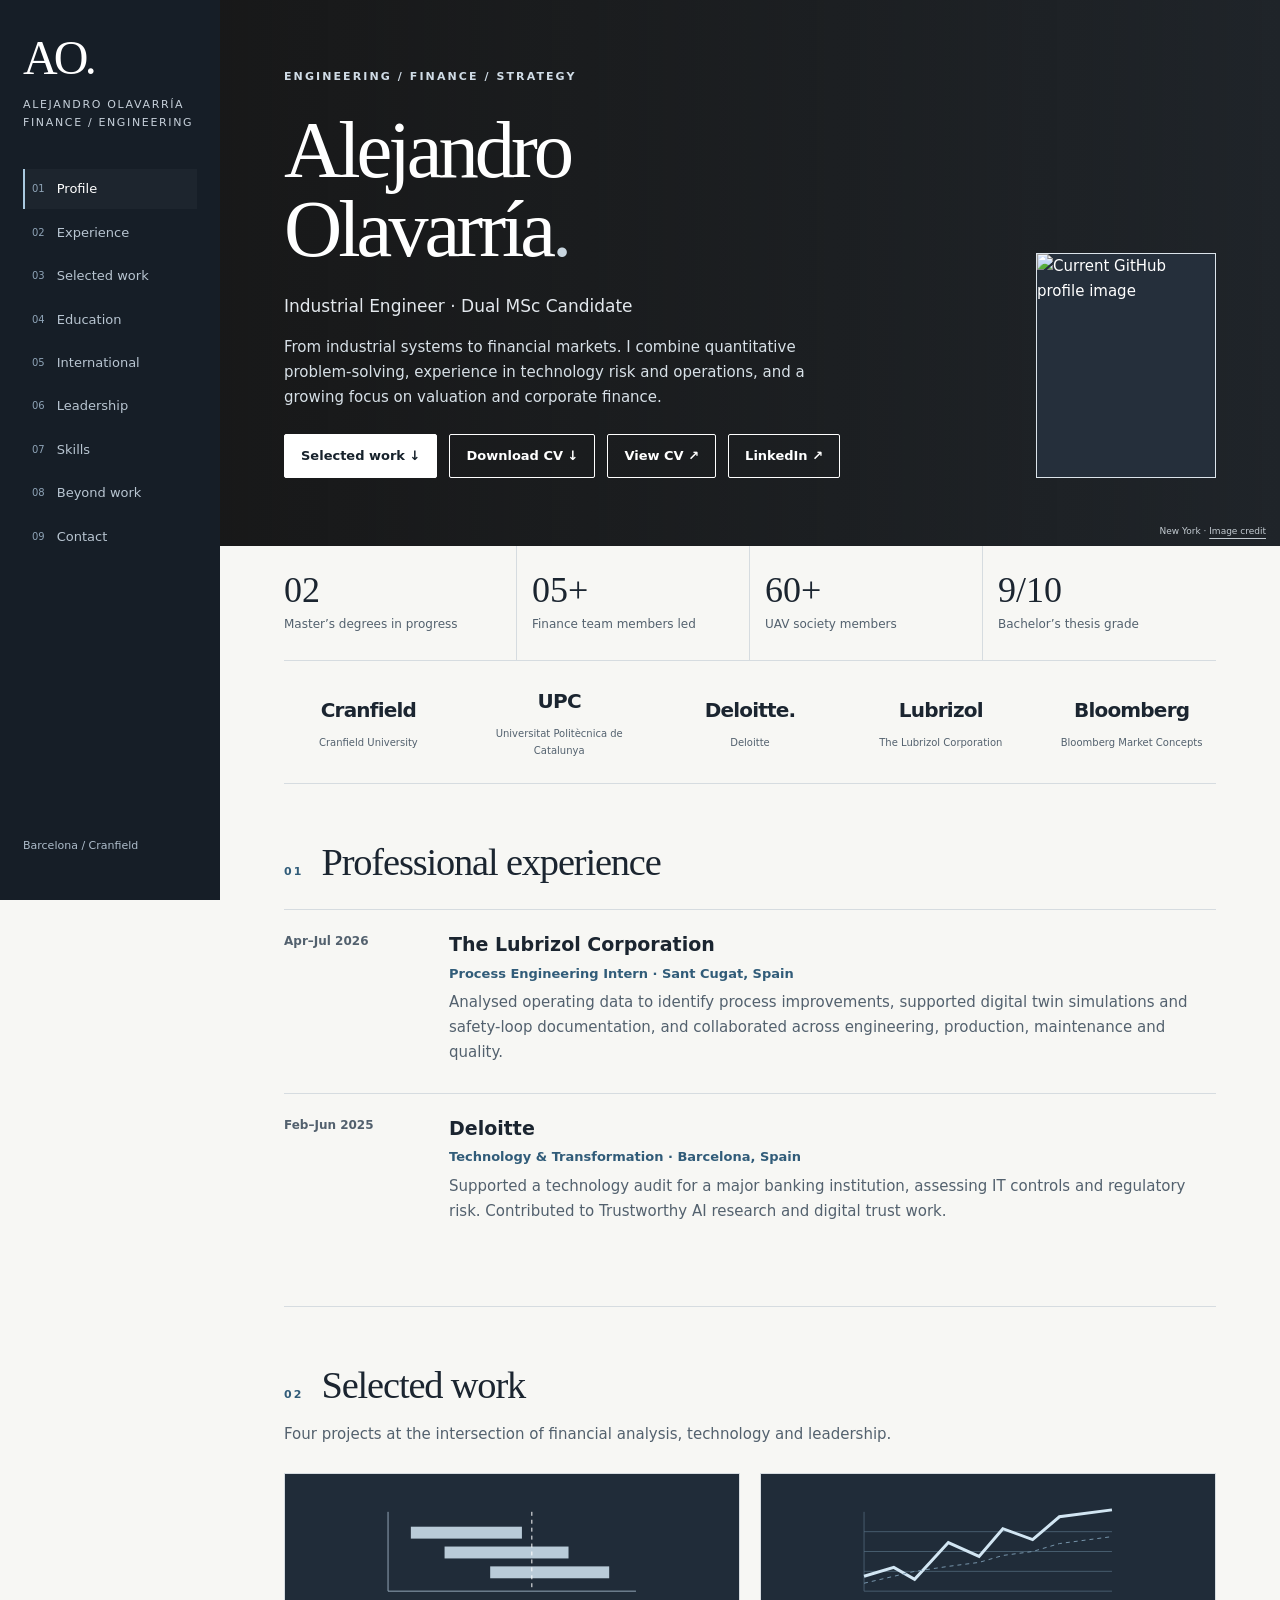
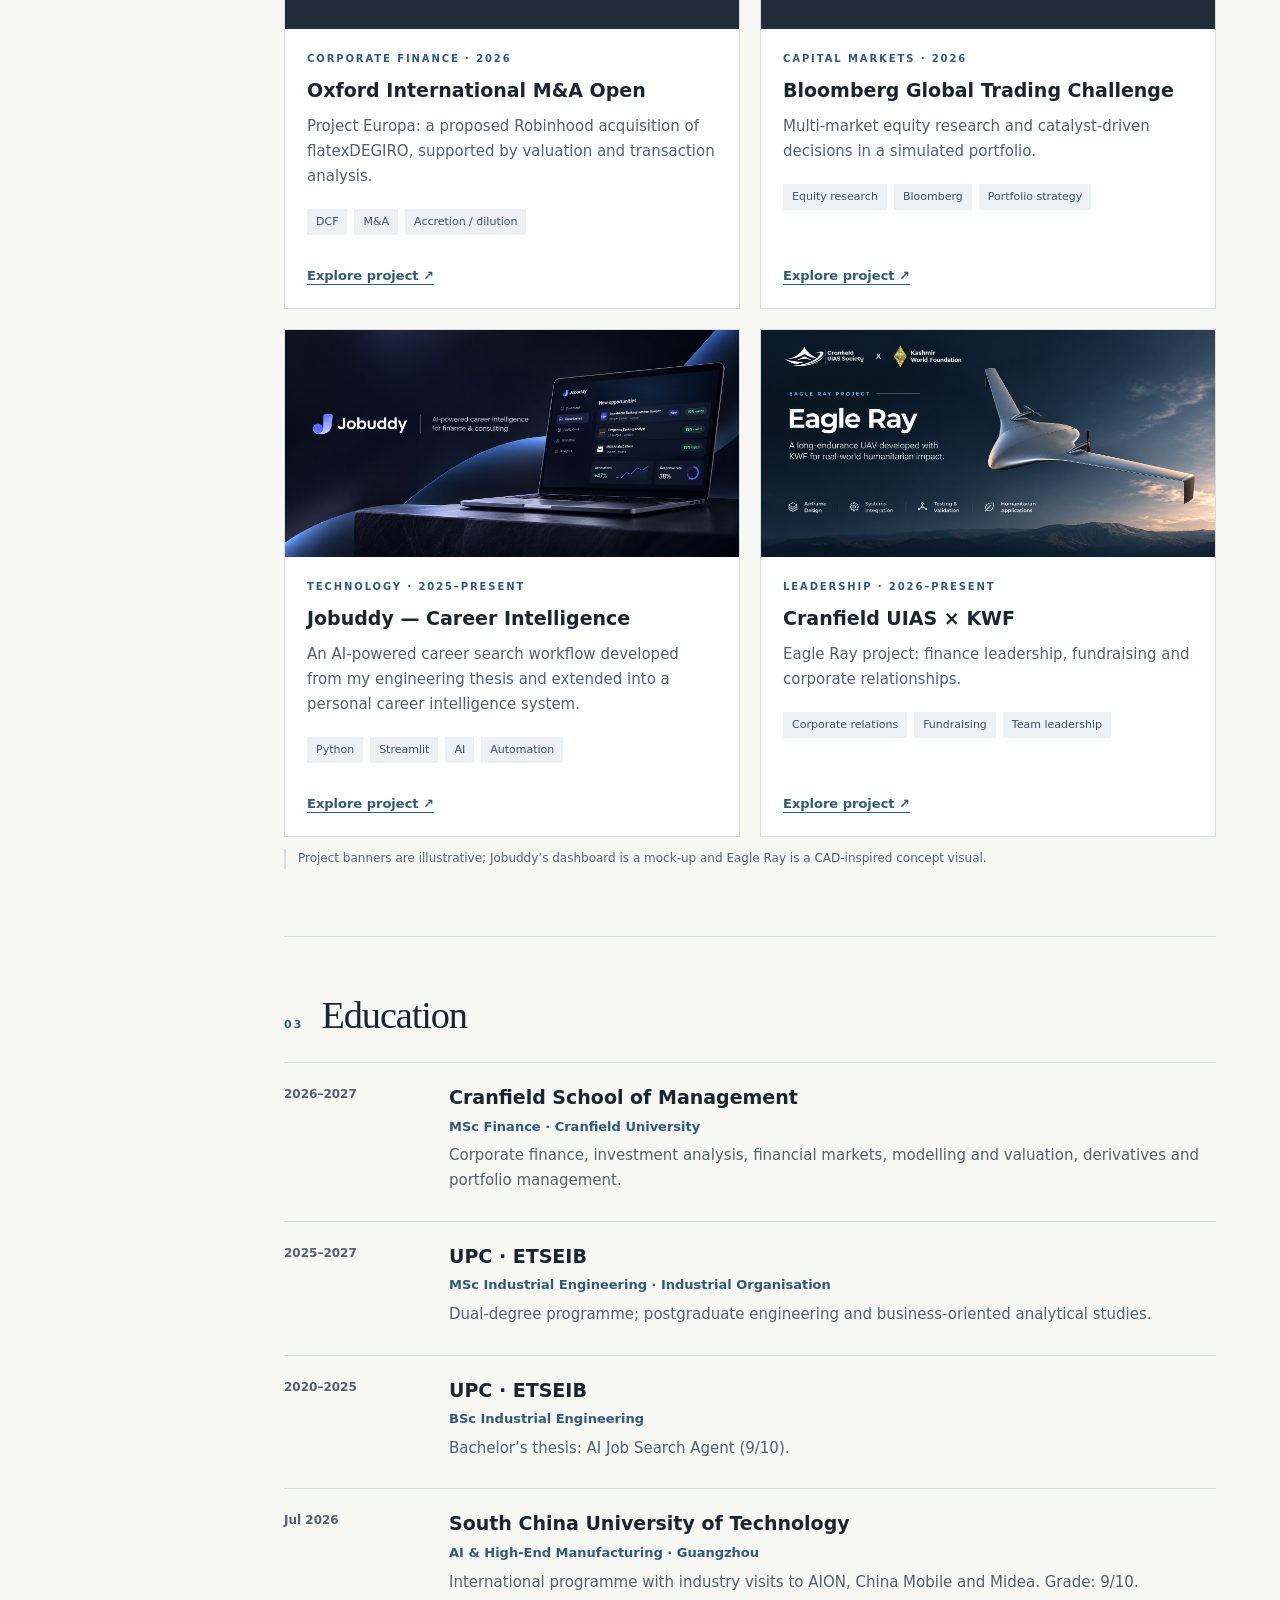
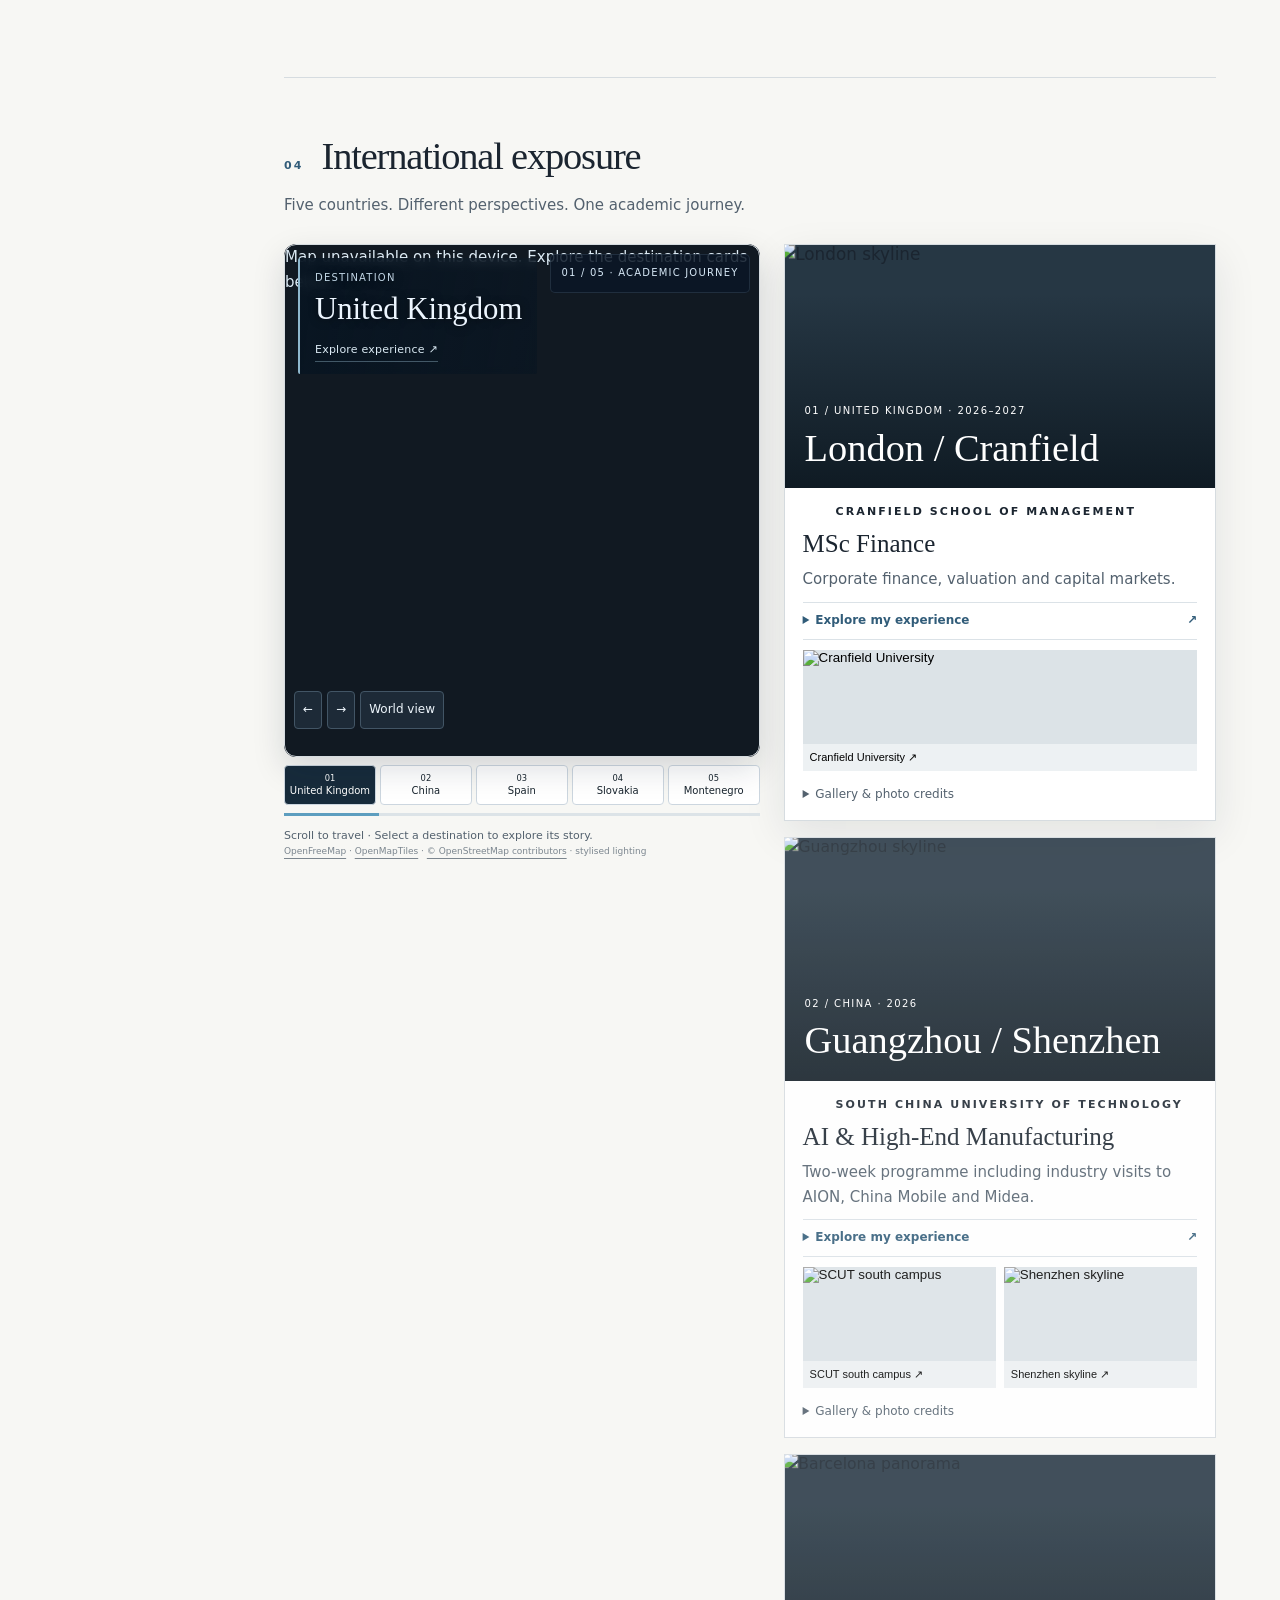
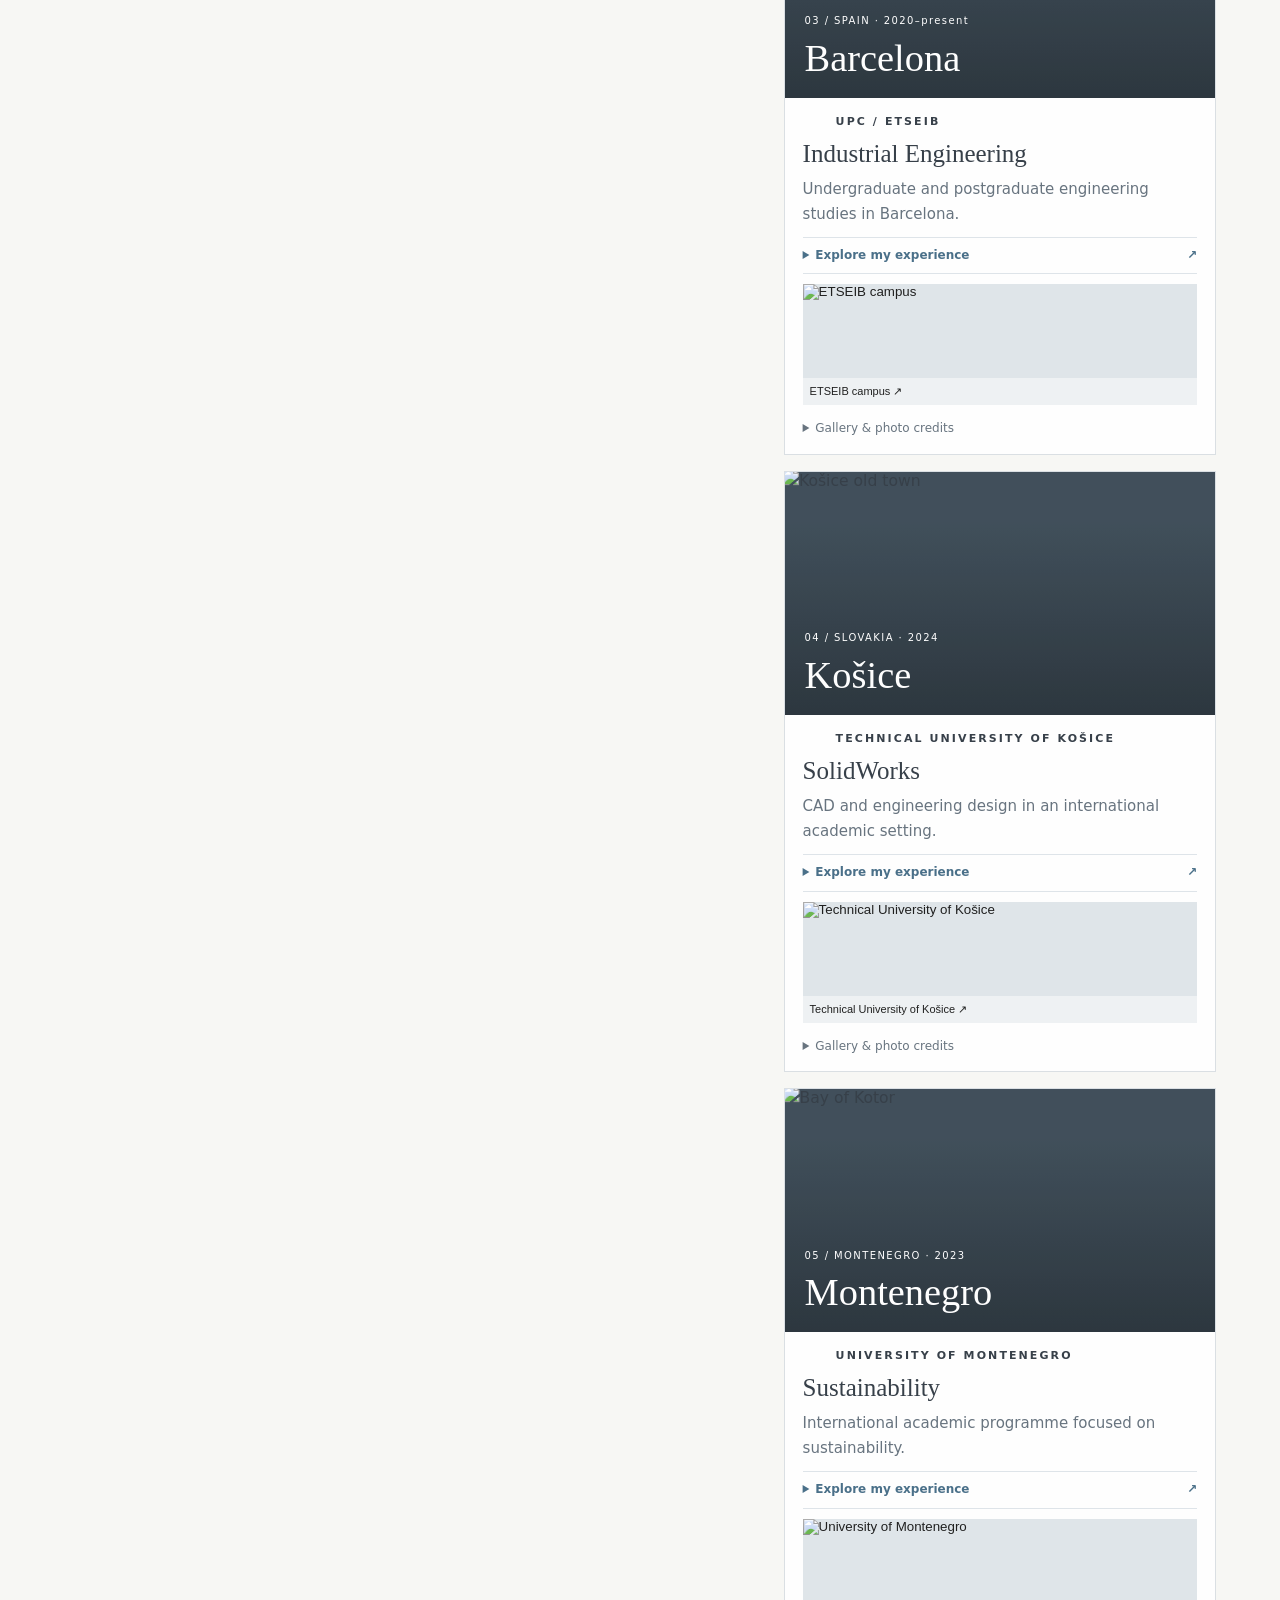
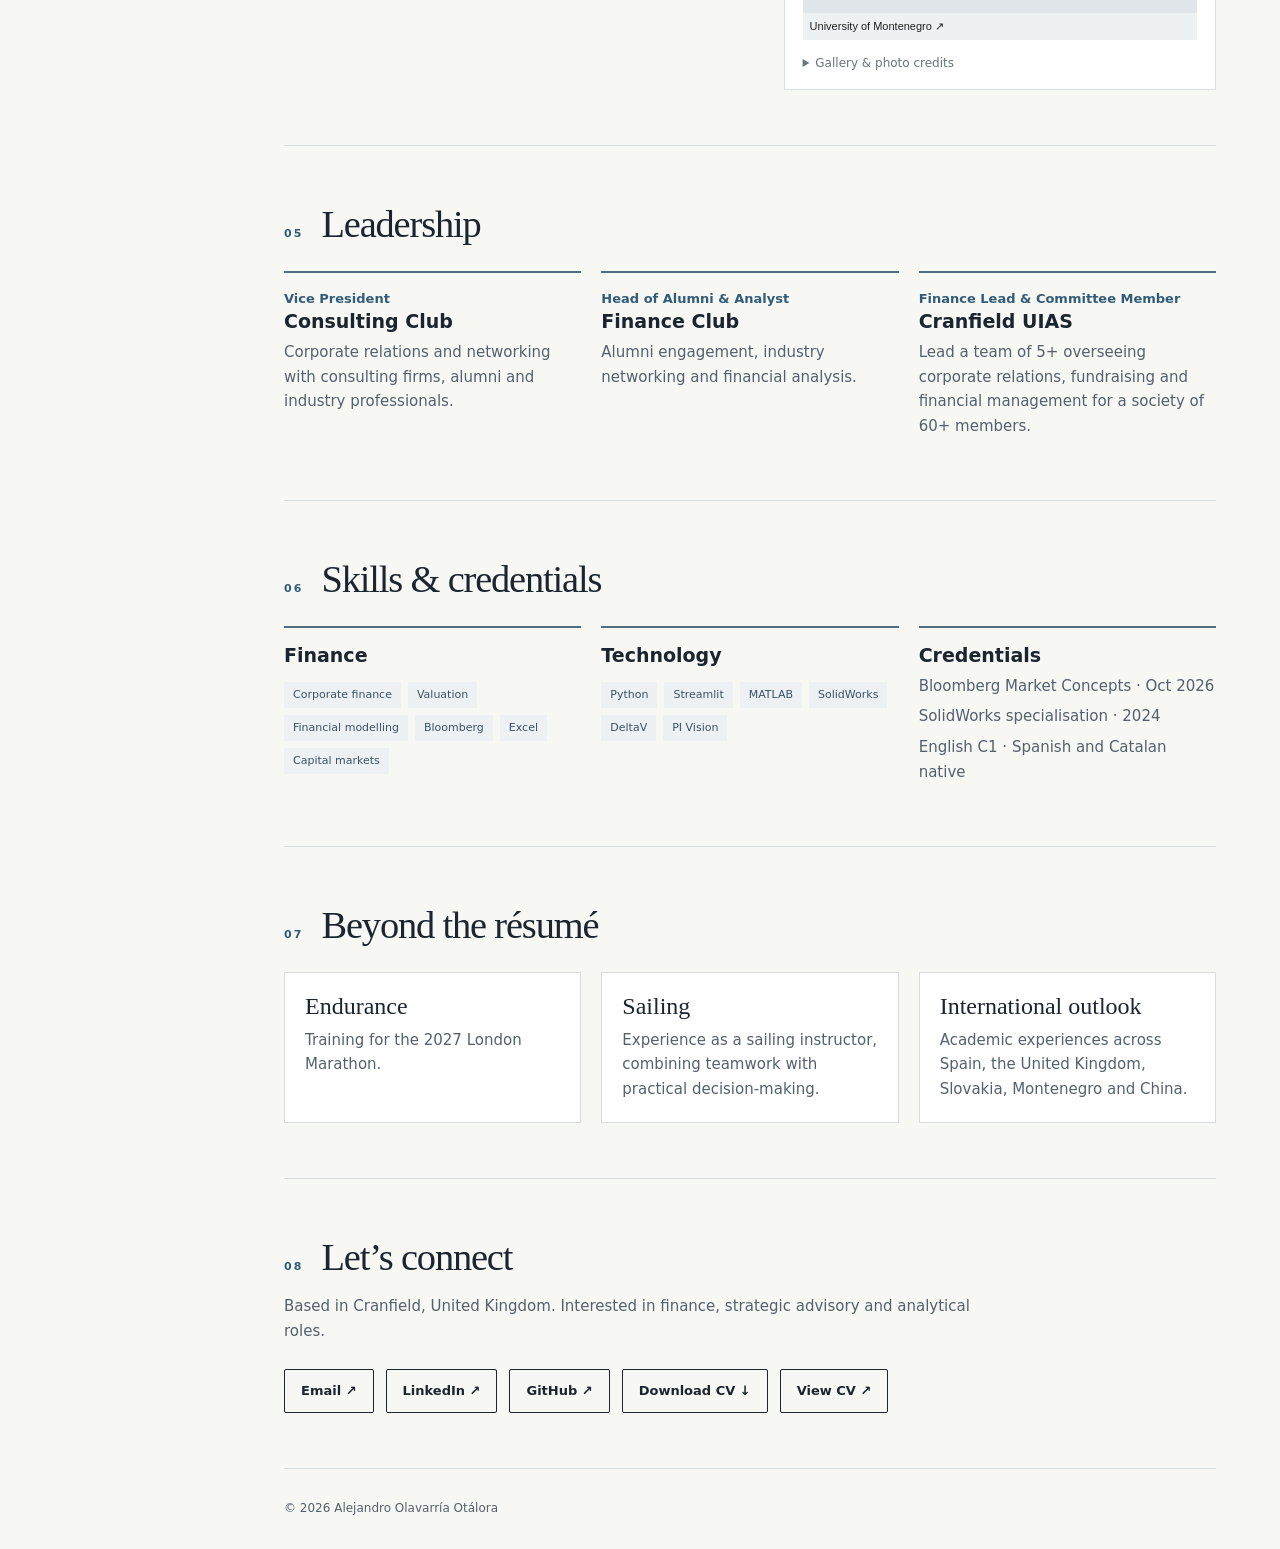
==== commit 1c7dc4c7: "Redirect the V2 preview to the canonical portfolio" ====
--- a/v2/index.html
+++ b/v2/index.html
@@ -1,8 +1,11 @@
-<!doctype html><html lang="en"><head><meta charset="utf-8"><meta name="viewport" content="width=device-width,initial-scale=1"><meta name="robots" content="noindex, follow"><title>Alejandro Olavarría — Portfolio V2</title><link rel="icon" type="image/svg+xml" href="/v2/favicon.svg"><link rel="stylesheet" href="/v2/style.css?v=20261127-2"><link rel="stylesheet" href="https://cdn.jsdelivr.net/npm/maplibre-gl@4.7.1/dist/maplibre-gl.css"><script defer src="https://cdn.jsdelivr.net/npm/maplibre-gl@4.7.1/dist/maplibre-gl.js"></script></head><body><a class="skip" href="#profile">Skip to content</a><aside class="sidebar"><a class="mark" href="/v2/">AO.</a><div class="brand">ALEJANDRO OLAVARRÍA<br>FINANCE / ENGINEERING</div><nav aria-label="Portfolio sections"><a href="#profile"><small>01</small>Profile</a><a href="#experience"><small>02</small>Experience</a><a href="#projects"><small>03</small>Selected work</a><a href="#education"><small>04</small>Education</a><a href="#international"><small>05</small>International <span id="sidebar-country-flag" style="display:inline-block;width:18px;height:12px;flex:0 0 18px;background-image:url(https://flagcdn.com/gb.svg);background-size:contain;background-repeat:no-repeat;background-position:center;margin-left:auto" aria-hidden="true"></span></a><a href="#leadership"><small>06</small>Leadership</a><a href="#skills"><small>07</small>Skills</a><a href="#beyond"><small>08</small>Beyond work</a><a href="#contact"><small>09</small>Contact</a></nav><div class="sidebar-bottom"><span class="preview">Design preview · V2</span><p>Barcelona / Cranfield<br><a href="/">Current website ↗</a></p></div></aside><main class="main"><div class="hero" id="profile"><div class="hero-inner"><div><div class="kicker">Engineering / Finance / Strategy</div><h1>Alejandro<br>Olavarría<span style="color:#c8d5df">.</span></h1><div class="role">Industrial Engineer · Dual MSc Candidate</div><p>From industrial systems to financial markets. I combine quantitative problem-solving, experience in technology risk and operations, and a growing focus on valuation and corporate finance.</p><div class="actions"><a class="btn primary" href="#projects">Selected work ↓</a><a class="btn" href="/v2/Alejandro_Olavarria_CV_EN.pdf" download="Alejandro_Olavarria_CV_EN.pdf">Download CV ↓</a> <a class="btn" href="/v2/Alejandro_Olavarria_CV_EN.pdf" target="_blank" rel="noopener">View CV ↗</a><a class="btn" href="https://www.linkedin.com/in/alejandroolavarria/">LinkedIn ↗</a></div></div><img class="portrait" src="https://avatars.githubusercontent.com/u/219587122?v=4" alt="Current GitHub profile image" width="180" height="225"></div><span class="credit">New York · <a href="https://commons.wikimedia.org/wiki/File:New_York_in_black_and_white_(Unsplash).jpg">Image credit</a></span></div><div class="content"><div class="metrics"><div class="metric"><strong>02</strong><span>Master’s degrees in progress</span></div><div class="metric"><strong>05+</strong><span>Finance team members led</span></div><div class="metric"><strong>60+</strong><span>UAV society members</span></div><div class="metric"><strong>9/10</strong><span>Bachelor’s thesis grade</span></div></div>
-<div class="institution-strip" aria-label="Professional and academic affiliations"><a href="https://www.cranfield.ac.uk/" title="Cranfield University" target="_blank" rel="noopener"><img class="institution-logo" src="https://commons.wikimedia.org/wiki/Special:FilePath/Cranfield_logo_(edited).png" alt="Cranfield" onerror="this.hidden=true;this.nextElementSibling.hidden=false"><strong hidden>Cranfield</strong><small>Cranfield University</small></a><a href="https://www.upc.edu/" title="Universitat Politècnica de Catalunya" target="_blank" rel="noopener"><img class="institution-logo" src="https://commons.wikimedia.org/wiki/Special:FilePath/Logo_UPC.svg" alt="UPC" onerror="this.hidden=true;this.nextElementSibling.hidden=false"><strong hidden>UPC</strong><small>Universitat Politècnica de Catalunya</small></a><a href="https://www.deloitte.com/" title="Deloitte" target="_blank" rel="noopener"><img class="institution-logo" src="https://commons.wikimedia.org/wiki/Special:FilePath/Logo_of_Deloitte.svg" alt="Deloitte." onerror="this.hidden=true;this.nextElementSibling.hidden=false"><strong hidden>Deloitte.</strong><small>Deloitte</small></a><a href="https://www.lubrizol.com/" title="The Lubrizol Corporation" target="_blank" rel="noopener"><img class="institution-logo lubrizol-logo" src="https://commons.wikimedia.org/wiki/Special:FilePath/Lubrizol_Logo_2017.png" alt="Lubrizol" onerror="this.hidden=true;this.nextElementSibling.hidden=false"><strong hidden>Lubrizol</strong><small>The Lubrizol Corporation</small></a><a href="https://www.bloomberg.com/professional/" title="Bloomberg Market Concepts" target="_blank" rel="noopener"><img class="institution-logo" src="https://commons.wikimedia.org/wiki/Special:FilePath/Bloomberg_logo.svg" alt="Bloomberg" onerror="this.hidden=true;this.nextElementSibling.hidden=false"><strong hidden>Bloomberg</strong><small>Bloomberg Market Concepts</small></a></div><section id="experience"><div class="section-head"><span class="eyebrow">01</span><h2>Professional experience</h2></div><div class="timeline"><article class="entry"><div class="date">Apr–Jul 2026</div><div><h3>The Lubrizol Corporation</h3><div class="sub">Process Engineering Intern · Sant Cugat, Spain</div><p>Analysed operating data to identify process improvements, supported digital twin simulations and safety-loop documentation, and collaborated across engineering, production, maintenance and quality.</p></div></article><article class="entry"><div class="date">Feb–Jun 2025</div><div><h3>Deloitte</h3><div class="sub">Technology & Transformation · Barcelona, Spain</div><p>Supported a technology audit for a major banking institution, assessing IT controls and regulatory risk. Contributed to Trustworthy AI research and digital trust work.</p></div></article></div></section>
-<section id="projects"><div class="section-head"><span class="eyebrow">02</span><h2>Selected work</h2></div><p class="intro">Four projects at the intersection of financial analysis, technology and leadership.</p><div class="projects"><article class="project"><div class="project-visual"><svg viewBox="0 0 300 120" role="img" aria-label="Conceptual illustration, not project data"><path d="M25 100H275M25 20V100" stroke="#93a6b8" fill="none"/><g fill="#b9cbd8"><rect x="48" y="35" width="112" height="12"/><rect x="82" y="55" width="125" height="12"/><rect x="128" y="75" width="120" height="12"/></g><path d="M170 20V100" stroke="#fff" stroke-dasharray="4 4"/></svg></div><div class="project-body"><div class="eyebrow">Corporate finance · 2026</div><h3>Oxford International M&A Open</h3><p>Project Europa: a proposed Robinhood acquisition of flatexDEGIRO, supported by valuation and transaction analysis.</p><div class="tags"><span>DCF</span><span>M&A</span><span>Accretion / dilution</span></div><a class="link" href="/v2/ma.html">Explore project ↗</a></div></article><article class="project"><div class="project-visual"><svg viewBox="0 0 300 120" role="img" aria-label="Conceptual illustration, not project data"><g stroke="#587184" opacity=".7"><path d="M25 20V100H275M25 40H275M25 60H275M25 80H275" fill="none"/></g><path d="M25 85L55 76L76 88L110 51L141 65L165 37L195 48L222 25L275 18" stroke="#d2e6f3" stroke-width="3" fill="none"/><path d="M25 92L55 85L76 80L110 75L141 71L165 64L195 60L222 52L275 45" stroke="#7795ac" fill="none" stroke-dasharray="4 4"/></svg></div><div class="project-body"><div class="eyebrow">Capital markets · 2026</div><h3>Bloomberg Global Trading Challenge</h3><p>Multi-market equity research and catalyst-driven decisions in a simulated portfolio.</p><div class="tags"><span>Equity research</span><span>Bloomberg</span><span>Portfolio strategy</span></div><a class="link" href="/v2/markets.html">Explore project ↗</a></div></article><article class="project"><div class="project-visual project-banner"><img src="/v2/assets/Banner%20promocional%20de%20Jobuddy%20con%20panel%20financiero.png" alt="Jobuddy career intelligence — illustrative product dashboard" width="1728" height="864" loading="lazy" decoding="async"></div><div class="project-body"><div class="eyebrow">Technology · 2025–present</div><h3>Jobuddy — Career Intelligence</h3><p>An AI-powered career search workflow developed from my engineering thesis and extended into a personal career intelligence system.</p><div class="tags"><span>Python</span><span>Streamlit</span><span>AI</span><span>Automation</span></div><a class="link" href="/v2/job.html">Explore project ↗</a></div></article><article class="project"><div class="project-visual project-banner"><img src="/v2/assets/Eagle%20Ray_%20Innovaci%C3%B3n%20Aeroespacial%20Humanitaria.png" alt="Eagle Ray — conceptual aircraft illustration based on project CAD" width="1728" height="864" loading="lazy" decoding="async"></div><div class="project-body"><div class="eyebrow">Leadership · 2026–present</div><h3>Cranfield UIAS × KWF</h3><p>Eagle Ray project: finance leadership, fundraising and corporate relationships.</p><div class="tags"><span>Corporate relations</span><span>Fundraising</span><span>Team leadership</span></div><a class="link" href="/v2/uav.html">Explore project ↗</a></div></article></div><p class="note">Project banners are illustrative; Jobuddy’s dashboard is a mock-up and Eagle Ray is a CAD-inspired concept visual.</p></section>
-<section id="education"><div class="section-head"><span class="eyebrow">03</span><h2>Education</h2></div><div class="timeline"><article class="entry"><div class="date">2026–2027</div><div><h3>Cranfield School of Management</h3><div class="sub">MSc Finance · Cranfield University</div><p>Corporate finance, investment analysis, financial markets, modelling and valuation, derivatives and portfolio management.</p></div></article><article class="entry"><div class="date">2025–2027</div><div><h3>UPC · ETSEIB</h3><div class="sub">MSc Industrial Engineering · Industrial Organisation</div><p>Dual-degree programme; postgraduate engineering and business-oriented analytical studies.</p></div></article><article class="entry"><div class="date">2020–2025</div><div><h3>UPC · ETSEIB</h3><div class="sub">BSc Industrial Engineering</div><p>Bachelor’s thesis: AI Job Search Agent (9/10).</p></div></article><article class="entry"><div class="date">Jul 2026</div><div><h3>South China University of Technology</h3><div class="sub">AI & High-End Manufacturing · Guangzhou</div><p>International programme with industry visits to AION, China Mobile and Midea. Grade: 9/10.</p></div></article></div></section>
-<section id="international"><div class="section-head"><span class="eyebrow">04</span><h2>International exposure</h2></div><p class="intro">Five countries. Different perspectives. One academic journey.</p><div class="atlas"><div class="atlas-stage"><div class="atlas-map"><div id="journey-map" aria-label="Interactive geographic map"></div><div class="atlas-overlay"><span id="atlas-count">01 / 05</span> · ACADEMIC JOURNEY</div><div class="atlas-destination" aria-live="polite"><span id="atlas-status">CURRENT DESTINATION</span><strong id="atlas-city">United Kingdom</strong><small id="atlas-country"></small><button type="button" id="atlas-explore" class="atlas-explore">Explore experience ↗</button></div><div class="atlas-controls"><button type="button" id="atlas-prev" aria-label="Previous destination">←</button><button type="button" id="atlas-next" aria-label="Next destination">→</button><button type="button" id="atlas-world">World view</button></div></div><div class="atlas-nav"><button type="button" data-go="0"><small>01 </small>United Kingdom</button><button type="button" data-go="1"><small>02 </small>China</button><button type="button" data-go="2"><small>03 </small>Spain</button><button type="button" data-go="3"><small>04 </small>Slovakia</button><button type="button" data-go="4"><small>05 </small>Montenegro</button></div><div class="atlas-progress"><i></i></div><p class="map-hint">Scroll to travel · Select a destination to explore its story. <span class="atlas-credits"><a href="https://openfreemap.org/" target="_blank" rel="noopener">OpenFreeMap</a> · <a href="https://www.openmaptiles.org/" target="_blank" rel="noopener">OpenMapTiles</a> · <a href="https://www.openstreetmap.org/copyright" target="_blank" rel="noopener">© OpenStreetMap contributors</a> · stylised lighting</span></p></div><div class="atlas-destinations"><article class="atlas-card" id="atlas-0"><div class="atlas-photo"><img src="https://commons.wikimedia.org/wiki/Special:FilePath/View_of_the_City_of_London_skyline.jpg?width=1280" alt="London skyline" loading="lazy" decoding="async"><div class="atlas-title"><small>01 / UNITED KINGDOM · 2026–2027</small><h3>London / Cranfield</h3></div></div><div class="atlas-copy"><span class="eyebrow destination-institution"><span class="destination-flag" style="background-image:url('https://flagcdn.com/gb.svg');display:inline-block;width:20px;height:14px;flex:0 0 20px;background-size:contain;background-position:center;background-repeat:no-repeat" aria-hidden="true"></span>Cranfield School of Management</span><h4>MSc Finance</h4><p>Corporate finance, valuation and capital markets.</p><details class="experience-details" id="experience-0"><summary>Explore my experience <span aria-hidden="true">↗</span></summary><h5>Finance, valuation & capital markets</h5><p>MSc Finance at Cranfield School of Management, alongside the MSc in Industrial Engineering at UPC. Coursework includes corporate finance, investment analysis, financial markets, modelling and valuation.</p><p>Outside the classroom: Vice President of the Consulting Club, Head of Alumni & Analyst at the Finance Club, and Finance Lead & Committee Member of UIAS.</p></details><div class="atlas-thumbs"><button type="button" data-photo="0:1"><img src="https://commons.wikimedia.org/wiki/Special:FilePath/Cranfield_University_Whittle_Building.jpg?width=640" alt="Cranfield University" loading="lazy"><span>Cranfield University ↗</span></button></div><details><summary>Gallery & photo credits</summary><p><button type="button" class="photo-link" data-photo="0:0">London skyline ↗</button><br><small><a href="https://commons.wikimedia.org/wiki/File:View_of_the_City_of_London_skyline.jpg" target="_blank" rel="noopener">Tristan Surtel · CC BY-SA 4.0 · Wikimedia Commons</a> (display crop)</small></p><p><button type="button" class="photo-link" data-photo="0:1">Cranfield University ↗</button><br><small><a href="https://commons.wikimedia.org/wiki/File:Cranfield_University_Whittle_Building.jpg" target="_blank" rel="noopener">Fusion2018 · CC BY-SA 4.0 · Wikimedia Commons</a> (display crop)</small></p></details></div></article><article class="atlas-card" id="atlas-1"><div class="atlas-photo"><img src="https://commons.wikimedia.org/wiki/Special:FilePath/GuangzhouSkyline2020.jpg?width=1280" alt="Guangzhou skyline" loading="lazy" decoding="async"><div class="atlas-title"><small>02 / CHINA · 2026</small><h3>Guangzhou / Shenzhen</h3></div></div><div class="atlas-copy"><span class="eyebrow destination-institution"><span class="destination-flag" style="background-image:url('https://flagcdn.com/cn.svg');display:inline-block;width:20px;height:14px;flex:0 0 20px;background-size:contain;background-position:center;background-repeat:no-repeat" aria-hidden="true"></span>South China University of Technology</span><h4>AI & High-End Manufacturing</h4><p>Two-week programme including industry visits to AION, China Mobile and Midea.</p><details class="experience-details" id="experience-1"><summary>Explore my experience <span aria-hidden="true">↗</span></summary><h5>AI & advanced manufacturing</h5><p>A two-week international programme at South China University of Technology in July 2026, exploring artificial intelligence and its adoption in advanced manufacturing.</p><p>Industry visits to AION, China Mobile and Midea provided first-hand exposure to industrial applications of emerging technologies.</p></details><div class="atlas-thumbs"><button type="button" data-photo="1:1"><img src="https://commons.wikimedia.org/wiki/Special:FilePath/South_China_University_of_Technology_South_Campus.jpg?width=640" alt="SCUT south campus" loading="lazy"><span>SCUT south campus ↗</span></button><button type="button" data-photo="1:2"><img src="https://commons.wikimedia.org/wiki/Special:FilePath/Skyline_in_Shenzhen_(20250327).jpg?width=640" alt="Shenzhen skyline" loading="lazy"><span>Shenzhen skyline ↗</span></button></div><details><summary>Gallery & photo credits</summary><p><button type="button" class="photo-link" data-photo="1:0">Guangzhou skyline ↗</button><br><small><a href="https://commons.wikimedia.org/wiki/File:GuangzhouSkyline2020.jpg" target="_blank" rel="noopener">Josephua · CC BY-SA 4.0 · Wikimedia Commons</a> (display crop)</small></p><p><button type="button" class="photo-link" data-photo="1:1">SCUT south campus ↗</button><br><small><a href="https://commons.wikimedia.org/wiki/File:South_China_University_of_Technology_South_Campus.jpg" target="_blank" rel="noopener">LPS.1 · CC0 · Wikimedia Commons</a> (display crop)</small></p><p><button type="button" class="photo-link" data-photo="1:2">Shenzhen skyline ↗</button><br><small><a href="https://commons.wikimedia.org/wiki/File:Skyline_in_Shenzhen_(20250327).jpg" target="_blank" rel="noopener">CC0 · see source · Wikimedia Commons</a> (display crop)</small></p></details></div></article><article class="atlas-card" id="atlas-2"><div class="atlas-photo"><img src="https://commons.wikimedia.org/wiki/Special:FilePath/Vista_de_Barcelona.jpg?width=1280" alt="Barcelona panorama" loading="lazy" decoding="async"><div class="atlas-title"><small>03 / SPAIN · 2020–present</small><h3>Barcelona</h3></div></div><div class="atlas-copy"><span class="eyebrow destination-institution"><span class="destination-flag" style="background-image:url('https://flagcdn.com/es.svg');display:inline-block;width:20px;height:14px;flex:0 0 20px;background-size:contain;background-position:center;background-repeat:no-repeat" aria-hidden="true"></span>UPC / ETSEIB</span><h4>Industrial Engineering</h4><p>Undergraduate and postgraduate engineering studies in Barcelona.</p><details class="experience-details" id="experience-2"><summary>Explore my experience <span aria-hidden="true">↗</span></summary><h5>Engineering & professional experience</h5><p>Industrial Engineering at UPC / ETSEIB: BSc (2020–2025) and MSc in Industrial Engineering, Industrial Organisation (from 2025).</p><p>Professional experience includes technology audit and AI regulatory research at Deloitte, and process engineering, digital twin and production data work at Lubrizol.</p></details><div class="atlas-thumbs"><button type="button" data-photo="2:1"><img src="https://commons.wikimedia.org/wiki/Special:FilePath/ETSEIB.JPG?width=640" alt="ETSEIB campus" loading="lazy"><span>ETSEIB campus ↗</span></button></div><details><summary>Gallery & photo credits</summary><p><button type="button" class="photo-link" data-photo="2:0">Barcelona panorama ↗</button><br><small><a href="https://commons.wikimedia.org/wiki/File:Vista_de_Barcelona.jpg" target="_blank" rel="noopener">zenilorac · CC BY 2.0 · Wikimedia Commons</a> (display crop)</small></p><p><button type="button" class="photo-link" data-photo="2:1">ETSEIB campus ↗</button><br><small><a href="https://commons.wikimedia.org/wiki/File:ETSEIB.JPG" target="_blank" rel="noopener">Author and CC BY-SA 3.0 on source · Wikimedia Commons</a> (display crop)</small></p></details></div></article><article class="atlas-card" id="atlas-3"><div class="atlas-photo"><img src="https://commons.wikimedia.org/wiki/Special:FilePath/Kosice_(Kassa)_-_St.Elizabeth_Cathedral_from_Hlavna_-_panoramio.jpg?width=1280" alt="Košice old town" loading="lazy" decoding="async"><div class="atlas-title"><small>04 / SLOVAKIA · 2024</small><h3>Košice</h3></div></div><div class="atlas-copy"><span class="eyebrow destination-institution"><span class="destination-flag" style="background-image:url('https://flagcdn.com/sk.svg');display:inline-block;width:20px;height:14px;flex:0 0 20px;background-size:contain;background-position:center;background-repeat:no-repeat" aria-hidden="true"></span>Technical University of Košice</span><h4>SolidWorks</h4><p>CAD and engineering design in an international academic setting.</p><details class="experience-details" id="experience-3"><summary>Explore my experience <span aria-hidden="true">↗</span></summary><h5>CAD & engineering design</h5><p>SolidWorks specialisation at the Technical University of Košice in 2024.</p><p>International teamwork and engineering design, including a team project involving a 3D-printed steering wheel.</p></details><div class="atlas-thumbs"><button type="button" data-photo="3:1"><img src="https://commons.wikimedia.org/wiki/Special:FilePath/Technical_university_of_Kosice_-_main_campus.jpg?width=640" alt="Technical University of Košice" loading="lazy"><span>Technical University of Košice ↗</span></button></div><details><summary>Gallery & photo credits</summary><p><button type="button" class="photo-link" data-photo="3:0">Košice old town ↗</button><br><small><a href="https://commons.wikimedia.org/wiki/File:Kosice_(Kassa)_-_St.Elizabeth_Cathedral_from_Hlavna_-_panoramio.jpg" target="_blank" rel="noopener">Author and CC BY-SA 3.0 on source · Wikimedia Commons</a> (display crop)</small></p><p><button type="button" class="photo-link" data-photo="3:1">Technical University of Košice ↗</button><br><small><a href="https://commons.wikimedia.org/wiki/File:Technical_university_of_Kosice_-_main_campus.jpg" target="_blank" rel="noopener">Pavol Kaleja · license on source · Wikimedia Commons</a> (display crop)</small></p></details></div></article><article class="atlas-card" id="atlas-4"><div class="atlas-photo"><img src="https://commons.wikimedia.org/wiki/Special:FilePath/View_of_Kotor_bay_and_old_town.jpg?width=1280" alt="Bay of Kotor" loading="lazy" decoding="async"><div class="atlas-title"><small>05 / MONTENEGRO · 2023</small><h3>Montenegro</h3></div></div><div class="atlas-copy"><span class="eyebrow destination-institution"><span class="destination-flag" style="background-image:url('https://flagcdn.com/me.svg');display:inline-block;width:20px;height:14px;flex:0 0 20px;background-size:contain;background-position:center;background-repeat:no-repeat" aria-hidden="true"></span>University of Montenegro</span><h4>Sustainability</h4><p>International academic programme focused on sustainability.</p><details class="experience-details" id="experience-4"><summary>Explore my experience <span aria-hidden="true">↗</span></summary><h5>Sustainability</h5><p>International sustainability programme at the University of Montenegro in 2023.</p><p>An opportunity to explore sustainability in an international academic environment.</p></details><div class="atlas-thumbs"><button type="button" data-photo="4:1"><img src="https://commons.wikimedia.org/wiki/Special:FilePath/University_of_Montenegro_Faculty_of_Electrical_Engineering.jpg?width=640" alt="University of Montenegro" loading="lazy"><span>University of Montenegro ↗</span></button></div><details><summary>Gallery & photo credits</summary><p><button type="button" class="photo-link" data-photo="4:0">Bay of Kotor ↗</button><br><small><a href="https://commons.wikimedia.org/wiki/File:View_of_Kotor_bay_and_old_town.jpg" target="_blank" rel="noopener">Jaakko Luttinen · CC BY-SA 4.0 · Wikimedia Commons</a> (display crop)</small></p><p><button type="button" class="photo-link" data-photo="4:1">University of Montenegro ↗</button><br><small><a href="https://commons.wikimedia.org/wiki/File:University_of_Montenegro_Faculty_of_Electrical_Engineering.jpg" target="_blank" rel="noopener">Author and license on source · Wikimedia Commons</a> (display crop)</small></p></details></div></article></div></div><dialog id="atlas-gallery"><button type="button" id="gallery-close" aria-label="Close gallery">×</button><img alt=""><p id="gallery-caption"></p><div class="atlas-controls-inline"><button type="button" id="gallery-prev">← Previous</button><button type="button" id="gallery-next">Next →</button></div></dialog></section><section id="leadership"><div class="section-head"><span class="eyebrow">05</span><h2>Leadership</h2></div><div class="leaders"><article class="lead"><div class="sub">Vice President</div><h3>Consulting Club</h3><p>Corporate relations and networking with consulting firms, alumni and industry professionals.</p></article><article class="lead"><div class="sub">Head of Alumni & Analyst</div><h3>Finance Club</h3><p>Alumni engagement, industry networking and financial analysis.</p></article><article class="lead"><div class="sub">Finance Lead & Committee Member</div><h3>Cranfield UIAS</h3><p>Lead a team of 5+ overseeing corporate relations, fundraising and financial management for a society of 60+ members.</p></article></div></section>
-<section id="skills"><div class="section-head"><span class="eyebrow">06</span><h2>Skills & credentials</h2></div><div class="leaders"><article class="lead"><h3>Finance</h3><div class="tags"><span>Corporate finance</span><span>Valuation</span><span>Financial modelling</span><span>Bloomberg</span><span>Excel</span><span>Capital markets</span></div></article><article class="lead"><h3>Technology</h3><div class="tags"><span>Python</span><span>Streamlit</span><span>MATLAB</span><span>SolidWorks</span><span>DeltaV</span><span>PI Vision</span></div></article><article class="lead"><h3>Credentials</h3><p>Bloomberg Market Concepts · Oct 2026</p><p>SolidWorks specialisation · 2024</p><p>English C1 · Spanish and Catalan native</p></article></div></section>
-<section id="beyond"><div class="section-head"><span class="eyebrow">07</span><h2>Beyond the résumé</h2></div><div class="personal"><article><strong>Endurance</strong><p>Training for the 2027 London Marathon.</p></article><article><strong>Sailing</strong><p>Experience as a sailing instructor, combining teamwork with practical decision-making.</p></article><article><strong>International outlook</strong><p>Academic experiences across Spain, the United Kingdom, Slovakia, Montenegro and China.</p></article></div></section>
-<section id="contact"><div class="section-head"><span class="eyebrow">08</span><h2>Let’s connect</h2></div><p class="intro">Based in Cranfield, United Kingdom. Interested in finance, strategic advisory and analytical roles.</p><div class="actions"><a class="btn" href="mailto:alejandro.olavarria02@gmail.com">Email ↗</a><a class="btn" href="https://www.linkedin.com/in/alejandroolavarria/">LinkedIn ↗</a><a class="btn" href="https://github.com/alejandroolavarria">GitHub ↗</a><a class="btn" href="/v2/Alejandro_Olavarria_CV_EN.pdf" download="Alejandro_Olavarria_CV_EN.pdf">Download CV ↓</a> <a class="btn" href="/v2/Alejandro_Olavarria_CV_EN.pdf" target="_blank" rel="noopener">View CV ↗</a></div></section><footer class="footer">© 2026 Alejandro Olavarría Otálora · V2 design preview · <a href="/">Original version</a></footer></div></main><script>const links=[...document.querySelectorAll(".sidebar nav a")];const targets=links.map(a=>document.querySelector(a.hash));function update(){let active=targets[0];for(const t of targets){if(t.getBoundingClientRect().top<=130)active=t}if(innerHeight+scrollY>=document.documentElement.scrollHeight-4)active=targets[targets.length-1];for(const a of links){const on=a.hash==="#"+active.id;a.classList.toggle("active",on);if(on)a.setAttribute("aria-current","location");else a.removeAttribute("aria-current")}}addEventListener("scroll",update,{passive:true});update()</script><script>window.addEventListener("DOMContentLoaded",()=>{const d=[["United Kingdom","London / Cranfield","2026–2027","Cranfield School of Management","MSc Finance",52.073,-0.628,8,"Corporate finance, valuation and capital markets.",[["View of the City of London skyline.jpg","London skyline","Tristan Surtel · CC BY-SA 4.0"],["Cranfield University Whittle Building.jpg","Cranfield University","Fusion2018 · CC BY-SA 4.0"]]],["China","Guangzhou / Shenzhen","2026","South China University of Technology","AI & High-End Manufacturing",23.129,113.264,9,"Two-week programme including industry visits to AION, China Mobile and Midea.",[["GuangzhouSkyline2020.jpg","Guangzhou skyline","Josephua · CC BY-SA 4.0"],["South China University of Technology South Campus.jpg","SCUT south campus","LPS.1 · CC0"],["Skyline in Shenzhen (20250327).jpg","Shenzhen skyline","CC0 · see source"]]],["Spain","Barcelona","2020–present","UPC / ETSEIB","Industrial Engineering",41.389,2.113,11,"Undergraduate and postgraduate engineering studies in Barcelona.",[["Vista de Barcelona.jpg","Barcelona panorama","zenilorac · CC BY 2.0"],["ETSEIB.JPG","ETSEIB campus","Author and CC BY-SA 3.0 on source"]]],["Slovakia","Košice","2024","Technical University of Košice","SolidWorks",48.716,21.261,12,"CAD and engineering design in an international academic setting.",[["Kosice (Kassa) - St.Elizabeth Cathedral from Hlavna - panoramio.jpg","Košice old town","Author and CC BY-SA 3.0 on source"],["Technical university of Kosice - main campus.jpg","Technical University of Košice","Pavol Kaleja · license on source"]]],["Montenegro","Montenegro","2023","University of Montenegro","Sustainability",42.441,19.263,9,"International academic programme focused on sustainability.",[["View of Kotor bay and old town.jpg","Bay of Kotor","Jaakko Luttinen · CC BY-SA 4.0"],["University of Montenegro Faculty of Electrical Engineering.jpg","University of Montenegro","Author and license on source"]]]],cards=[...document.querySelectorAll(".atlas-card")],nav=[...document.querySelectorAll("[data-go]")],reduced=matchMedia("(prefers-reduced-motion: reduce)").matches;const el=document.getElementById("journey-map");let map,ready=false,active=-1,desired=0,current=0,frame=0,last=0,world=false,worldScroll=0,queued=false,holdUntil=0,heldAt=0,velocity=0,labelKey="",lastScrollAt=0,lastScrollY=window.scrollY,travelDirection=1;const ids=["826","156","724","703","499"],clamp=(v,a,b)=>Math.min(b,Math.max(a,v)),ease=t=>t*t*(3-2*t),fc=features=>({type:"FeatureCollection",features}),point=(coordinates,properties={})=>({type:"Feature",properties,geometry:{type:"Point",coordinates}}),line=coordinates=>({type:"Feature",properties:{},geometry:{type:"LineString",coordinates}});const places=d.map(p=>[p[6],p[5]]);function arc(a,b){return Array.from({length:81},(_,k)=>{const t=k/80;return [a[0]+(b[0]-a[0])*t,a[1]+(b[1]-a[1])*t+Math.sin(Math.PI*t)*Math.min(12,Math.abs(b[0]-a[0])*.13)]})}const routes=places.slice(1).map((b,i)=>arc(places[i],b));const cities=[[-.1276,51.5072],[2.3522,48.8566],[-3.7038,40.4168],[13.405,52.52],[12.496,41.903],[4.904,52.367],[4.352,50.85],[16.374,48.208],[14.438,50.075],[19.04,47.498],[21.012,52.23],[23.728,37.984],[28.978,41.008],[20.449,44.787],[18.413,43.856],[15.982,45.815],[27.562,53.9],[30.524,50.45],[37.618,55.755],[55.27,25.204],[51.389,35.689],[44.366,33.315],[46.675,24.714],[67.001,24.86],[77.209,28.614],[72.878,19.076],[88.364,22.573],[90.412,23.81],[100.502,13.756],[106.63,10.823],[103.82,1.352],[101.687,3.139],[116.407,39.904],[121.474,31.23],[114.0579,22.5431],[114.1694,22.3193],[104.066,30.572],[106.55,29.56],[114.305,30.593],[118.797,32.06],[120.155,30.274],[117.2,39.13],[121.565,25.033],[126.978,37.566],[139.692,35.69],[135.502,34.693],[31.235,30.044],[10.181,36.807],[3.058,36.753],[-7.59,33.57],[-74.006,40.713],[-118.244,34.052],[-0.63,52.07],[2.113,41.389],[21.261,48.716],[19.263,42.441],[113.264,23.129]];let boundaries=[];function source(id,data){if(ready&&map.getSource(id))map.getSource(id).setData(data)}function border(){source("selected-country",fc(world?[]:boundaries.filter(f=>String(f.id).padStart(3,"0")===ids[active])))}function focus(i){if(i===active)return;active=i;cards.forEach((c,j)=>c.classList.toggle("selected",j===i));nav.forEach((b,j)=>{b.classList.toggle("selected",j===i);b.setAttribute("aria-current",j===i?"step":"false")});document.getElementById("atlas-count").textContent="0"+(i+1)+" / 05";source("destinations",fc(places.map((p,j)=>point(p,{selected:j===i?1:0,name:d[j][1]}))));border()}function pose(v){const i=Math.min(routes.length-1,Math.floor(v)),t=v-i,path=routes[i],a=d[i],b=d[i+1],distance=Math.hypot(b[5]-a[5],(b[6]-a[6])*Math.cos((a[5]+b[5])*Math.PI/360)),overview=clamp(Math.log2(65/Math.max(distance,1)),1.8,4.6),cityZoom=[6.7,6.5,5.8,7.0,7.0],countryZoom=[4.0,3.1,4.0,5.1,5.3];const departure=i===0?.16:.08,arrival=i<2?.90:.93;const ramp=.18;function integrated(q){q=clamp(q,0,1);if(q<ramp)return(q*q/(2*ramp))/(1-ramp);if(q>1-ramp)return 1-(1-q)*(1-q)/(2*ramp*(1-ramp));return(q-ramp/2)/(1-ramp)}const routeProgress=integrated((t-departure)/(arrival-departure)),k=routeProgress*80,j=Math.min(79,Math.floor(k)),u=k-j,routeCenter=[path[j][0]+(path[j+1][0]-path[j][0])*u,path[j][1]+(path[j+1][1]-path[j][1])*u];let center=routeCenter.slice();if(i===0){const shift=ease(clamp(t/.13,0,1))*(1-ease(clamp((t-.16)/.23,0,1)));center=[center[0]+(-3.2-a[6])*shift,center[1]+(55.1-a[5])*shift]}const wideAt=i===0?.16:.23,approach=i<2?.73:.56,closeAt=i<2?.88:.79;let zoom;if(t<wideAt)zoom=cityZoom[i]+(countryZoom[i]-cityZoom[i])*ease(t/wideAt);else if(t<.38)zoom=countryZoom[i]+(overview-countryZoom[i])*ease((t-wideAt)/(.38-wideAt));else if(t<approach)zoom=overview;else if(t<closeAt)zoom=overview+(countryZoom[i+1]-overview)*ease((t-approach)/(closeAt-approach));else zoom=countryZoom[i+1]+(cityZoom[i+1]-countryZoom[i+1])*ease((t-closeAt)/(1-closeAt));return {center,zoom,traveller:routeCenter,trail:[...routes.slice(0,i).flat(),...path.slice(0,j+1),routeCenter]}}function render(v){document.querySelector(".atlas-progress i").style.width=((v+1)/d.length*100)+"%";if(!ready||world)return;const p=pose(v);map.jumpTo({center:p.center,zoom:p.zoom,bearing:0,pitch:0});source("travelled",fc([line(p.trail)]));source("traveller",fc([point(p.traveller)]))}function updateDestination(v,target){const travelling=Math.abs(v-Math.round(v))>.006;let i,phase;if(!travelling){i=Math.round(v);phase="city"}else{const dir=Math.abs(target-v)>.0001?(target<v?-1:1):travelDirection;i=clamp(dir>0?Math.ceil(v):Math.floor(v),0,4);const leg=dir>0?v-Math.floor(v):Math.ceil(v)-v;phase=leg<(i===1||i===2?.77:.55)?"travel":leg<(i===1||i===2?.89:.88)?"country":"city";if(dir>0&&v<.16){i=0;phase="country"}}focus(i);const key=i+":"+phase;if(key===labelKey)return;labelKey=key;document.getElementById("sidebar-country-flag").style.backgroundImage="url(https://flagcdn.com/"+["gb","cn","es","sk","me"][i]+".svg)";document.getElementById("atlas-explore").dataset.destination=i;document.getElementById("atlas-status").textContent=phase==="travel"?"TRAVELLING TO":phase==="country"?"ARRIVING IN":"DESTINATION";document.getElementById("atlas-city").textContent=d[i][0];document.getElementById("atlas-country").textContent=""}function tick(now){frame=0;if(world)return;current=desired;render(current);updateDestination(current,desired)}function update(){queued=false;if(world&&Math.abs(scrollY-worldScroll)<40)return;if(world){world=false;labelKey="";border()}const target=innerHeight*.65,centers=cards.map(c=>{const r=c.getBoundingClientRect();if(!reduced)c.style.setProperty("--parallax",clamp((r.top-target)*.025,-12,12)+"px");return r.top+r.height/2});let pos=0;if(target>=centers.at(-1))pos=4;else if(target>centers[0]){let i=0;while(i<3&&target>centers[i+1])i++;pos=i+clamp((target-centers[i])/(centers[i+1]-centers[i]),0,1)}desired=pos;if(Math.abs(desired-current)>.0001)travelDirection=Math.sign(desired-current);current=desired;render(current);updateDestination(current,desired)}function schedule(){if(!queued){queued=true;requestAnimationFrame(update)}}function go(i){cancelWheel();i=clamp(i,0,4);world=false;const r=cards[i].getBoundingClientRect();window.scrollTo({top:scrollY+r.top+r.height/2-innerHeight*.65,behavior:reduced?"auto":"smooth"});schedule()}function explore(i){i=clamp(Number(i)||0,0,4);const details=document.getElementById("experience-"+i);details.open=true;go(i);details.querySelector("summary").focus({preventScroll:true})}document.getElementById("atlas-explore").onclick=()=>explore(document.getElementById("atlas-explore").dataset.destination);nav.forEach((b,i)=>b.onclick=()=>explore(i));document.getElementById("atlas-prev").onclick=()=>go(active-1);document.getElementById("atlas-next").onclick=()=>go(active+1);document.getElementById("atlas-world").onclick=()=>{cancelWheel();world=true;worldScroll=scrollY;cancelAnimationFrame(frame);frame=0;last=0;velocity=0;holdUntil=0;labelKey="";document.getElementById("atlas-status").textContent="JOURNEY OVERVIEW";document.getElementById("atlas-city").textContent="Five destinations";document.getElementById("atlas-country").textContent="Europe & Asia";document.getElementById("atlas-explore").dataset.destination=active<0?0:active;border();if(ready){map.stop();map.fitBounds([[-12,15],[125,65]],{padding:35,duration:reduced?0:1800})}};addEventListener("scroll",()=>{if(scrollY!==lastScrollY){lastScrollY=scrollY;lastScrollAt=performance.now();schedule()}},{passive:true});addEventListener("resize",()=>{if(map)map.resize();schedule()});const atlasSection=document.getElementById("international"),atlasGrid=atlasSection.querySelector(".atlas"),atlasStage=atlasSection.querySelector(".atlas-stage");let wheelFrame=0,wheelTarget=scrollY,wheelLast=0,wheelWritten=scrollY;const legPace=[.68,.68,1.02,1.10];function atlasPace(){const v=clamp(current,0,4),i=Math.min(3,Math.floor(v)),t=v-i;let pace=legPace[i];if(t<.18&&i>0)pace=(legPace[i-1]+pace)/2+(pace-legPace[i-1])/2*ease(t/.18);if(t>.82&&i<3)pace=pace+(legPace[i+1]-pace)/2*ease((t-.82)/.18);return pace}function inAtlas(){const rect=atlasGrid.getBoundingClientRect();return rect.top<=innerHeight*.55&&rect.bottom>=innerHeight*.65}function cancelWheel(){if(wheelFrame)cancelAnimationFrame(wheelFrame);wheelFrame=0;wheelLast=0;wheelTarget=scrollY;wheelWritten=scrollY}function wheelStep(now){wheelFrame=0;const dt=wheelLast?Math.min(40,now-wheelLast):16;wheelLast=now;const gap=wheelTarget-scrollY;if(Math.abs(gap)<.8){window.scrollTo({top:wheelTarget,behavior:"instant"});wheelWritten=scrollY;wheelLast=0;return}const pace=inAtlas()?atlasPace():1;const cap=inAtlas()?1.12*pace:1.65;const damping=inAtlas()?125:100;const move=Math.sign(gap)*Math.min(Math.abs(gap),dt*cap,Math.max(.8,Math.abs(gap)*(1-Math.exp(-dt/damping))));window.scrollTo({top:scrollY+move,behavior:"instant"});wheelWritten=scrollY;wheelFrame=requestAnimationFrame(wheelStep)}window.addEventListener("wheel",e=>{if(reduced||e.ctrlKey||e.metaKey||!matchMedia("(min-width:851px) and (pointer:fine)").matches||Math.abs(e.deltaX)>Math.abs(e.deltaY)||!e.cancelable||document.querySelector("dialog[open]"))return;let n=e.target instanceof Element?e.target:null;while(n&&n!==document.body){const s=getComputedStyle(n);if(/auto|scroll/.test(s.overflowY)&&n.scrollHeight>n.clientHeight+2&&((e.deltaY>0&&n.scrollTop+n.clientHeight<n.scrollHeight-1)||(e.deltaY<0&&n.scrollTop>0)))return;n=n.parentElement}const dy=e.deltaY*(e.deltaMode===1?16:e.deltaMode===2?innerHeight:1);if(!dy)return;e.preventDefault();if(!wheelFrame||Math.abs(scrollY-wheelWritten)>3){cancelWheel();wheelTarget=scrollY}const atlas=inAtlas(),gain=atlas?.78*atlasPace():.84,limit=atlas?380:520;const max=Math.max(0,document.documentElement.scrollHeight-innerHeight);wheelTarget=clamp(wheelTarget+dy*gain,Math.max(0,scrollY-limit),Math.min(max,scrollY+limit));if(!wheelFrame)wheelFrame=requestAnimationFrame(wheelStep)},{passive:false});window.addEventListener("keydown",e=>{if(["ArrowUp","ArrowDown","PageUp","PageDown","Home","End"," "].includes(e.key))cancelWheel()});window.addEventListener("pointerdown",cancelWheel,{passive:true});window.addEventListener("touchstart",cancelWheel,{passive:true});focus(0);lastScrollAt=performance.now();update();current=desired;render(current);updateDestination(current,desired);try{map=new maplibregl.Map({container:el,style:"https://tiles.openfreemap.org/styles/dark",center:places[0],zoom:6.7,attributionControl:false,interactive:false,fadeDuration:0,renderWorldCopies:false,maxZoom:13});map.addControl(new maplibregl.AttributionControl({compact:true}),"bottom-right");map.on("load",()=>{const baseLayers=map.getStyle().layers.slice();const placeLayer=baseLayers.find(l=>l["source-layer"]==="place"&&l.source);const landLayer=baseLayers.find(l=>l["source-layer"]==="landuse"&&l.source);for(const l of baseLayers){if(l.type==="symbol"){map.setLayoutProperty(l.id,"visibility","none");continue}if(l.type==="background")map.setPaintProperty(l.id,"background-color","#09131e");if(l.type==="fill"&&/water/i.test(l.id))map.setPaintProperty(l.id,"fill-color","#081521");if(l.type==="line"&&/road|street|highway|motorway|transport/i.test(l.id))map.setPaintProperty(l.id,"line-opacity",.12)}if(landLayer){map.addLayer({id:"urban-night-areas",type:"fill",source:landLayer.source,"source-layer":"landuse",filter:["in",["get","class"],["literal",["residential","commercial","industrial","retail"]]],paint:{"fill-color":"#b98448","fill-opacity":["interpolate",["linear"],["zoom"],5,.08,9,.17,13,.24]}})}if(placeLayer){const citySource={source:placeLayer.source,"source-layer":"place",filter:["all",["==",["geometry-type"],"Point"],["in",["get","class"],["literal",["city","town","village","hamlet","suburb","neighbourhood","quarter","locality","isolated_dwelling"]]]]};map.addLayer({id:"all-urban-glow",type:"circle",...citySource,paint:{"circle-radius":["interpolate",["linear"],["zoom"],2,2.5,5,4,8,7,11,10],"circle-color":"#e8a653","circle-blur":1,"circle-opacity":.45}});map.addLayer({id:"all-urban-core",type:"circle",...citySource,paint:{"circle-radius":["interpolate",["linear"],["zoom"],2,.5,5,.8,8,1.2,11,1.7],"circle-color":"#ffe0a0","circle-opacity":.76}})}const add=(id,data)=>map.addSource(id,{type:"geojson",data});add("selected-country",fc([]));add("city-lights",fc(cities.map(p=>point(p))));add("journey-routes",fc(routes.map(line)));add("travelled",fc([]));add("destinations",fc(places.map((p,j)=>point(p,{selected:j===active?1:0,name:d[j][1]}))));add("traveller",fc([point(places[0])]));map.addLayer({id:"country-fill",type:"fill",source:"selected-country",paint:{"fill-color":"#326d91","fill-opacity":.11}});map.addLayer({id:"country-edge",type:"line",source:"selected-country",paint:{"line-color":"#86b7d5","line-width":1.5,"line-opacity":.8}});map.addLayer({id:"city-glow",type:"circle",source:"city-lights",paint:{"circle-radius":["interpolate",["linear"],["zoom"],2,5,6,10,9,17],"circle-color":"#ffbc65","circle-blur":1,"circle-opacity":.32}});map.addLayer({id:"city-core",type:"circle",source:"city-lights",paint:{"circle-radius":["interpolate",["linear"],["zoom"],2,1.2,7,2.4,10,3],"circle-color":"#ffe2a4","circle-opacity":.85}});map.addLayer({id:"route-glow",type:"line",source:"journey-routes",paint:{"line-color":"#83bcdf","line-width":6,"line-blur":5,"line-opacity":.25}});map.addLayer({id:"route-line",type:"line",source:"journey-routes",paint:{"line-color":"#8ab3cd","line-width":1.6,"line-dasharray":[2,3]}});map.addLayer({id:"route-done",type:"line",source:"travelled",paint:{"line-color":"#b8eaff","line-width":2.8}});map.addLayer({id:"destination-dots",type:"circle",source:"destinations",paint:{"circle-radius":["case",["==",["get","selected"],1],6,4],"circle-color":["case",["==",["get","selected"],1],"#ffdfa0","#9bc9e3"],"circle-stroke-width":1.2,"circle-stroke-color":"#122335"}});map.addLayer({id:"moving-dot",type:"circle",source:"traveller",paint:{"circle-radius":4,"circle-color":"#e4f8ff","circle-stroke-color":"#5ba8cd","circle-stroke-width":2}});const cityLabels=places.map((p,j)=>{const node=document.createElement("div");node.className="atlas-city-marker";node.textContent=["Cranfield","Guangzhou","Barcelona","Košice","Podgorica"][j];return new maplibregl.Marker({element:node,anchor:"left",offset:[11,0]}).setLngLat(p).addTo(map)});ready=true;map.on("click","destination-dots",e=>{const p=e.features?.[0]?.geometry?.coordinates;if(!p)return;let best=0;places.forEach((v,i)=>{if(Math.hypot(v[0]-p[0],v[1]-p[1])<Math.hypot(places[best][0]-p[0],places[best][1]-p[1]))best=i});explore(best)});map.on("mouseenter","destination-dots",()=>map.getCanvas().style.cursor="pointer");map.on("mouseleave","destination-dots",()=>map.getCanvas().style.cursor="");render(current);fetch("https://cdn.jsdelivr.net/npm/world-atlas@2/countries-50m.json").then(r=>r.json()).then(async t=>{const m=await import("https://cdn.jsdelivr.net/npm/topojson-client@3/+esm");boundaries=m.feature(t,t.objects.countries).features;border()}).catch(()=>{});});}catch(e){el.textContent="Map unavailable on this device. Explore the destination cards below."}const g=document.getElementById("atlas-gallery");let i=0,j=0;function photo(){const a=d[i][9][j];g.querySelector("img").src="https://commons.wikimedia.org/wiki/Special:FilePath/"+encodeURIComponent(a[0].replaceAll(" ","_"))+"?width=1600";g.querySelector("img").alt=a[1];document.getElementById("gallery-caption").textContent=a[1]+" · "+a[2]}document.querySelectorAll("[data-photo]").forEach(b=>b.onclick=()=>{[i,j]=b.dataset.photo.split(":").map(Number);photo();g.showModal()});document.getElementById("gallery-close").onclick=()=>g.close();document.getElementById("gallery-prev").onclick=()=>{j=(j+d[i][9].length-1)%d[i][9].length;photo()};document.getElementById("gallery-next").onclick=()=>{j=(j+1)%d[i][9].length;photo()};g.addEventListener("click",e=>{if(e.target===g)g.close()})});</script></body></html>+<!doctype html>
+<html lang="en">
+<head>
+<meta charset="utf-8">
+<title>Alejandro Olavarría Otálora | Professional Portfolio</title>
+<link rel="canonical" href="https://alejandroolavarria.github.io/">
+<meta http-equiv="refresh" content="0; url=https://alejandroolavarria.github.io/">
+<script>location.replace('/' + location.search + location.hash);</script>
+</head>
+<body><p><a href="/">Open the portfolio</a></p></body>
+</html>
